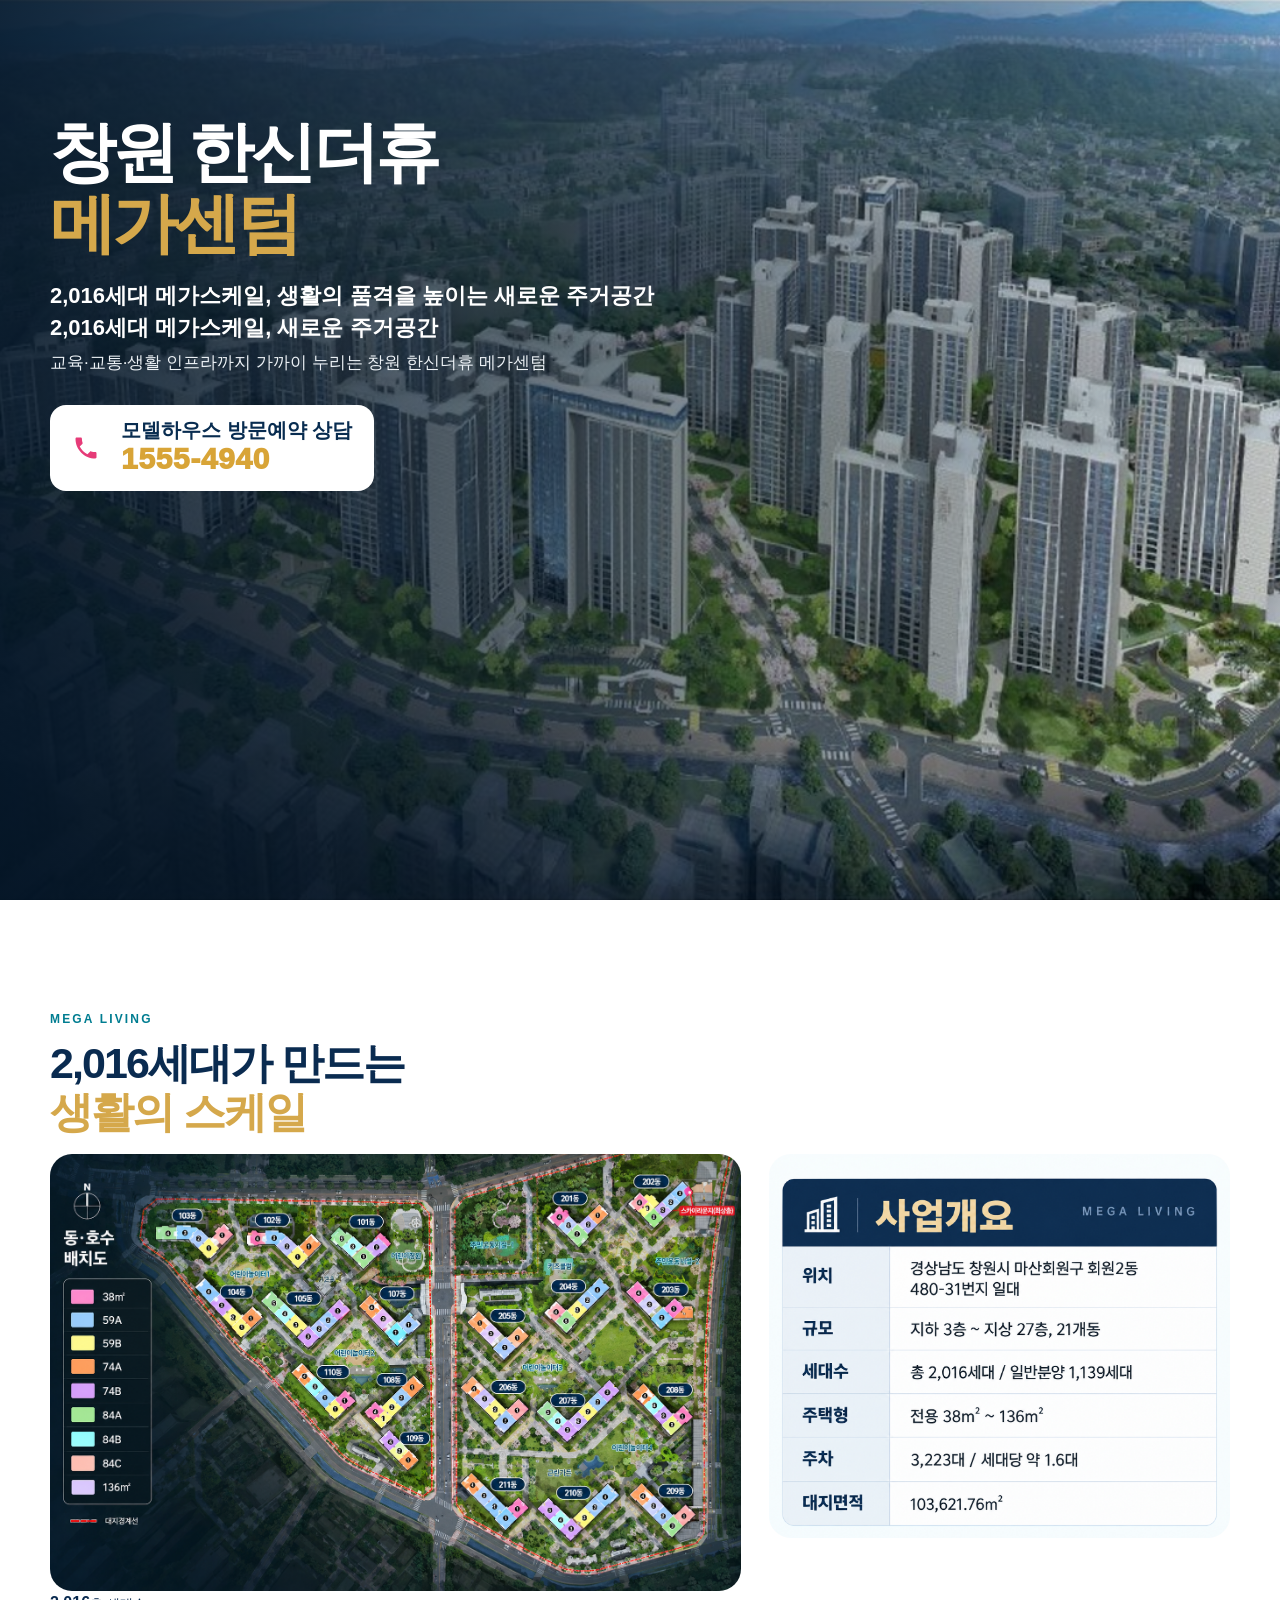
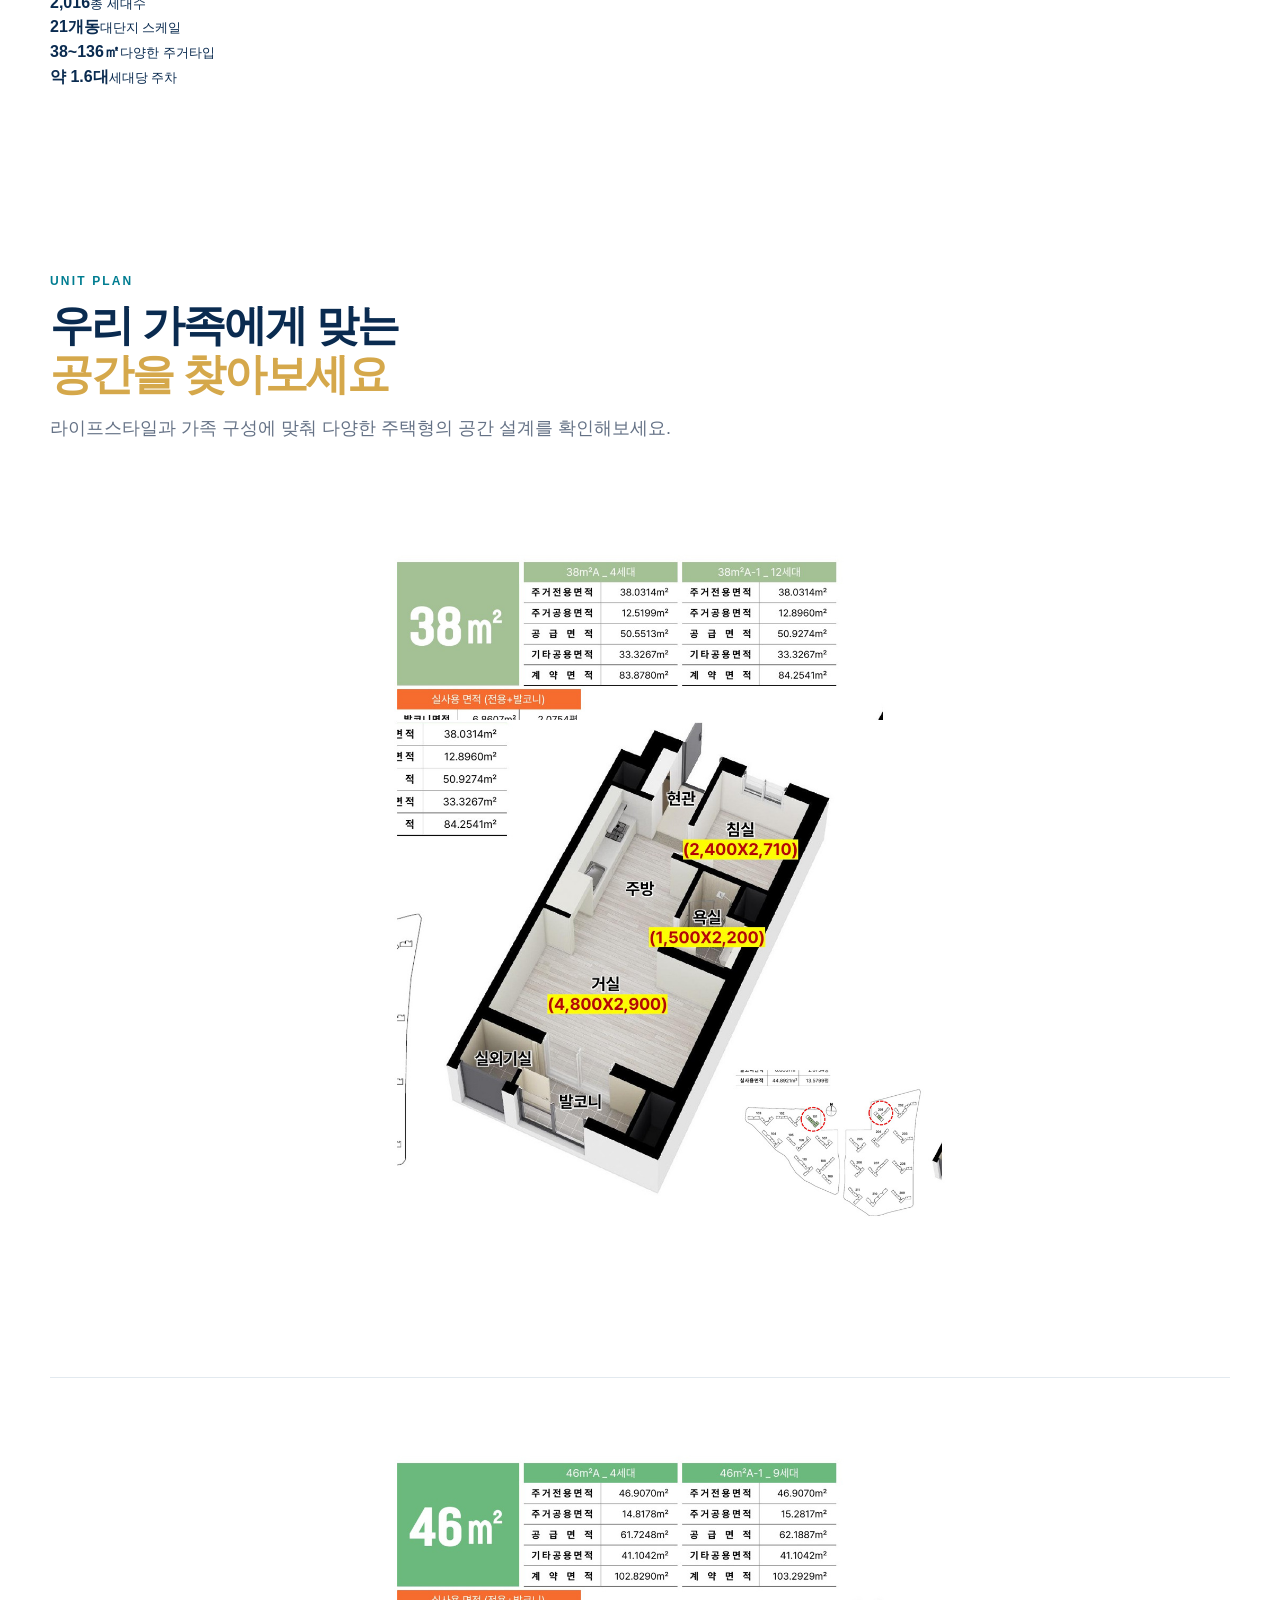
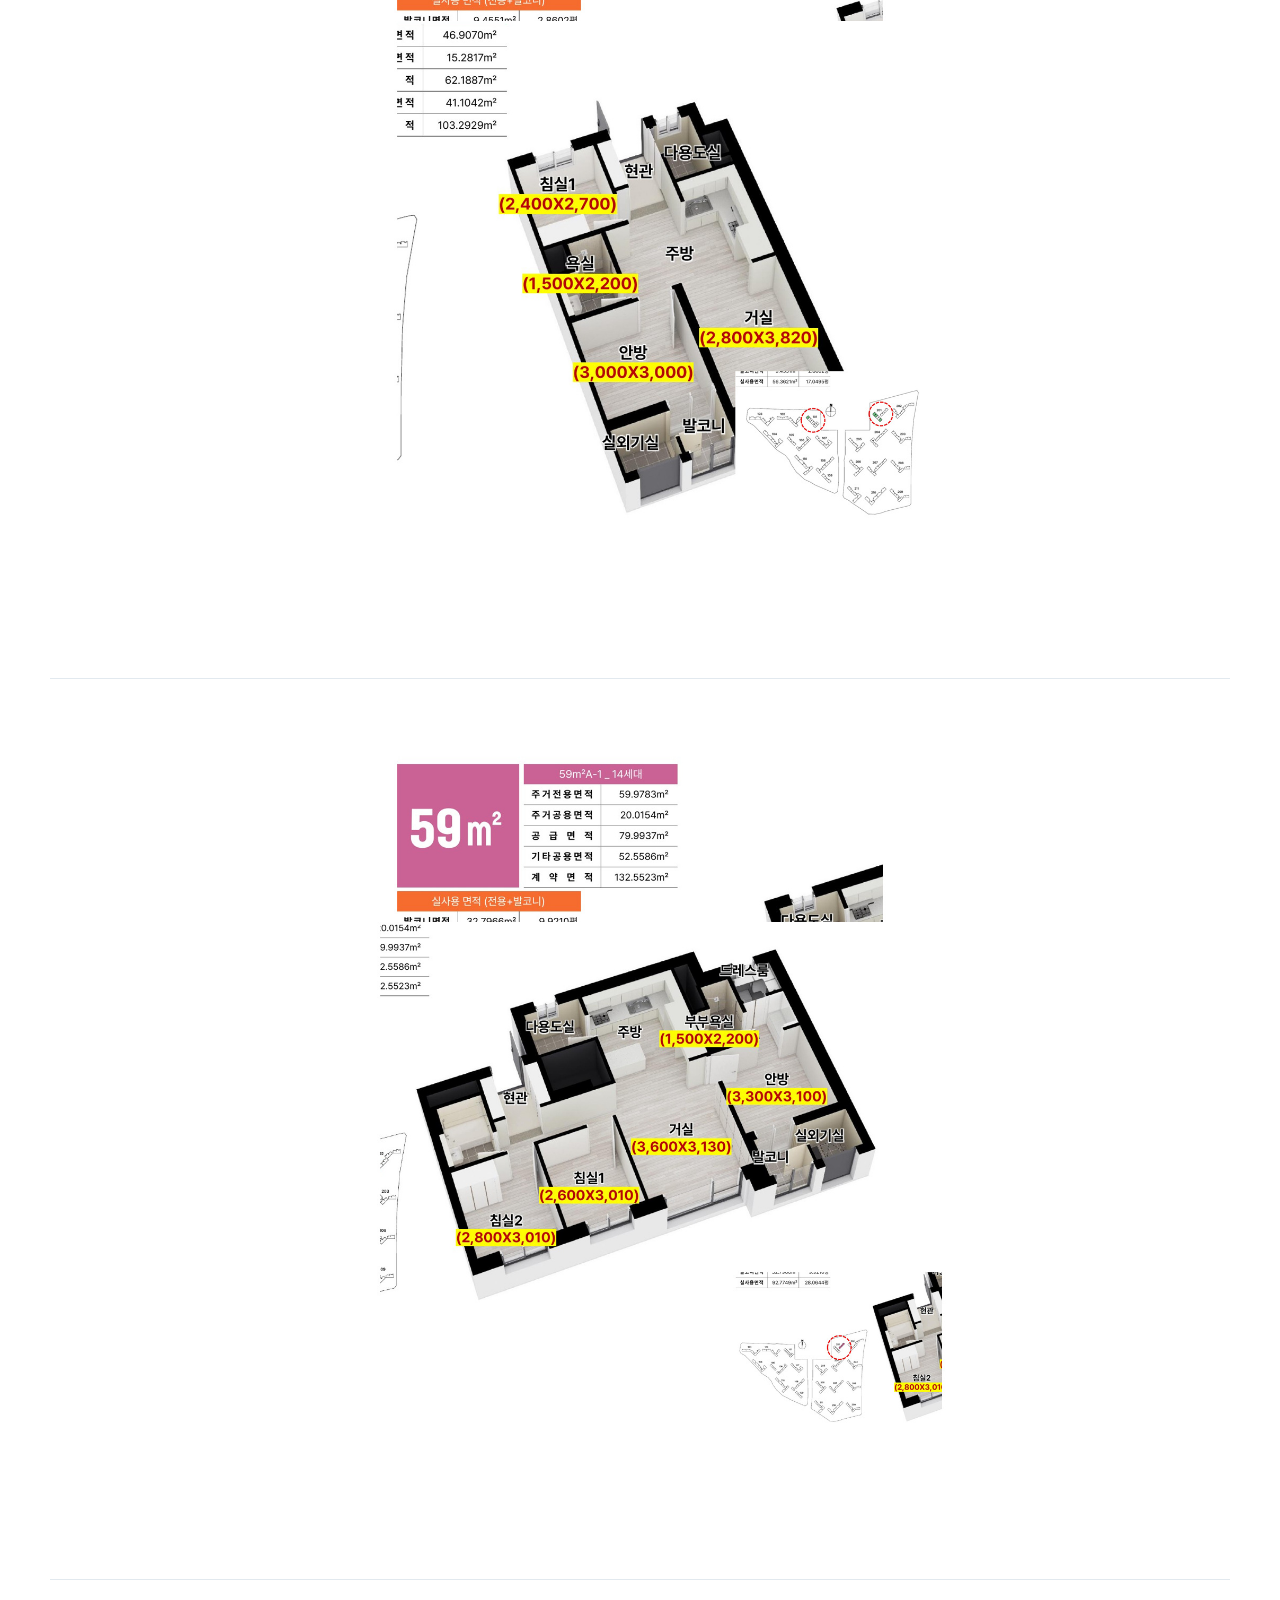
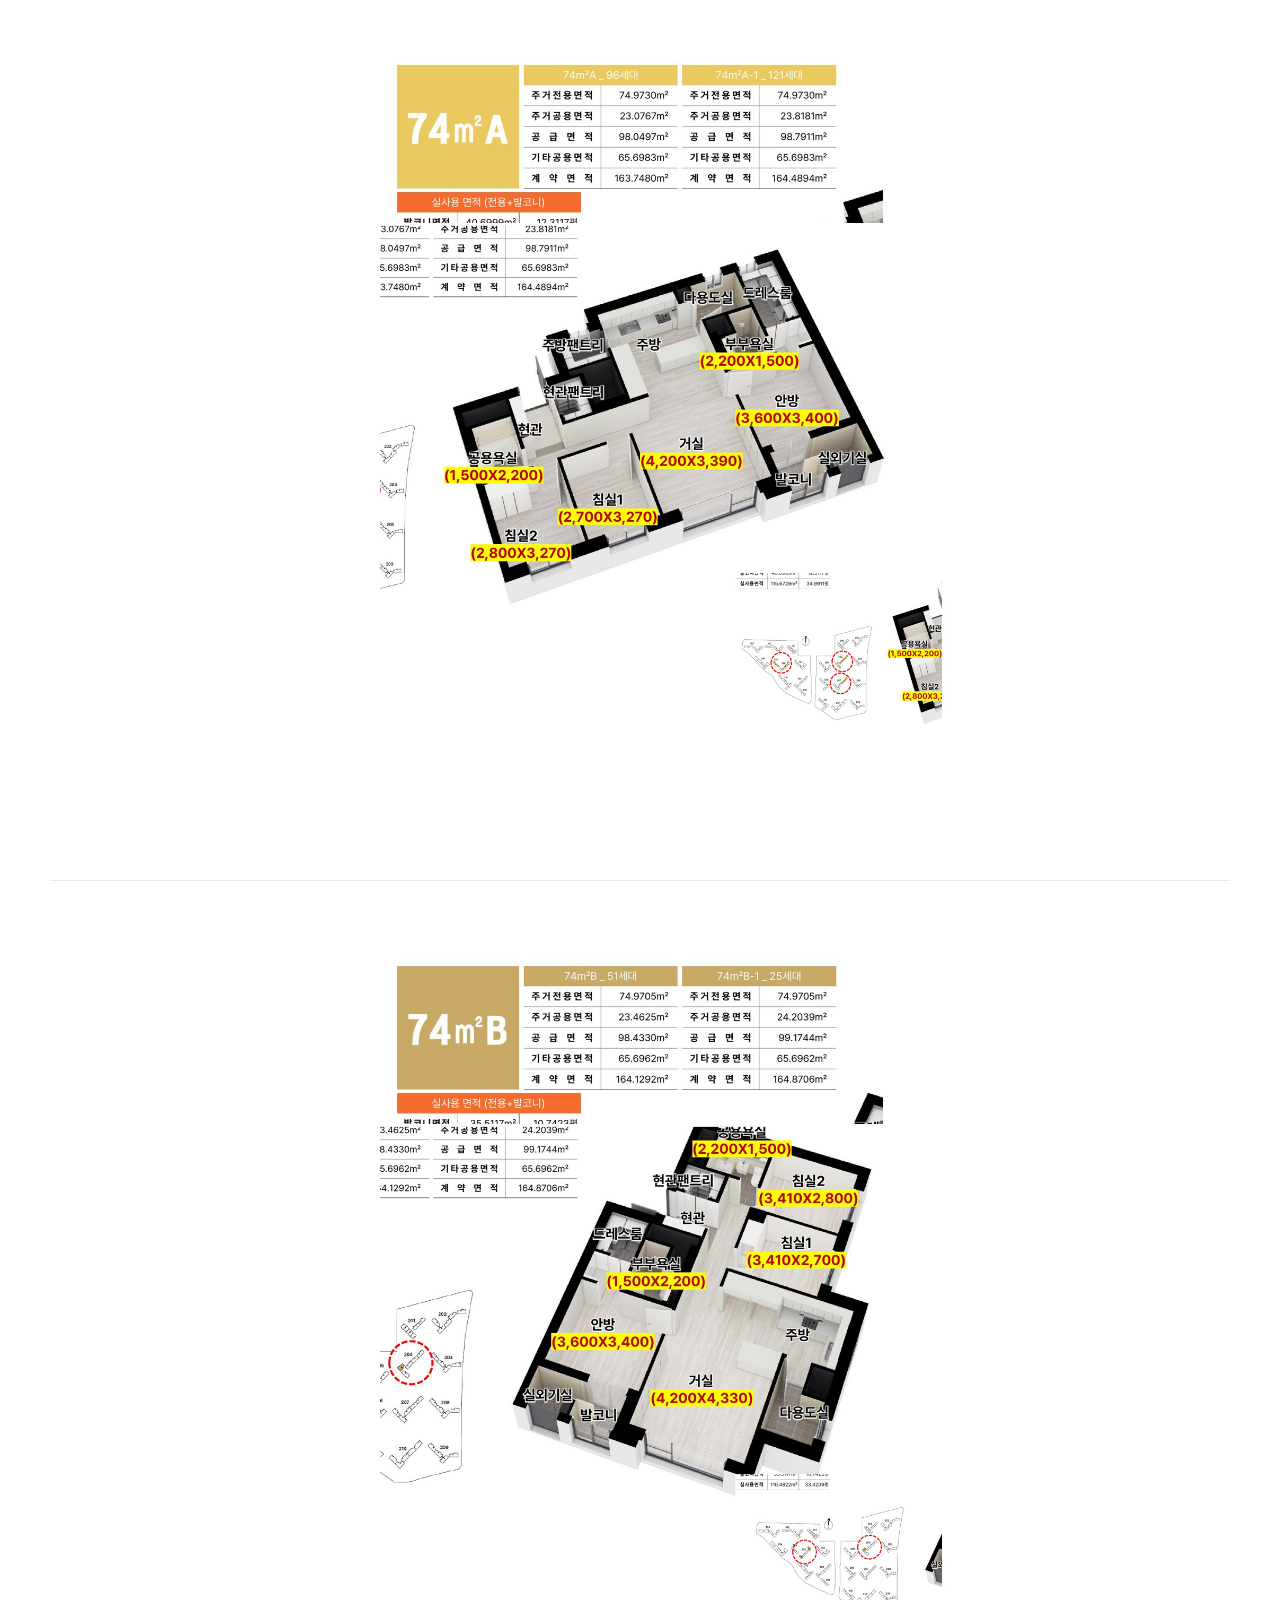
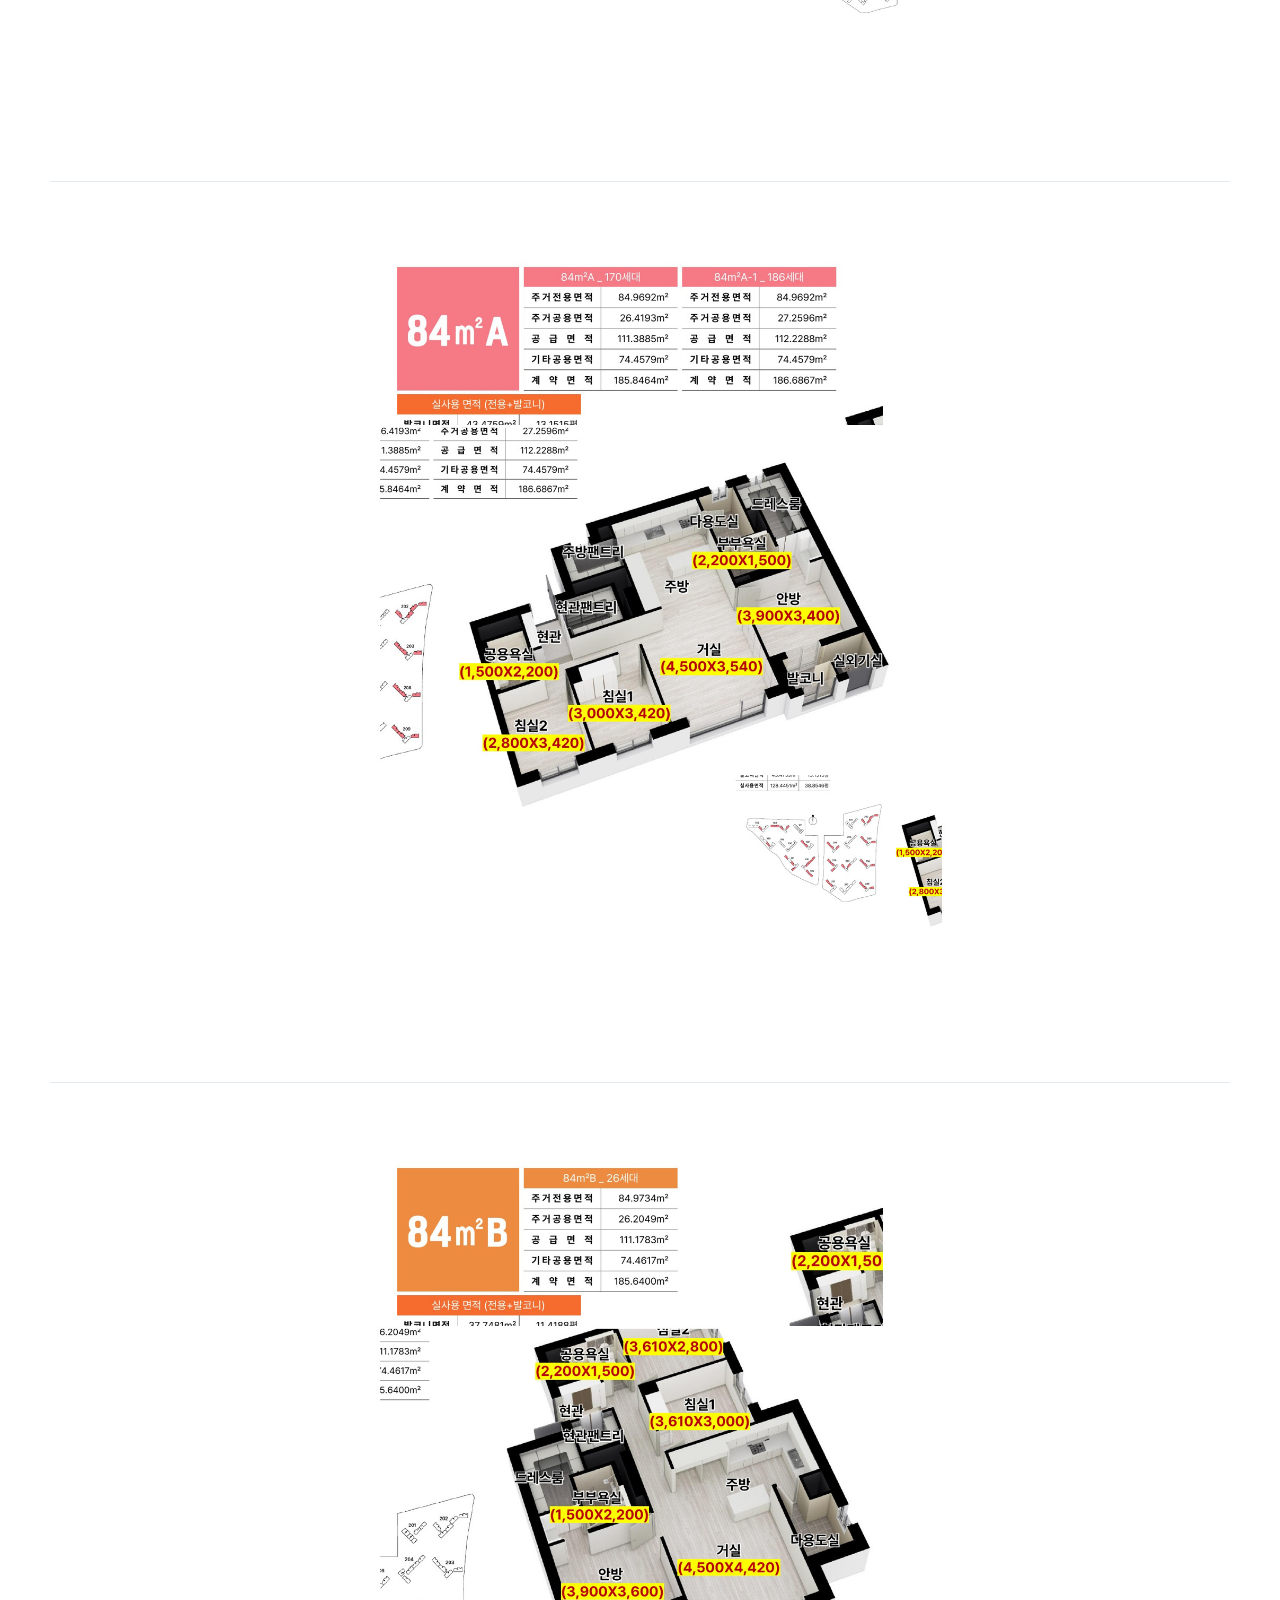
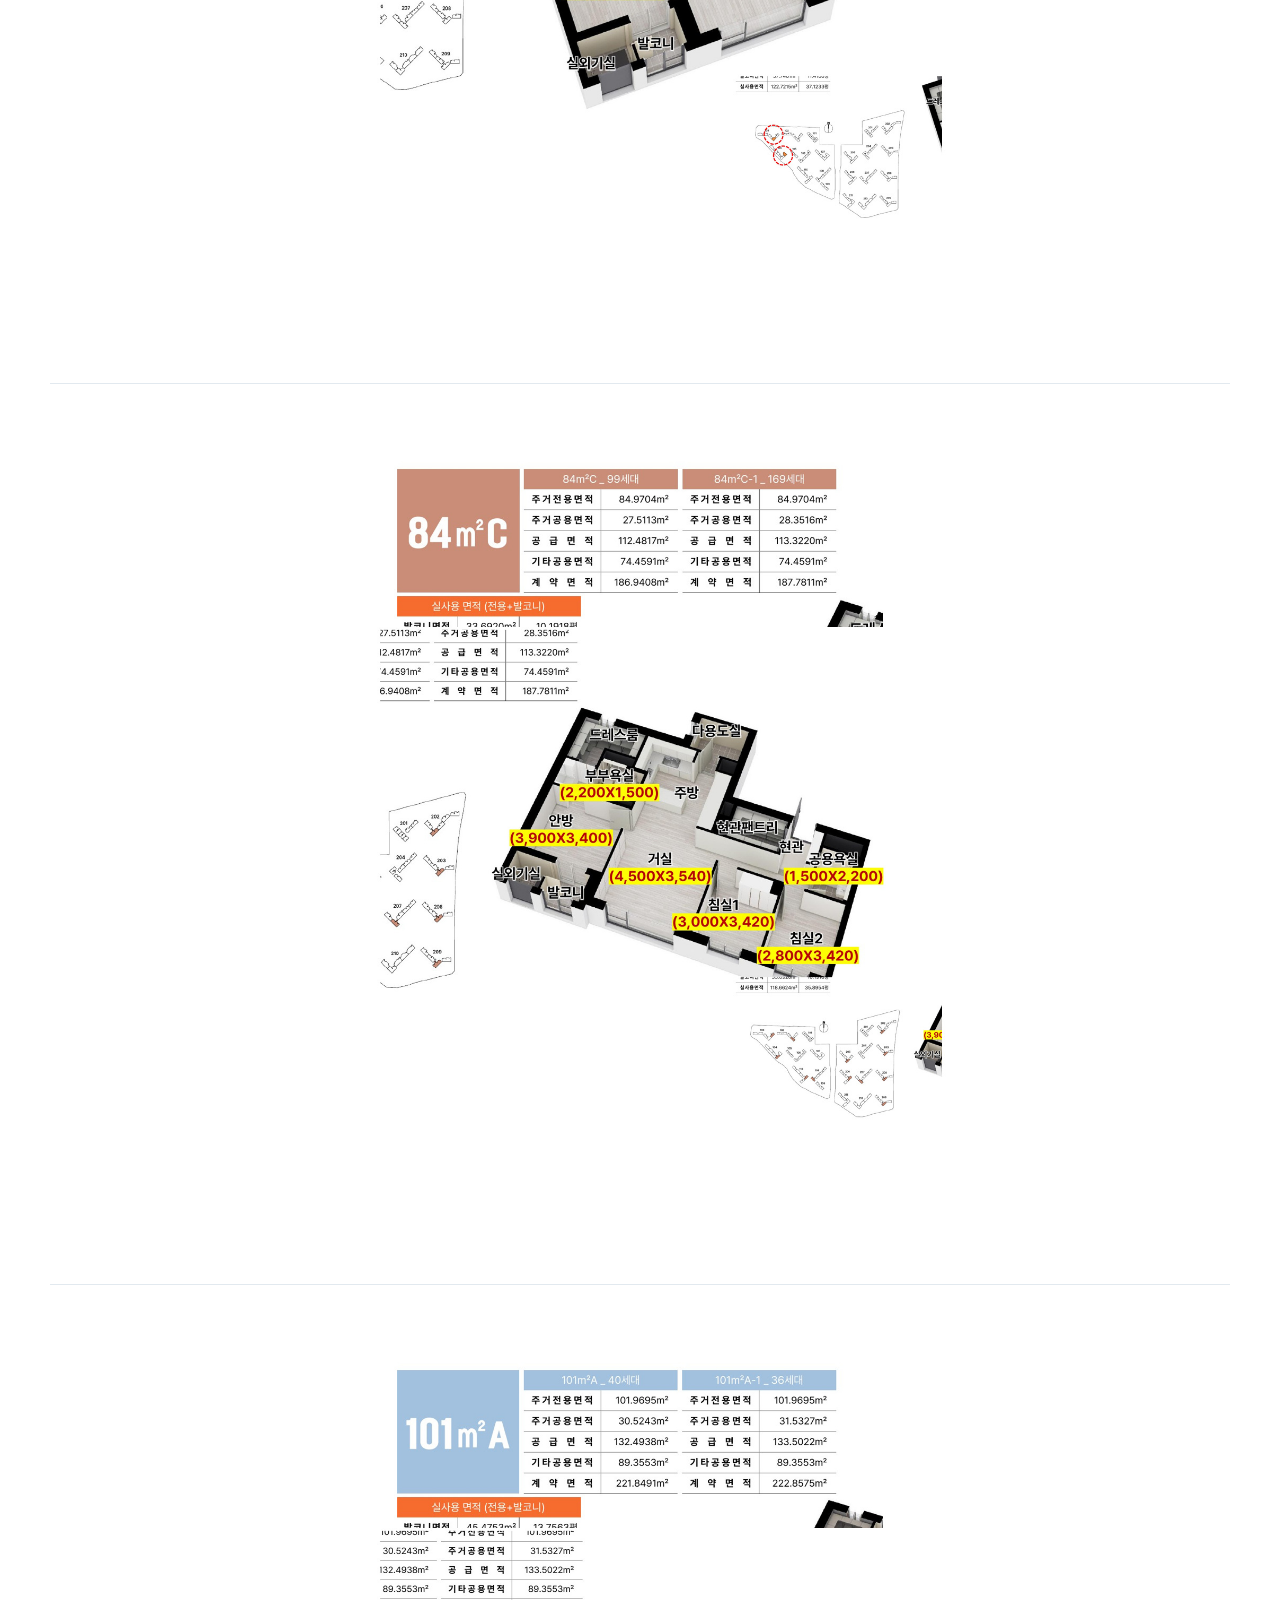
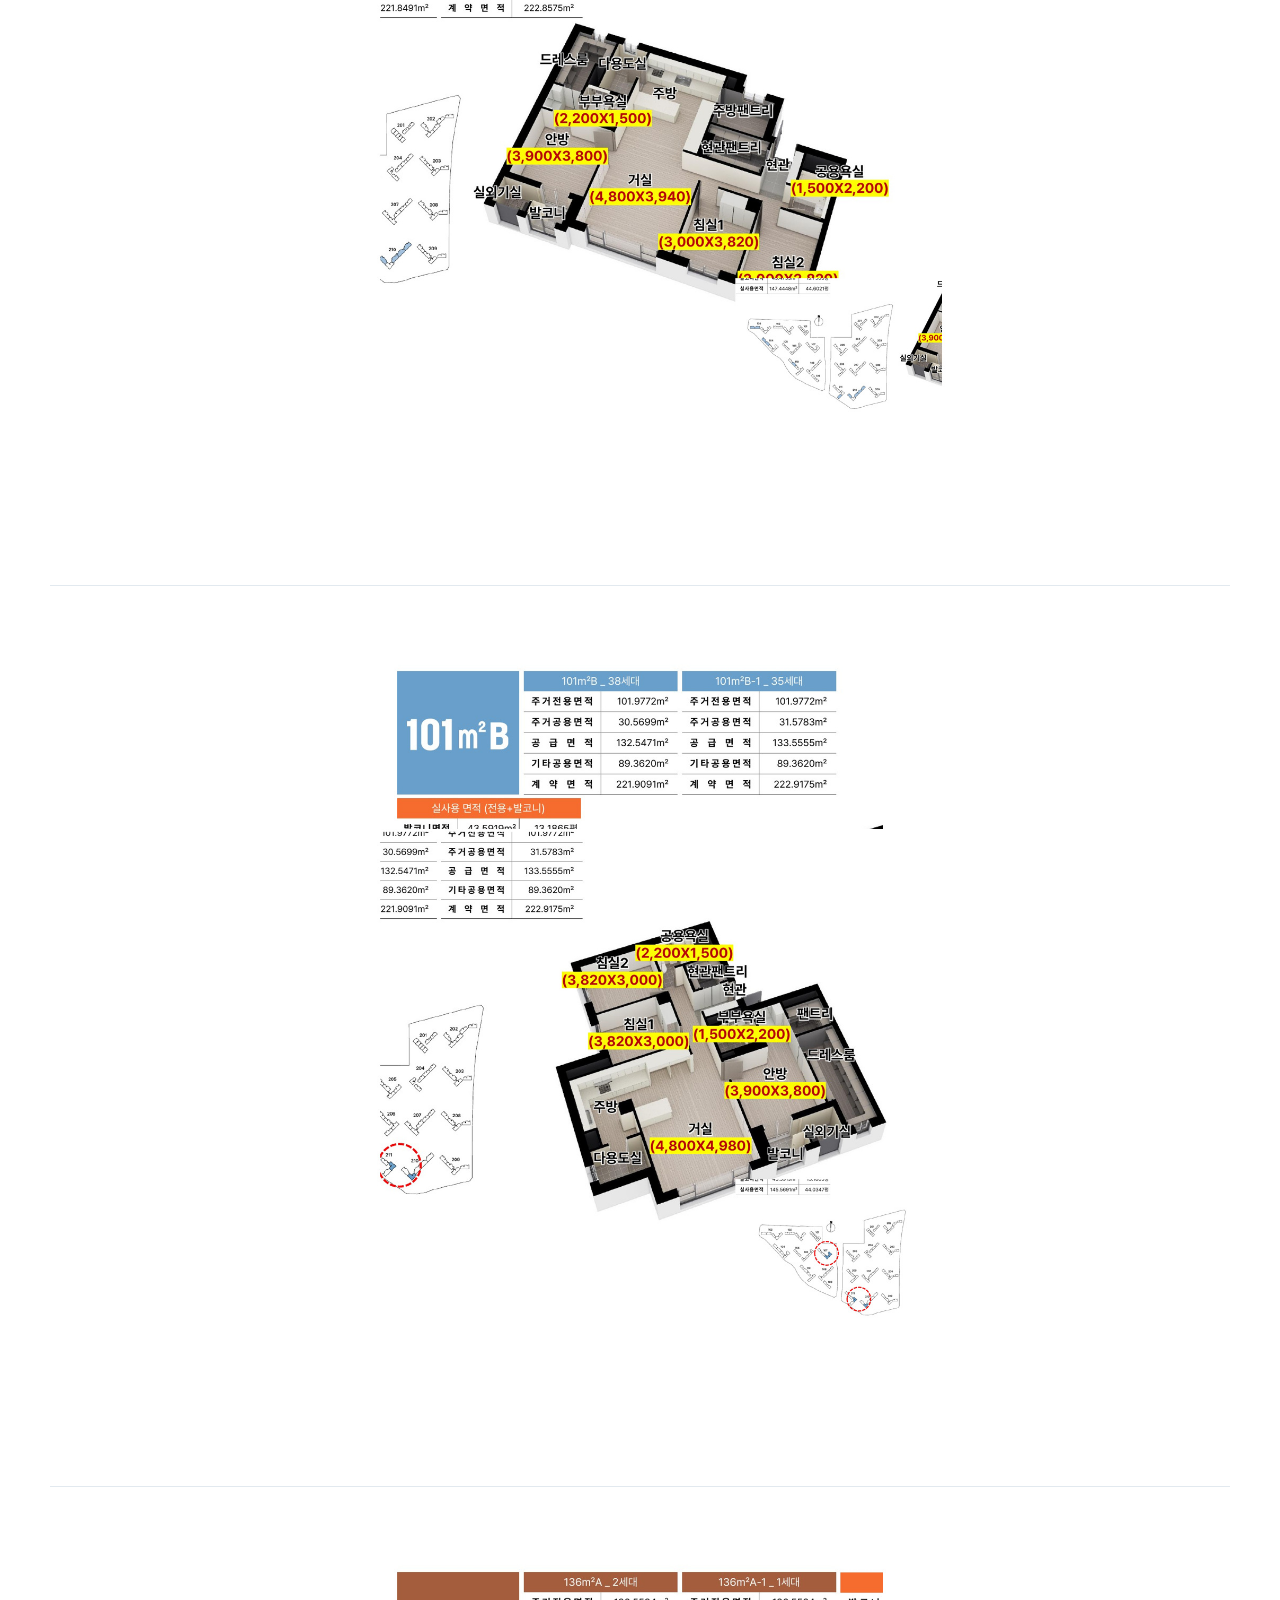
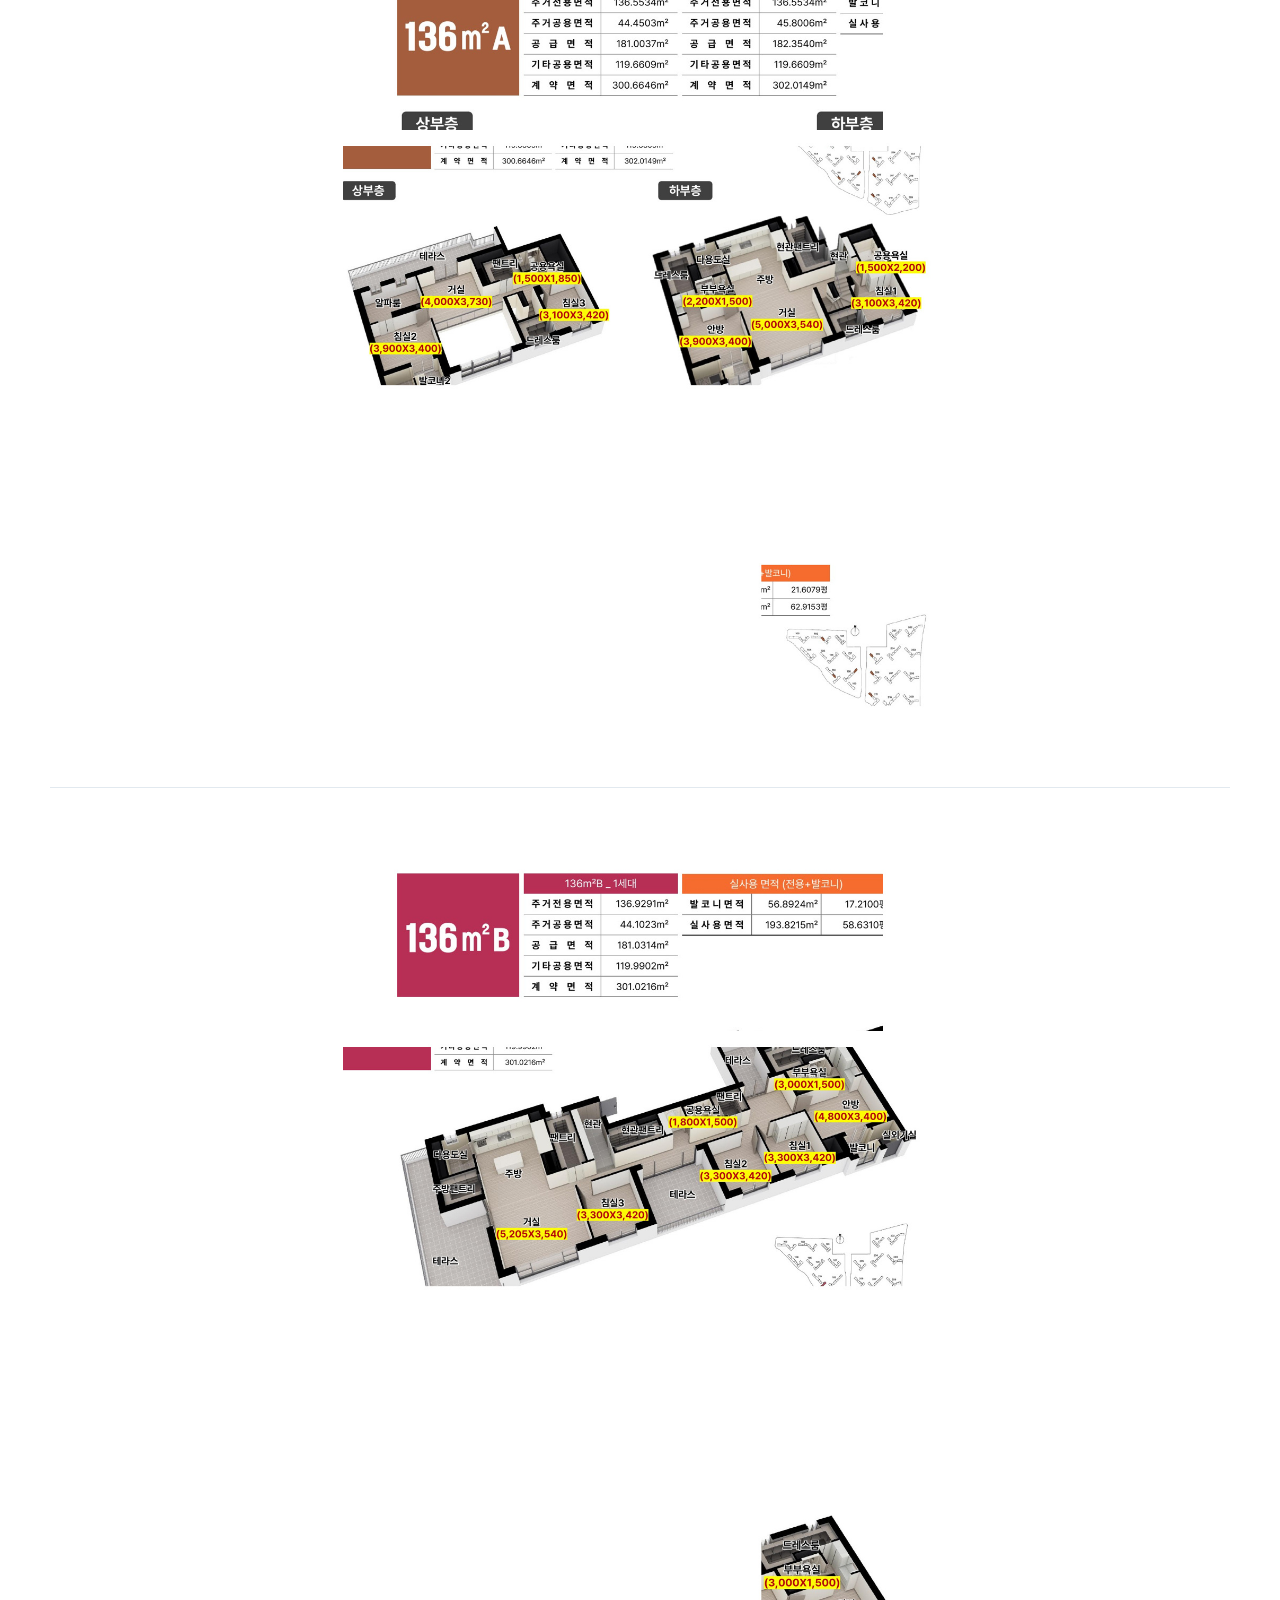
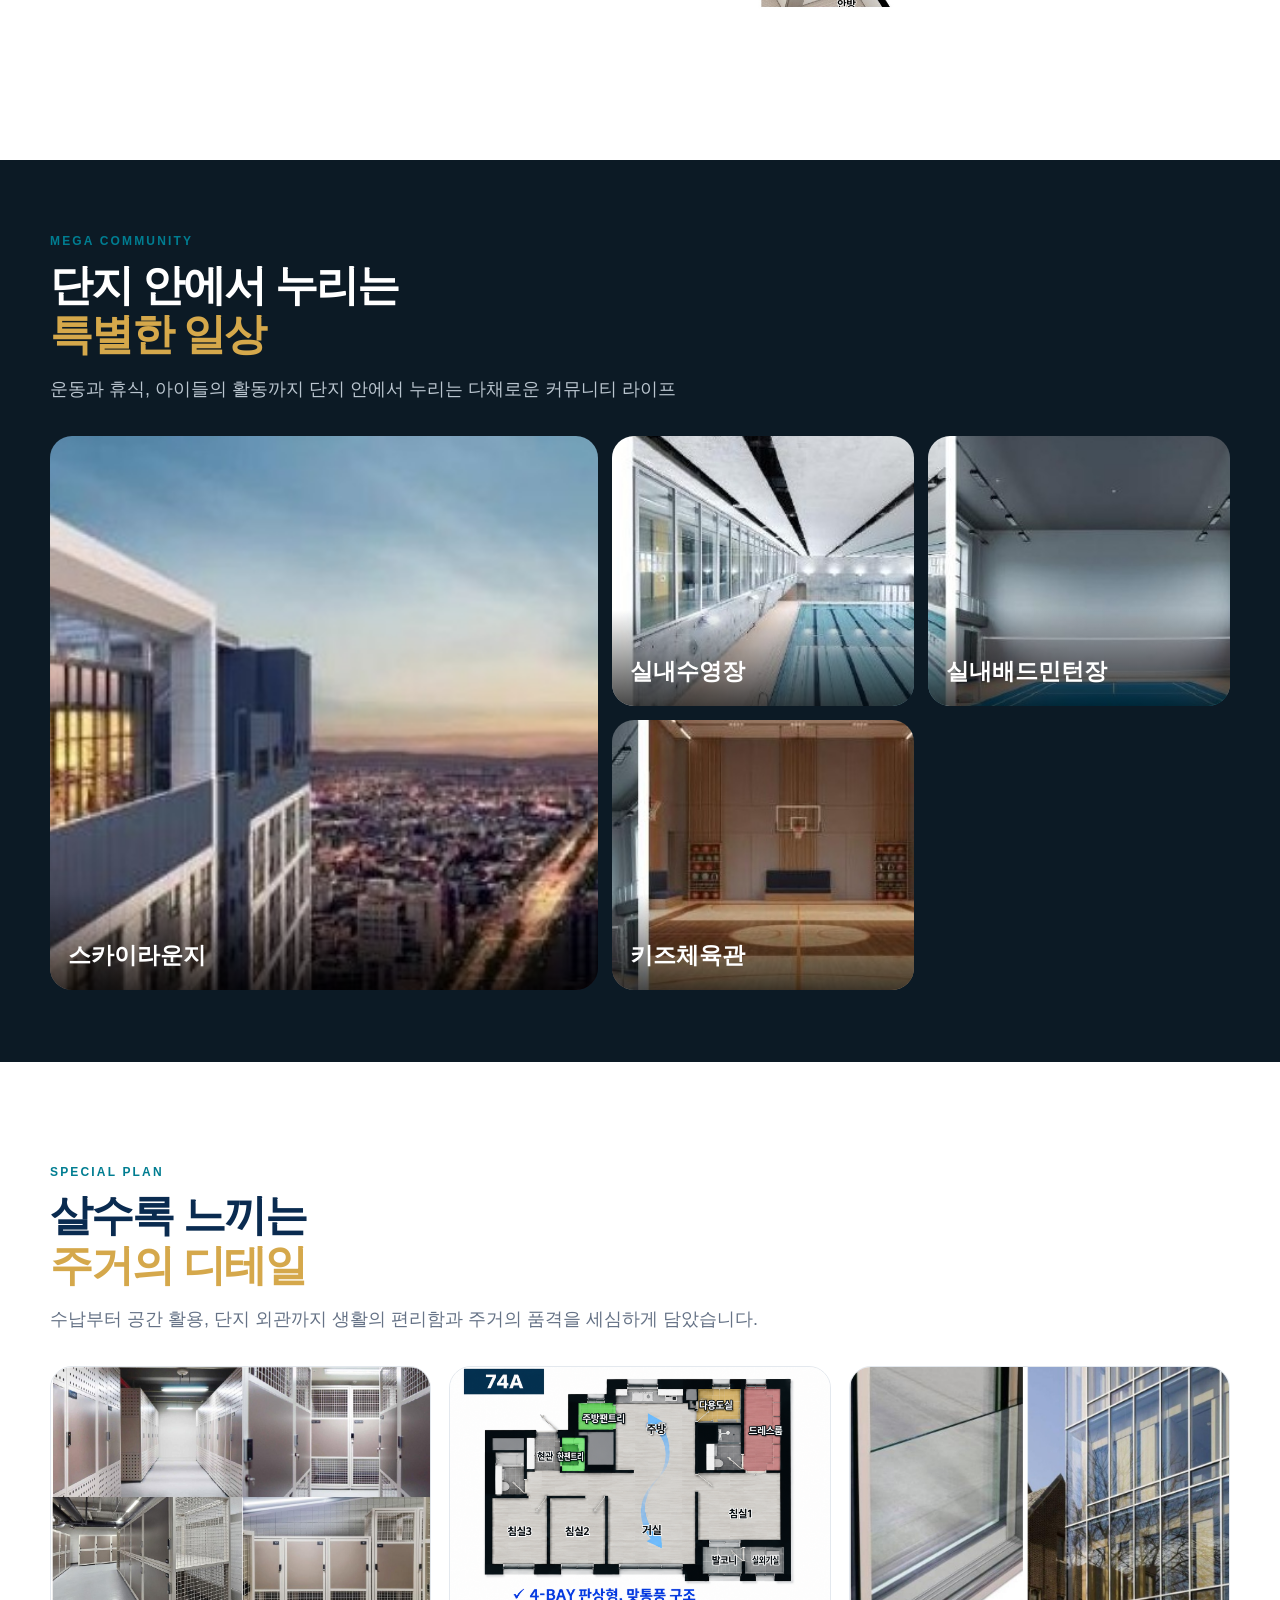
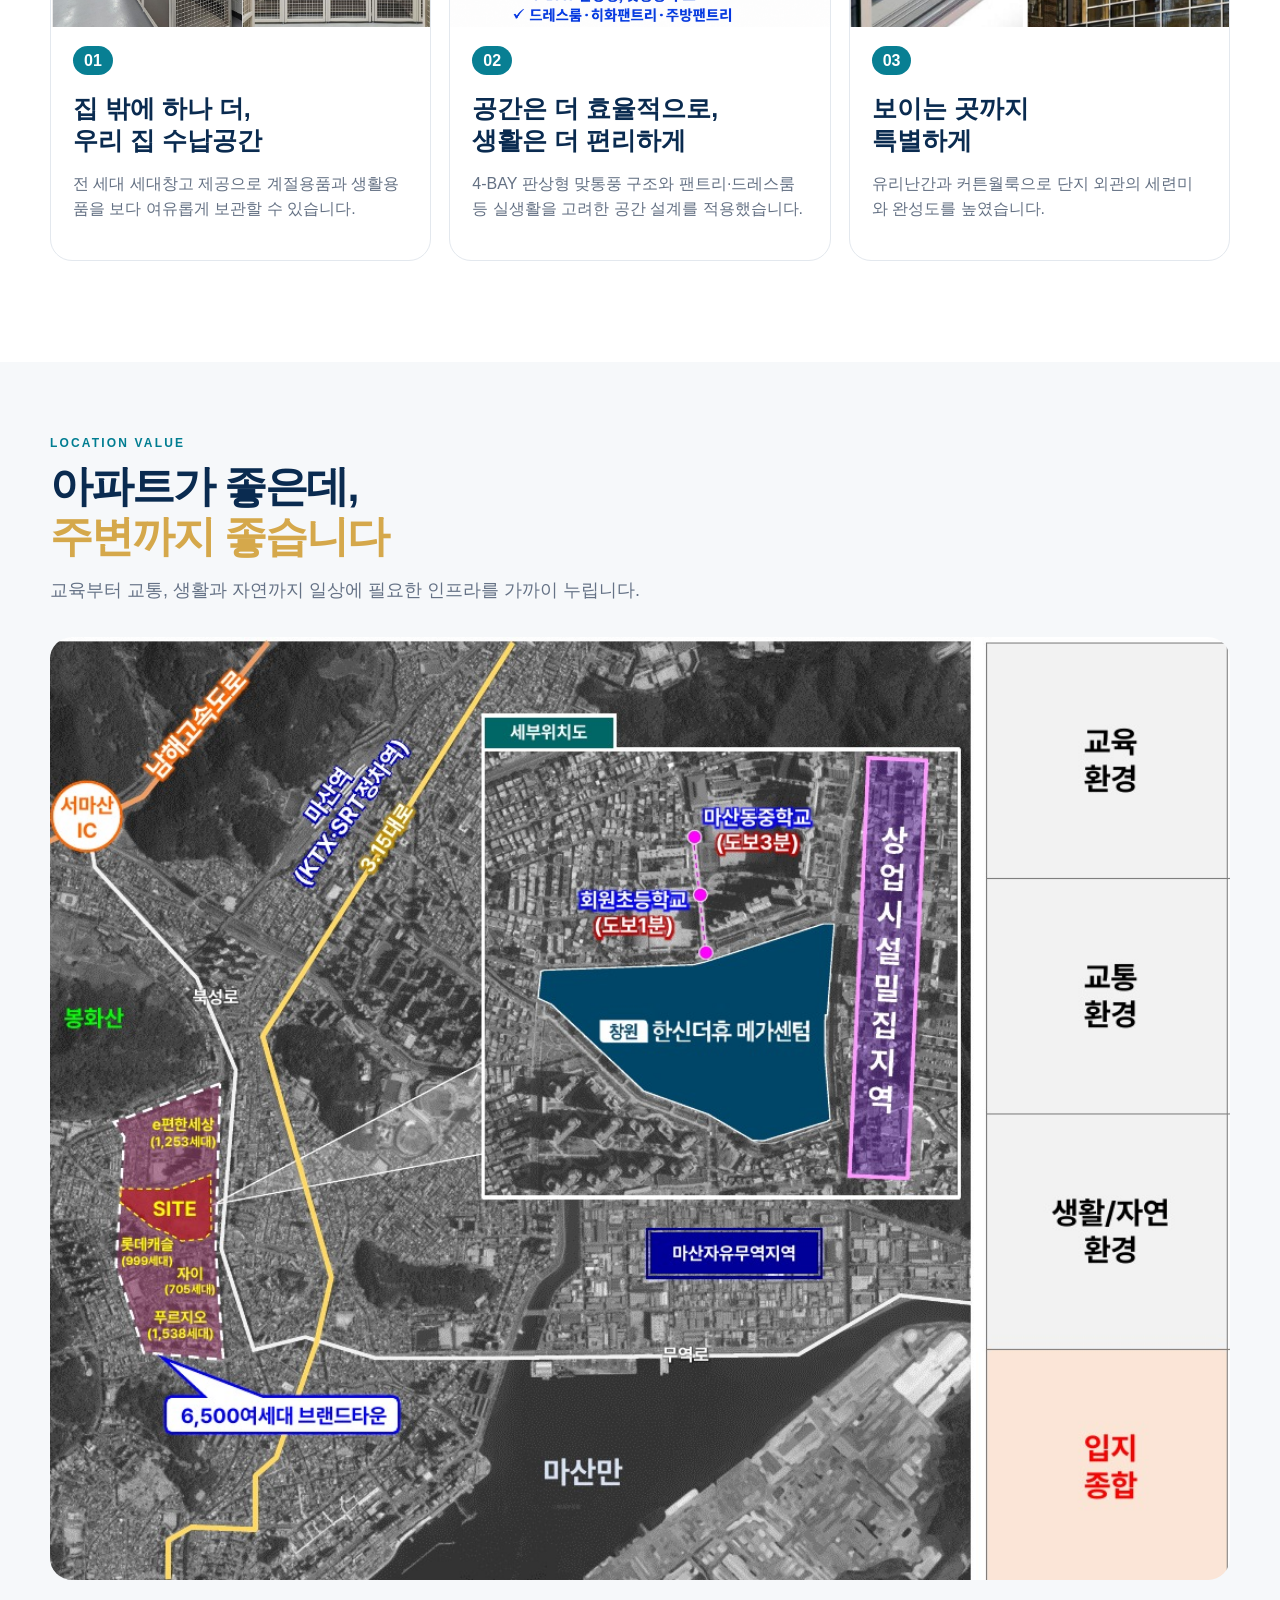
==== index.html @ 0fe96d77 "Add files via upload" ====
<!doctype html>
<html lang="ko">
<head>
  <meta charset="utf-8">
  <meta name="viewport" content="width=device-width, initial-scale=1">
  <meta name="description" content="창원 한신더휴 메가센텀 분양 안내">
  <title>창원 한신더휴 메가센텀</title>
  <link rel="stylesheet" href="css/style.css">
  <link rel="stylesheet" href="css/custom.css">
</head>
<body>
<div id="mc2" data-phone="1555-4940">

  <!-- =========================================================
       01. HERO
       ========================================================= -->
  <section class="hero">
    <img class="hero-bg" src="images/hero.png" alt="창원 한신더휴 메가센텀">
    <div class="hero-shade"></div>

    <div class="wrap hero-in">

      <h1>
        창원 한신더휴<br>
        <b>메가센텀</b>
      </h1>

      <p class="hero-copy">
        <strong class="hero-copy-desktop">2,016세대 메가스케일, 생활의 품격을 높이는 새로운 주거공간</strong>
        <strong class="hero-copy-mobile">2,016세대 메가스케일, 새로운 주거공간</strong>
        <span class="hero-subcopy">교육·교통·생활 인프라까지 가까이 누리는 창원 한신더휴 메가센텀</span>
      </p>

      <div class="ctas">
        <a class="call hero-call call-card" href="tel:1555-4940" data-contact-tel aria-label="모델하우스 방문예약 상담 1555-4940">
          <span class="phone-icon" aria-hidden="true">☎</span>
          <span class="call-text"><span class="call-label">모델하우스 방문예약 상담</span><strong class="call-number" data-contact-phone>1555-4940</strong></span>
        </a>
      </div>
    </div>
  </section>


  <!-- =========================================================
       03. MEGA LIVING / 단지정보
       ========================================================= -->
  <section id="site" class="sec page-section">
    <div class="wrap">
      <div class="k">MEGA LIVING</div>
      <h2>2,016세대가 만드는<br><em>생활의 스케일</em></h2>

      <div class="site-grid">
        <div class="site-left">         
          <img class="site-main" src="images/site-plan.png" alt="단지배치도">

        </div>

        <div class="site-overview-wrap">
          <img class="site-overview" src="images/overview.png" alt="사업개요">
        </div>
      </div>
      <!-- 핵심 사업수치 : HERO가 아닌 MEGA LIVING에서 표시 -->
      <div class="mega-stats" aria-label="단지 핵심 정보">
        <div class="mega-stat"><span class="mega-stat-icon icon-building" aria-hidden="true"></span><span><b data-total-households>2,016</b><small>총 세대수</small></span></div>
        <div class="mega-stat"><span class="mega-stat-icon icon-location" aria-hidden="true"></span><span><b><span data-building-count>21</span>개동</b><small>대단지 스케일</small></span></div>
        <div class="mega-stat"><span class="mega-stat-icon icon-home" aria-hidden="true"></span><span><b data-area-range>38~136㎡</b><small>다양한 주거타입</small></span></div>
        <div class="mega-stat"><span class="mega-stat-icon icon-car" aria-hidden="true"></span><span><b data-parking-per-household>약 1.6대</b><small>세대당 주차</small></span></div>
      </div>

    </div>
  </section>

  <!-- =========================================================
       07. UNIT PLAN
       ※ 각 변수 슬롯에 같은 이름의 평면 이미지를 등록합니다.
       ========================================================= -->
  <section class="sec page-section">
    <div class="wrap">
      <div class="k">UNIT PLAN</div>
      <h2>우리 가족에게 맞는<br><em>공간을 찾아보세요</em></h2>
      <p class="lead">라이프스타일과 가족 구성에 맞춰 다양한 주택형의 공간 설계를 확인해보세요.</p>

      <!-- JS 없이 동작하는 UNIT PLAN : radio + label 방식 -->
      <div class="unit-pages" aria-label="전 평형 평면도">
        <article class="unit-page unit-portrait"><img src="images/unit-38.jpg" alt="38㎡ 주택형 평면도"></article>
        <article class="unit-page unit-portrait"><img src="images/unit-46.jpg" alt="46㎡ 주택형 평면도"></article>
        <article class="unit-page unit-landscape"><img src="images/unit-59.jpg" alt="59㎡ 주택형 평면도"></article>
        <article class="unit-page unit-landscape"><img src="images/unit-74a.jpg" alt="74A㎡ 주택형 평면도"></article>
        <article class="unit-page unit-landscape"><img src="images/unit-74b.jpg" alt="74B㎡ 주택형 평면도"></article>
        <article class="unit-page unit-landscape"><img src="images/unit-84a.jpg" alt="84A㎡ 주택형 평면도"></article>
        <article class="unit-page unit-landscape"><img src="images/unit-84b.jpg" alt="84B㎡ 주택형 평면도"></article>
        <article class="unit-page unit-landscape unit-84c"><img src="images/unit-84c.jpg" alt="84C㎡ 주택형 평면도"></article>
        <article class="unit-page unit-landscape"><img src="images/unit-101a.jpg" alt="101A㎡ 주택형 평면도"></article>
        <article class="unit-page unit-landscape"><img src="images/unit-101b.jpg" alt="101B㎡ 주택형 평면도"></article>
        <article class="unit-page unit-wide unit-136"><img src="images/unit-136a.jpg" alt="136A㎡ 주택형 평면도"></article>
        <article class="unit-page unit-wide unit-136"><img src="images/unit-136b.jpg" alt="136B㎡ 주택형 평면도"></article>
      </div>
    </div>
  </section>

  <!-- =========================================================
       04. COMMUNITY
       ========================================================= -->
  <section class="sec dark page-section">
    <div class="wrap">
      <div class="k">MEGA COMMUNITY</div>
      <h2>단지 안에서 누리는<br><em>특별한 일상</em></h2>
      <p class="lead">운동과 휴식, 아이들의 활동까지 단지 안에서 누리는 다채로운 커뮤니티 라이프</p>

      <div class="community">
        <article class="sky">
          <img src="images/sky.jpg" alt="스카이라운지">
          <div>
            <b>스카이라운지</b>
          </div>
        </article>

        <article class="pool">
          <img src="images/pool.jpg" alt="실내수영장">
          <div>
            <b>실내수영장</b>
          </div>
        </article>

        <article class="badminton">
          <img src="images/badminton.jpg" alt="실내배드민턴장">
          <div>
            <b>실내배드민턴장</b>
          </div>
        </article>

        <article class="kids">
          <img src="images/kids.jpg" alt="키즈체육관">
          <div>
            <b>키즈체육관</b>
          </div>
        </article>
      </div>
    </div>
  </section>

  <!-- =========================================================
       05. SPECIAL PLAN
       ========================================================= -->
  <section class="sec page-section">
    <div class="wrap">
      <div class="k">SPECIAL PLAN</div>
      <h2>살수록 느끼는<br><em>주거의 디테일</em></h2>
      <p class="lead">수납부터 공간 활용, 단지 외관까지 생활의 편리함과 주거의 품격을 세심하게 담았습니다.</p>

      <div class="special">
        <article>
          <img src="images/storage.jpg" alt="전 세대 세대창고">
          <div>
            <i>01</i>
            <h3>집 밖에 하나 더,<br>우리 집 수납공간</h3>
            <p>전 세대 세대창고 제공으로 계절용품과 생활용품을 보다 여유롭게 보관할 수 있습니다.</p>
          </div>
        </article>

        <article>
          <img src="images/plan.png" alt="4-BAY 판상형 평면">
          <div>
            <i>02</i>
            <h3>공간은 더 효율적으로,<br>생활은 더 편리하게</h3>
            <p>4-BAY 판상형 맞통풍 구조와 팬트리·드레스룸 등 실생활을 고려한 공간 설계를 적용했습니다.</p>
          </div>
        </article>

        <article>
          <img src="images/facade.jpg" alt="유리난간과 커튼월룩">
          <div>
            <i>03</i>
            <h3>보이는 곳까지<br>특별하게</h3>
            <p>유리난간과 커튼월룩으로 단지 외관의 세련미와 완성도를 높였습니다.</p>
          </div>
        </article>
      </div>
    </div>
  </section>

  <!-- =========================================================
       06. LOCATION VALUE
       ========================================================= -->
  <section class="sec location page-section">
    <div class="wrap">
      <div class="k">LOCATION VALUE</div>
      <h2>아파트가 좋은데,<br><em>주변까지 좋습니다</em></h2>
      <p class="lead">교육부터 교통, 생활과 자연까지 일상에 필요한 인프라를 가까이 누립니다.</p>

      <img class="loc-main" src="images/location.jpg" alt="입지종합도">

    </div>
  </section>

  <!-- =========================================================
       08. CONSULTATION
       담당자명/전화번호는 변수 2개만 수정하면 전체에 일괄 반영됩니다.
       ========================================================= -->
  <section class="consult page-section">
    <div class="wrap">
      <small>CONSULTATION</small>
      <div class="ctas center">
        <a class="call consult-call call-card" href="tel:1555-4940" data-contact-tel aria-label="모델하우스 방문예약 상담 1555-4940">
          <span class="phone-icon" aria-hidden="true">☎</span>
          <span class="call-text"><span class="call-label">모델하우스 방문예약 상담</span><strong class="call-number" data-contact-phone>1555-4940</strong></span>
        </a>
      </div>

      <div class="notice notice-in-consult">
        <p>① 상기 CG 및 이미지는 소비자의 이해를 돕기 위해 제작된 것으로 실제와 다르며 인·허가 과정에서 다소 변경될 수 있으니 견본주택을 방문하시어 직접 확인하시기 바랍니다.</p>
        <p>② 홈페이지의 제작과정상 오탈자 등 오류가 있을 수 있으므로 계약 시 반드시 확인하시기 바랍니다.</p>
        <p>③ 상기 설계관련 내용은 향후 인·허가 과정 및 실시공 시 일부 변경될 수 있으니, 계약 시 꼭 확인하시기 바랍니다.</p>
      </div>
    </div>
  </section>

  <!-- 모바일 고정 액션바 -->
  <nav class="mobile" aria-label="모바일 빠른 메뉴">
    <a class="mobile-call" href="tel:1555-4940" data-contact-tel><span class="phone-icon" aria-hidden="true">☎</span> 전화상담 <span data-contact-phone>1555-4940</span></a>
    <a class="mobile-register" href="reservation.html">👤 관심고객등록</a>
  </nav>

</div>


<script src="js/site-config.js?v=20260913-3"></script>
<script src="js/site-common.js?v=20260913-3"></script>
</body>
</html>
---- css/style.css ----
/* ============================================================
   00. BASE
   ============================================================ */
#mc2 {
  font-family: Arial, "Noto Sans KR", sans-serif;
  color: #0a2b50;
  background: #fff;
  line-height: 1.55;
}

#mc2 * { box-sizing: border-box; }
#mc2 img { display: block; max-width: 100%; }
#mc2 a { text-decoration: none; }
#mc2 .wrap { width: min(1180px, calc(100% - 36px)); margin: auto; }

/* 공통 섹션 */
#mc2 .sec { padding: 90px 0; }
#mc2 .k {
  font-size: 12px;
  letter-spacing: .18em;
  color: #007d91;
  font-weight: 900;
}
#mc2 .sec h2 {
  font-size: 43px;
  line-height: 1.15;
  letter-spacing: -.045em;
  margin: 10px 0 16px;
}
#mc2 em { font-style: normal; color: #d5a84b; }
#mc2 .lead { font-size: 18px; color: #657286; margin: 0 0 32px; }

/* 공통 버튼 */
#mc2 .ctas {
  display: flex;
  gap: 12px;
  flex-wrap: wrap;
  margin-top: 28px;
}
#mc2 .ctas a {
  display: inline-flex;
  align-items: center;
  justify-content: center;
  padding: 15px 22px;
  border-radius: 16px;
  font-weight: 900;
}
#mc2 .call { background: #fff; color: #0a2b50; }
#mc2 .sms { background: #c9a052; color: #fff; }
#mc2 .info { border: 1px solid #ffffff99; color: #fff; background: #092b4a99; }

/* ============================================================
   01. HERO
   ============================================================ */
#mc2 .hero {
  min-height: 720px;
  position: relative;
  display: flex;
  align-items: center;
  background: #071c32;
  overflow: hidden;
}
#mc2 .hero-bg {
  position: absolute;
  inset: 0;
  width: 100%;
  height: 100%;
  object-fit: cover;
}
#mc2 .hero-shade {
  position: absolute;
  inset: 0;
  background: linear-gradient(90deg, rgba(4,22,40,.9), rgba(4,22,40,.55) 48%, rgba(4,22,40,.12));
}
#mc2 .hero-in {
  position: relative;
  z-index: 2;
  color: #fff;
  padding: 70px 0 100px;
}
#mc2 .badge {
  display: inline-block;
  border: 1px solid #ffffff66;
  border-radius: 999px;
  padding: 10px 16px;
  font-weight: 700;
}
#mc2 .hero h1 {
  font-size: 66px;
  line-height: 1.08;
  letter-spacing: -.06em;
  margin: 28px 0 20px;
}
#mc2 .hero h1 b { color: #d5a84b; }
#mc2 .hero-copy { max-width: 720px; margin: 0; }
#mc2 .hero-copy strong { display: block; font-size: 22px; line-height: 1.45; }
#mc2 .hero-copy span { display: block; font-size: 17px; margin-top: 7px; color: #edf2f6; }
#mc2 .hero-note {
  position: absolute;
  z-index: 3;
  left: 0;
  right: 0;
  bottom: 0;
  background: #061522c9;
  color: #dce6ef;
  font-size: 11px;
  padding: 10px 18px;
  text-align: center;
}

/* ============================================================
   02. QUICK STATS
   ============================================================ */
#mc2 .stats {
  display: grid;
  grid-template-columns: repeat(4, 1fr);
  gap: 14px;
  margin-top: -42px;
  position: relative;
  z-index: 4;
}
#mc2 .stats > div {
  background: #fff;
  border-radius: 20px;
  padding: 25px;
  text-align: center;
  box-shadow: 0 14px 35px #17324c1f;
}
#mc2 .stats b { display: block; font-size: 31px; }
#mc2 .stats span { font-size: 13px; color: #6b7787; }

/* ============================================================
   03. MEGA LIVING
   ============================================================ */
#mc2 .site-grid {
  display: grid;
  grid-template-columns: minmax(0, 1.5fr) minmax(340px, 1fr);
  gap: 28px;
  align-items: start;
}
#mc2 .site-main { width: 100%; border-radius: 22px; }
#mc2 .site-photos {
  display: grid;
  grid-template-columns: repeat(3, 1fr);
  gap: 10px;
  margin-top: 10px;
}
#mc2 .site-photos figure {
  margin: 0;
  position: relative;
  border-radius: 14px;
  overflow: hidden;
  height: 150px;
}
#mc2 .site-photos img { width: 100%; height: 100%; object-fit: cover; }
#mc2 .site-photos figcaption {
  position: absolute;
  left: 0;
  right: 0;
  bottom: 0;
  padding: 26px 12px 10px;
  color: #fff;
  font-weight: 800;
  background: linear-gradient(transparent, #000b);
}
#mc2 .site-overview-wrap {
  display: flex;
  align-items: flex-start;
  justify-content: center;
}
#mc2 .site-overview {
  width: 100%;
  height: auto;
  border-radius: 22px;
  background: #fff;
}

/* ============================================================
   04. COMMUNITY
   ============================================================ */
#mc2 .dark { background: #0c1a25; color: #fff; }
#mc2 .dark .lead { color: #bac5cf; }
#mc2 .community {
  display: grid;
  grid-template-columns: 1.45fr .8fr .8fr;
  grid-template-rows: 270px 270px;
  gap: 14px;
}
#mc2 .community article {
  position: relative;
  overflow: hidden;
  border-radius: 22px;
  background: #1e303e;
}
#mc2 .community .sky { grid-row: 1 / 3; }
#mc2 .community img { width: 100%; height: 100%; object-fit: cover; }
#mc2 .community article > div {
  position: absolute;
  left: 0;
  right: 0;
  bottom: 0;
  padding: 50px 18px 16px;
  background: linear-gradient(transparent, #000d);
}
#mc2 .community b,
#mc2 .community span { display: block; }
#mc2 .community b { font-size: 23px; }
#mc2 .community span { font-size: 13px; color: #eef2f5; }

/* ============================================================
   05. SPECIAL PLAN
   ============================================================ */
#mc2 .special {
  display: grid;
  grid-template-columns: repeat(3, 1fr);
  gap: 18px;
}
#mc2 .special article {
  border: 1px solid #e3e8ee;
  border-radius: 22px;
  overflow: hidden;
  background: #fff;
  display: flex;
  flex-direction: column;
}
#mc2 .special img { width: 100%; height: 260px; object-fit: cover; }
#mc2 .special article > div { padding: 22px; flex: 1; }
#mc2 .special i {
  font-style: normal;
  background: #087f93;
  color: #fff;
  border-radius: 999px;
  padding: 6px 11px;
  font-weight: 900;
}
#mc2 .special h3 { font-size: 25px; line-height: 1.28; margin: 18px 0 10px; }
#mc2 .special p { color: #647184; }

/* ============================================================
   06. LOCATION VALUE
   ============================================================ */
#mc2 .location { background: #f6f8fa; }
#mc2 .loc-main { width: 100%; border-radius: 22px; }
#mc2 .loc-cards {
  display: grid;
  grid-template-columns: repeat(4, 1fr);
  gap: 14px;
  margin-top: 16px;
}
#mc2 .loc-cards article {
  background: #fff;
  border: 1px solid #e1e6ec;
  border-radius: 18px;
  padding: 14px;
  min-height: 175px;
}
#mc2 .loc-cards img {
  width: 100%;
  height: 100px;
  object-fit: cover;
  border-radius: 11px;
  margin-bottom: 12px;
}
#mc2 .loc-cards b,
#mc2 .loc-cards span { display: block; }
#mc2 .loc-cards b { font-size: 18px; }
#mc2 .loc-cards span { font-size: 13px; color: #687588; margin-top: 5px; }
#mc2 .textcard { display: flex; flex-direction: column; justify-content: center; }
#mc2 .textcard b { font-size: 26px !important; color: #087f93; }

/* ============================================================
   07. UNIT PLAN
   ============================================================ */
#mc2 .unit-switch > input {
  position: absolute;
  opacity: 0;
  pointer-events: none;
}
#mc2 .tabs {
  display: flex;
  flex-wrap: wrap;
  gap: 9px;
  margin: 24px 0 12px;
}
#mc2 .tabs label {
  display: inline-flex;
  align-items: center;
  justify-content: center;
  min-width: 48px;
  height: 42px;
  padding: 0 13px;
  border: 1px solid #b8d1df;
  border-radius: 999px;
  background: #fff;
  color: #062f50;
  font-weight: 800;
  cursor: pointer;
  user-select: none;
}
#mc2 .unit {
  border: 1px solid #b8d1df;
  border-radius: 22px;
  padding: 28px;
  background: #eef9ff;
}
#mc2 .unit img {
  display: none;
  width: 100%;
  height: auto;
  object-fit: contain;
}

/* 선택된 평형만 표시 : JavaScript 불필요 */
#mc2 #mc-unit-38:checked ~ .tabs label[for="mc-unit-38"],
#mc2 #mc-unit-46:checked ~ .tabs label[for="mc-unit-46"],
#mc2 #mc-unit-59:checked ~ .tabs label[for="mc-unit-59"],
#mc2 #mc-unit-74a:checked ~ .tabs label[for="mc-unit-74a"],
#mc2 #mc-unit-74b:checked ~ .tabs label[for="mc-unit-74b"],
#mc2 #mc-unit-84a:checked ~ .tabs label[for="mc-unit-84a"],
#mc2 #mc-unit-84b:checked ~ .tabs label[for="mc-unit-84b"],
#mc2 #mc-unit-84c:checked ~ .tabs label[for="mc-unit-84c"],
#mc2 #mc-unit-101a:checked ~ .tabs label[for="mc-unit-101a"],
#mc2 #mc-unit-101b:checked ~ .tabs label[for="mc-unit-101b"],
#mc2 #mc-unit-136a:checked ~ .tabs label[for="mc-unit-136a"],
#mc2 #mc-unit-136b:checked ~ .tabs label[for="mc-unit-136b"] {
  background: #087f93;
  color: #fff;
  border-color: #087f93;
}
#mc2 #mc-unit-38:checked ~ .unit .unit-38,
#mc2 #mc-unit-46:checked ~ .unit .unit-46,
#mc2 #mc-unit-59:checked ~ .unit .unit-59,
#mc2 #mc-unit-74a:checked ~ .unit .unit-74a,
#mc2 #mc-unit-74b:checked ~ .unit .unit-74b,
#mc2 #mc-unit-84a:checked ~ .unit .unit-84a,
#mc2 #mc-unit-84b:checked ~ .unit .unit-84b,
#mc2 #mc-unit-84c:checked ~ .unit .unit-84c,
#mc2 #mc-unit-101a:checked ~ .unit .unit-101a,
#mc2 #mc-unit-101b:checked ~ .unit .unit-101b,
#mc2 #mc-unit-136a:checked ~ .unit .unit-136a,
#mc2 #mc-unit-136b:checked ~ .unit .unit-136b { display: block; }

/* ============================================================
   08. CONSULTATION / NOTICE
   ============================================================ */
#mc2 .consult {
  background: linear-gradient(135deg, #0a6072, #10354a);
  color: #fff;
  text-align: center;
  padding: 78px 0;
}
#mc2 .consult small { letter-spacing: .18em; font-weight: 900; }
#mc2 .consult h2 { font-size: 42px; line-height: 1.2; margin: 10px 0 14px; }
#mc2 .consult p { color: #e7f0f4; font-size: 18px; }
#mc2 .center { justify-content: center; }
#mc2 .notice { background: #f1f3f5; padding: 28px 0; }
#mc2 .notice p { font-size: 11px; color: #6c7582; margin: 5px 0; }

/* 모바일 고정 상담바: PC에서는 숨김 */
#mc2 .mobile { display: none; }

/* ============================================================
   09. MOBILE
   ============================================================ */
@media (max-width: 800px) {
  #mc2 .wrap { width: calc(100% - 24px); } 
  #mc2 .hero { min-height: 670px; }
  #mc2 .hero-bg { object-position: 48% center; }
  #mc2 .hero h1 { font-size: 45px; }
  #mc2 .hero-copy strong { font-size: 18px; }
  #mc2 .hero-copy span { font-size: 15px; }

  #mc2 .ctas { display: grid; grid-template-columns: 1fr 1fr; }
  #mc2 .ctas .call { grid-column: 1 / 3; }
  #mc2 .ctas a { padding: 14px 10px; }

  #mc2 .stats { grid-template-columns: 1fr 1fr; margin-top: -28px; }
  #mc2 .stats > div { padding: 18px 8px; }
  #mc2 .stats b { font-size: 25px; }

  #mc2 .sec { padding: 62px 0; }
  #mc2 .sec h2 { font-size: 33px; }
  #mc2 .lead { font-size: 16px; }

  /* 단지배치도 → 보조사진 3장 → 사업개요 */
  #mc2 .site-grid { grid-template-columns: 1fr; }
  #mc2 .site-photos { grid-template-columns: 1fr; }
  #mc2 .site-photos figure { height: 190px; }
  #mc2 .site-overview-wrap { margin-top: 10px; }
  #mc2 .site-overview { max-width: 100%; }

  #mc2 .community {
    grid-template-columns: 1fr 1fr;
    grid-template-rows: 300px 210px 210px;
  }
  #mc2 .community .sky { grid-column: 1 / 3; grid-row: auto; }
  #mc2 .community b { font-size: 19px; }

  #mc2 .special { grid-template-columns: 1fr; }
  #mc2 .special img { height: auto; }

  #mc2 .loc-cards { grid-template-columns: 1fr; }
  #mc2 .loc-cards article { min-height: 0; }
  #mc2 .loc-cards img { height: 170px; }
  #mc2 .textcard { min-height: 145px !important; }

  #mc2 .consult { padding-bottom: 100px; }
  #mc2 .consult h2 { font-size: 32px; }
  #mc2 .consult .ctas { grid-template-columns: 1fr; }
  #mc2 .consult .ctas .call { grid-column: auto; }

  #mc2 .mobile {
    position: fixed;
    z-index: 999;
    left: 0;
    right: 0;
    bottom: 0;
    display: flex;
    box-shadow: 0 -5px 20px #0003;
  }
  #mc2 .mobile a {
    flex: 1;
    text-align: center;
    padding: 15px 6px;
    color: #fff;
    font-weight: 900;
  }
  #mc2 .mobile a:first-child { background: #087f93; }
  #mc2 .mobile a:last-child { background: #172d42; }
}
/* ============================================================
   10. INDEPENDENT HOSTING BASE
   아임웹 외부 독립 실행을 위한 최소 브라우저 초기화
   ============================================================ */
html, body { margin: 0; padding: 0; }
body { background: #fff; }

/* ============================================================
   11. FINAL REVISION 2026-09-13
   ============================================================ */
#mc2 .hero-call,
#mc2 .consult-call {
  font-size: 1.5em;
}

/* MEGA LIVING: 보조사진 삭제 후 메인 배치도 중심 */
#mc2 .site-left { min-width: 0; }

/* 모바일 최종 조정 */
@media (max-width: 800px) {
  #mc2 .hero .ctas { grid-template-columns: 1fr; }
  #mc2 .hero .ctas .call { grid-column: auto; }
  #mc2 .hero-call { font-size: 18px; }

  /* COMMUNITY: 사진만 표시, 섹션 바깥 흰 여백 방지 */
  #mc2 .dark { overflow: hidden; }
  #mc2 .community article > div { display: none; }
  #mc2 .community { margin-bottom: 0; }

  /* SPECIAL PLAN: 모바일만 설명 위 / 사진 아래 */
  #mc2 .special article {
    border: 1px solid #d9e1e8;
    border-radius: 18px;
    overflow: hidden;
  }
  #mc2 .special article > div { order: 1; }
  #mc2 .special article > img { order: 2; }

  /* CONSULTATION / NOTICE: 고정 상담바와 고지문 겹침 방지 */
  #mc2 .consult { padding-bottom: 54px; }
  #mc2 .consult-call { font-size: 18px; }
  #mc2 .notice { padding: 24px 0 88px; }
  #mc2 .mobile a { width: 100%; font-size: 16px; }
}


/* ============================================================
   12. FINAL REVISION V2 - NOTICE / MOBILE SPECIAL
   ============================================================ */

/* 법적 고지: CONSULTATION 내부로 올려 배치 */
#mc2 .notice-in-consult {
  background: transparent;
  padding: 34px 0 0;
  margin-top: 24px;
  border-top: 1px solid rgba(255,255,255,.22);
  text-align: left;
}
#mc2 .notice-in-consult p {
  color: rgba(255,255,255,.72);
  font-size: 11px;
  line-height: 1.6;
  margin: 5px 0;
}

@media (max-width: 800px) {
  /* SPECIAL PLAN: 모바일에서 반드시 설명 → 사진 순서 */
  #mc2 .special article {
    display: flex;
    flex-direction: column;
  }
  #mc2 .special article > div { order: 1; }
  #mc2 .special article > img { order: 2; }

  /* 법적 고지문을 상담버튼 바로 아래에 노출하고 고정바에 가리지 않게 충분한 여백 확보 */
  #mc2 .consult {
    padding-bottom: 92px;
  }
  #mc2 .notice-in-consult {
    padding-top: 24px;
    margin-top: 22px;
  }
  #mc2 .notice-in-consult p {
    font-size: 10px;
    line-height: 1.55;
  }
}

/* ============================================================
   13. FINAL REVISION V3 - MOBILE COMMUNITY / ACTION BAR
   ============================================================ */
@media (max-width: 800px) {
  /* COMMUNITY: 시설명은 사진 안에 표시하고 설명만 숨김 */
  #mc2 .community article > div {
    display: block;
    position: absolute;
    left: 0;
    right: 0;
    bottom: 0;
    padding: 34px 12px 10px;
    background: linear-gradient(transparent, rgba(0,0,0,.78));
    z-index: 2;
    pointer-events: none;
  }
  #mc2 .community article > div b {
    display: block;
    color: #fff;
    font-size: 16px;
    line-height: 1.2;
    white-space: normal;
    text-shadow: 0 1px 3px rgba(0,0,0,.55);
  }
  #mc2 .community article > div span { display: none; }
  #mc2 .community article { background: #0c1a25; }
  #mc2 .community img { background: #0c1a25; }

  /* 모바일 하단 고정바: 전화상담 + 관심고객등록 */
  #mc2 .mobile {
    display: grid;
    grid-template-columns: 1fr 1fr;
    background: transparent;
  }
  #mc2 .mobile a {
    display: flex;
    align-items: center;
    justify-content: center;
    min-height: 64px;
    padding: 12px 8px;
    font-size: 15px;
    line-height: 1.25;
    white-space: nowrap;
  }
  #mc2 .mobile .mobile-call { background: #172d42; }
  #mc2 .mobile .mobile-register { background: #d5a84b; color: #fff; }
}
---- css/custom.css ----
/* ============================================================
   APT-GOGO / 현장별 미세조정 전용 파일
   ============================================================

   [이 파일의 목적]
   - style.css  : 기본 디자인/레이아웃 (가급적 수정하지 않음)
   - custom.css : 현장별 미세조정 (이 파일 위쪽 변수만 수정)

   [가장 자주 하는 수정]
   1) HERO를 아래로 내림      -> --mobile-hero-top-gap 숫자 ↑
   2) HERO 제목을 작게        -> --mobile-hero-title-size 숫자 ↓
   3) 핵심문구를 작게         -> --mobile-hero-copy-size 숫자 ↓
   4) 4개 통계를 위로 올림    -> --mobile-hero-stats-bottom 숫자 ↑
   5) 통계 글자를 작게        -> --mobile-stat-value-size 숫자 ↓
   6) COMMUNITY 사진 간격     -> --mobile-community-gap 숫자 조정
   7) COMMUNITY 사진 높이     -> --mobile-community-card-height 숫자 조정
   8) 사진 상단 글자 숨김     -> 해당 --*-scale 숫자 ↑ (사진 확대)
                                또는 --*-y 값을 조정 (보이는 위치 이동)

   [수정 원칙]
   - px : 크기/간격. 예) 28px -> 38px = 10px 증가
   - %  : 사진 안에서 보이는 중심 위치
   - scale : 1.00 = 원본크기 / 1.20 = 20% 확대
   - 색상 : #d8a437 같은 값을 변경

   ★ 평소에는 아래의 "A. 직접 수정 영역"만 수정하세요.
   ★ "B. 연결 코드"는 변수와 화면을 연결하는 부분이므로
     특별한 이유가 없으면 수정하지 않는 것이 안전합니다.
   ============================================================ */


/* ============================================================
   A. 직접 수정 영역 - PC / 공통
   ============================================================ */
:root {
  /* ----------------------------------------------------------
     PAGE 공통
     ---------------------------------------------------------- */
  --page-min-height: 100svh;   /* 한 정보영역의 최소 높이 */
  --page-padding-y: 72px;      /* 각 PAGE 위/아래 여백 */

  /* ----------------------------------------------------------
     PC HERO
     ---------------------------------------------------------- */
  --hero-content-shift-y: -70px; /* 음수↑ = 위로 / 0 = 원위치 / 양수 = 아래로 */
  --hero-stats-bottom: 34px;     /* 숫자↑ = 4개 통계가 위로 올라감 */

  /* ----------------------------------------------------------
     전화 상담버튼 - PC 공통
     HERO와 CONSULTATION에 함께 적용됨
     ---------------------------------------------------------- */
  --call-label-size: 20px;       /* '모델하우스 방문예약 상담' */
  --call-number-size: 30px;      /* '1555-4940' */
  --call-number-color: #d8a437;  /* 전화번호 강조색 */
  --call-icon-size: 28px;        /* 전화 아이콘 크기 */
  --call-line-gap: 2px;          /* 상담문구 ↔ 전화번호 줄 간격 */

  /* ----------------------------------------------------------
     COMMUNITY - PC
     ---------------------------------------------------------- */
  --community-card-gap: 14px;    /* 사진 사이 간격 */
}


/* ============================================================
   A-2. 직접 수정 영역 - 모바일
   ------------------------------------------------------------
   여기 값들이 휴대폰 화면 미세조정의 핵심입니다.
   ============================================================ */
@media (max-width: 800px) {
  :root {
    /* PAGE */
    --page-padding-y: 54px;

    /* HERO 제목/문구 위치 및 크기 */
    --mobile-hero-top-gap: 28px;        /* 숫자↑ = HERO 전체가 아래로 내려감 */
    --mobile-hero-title-size: 43px;     /* '창원 한신더휴 / 메가센텀' */
    --mobile-hero-copy-size: 16px;      /* '2,016세대 메가스케일, 새로운 주거공간' */

    /* HERO 상담버튼 */
    --mobile-call-label-size: 15px;     /* '모델하우스 방문예약 상담' */
    --mobile-call-number-size: 23px;    /* '1555-4940' */
    --mobile-call-icon-size: 24px;      /* 전화 아이콘 */

    /* HERO 하단 4개 통계 */
    --mobile-hero-stats-bottom: 82px;   /* 숫자↑ = 통계 4개가 위로 올라감 */
    --mobile-stat-value-size: 16px;     /* 2,016 / 21개동 / 38~136㎡ / 약 1.6대 */
    --mobile-stat-label-size: 9px;      /* 총 세대수 / 대단지 스케일 등 */
    --mobile-stat-gap: 6px;             /* 4개 카드 사이 간격 */

    /* COMMUNITY 2 x 2 */
    --mobile-community-gap: 10px;       /* 사진 사이 간격 */
    --mobile-community-card-height: 170px; /* 사진 한 장 높이 */
    --mobile-community-name-size: 15px; /* 사진 안 시설명 */

    /* --------------------------------------------------------
       COMMUNITY 사진별 미세조정
       - scale 숫자↑ = 확대되어 가장자리/상단 글자가 더 잘림
       - y 숫자 변경 = 사진에서 보여주는 세로 중심 위치 이동
       -------------------------------------------------------- */
    --sky-scale: 1.10;
    --sky-y: 54%;

    --pool-scale: 1.17;
    --pool-y: 58%;

    --badminton-scale: 1.18;
    --badminton-y: 60%;

    --kids-scale: 1.16;
    --kids-y: 58%;
  }
}


/* ============================================================
   B. 연결 코드 - 평소 수정하지 마세요
   ============================================================ */

/* ------------------------------------------------------------
   1) PAGE 단위 표시
   - 내용이 짧으면 화면 한 PAGE 정도 높이를 유지
   - 내용이 많으면 잘리지 않고 아래로 자연스럽게 늘어남
   ------------------------------------------------------------ */
#mc2 .page-section {
  min-height: var(--page-min-height);
  box-sizing: border-box;
  display: flex;
  align-items: center;
}

#mc2 .page-section > .wrap {
  width: min(1180px, calc(100% - 40px));
}

#mc2 .sec.page-section {
  padding-top: var(--page-padding-y);
  padding-bottom: var(--page-padding-y);
}


/* ------------------------------------------------------------
   2) PC HERO
   ------------------------------------------------------------ */
#mc2 .hero {
  min-height: var(--page-min-height);
  box-sizing: border-box;
  position: relative;
  padding-bottom: 150px;
}

#mc2 .hero-in {
  transform: translateY(var(--hero-content-shift-y));
}

#mc2 .hero .stats {
  position: absolute;
  z-index: 4;
  left: 50%;
  bottom: var(--hero-stats-bottom);
  transform: translateX(-50%);
  margin-top: 0;
}

/* PC에서는 긴 카피 사용, 모바일 전용 카피는 숨김 */
#mc2 .hero-copy-mobile {
  display: none;
}


/* ------------------------------------------------------------
   3) 전화 상담 CTA 공통
   HERO / CONSULTATION 동일 모양 사용
   ------------------------------------------------------------ */
#mc2 .call-card {
  display: inline-flex;
  align-items: center;
  justify-content: center;
  gap: 14px;
  text-decoration: none;
}

#mc2 .call-card .phone-icon {
  flex: 0 0 auto;
  font-size: var(--call-icon-size);
  line-height: 1;
  color: #e63b78;
}

#mc2 .call-card .call-text {
  display: flex;
  flex-direction: column;
  align-items: flex-start;
  gap: var(--call-line-gap);
  line-height: 1.08;
}

#mc2 .call-card .call-label {
  color: #082c50;
  font-size: var(--call-label-size);
  font-weight: 900;
}

#mc2 .call-card .call-number {
  color: var(--call-number-color);
  font-size: var(--call-number-size);
  font-weight: 1000;
  letter-spacing: .02em;
}

/* 모바일 하단 / 관심고객등록 페이지도 같은 전화 심볼 규칙 */
#mc2 .mobile .phone-icon,
#reservationPage .phone-icon {
  display: inline-block;
  margin-right: 7px;
  font-style: normal;
  line-height: 1;
}


/* ------------------------------------------------------------
   4) COMMUNITY 공통
   - 사진 안에는 시설명만 표시
   - 부연설명(span)은 항상 숨김
   ------------------------------------------------------------ */
#mc2 .community {
  gap: var(--community-card-gap);
}

#mc2 .community article > div {
  padding: 44px 18px 16px;
  background: linear-gradient(transparent, rgba(0,0,0,.72));
}

#mc2 .community article > div span {
  display: none !important;
}


/* ------------------------------------------------------------
   5) CONSULTATION
   ------------------------------------------------------------ */
#mc2 .consult.page-section {
  min-height: 70svh;
}

#mc2 .consult small {
  margin-bottom: 28px;
  display: block;
}


/* ------------------------------------------------------------
   6) 관심고객등록
   - 소개/혜택 문구 없이 제목 다음에 바로 입력폼 시작
   ------------------------------------------------------------ */
.res-intro-simple {
  padding-bottom: 18px !important;
}

.res-intro-simple h1 {
  margin-bottom: 12px !important;
}


/* ============================================================
   C. 모바일 연결 코드 - 평소 수정하지 마세요
   ============================================================ */
@media (max-width: 800px) {

  /* ----------------------------------------------------------
     1) 모바일 HERO
     한 화면 안에 아래 순서로 표시
     제목 → 핵심 한 줄 → 상담버튼 → 4개 통계
     ---------------------------------------------------------- */
  #mc2 .hero {
    min-height: 100svh;
    height: 100svh;
    padding-bottom: 0;
    align-items: flex-start;
  }

  #mc2 .hero-in {
    transform: none;
    padding: var(--mobile-hero-top-gap) 0 0;
  }

  #mc2 .hero h1 {
    font-size: var(--mobile-hero-title-size);
    line-height: 1.04;
    margin: 0 0 20px;
  }

  /* 모바일에서는 PC 긴 문구와 보조문구를 숨김 */
  #mc2 .hero-copy-desktop,
  #mc2 .hero-subcopy {
    display: none !important;
  }

  /* 모바일 전용 핵심문구는 한 줄 유지 */
  #mc2 .hero-copy-mobile {
    display: block;
    font-size: var(--mobile-hero-copy-size);
    line-height: 1.35;
    white-space: nowrap;
    letter-spacing: -.04em;
  }

  #mc2 .hero .ctas {
    margin-top: 20px;
  }

  #mc2 .hero .call-card {
    width: min(100%, 360px);
    min-height: 86px;
    box-sizing: border-box;
    padding: 11px 16px;
    border-radius: 18px;
  }

  /* 모바일 상담버튼 글자크기만 별도 적용 */
  #mc2 .call-card .call-label {
    font-size: var(--mobile-call-label-size);
  }

  #mc2 .call-card .call-number {
    font-size: var(--mobile-call-number-size);
  }

  #mc2 .call-card .phone-icon {
    font-size: var(--mobile-call-icon-size);
  }

  #mc2 .call-card .call-text {
    align-items: center;
  }

  /* ----------------------------------------------------------
     2) HERO 하단 4개 핵심정보
     ---------------------------------------------------------- */
  #mc2 .hero .stats {
    width: calc(100% - 20px);
    bottom: var(--mobile-hero-stats-bottom);
    grid-template-columns: repeat(4, minmax(0, 1fr));
    gap: var(--mobile-stat-gap);
  }

  #mc2 .hero .stats > div {
    min-width: 0;
    padding: 10px 3px 9px;
    border-radius: 13px;
  }

  #mc2 .hero .stats b {
    font-size: var(--mobile-stat-value-size);
    line-height: 1.15;
    white-space: nowrap;
    letter-spacing: -.04em;
  }

  #mc2 .hero .stats span {
    margin-top: 4px;
    font-size: var(--mobile-stat-label-size);
    line-height: 1.2;
    white-space: nowrap;
  }

  /* ----------------------------------------------------------
     3) 모바일 PAGE
     ---------------------------------------------------------- */
  #mc2 .page-section {
    min-height: 100svh;
    align-items: center;
  }

  /* ----------------------------------------------------------
     4) COMMUNITY = 2열 x 2행
     ---------------------------------------------------------- */
  #mc2 .community {
    grid-template-columns: repeat(2, minmax(0, 1fr));
    grid-template-rows: repeat(2, var(--mobile-community-card-height));
    gap: var(--mobile-community-gap);
  }

  /* PC에서 크게 쓰는 sky 카드도 모바일에서는 일반 카드와 동일 */
  #mc2 .community .sky {
    grid-column: auto;
    grid-row: auto;
  }

  #mc2 .community article {
    min-width: 0;
    height: var(--mobile-community-card-height);
  }

  /* 사진은 카드 밖으로 넘친 부분이 잘리도록 확대 표시 */
  #mc2 .community img {
    width: 100%;
    height: 100%;
    object-fit: cover;
    transform-origin: center center;
  }

  /* 사진별 확대율/보이는 위치 */
  #mc2 .community .sky img {
    object-position: center var(--sky-y);
    transform: scale(var(--sky-scale));
  }

  #mc2 .community .pool img {
    object-position: center var(--pool-y);
    transform: scale(var(--pool-scale));
  }

  #mc2 .community .badminton img {
    object-position: center var(--badminton-y);
    transform: scale(var(--badminton-scale));
  }

  #mc2 .community .kids img {
    object-position: center var(--kids-y);
    transform: scale(var(--kids-scale));
  }

  /* 사진 안 시설명만 하단에 표시 */
  #mc2 .community article > div {
    display: block !important;
    padding: 30px 10px 9px;
  }

  #mc2 .community article > div b {
    font-size: var(--mobile-community-name-size);
  }

  /* ----------------------------------------------------------
     5) CONSULTATION / 모바일 하단 전화아이콘
     ---------------------------------------------------------- */
  #mc2 .consult.page-section {
    min-height: 78svh;
  }

  #mc2 .mobile .phone-icon,
  #reservationPage .phone-icon {
    color: #fff;
    font-size: 18px;
  }
}


/* ============================================================
   D. 2026-09-14 사용성 개선
   ------------------------------------------------------------
   1) 전화 심볼 : 구형 전화기 문자(☎) 대신 수화기 SVG 사용
      - OS/브라우저 이모지 모양에 영향을 받지 않음
      - HERO / CONSULTATION / 모바일 하단 / 등록화면 공통

   2) UNIT PLAN : 전 평형 상시 펼침
      - 평형 선택 버튼 제거
      - 클릭 없이 스크롤만으로 12개 평형 전체 확인
   ============================================================ */

/* ------------------------------------------------------------
   D-1. 전화 수화기 아이콘
   ------------------------------------------------------------ */
#mc2 .phone-icon,
#reservationPage .phone-icon {
  display: inline-block;
  flex: 0 0 auto;
  width: 1em;
  height: 1em;
  margin-right: 7px;
  background-color: currentColor;
  font-size: var(--call-icon-size);
  line-height: 1;
  vertical-align: -0.12em;

  /* Material-style phone handset silhouette */
  -webkit-mask: url("data:image/svg+xml,%3Csvg xmlns='http://www.w3.org/2000/svg' viewBox='0 0 24 24'%3E%3Cpath fill='%23000' d='M6.62 10.79c1.44 2.83 3.76 5.14 6.59 6.59l2.2-2.2c.27-.27.67-.36 1.02-.24 1.12.37 2.33.57 3.57.57.55 0 1 .45 1 1V20c0 .55-.45 1-1 1C10.61 21 3 13.39 3 4c0-.55.45-1 1-1h3.5c.55 0 1 .45 1 1 0 1.25.2 2.45.57 3.57.11.35.03.74-.25 1.02l-2.2 2.2z'/%3E%3C/svg%3E") center / contain no-repeat;
          mask: url("data:image/svg+xml,%3Csvg xmlns='http://www.w3.org/2000/svg' viewBox='0 0 24 24'%3E%3Cpath fill='%23000' d='M6.62 10.79c1.44 2.83 3.76 5.14 6.59 6.59l2.2-2.2c.27-.27.67-.36 1.02-.24 1.12.37 2.33.57 3.57.57.55 0 1 .45 1 1V20c0 .55-.45 1-1 1C10.61 21 3 13.39 3 4c0-.55.45-1 1-1h3.5c.55 0 1 .45 1 1 0 1.25.2 2.45.57 3.57.11.35.03.74-.25 1.02l-2.2 2.2z'/%3E%3C/svg%3E") center / contain no-repeat;
}

/* HERO / CONSULTATION의 수화기는 기존 포인트 컬러 유지 */
#mc2 .call-card .phone-icon {
  color: #e63b78;
}

/* 모바일 하단 전화상담 수화기는 버튼 글자색과 동일하게 표시 */
#mc2 .mobile .phone-icon,
#reservationPage .phone-icon {
  font-size: 1.08em;
  color: currentColor;
}

/* ------------------------------------------------------------
   D-2. UNIT PLAN : 평형별 한 페이지형 표시
   ------------------------------------------------------------
   - 12개 평형을 하나의 큰 박스에 묶지 않습니다.
   - 각 평형을 독립된 화면 단위로 분리하여 스크롤 시
     한 평형씩 자연스럽게 집중해서 볼 수 있게 합니다.
   - 클릭/탭/JavaScript 없이 세로 스크롤만 사용합니다.
   ------------------------------------------------------------ */
#mc2 .unit-pages {
  margin-top: 34px;
}

#mc2 .unit-page {
  min-height: 100svh;
  display: flex;
  align-items: center;
  justify-content: center;
  padding: 52px 0;
  border-top: 1px solid #e2e9ef;
}

#mc2 .unit-page:first-child {
  border-top: 0;
}

#mc2 .unit-page img {
  display: block !important;
  width: 100%;
  height: auto;
  max-height: calc(100svh - 104px);
  object-fit: contain;
  border-radius: 18px;
}

@media (max-width: 800px) {
  #mc2 .unit-pages {
    margin-top: 22px;
  }

  #mc2 .unit-page {
    min-height: 100svh;
    padding: 24px 0 82px;
  }

  #mc2 .unit-page img {
    max-height: calc(100svh - 106px);
    border-radius: 12px;
  }

  #mc2 .call-card .phone-icon {
    font-size: var(--mobile-call-icon-size);
  }
}
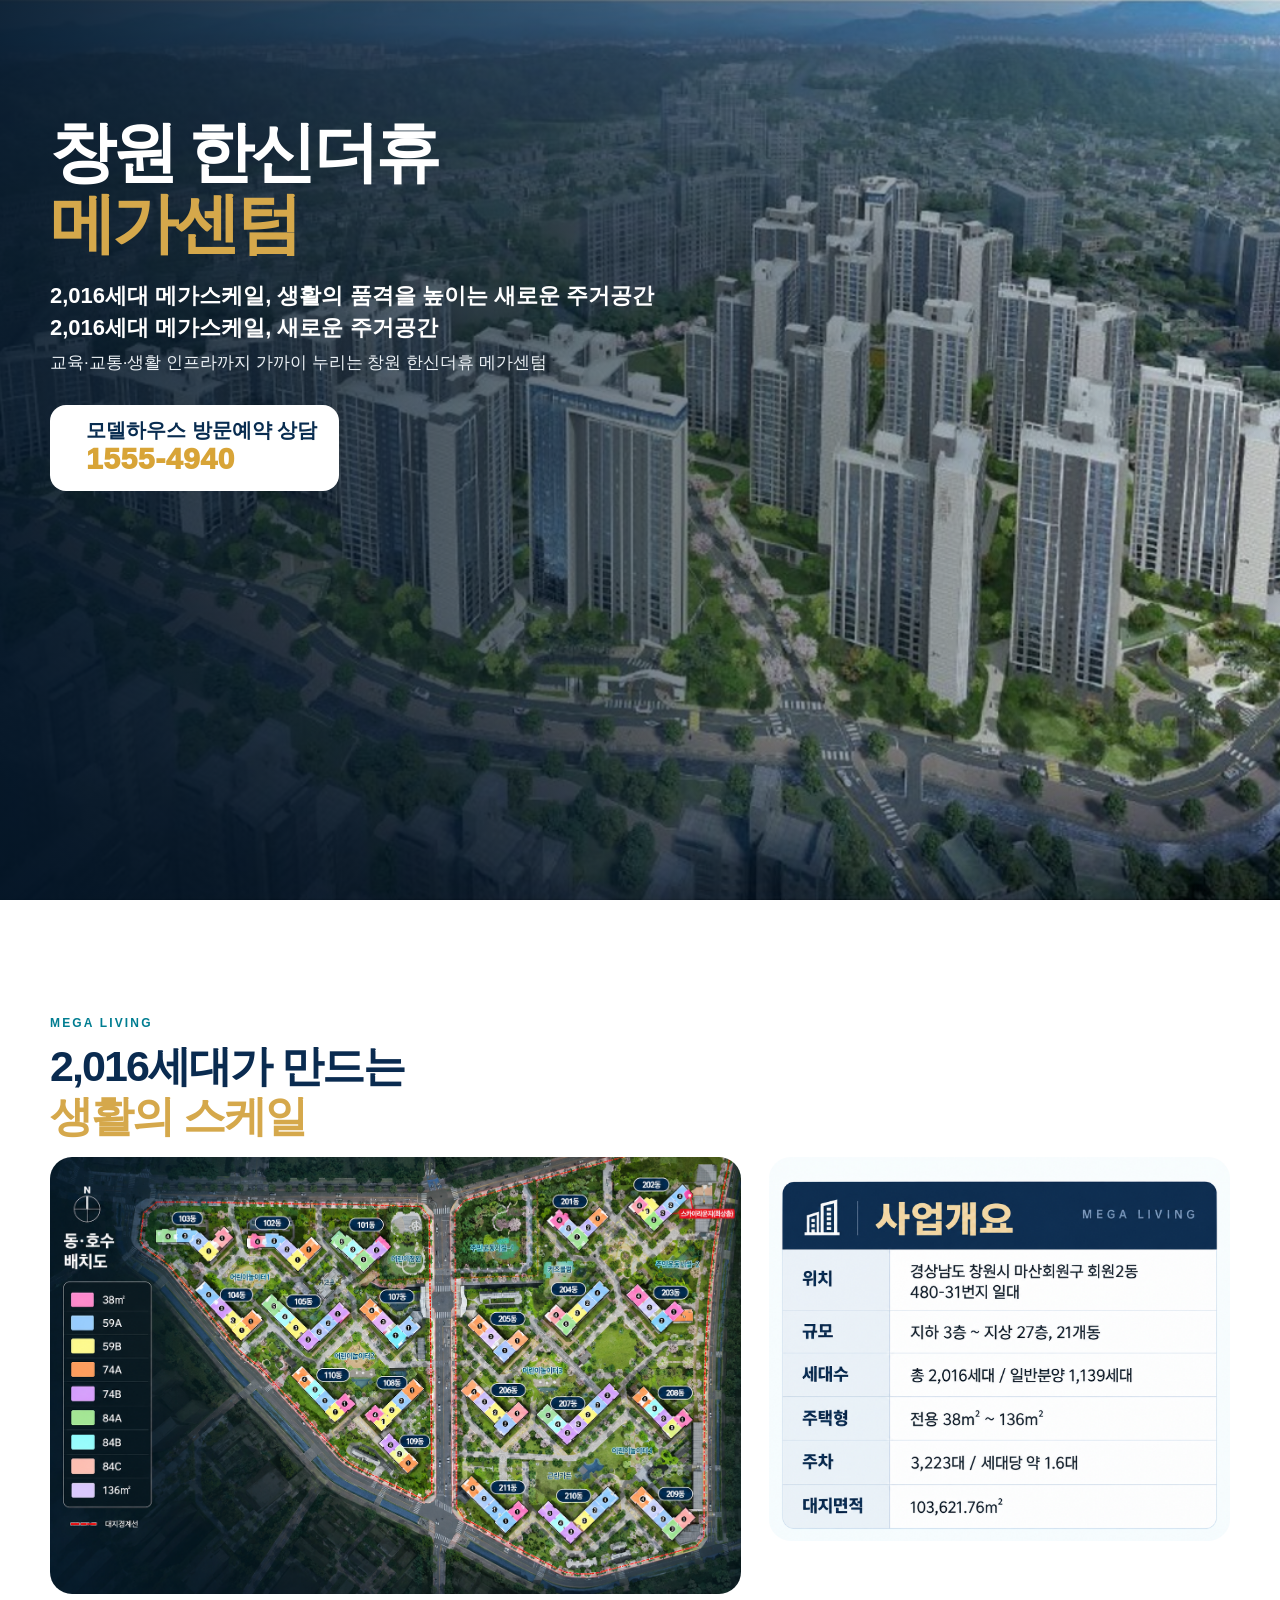
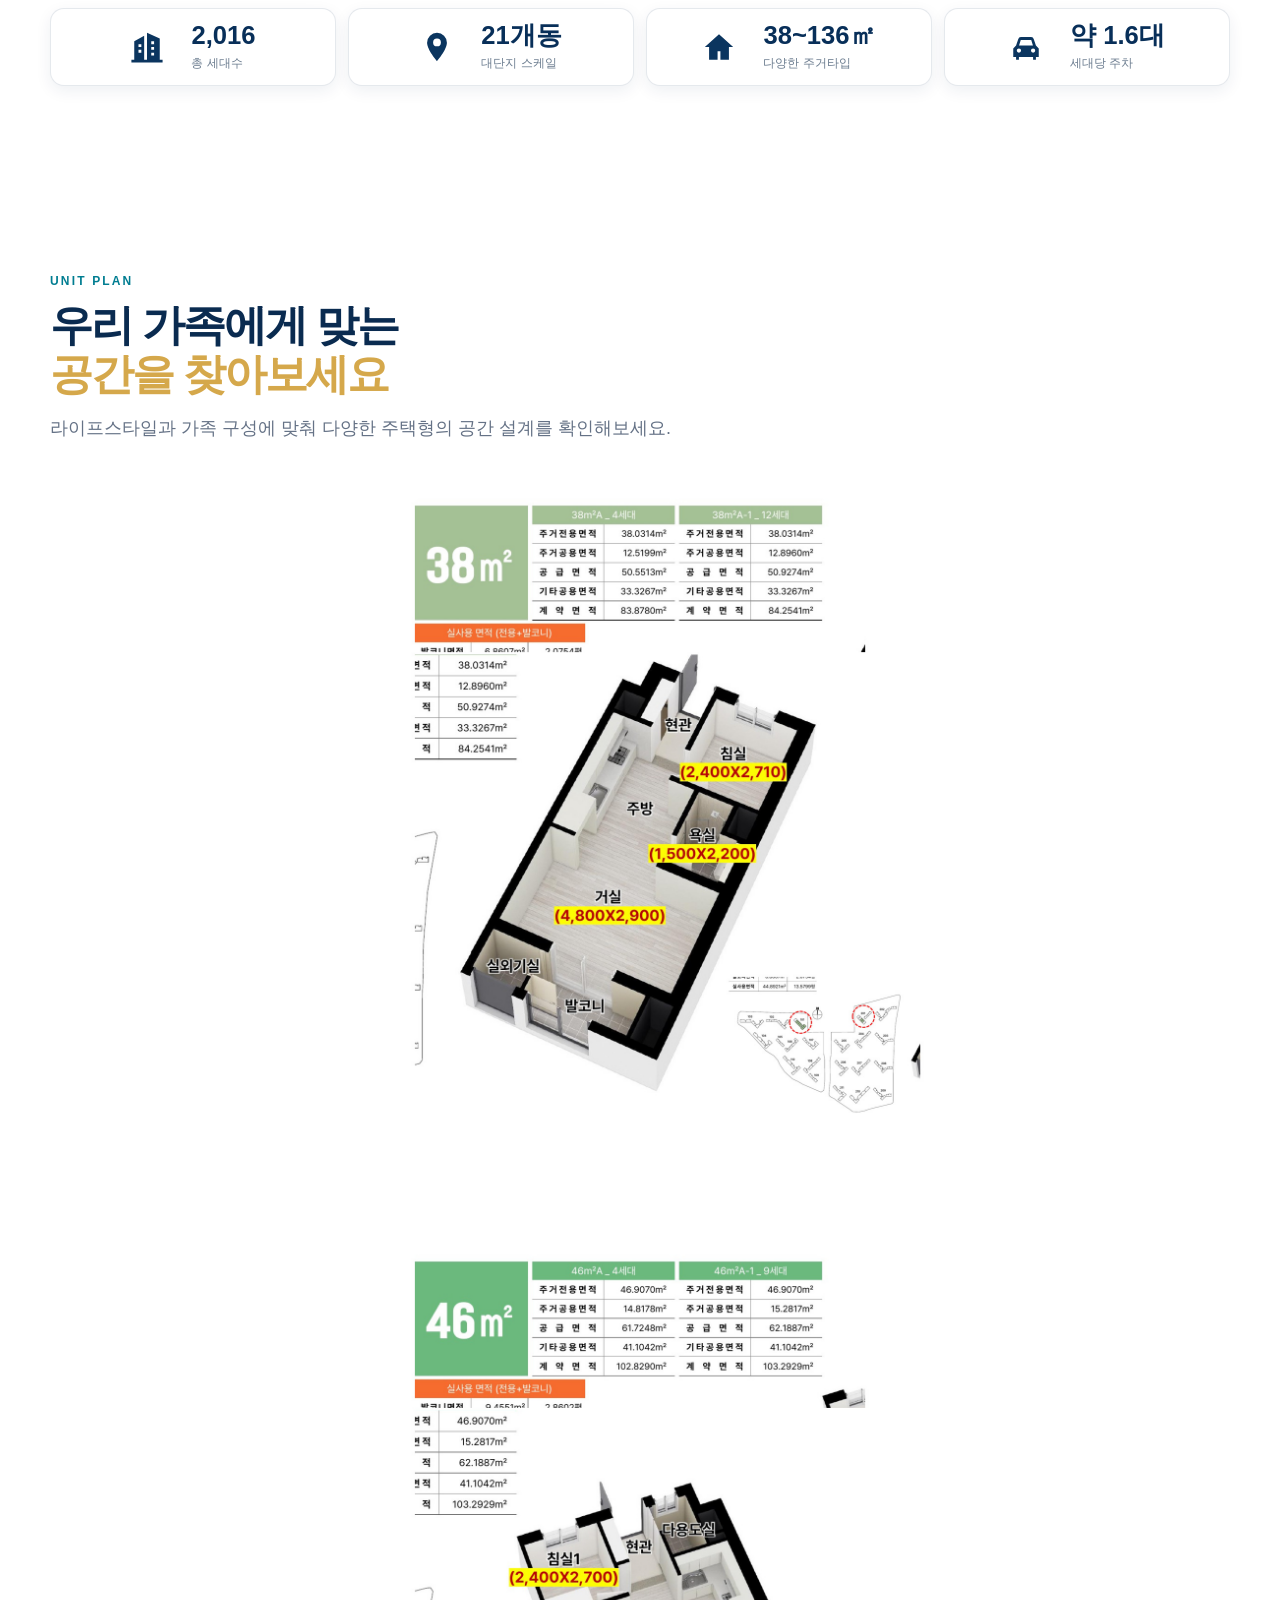
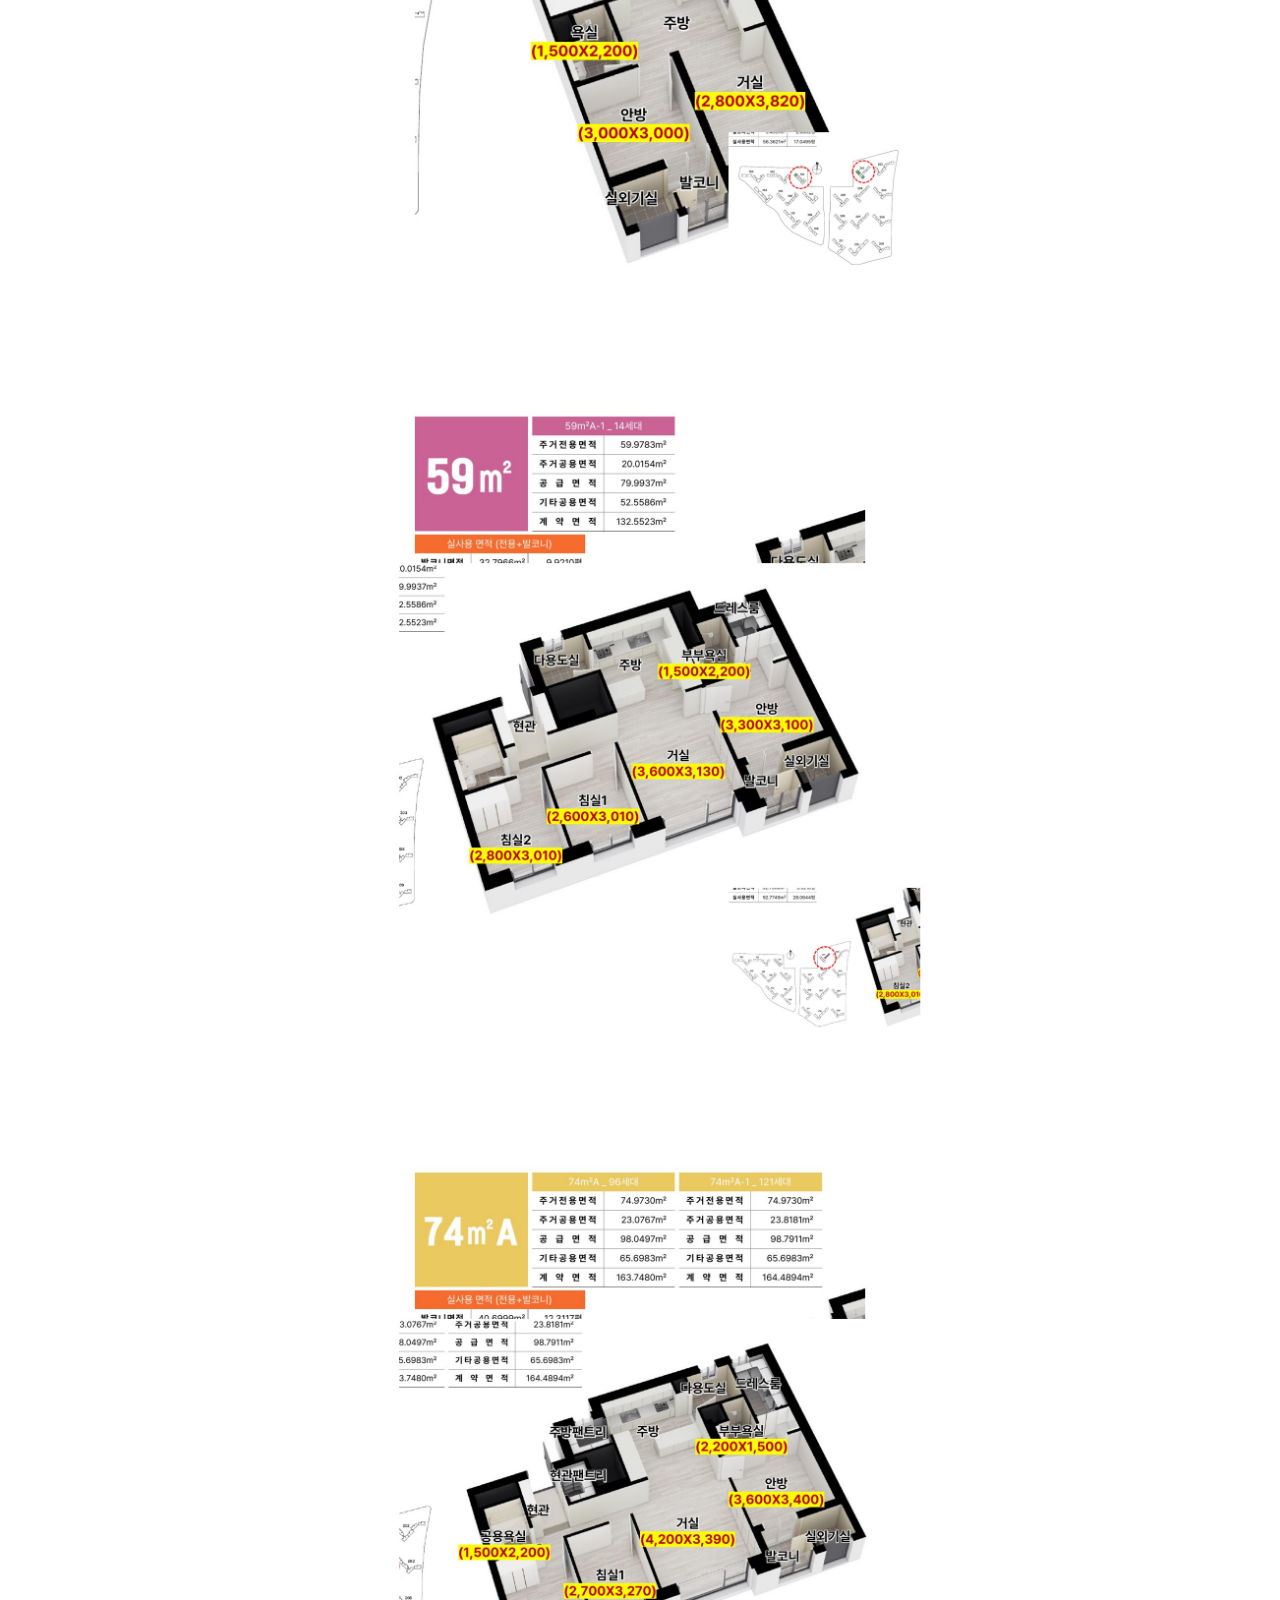
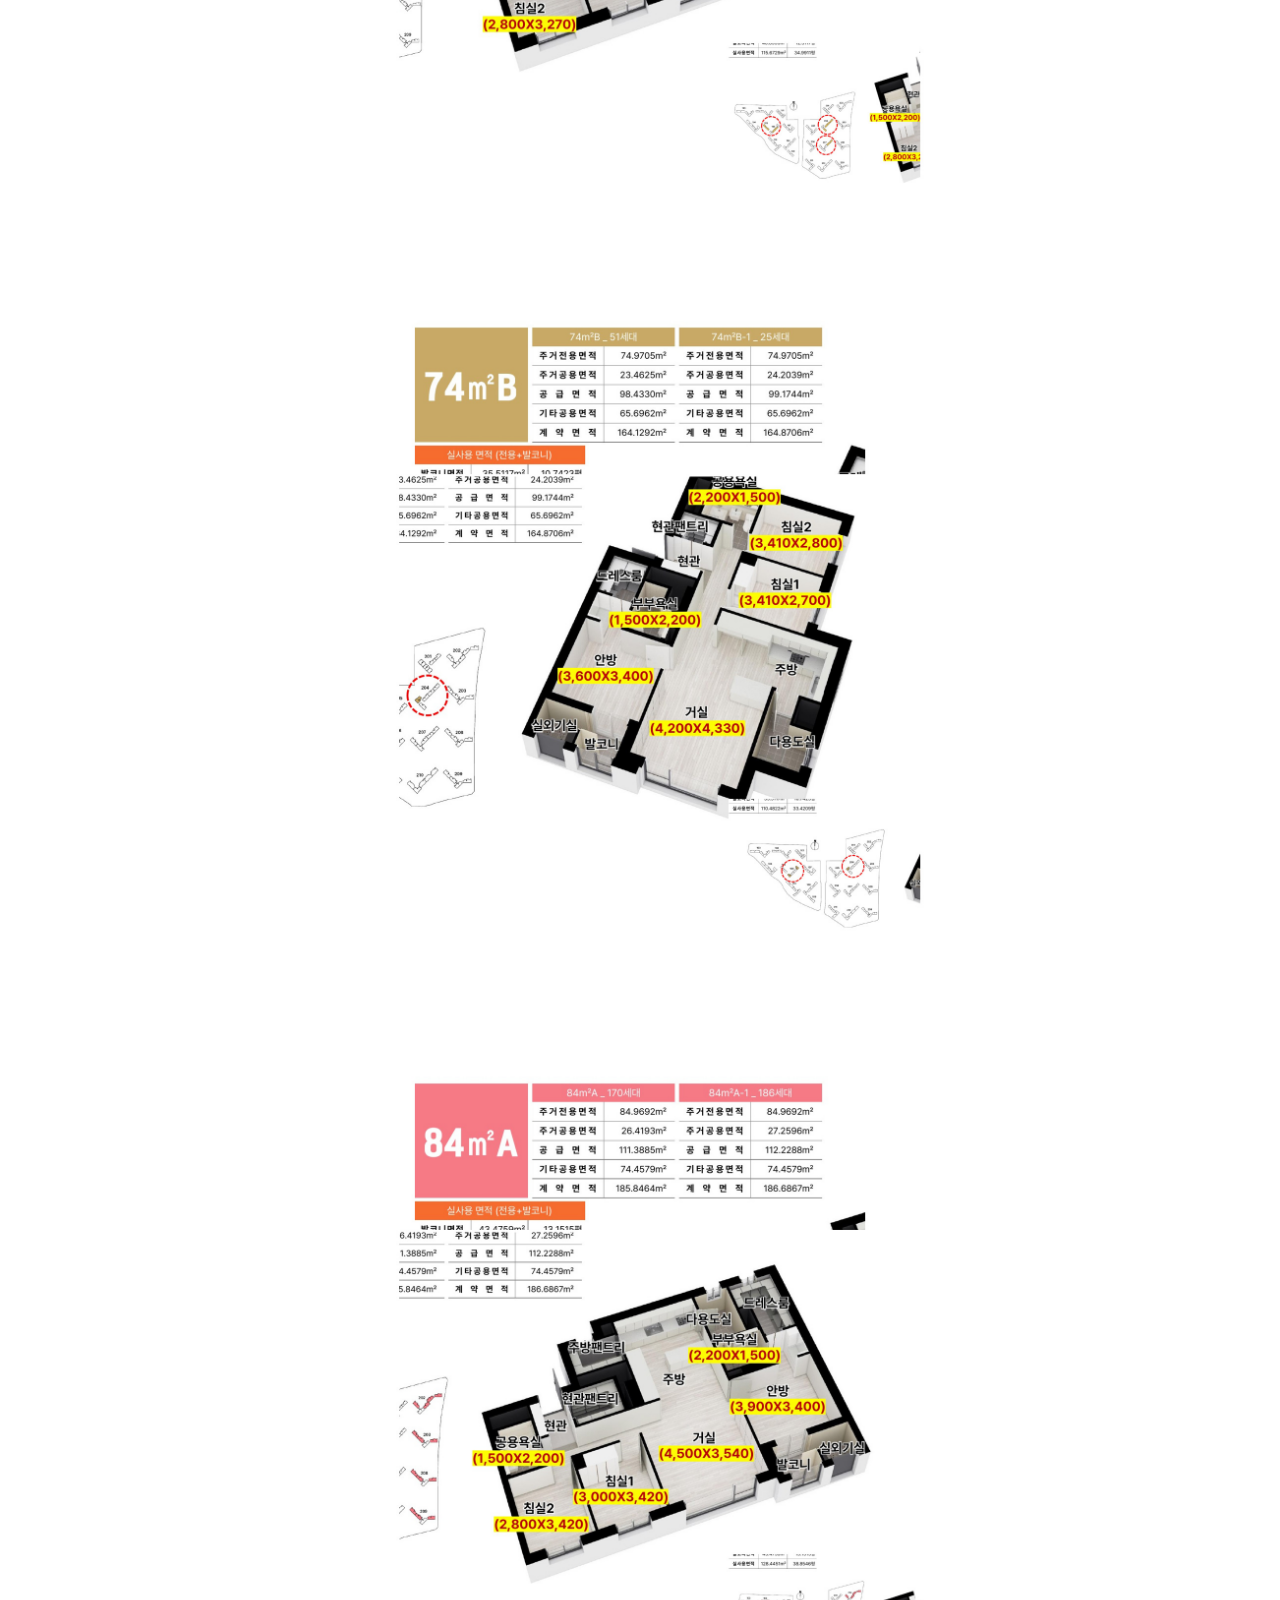
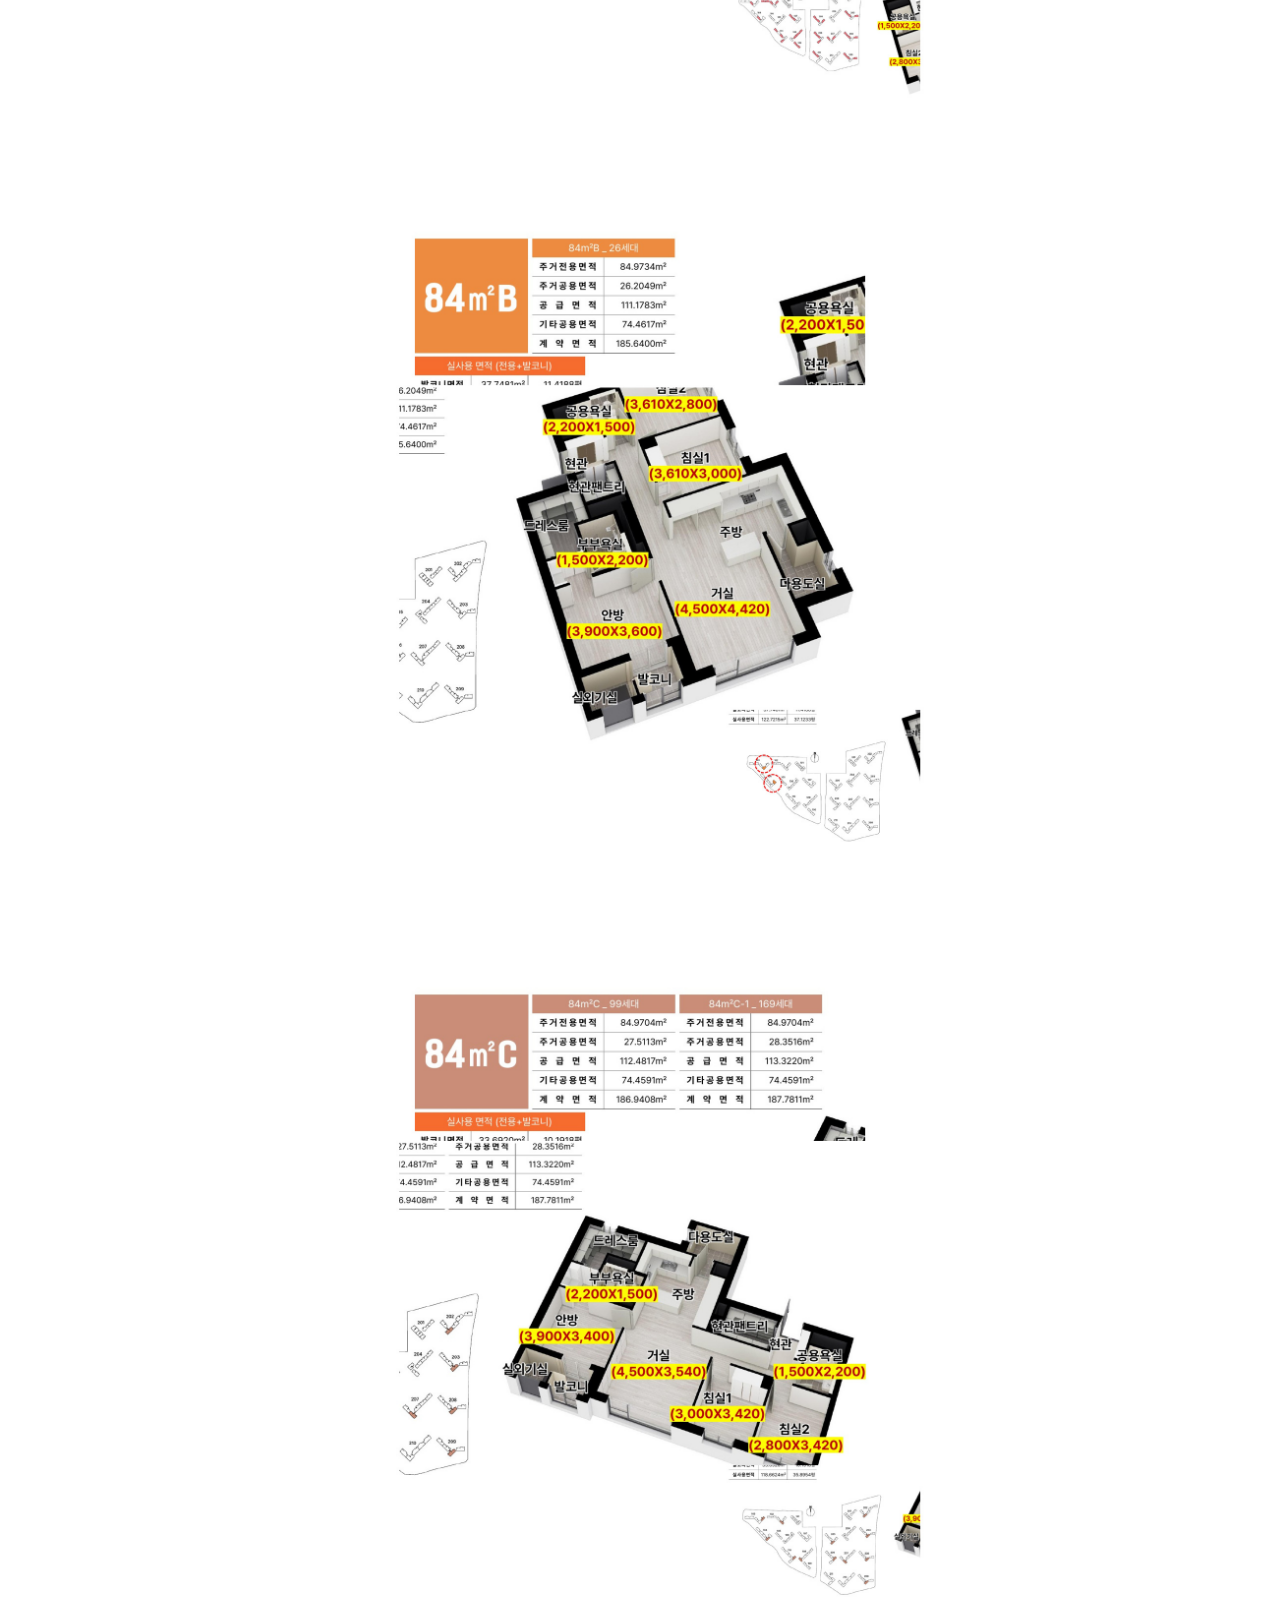
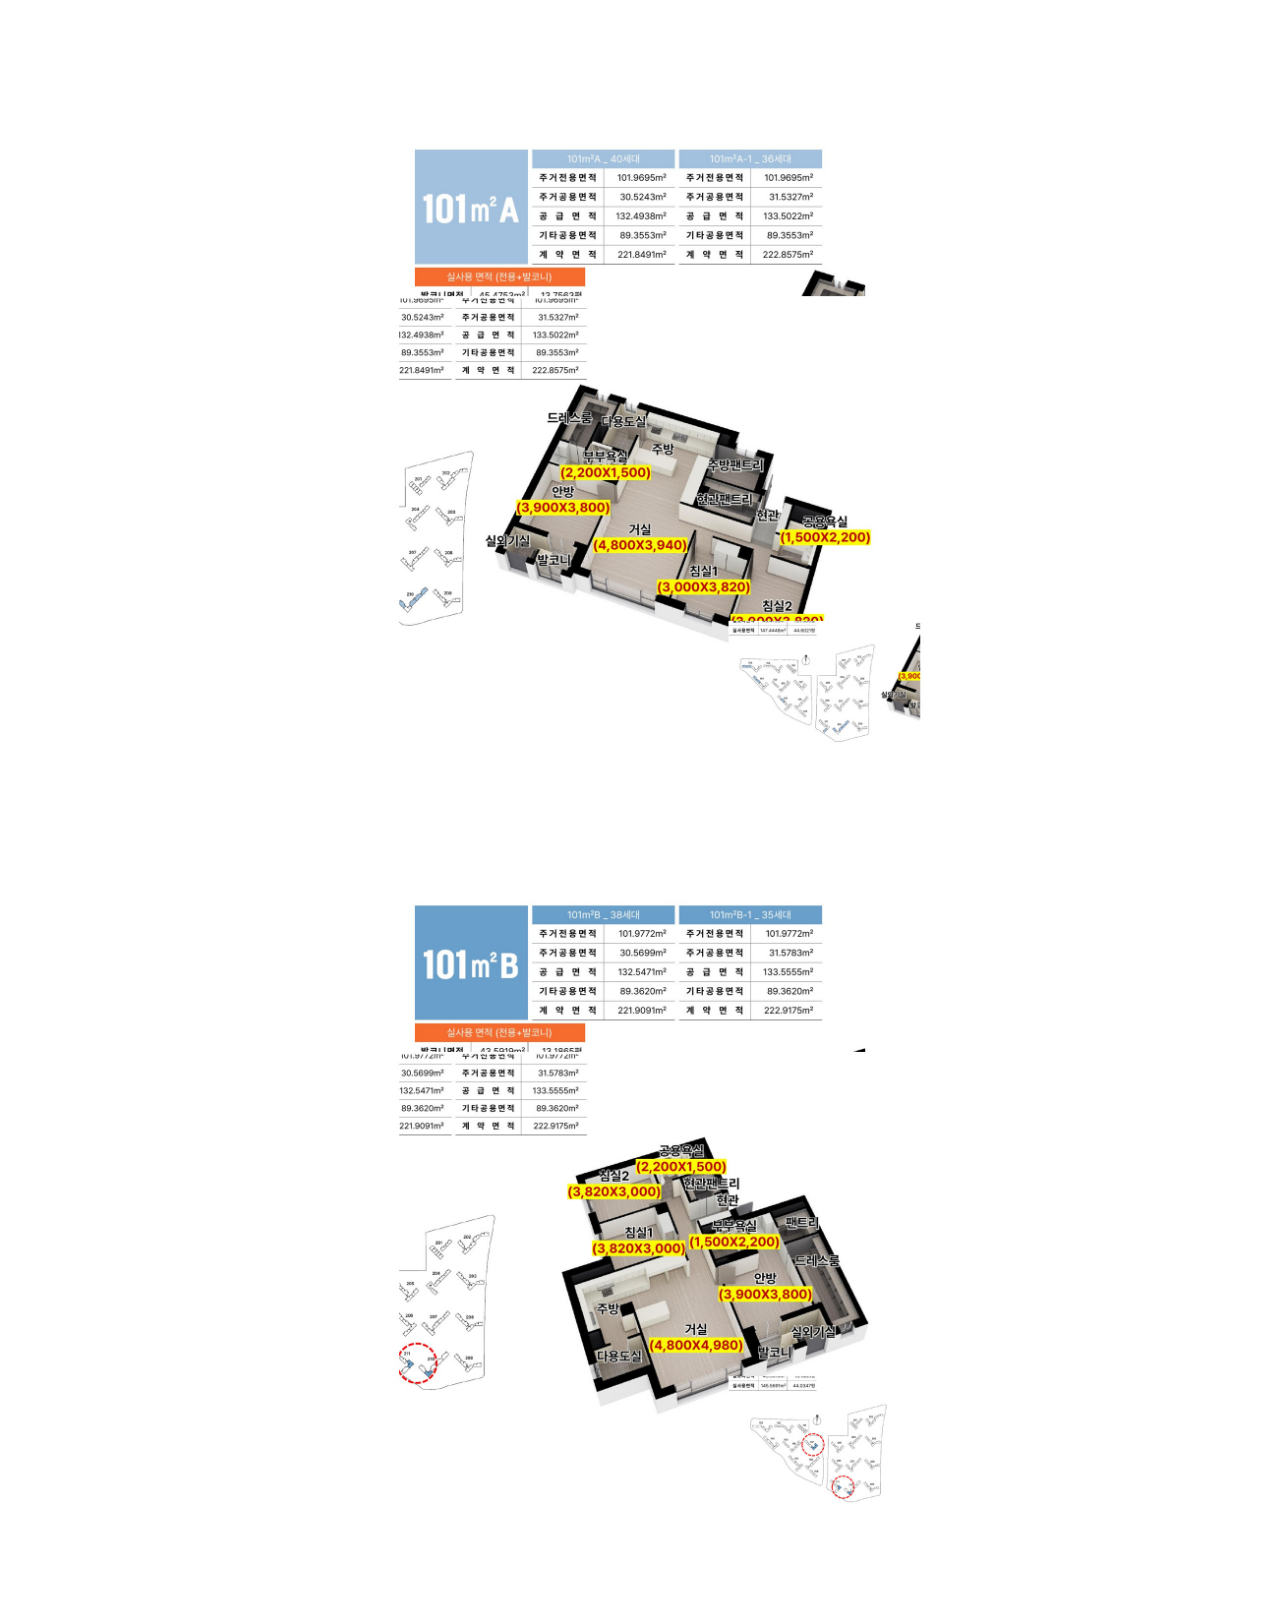
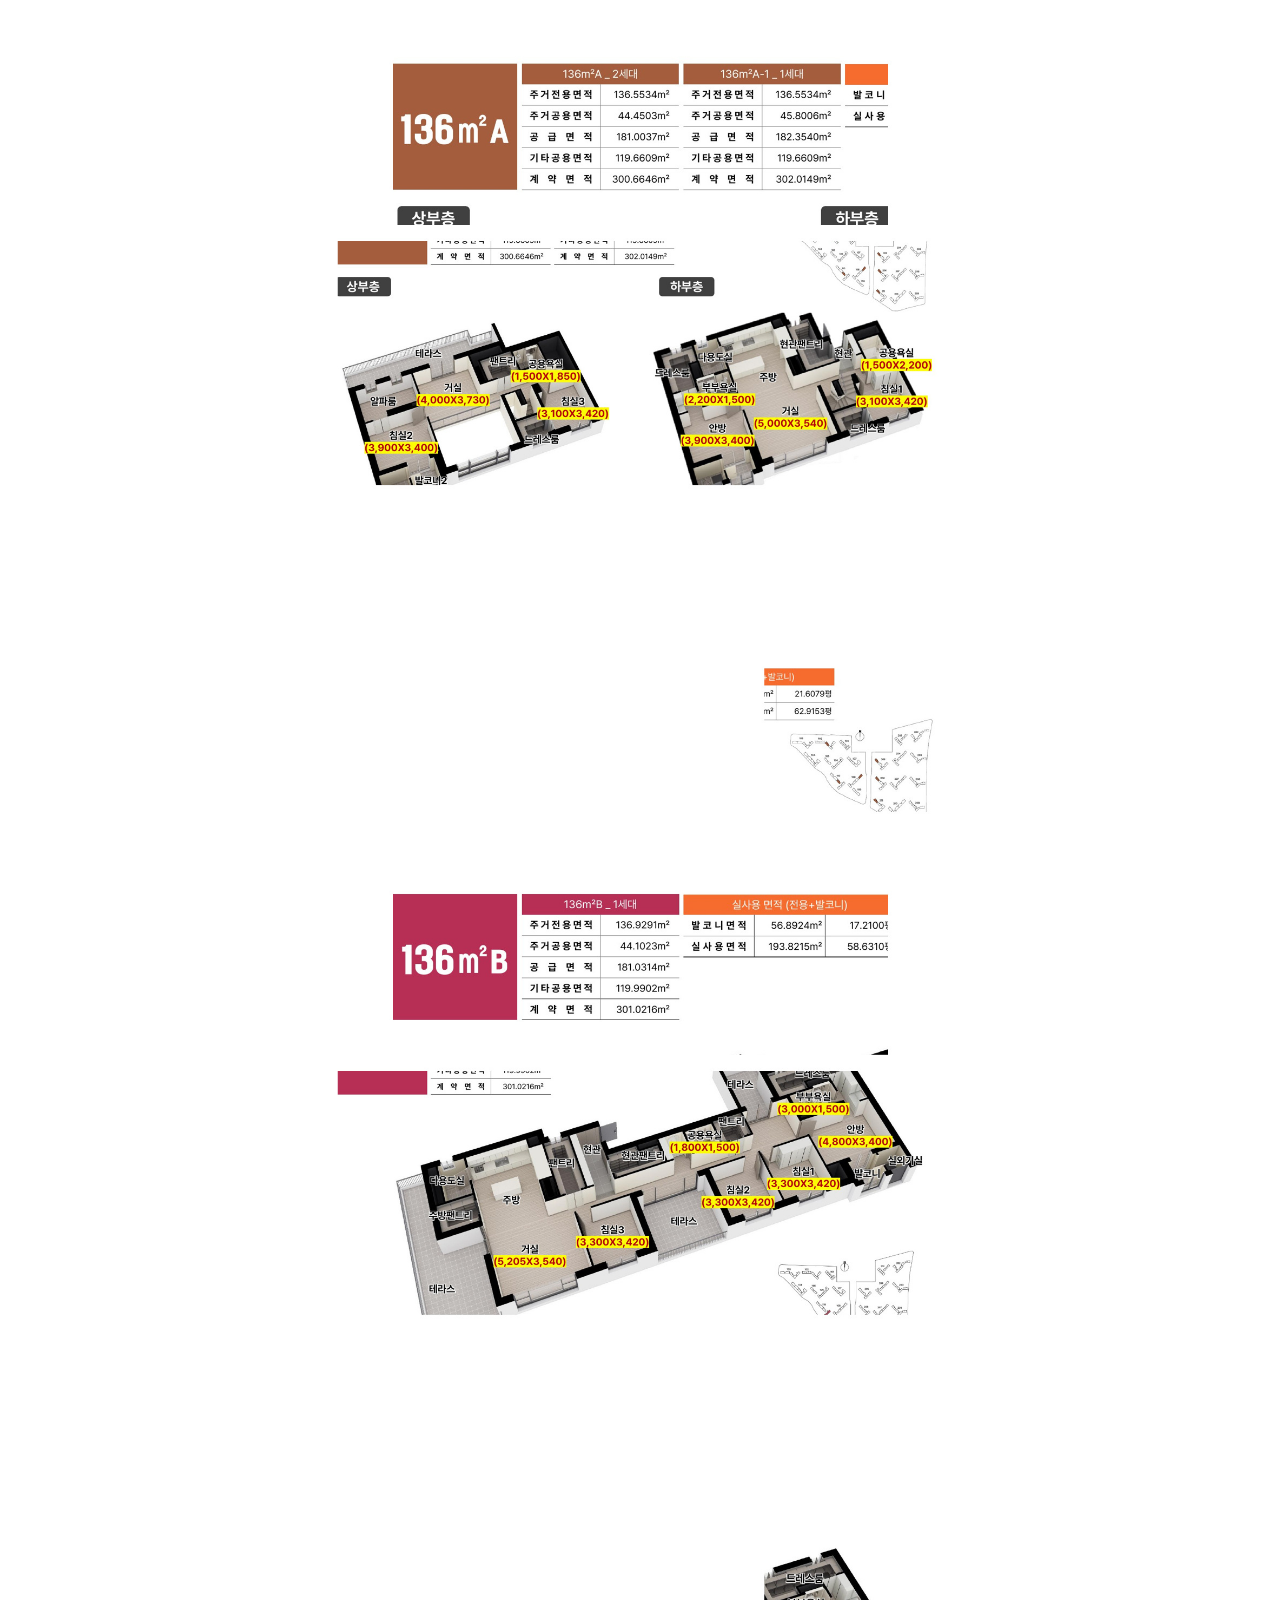
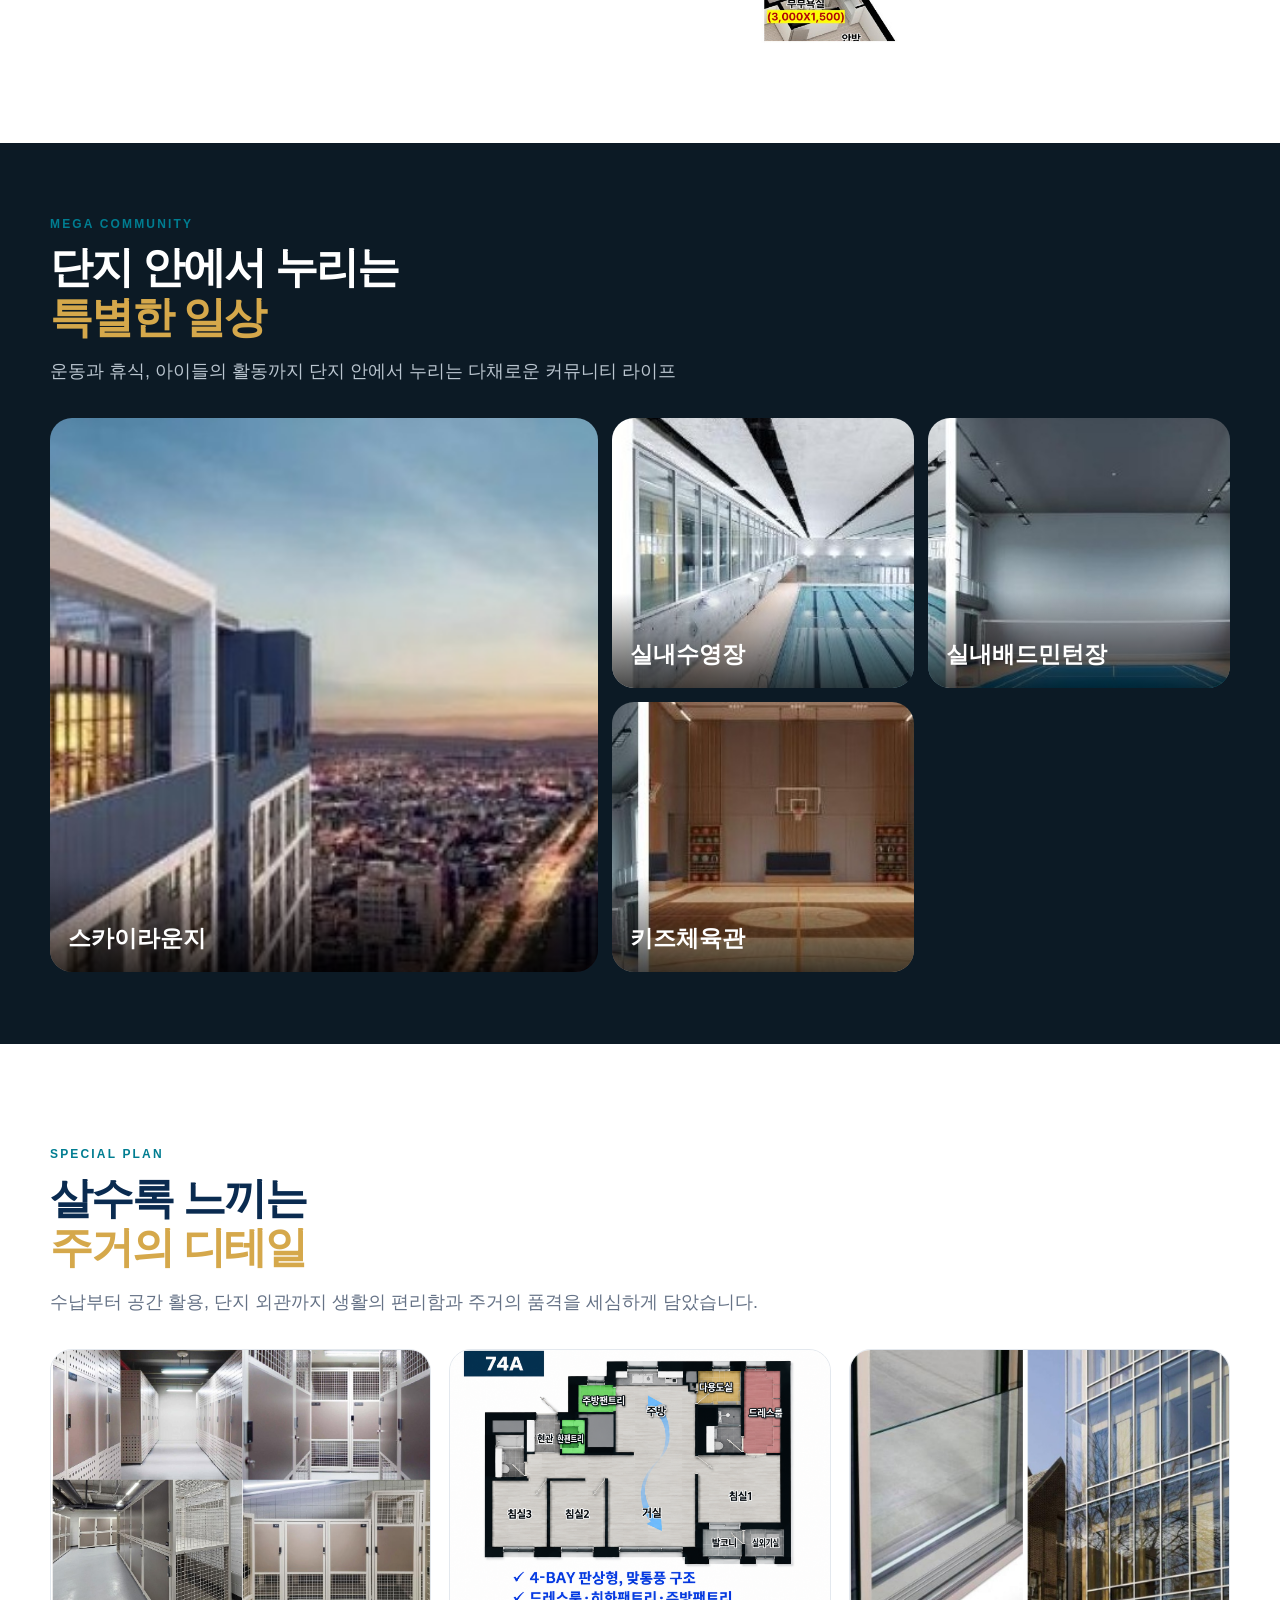
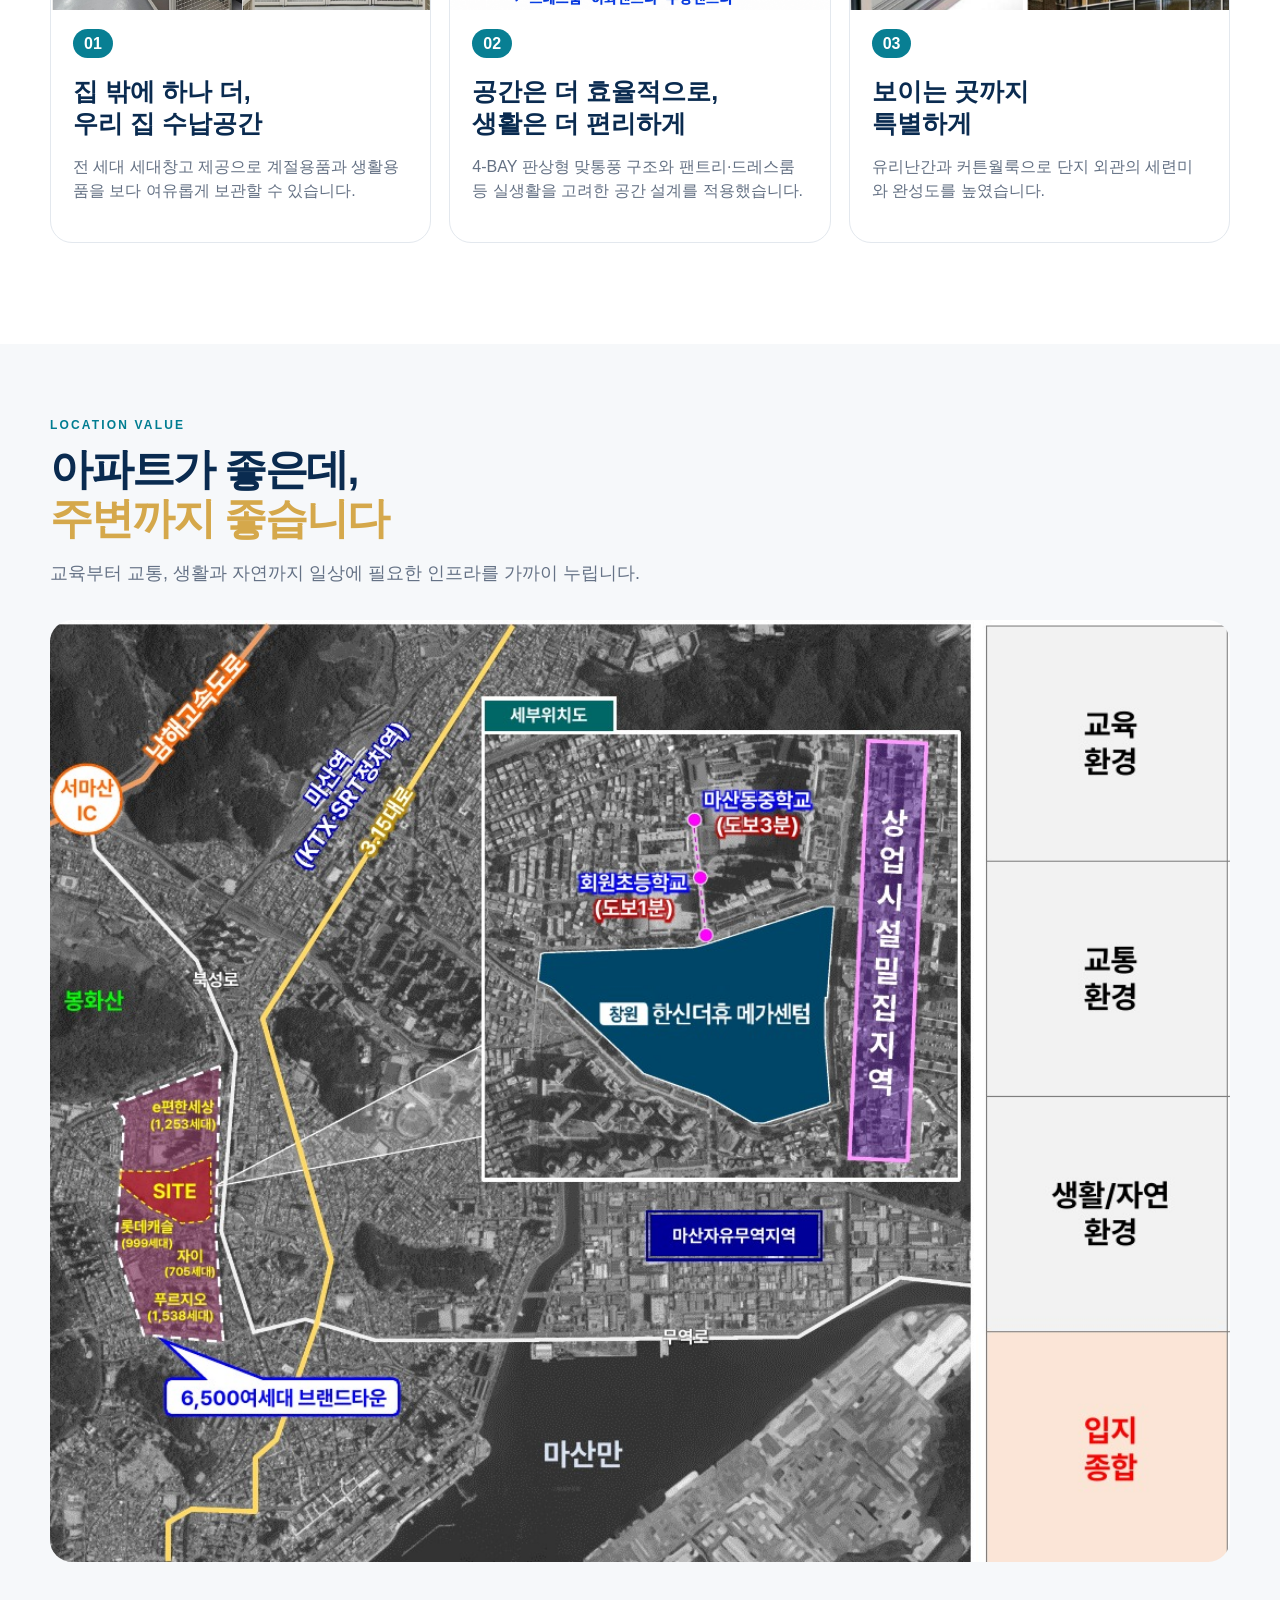
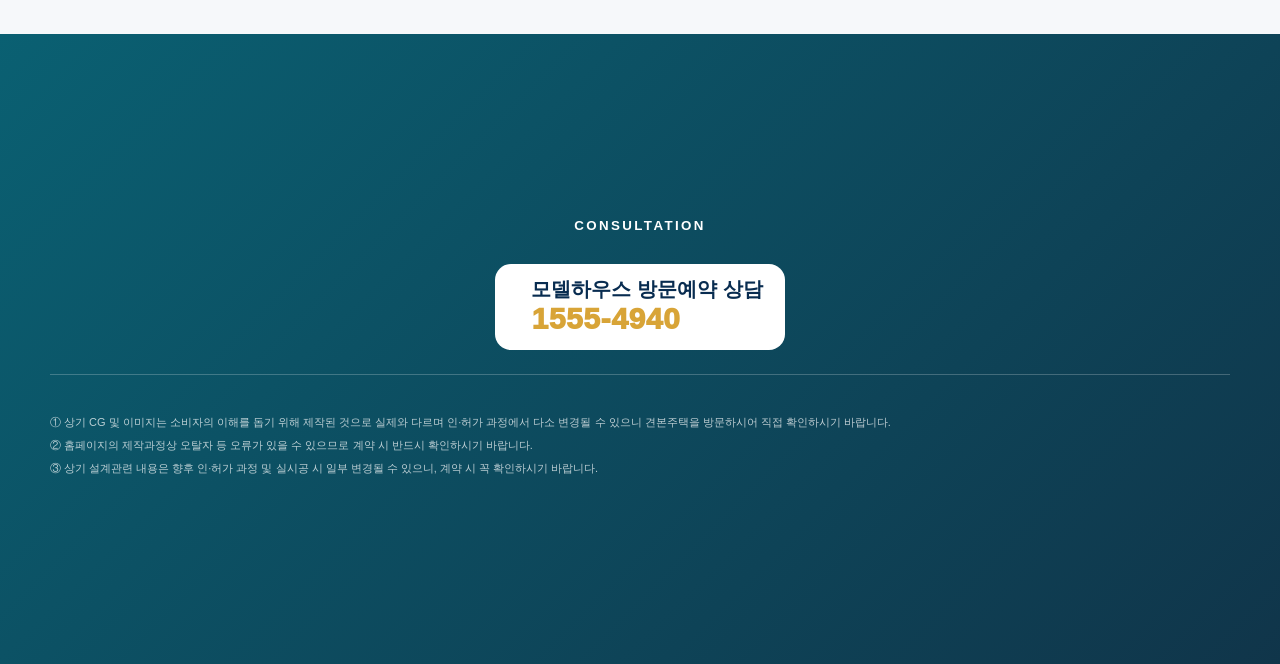
==== commit 2c409c08: "Update index.html" ====
--- a/index.html
+++ b/index.html
@@ -33,7 +33,7 @@
 
       <div class="ctas">
         <a class="call hero-call call-card" href="tel:1555-4940" data-contact-tel aria-label="모델하우스 방문예약 상담 1555-4940">
-          <span class="phone-icon" aria-hidden="true">☎</span>
+          <span class="phone-icon" aria-hidden="true"></span>
           <span class="call-text"><span class="call-label">모델하우스 방문예약 상담</span><strong class="call-number" data-contact-phone>1555-4940</strong></span>
         </a>
       </div>
@@ -202,7 +202,7 @@
       <small>CONSULTATION</small>
       <div class="ctas center">
         <a class="call consult-call call-card" href="tel:1555-4940" data-contact-tel aria-label="모델하우스 방문예약 상담 1555-4940">
-          <span class="phone-icon" aria-hidden="true">☎</span>
+          <span class="phone-icon" aria-hidden="true"></span>
           <span class="call-text"><span class="call-label">모델하우스 방문예약 상담</span><strong class="call-number" data-contact-phone>1555-4940</strong></span>
         </a>
       </div>
@@ -217,7 +217,7 @@
 
   <!-- 모바일 고정 액션바 -->
   <nav class="mobile" aria-label="모바일 빠른 메뉴">
-    <a class="mobile-call" href="tel:1555-4940" data-contact-tel><span class="phone-icon" aria-hidden="true">☎</span> 전화상담 <span data-contact-phone>1555-4940</span></a>
+    <a class="mobile-call" href="tel:1555-4940" data-contact-tel><span class="phone-icon" aria-hidden="true"></span> 전화상담 <span data-contact-phone>1555-4940</span></a>
     <a class="mobile-register" href="reservation.html">👤 관심고객등록</a>
   </nav>
 
--- a/css/custom.css
+++ b/css/custom.css
@@ -448,99 +448,142 @@
 
 
 /* ============================================================
-   D. 2026-09-14 사용성 개선
-   ------------------------------------------------------------
-   1) 전화 심볼 : 구형 전화기 문자(☎) 대신 수화기 SVG 사용
-      - OS/브라우저 이모지 모양에 영향을 받지 않음
-      - HERO / CONSULTATION / 모바일 하단 / 등록화면 공통
-
-   2) UNIT PLAN : 전 평형 상시 펼침
-      - 평형 선택 버튼 제거
-      - 클릭 없이 스크롤만으로 12개 평형 전체 확인
+   2026-09-15 CM 반영
+   1) HERO 핵심수치 4개 제거 → MEGA LIVING으로 이동
+   2) 핵심수치 카드 : 아이콘 + 구분선 + 숫자 + 설명
+   3) UNIT PLAN : 전 평형 펼침, 탭/부가 Feature 영역 없음
+   4) 모바일 우선 : 평면도 자체가 페이지 중앙/주인공
+   5) 일반 평형은 폭:높이 약 1:1.5 안쪽, 136㎡만 예외 허용
    ============================================================ */
 
-/* ------------------------------------------------------------
-   D-1. 전화 수화기 아이콘
-   ------------------------------------------------------------ */
-#mc2 .phone-icon,
-#reservationPage .phone-icon {
-  display: inline-block;
-  flex: 0 0 auto;
-  width: 1em;
-  height: 1em;
-  margin-right: 7px;
-  background-color: currentColor;
-  font-size: var(--call-icon-size);
-  line-height: 1;
-  vertical-align: -0.12em;
-
-  /* Material-style phone handset silhouette */
-  -webkit-mask: url("data:image/svg+xml,%3Csvg xmlns='http://www.w3.org/2000/svg' viewBox='0 0 24 24'%3E%3Cpath fill='%23000' d='M6.62 10.79c1.44 2.83 3.76 5.14 6.59 6.59l2.2-2.2c.27-.27.67-.36 1.02-.24 1.12.37 2.33.57 3.57.57.55 0 1 .45 1 1V20c0 .55-.45 1-1 1C10.61 21 3 13.39 3 4c0-.55.45-1 1-1h3.5c.55 0 1 .45 1 1 0 1.25.2 2.45.57 3.57.11.35.03.74-.25 1.02l-2.2 2.2z'/%3E%3C/svg%3E") center / contain no-repeat;
-          mask: url("data:image/svg+xml,%3Csvg xmlns='http://www.w3.org/2000/svg' viewBox='0 0 24 24'%3E%3Cpath fill='%23000' d='M6.62 10.79c1.44 2.83 3.76 5.14 6.59 6.59l2.2-2.2c.27-.27.67-.36 1.02-.24 1.12.37 2.33.57 3.57.57.55 0 1 .45 1 1V20c0 .55-.45 1-1 1C10.61 21 3 13.39 3 4c0-.55.45-1 1-1h3.5c.55 0 1 .45 1 1 0 1.25.2 2.45.57 3.57.11.35.03.74-.25 1.02l-2.2 2.2z'/%3E%3C/svg%3E") center / contain no-repeat;
-}
-
-/* HERO / CONSULTATION의 수화기는 기존 포인트 컬러 유지 */
-#mc2 .call-card .phone-icon {
-  color: #e63b78;
-}
-
-/* 모바일 하단 전화상담 수화기는 버튼 글자색과 동일하게 표시 */
-#mc2 .mobile .phone-icon,
-#reservationPage .phone-icon {
-  font-size: 1.08em;
-  color: currentColor;
-}
-
-/* ------------------------------------------------------------
-   D-2. UNIT PLAN : 평형별 한 페이지형 표시
-   ------------------------------------------------------------
-   - 12개 평형을 하나의 큰 박스에 묶지 않습니다.
-   - 각 평형을 독립된 화면 단위로 분리하여 스크롤 시
-     한 평형씩 자연스럽게 집중해서 볼 수 있게 합니다.
-   - 클릭/탭/JavaScript 없이 세로 스크롤만 사용합니다.
-   ------------------------------------------------------------ */
-#mc2 .unit-pages {
-  margin-top: 34px;
-}
-
-#mc2 .unit-page {
-  min-height: 100svh;
-  display: flex;
-  align-items: center;
-  justify-content: center;
-  padding: 52px 0;
-  border-top: 1px solid #e2e9ef;
-}
-
-#mc2 .unit-page:first-child {
-  border-top: 0;
-}
-
-#mc2 .unit-page img {
-  display: block !important;
-  width: 100%;
-  height: auto;
-  max-height: calc(100svh - 104px);
-  object-fit: contain;
-  border-radius: 18px;
-}
-
-@media (max-width: 800px) {
-  #mc2 .unit-pages {
-    margin-top: 22px;
-  }
-
-  #mc2 .unit-page {
-    min-height: 100svh;
-    padding: 24px 0 82px;
-  }
-
-  #mc2 .unit-page img {
-    max-height: calc(100svh - 106px);
-    border-radius: 12px;
-  }
-
-  #mc2 .call-card .phone-icon {
-    font-size: var(--mobile-call-icon-size);
-  }
-}
+/* MEGA LIVING 핵심수치 */
+#mc2 .mega-stats{
+  display:grid;
+  grid-template-columns:repeat(4,minmax(0,1fr));
+  gap:12px;
+  margin-top:14px;
+}
+#mc2 .mega-stat{
+  min-height:78px;
+  display:flex;
+  align-items:center;
+  justify-content:center;
+  gap:14px;
+  padding:12px 14px;
+  background:#fff;
+  border:1px solid rgba(9,45,82,.10);
+  border-radius:14px;
+  box-shadow:0 5px 16px rgba(9,45,82,.07);
+}
+#mc2 .mega-stat-icon{
+  width:34px;height:34px;flex:0 0 34px;
+  border-right:1px solid #b8d2e4;
+  padding-right:12px;
+  box-sizing:content-box;
+  background:currentColor;
+  color:#0b355f;
+  -webkit-mask-position:left center;
+  -webkit-mask-repeat:no-repeat;
+  -webkit-mask-size:34px 34px;
+  mask-position:left center;
+  mask-repeat:no-repeat;
+  mask-size:34px 34px;
+}
+#mc2 .mega-stat b{display:block;color:#082f59;font-size:clamp(18px,2vw,27px);line-height:1.05;white-space:nowrap}
+#mc2 .mega-stat small{display:block;margin-top:5px;color:#6b7c8f;font-size:12px;white-space:nowrap}
+#mc2 .icon-building{-webkit-mask-image:url("data:image/svg+xml,%3Csvg xmlns='http://www.w3.org/2000/svg' viewBox='0 0 24 24'%3E%3Cpath fill='black' d='M3 21V8l7-4v17h2V2l9 4v15h2v2H1v-2h2zm3-9h2v-2H6v2zm0 4h2v-2H6v2zm9-6h2V8h-2v2zm0 4h2v-2h-2v2zm0 4h2v-2h-2v2z'/%3E%3C/svg%3E");mask-image:url("data:image/svg+xml,%3Csvg xmlns='http://www.w3.org/2000/svg' viewBox='0 0 24 24'%3E%3Cpath fill='black' d='M3 21V8l7-4v17h2V2l9 4v15h2v2H1v-2h2zm3-9h2v-2H6v2zm0 4h2v-2H6v2zm9-6h2V8h-2v2zm0 4h2v-2h-2v2zm0 4h2v-2h-2v2z'/%3E%3C/svg%3E")}
+#mc2 .icon-location{-webkit-mask-image:url("data:image/svg+xml,%3Csvg xmlns='http://www.w3.org/2000/svg' viewBox='0 0 24 24'%3E%3Cpath fill='black' d='M12 2a7 7 0 0 0-7 7c0 5 7 13 7 13s7-8 7-13a7 7 0 0 0-7-7zm0 9.5A2.5 2.5 0 1 1 12 6a2.5 2.5 0 0 1 0 5.5z'/%3E%3C/svg%3E");mask-image:url("data:image/svg+xml,%3Csvg xmlns='http://www.w3.org/2000/svg' viewBox='0 0 24 24'%3E%3Cpath fill='black' d='M12 2a7 7 0 0 0-7 7c0 5 7 13 7 13s7-8 7-13a7 7 0 0 0-7-7zm0 9.5A2.5 2.5 0 1 1 12 6a2.5 2.5 0 0 1 0 5.5z'/%3E%3C/svg%3E")}
+#mc2 .icon-home{-webkit-mask-image:url("data:image/svg+xml,%3Csvg xmlns='http://www.w3.org/2000/svg' viewBox='0 0 24 24'%3E%3Cpath fill='black' d='M12 3 2 12h3v9h6v-6h2v6h6v-9h3L12 3z'/%3E%3C/svg%3E");mask-image:url("data:image/svg+xml,%3Csvg xmlns='http://www.w3.org/2000/svg' viewBox='0 0 24 24'%3E%3Cpath fill='black' d='M12 3 2 12h3v9h6v-6h2v6h6v-9h3L12 3z'/%3E%3C/svg%3E")}
+#mc2 .icon-car{-webkit-mask-image:url("data:image/svg+xml,%3Csvg xmlns='http://www.w3.org/2000/svg' viewBox='0 0 24 24'%3E%3Cpath fill='black' d='M5 11 6.5 6.5A2 2 0 0 1 8.4 5h7.2a2 2 0 0 1 1.9 1.5L19 11l2 2v6h-2v2h-2v-2H7v2H5v-2H3v-6l2-2zm2.1 0h9.8l-1.2-4H8.3l-1.2 4zM7 16a1.5 1.5 0 1 0 0-3 1.5 1.5 0 0 0 0 3zm10 0a1.5 1.5 0 1 0 0-3 1.5 1.5 0 0 0 0 3z'/%3E%3C/svg%3E");mask-image:url("data:image/svg+xml,%3Csvg xmlns='http://www.w3.org/2000/svg' viewBox='0 0 24 24'%3E%3Cpath fill='black' d='M5 11 6.5 6.5A2 2 0 0 1 8.4 5h7.2a2 2 0 0 1 1.9 1.5L19 11l2 2v6h-2v2h-2v-2H7v2H5v-2H3v-6l2-2zm2.1 0h9.8l-1.2-4H8.3l-1.2 4zM7 16a1.5 1.5 0 1 0 0-3 1.5 1.5 0 0 0 0 3zm10 0a1.5 1.5 0 1 0 0-3 1.5 1.5 0 0 0 0 3z'/%3E%3C/svg%3E")}
+
+/* 전 평형 : 이미지 선택 UI 없이 모두 펼침 */
+#mc2 .unit-pages{display:grid;grid-template-columns:1fr;gap:18px;margin-top:20px}
+#mc2 .unit-page{
+  width:100%;
+  min-height:0;
+  aspect-ratio:16/10;
+  display:flex;
+  align-items:center;
+  justify-content:center;
+  overflow:hidden;
+  background:#fff;
+}
+#mc2 .unit-page img{
+  display:block;
+  width:100%;
+  height:100%;
+  object-fit:contain;
+  object-position:center center;
+  margin:0 auto;
+}
+
+/* 84C도 84A와 동일한 중앙 배치 규칙 */
+#mc2 .unit-page.unit-84c{aspect-ratio:16/10}
+
+/* 136㎡는 가로형 원본을 최대한 크게 보이게 하고 높이만 예외 허용 */
+#mc2 .unit-page.unit-136{aspect-ratio:16/11}
+
+@media (max-width:800px){
+  #mc2 .mega-stats{
+    grid-template-columns:repeat(4,minmax(0,1fr));
+    gap:5px;
+    margin-top:10px;
+  }
+  #mc2 .mega-stat{
+    min-height:56px;
+    gap:5px;
+    padding:7px 5px;
+    border-radius:8px;
+  }
+  #mc2 .mega-stat-icon{
+    width:20px;height:20px;flex-basis:20px;
+    padding-right:5px;
+    -webkit-mask-size:20px 20px;
+    mask-size:20px 20px;
+  }
+  #mc2 .mega-stat b{font-size:clamp(12px,3.5vw,16px)}
+  #mc2 .mega-stat small{font-size:8px;margin-top:3px}
+
+  /* 모바일 핵심: 한 평형이 폭 대비 과도하게 길어지지 않게 */
+  #mc2 .unit-pages{gap:10px;margin-top:12px}
+  #mc2 .unit-page{
+    width:100%;
+    aspect-ratio:1/1.42;
+    padding:0;
+  }
+  #mc2 .unit-page img{
+    width:100%;
+    height:100%;
+    object-fit:contain;
+    object-position:center center;
+  }
+
+  /* 84C는 84A와 완전히 같은 모바일 프레임 */
+  #mc2 .unit-page.unit-84c{aspect-ratio:1/1.42}
+
+  /* 136만 가로형 때문에 조금 더 높게 허용 */
+  #mc2 .unit-page.unit-136{aspect-ratio:1/1.55}
+}
+
+/* 2026-09-15 평면도 실제 이미지 재배치본 */
+@media (max-width:800px){
+  #mc2 .unit-page{
+    aspect-ratio: 1 / 1.50;
+    display:flex;
+    align-items:center;
+    justify-content:center;
+    overflow:hidden;
+  }
+  #mc2 .unit-page img{
+    width:100%;
+    height:100%;
+    object-fit:contain;
+    object-position:center center;
+  }
+  #mc2 .unit-page.unit-84c{
+    aspect-ratio:1 / 1.50;
+  }
+  #mc2 .unit-page.unit-136{
+    aspect-ratio:1 / 1.62;
+  }
+}
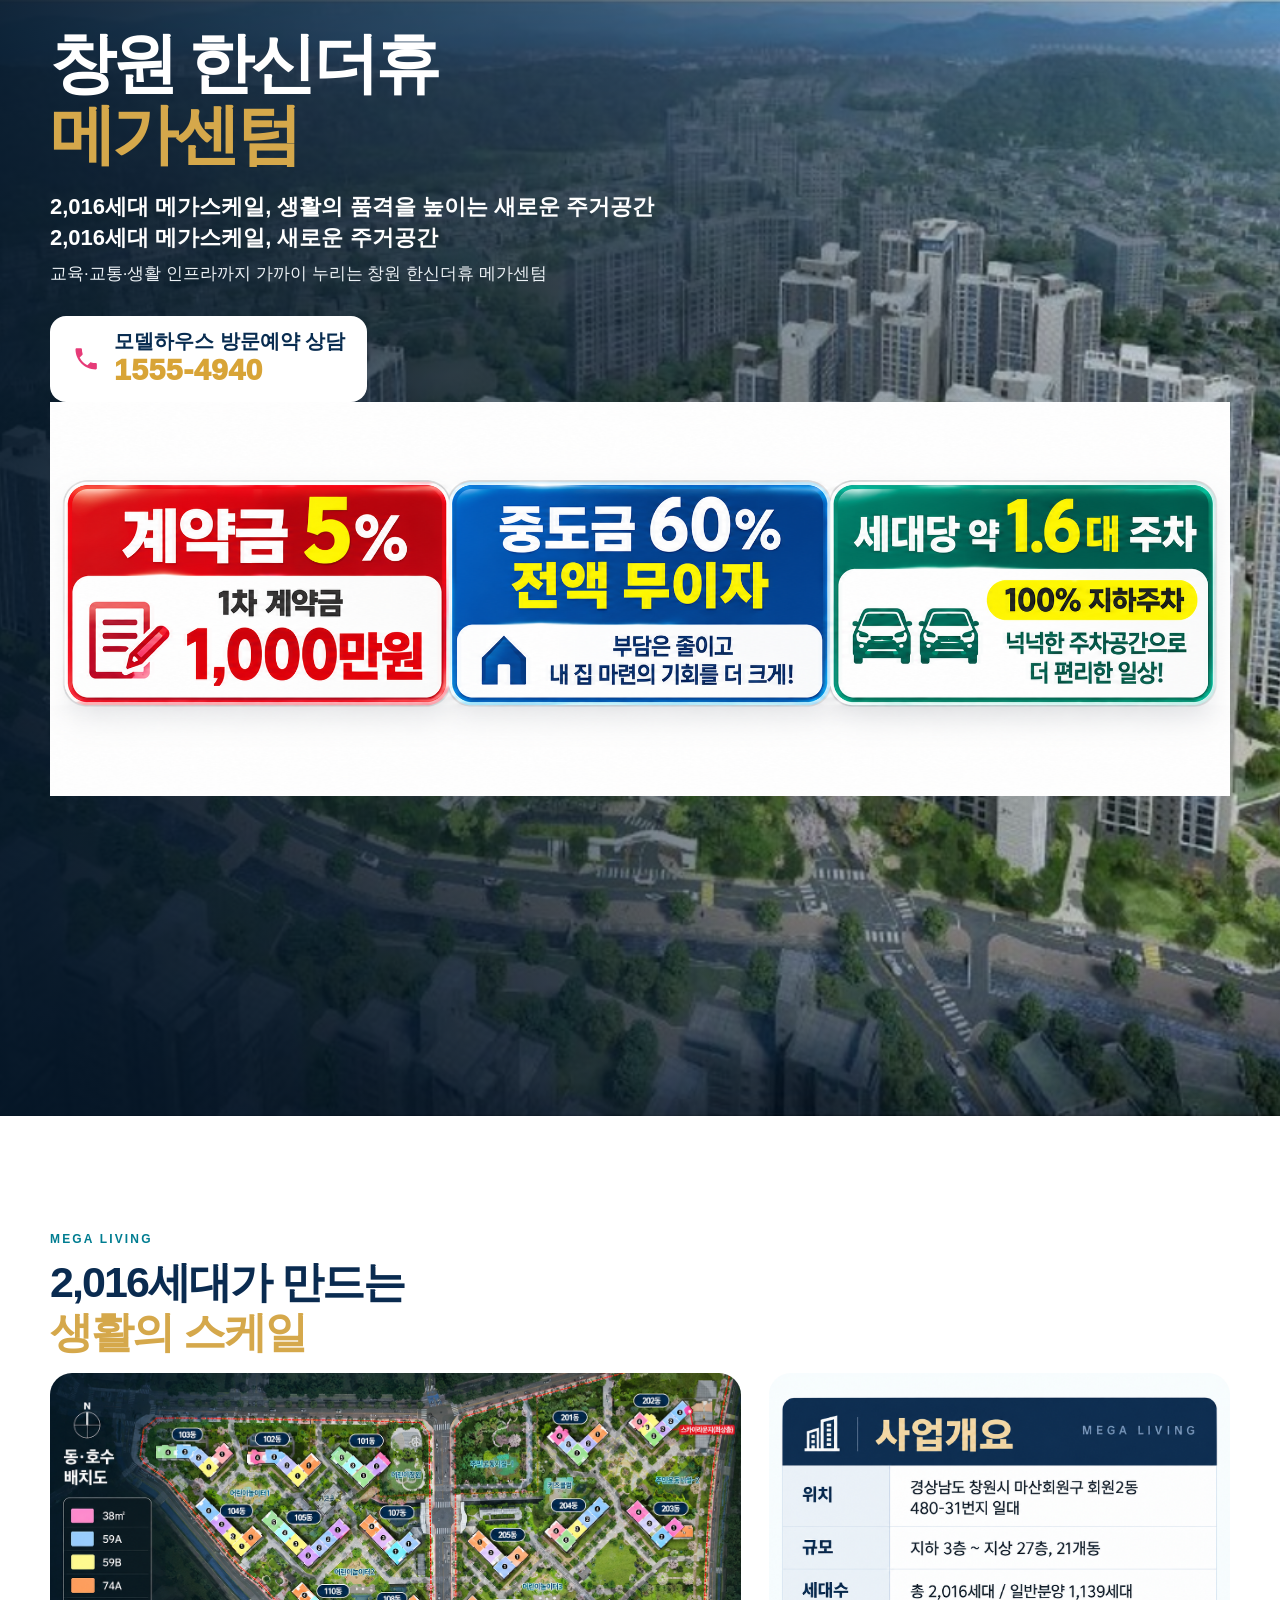
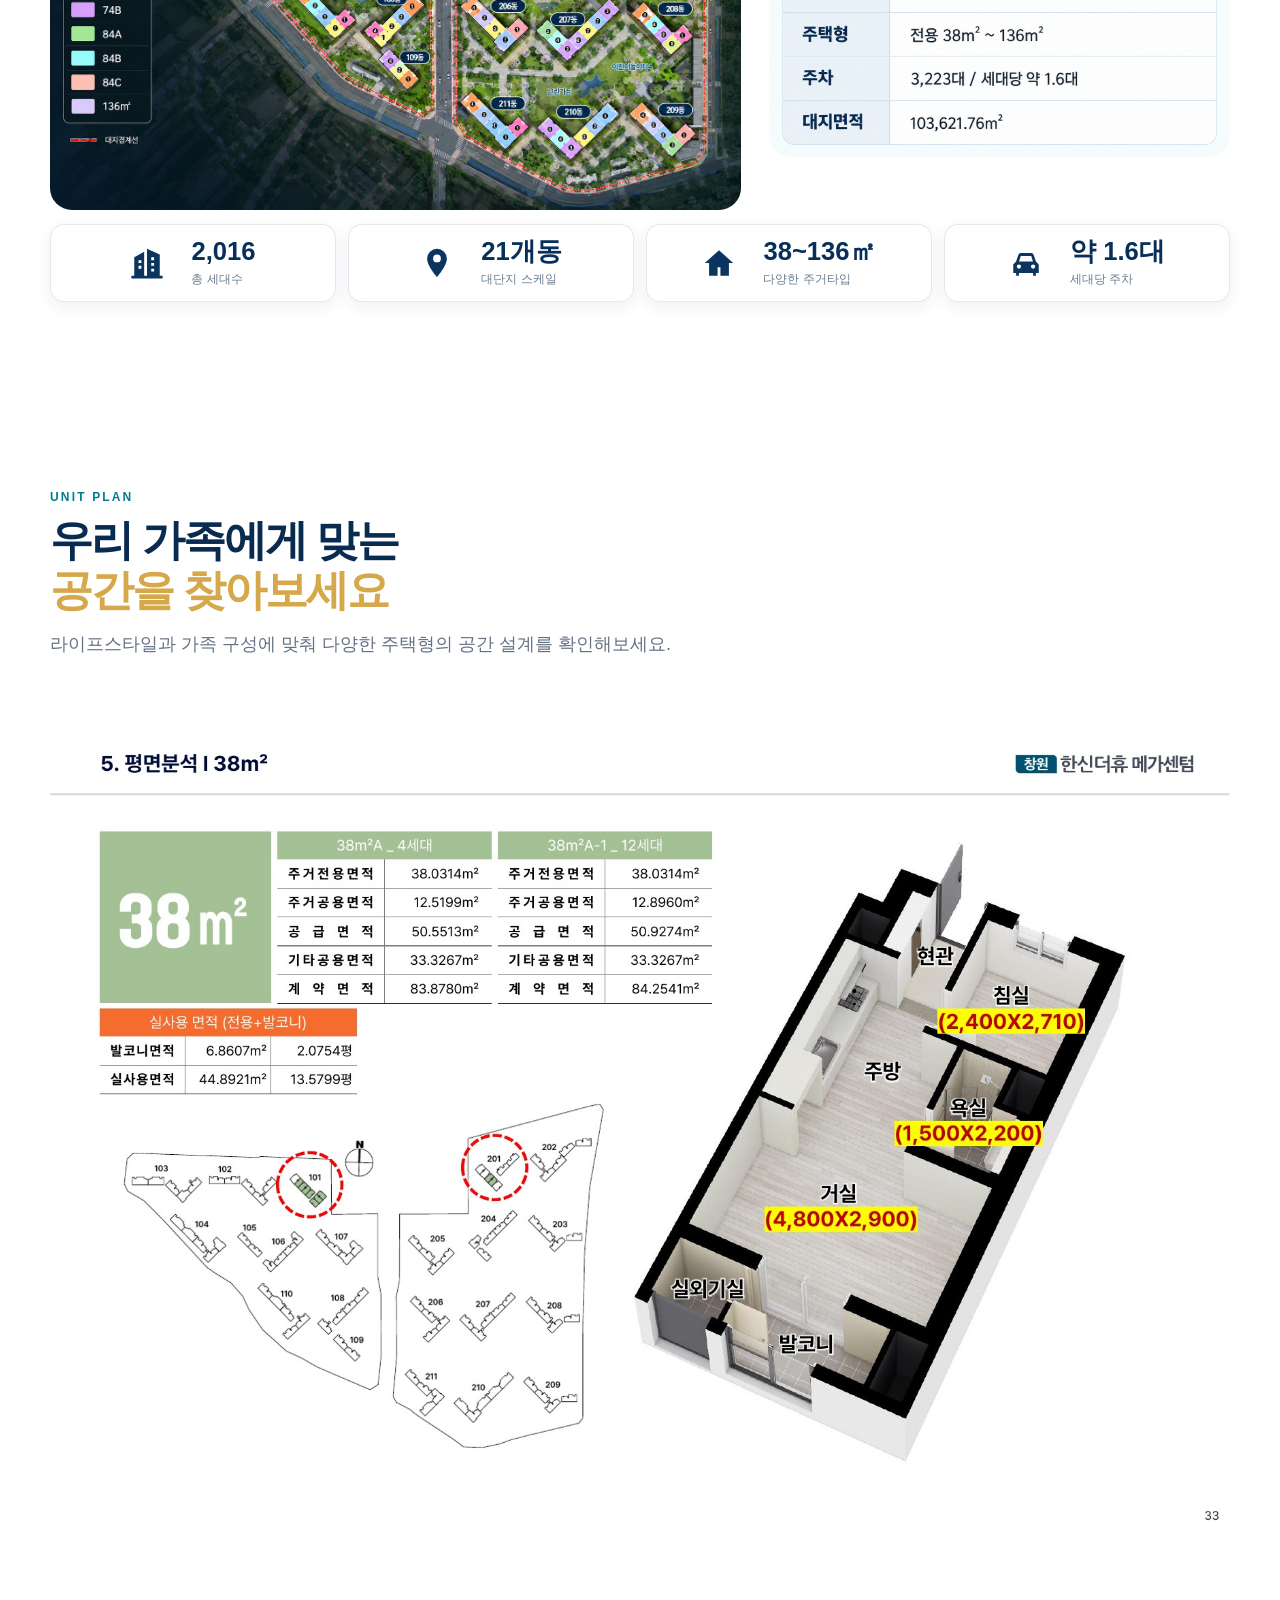
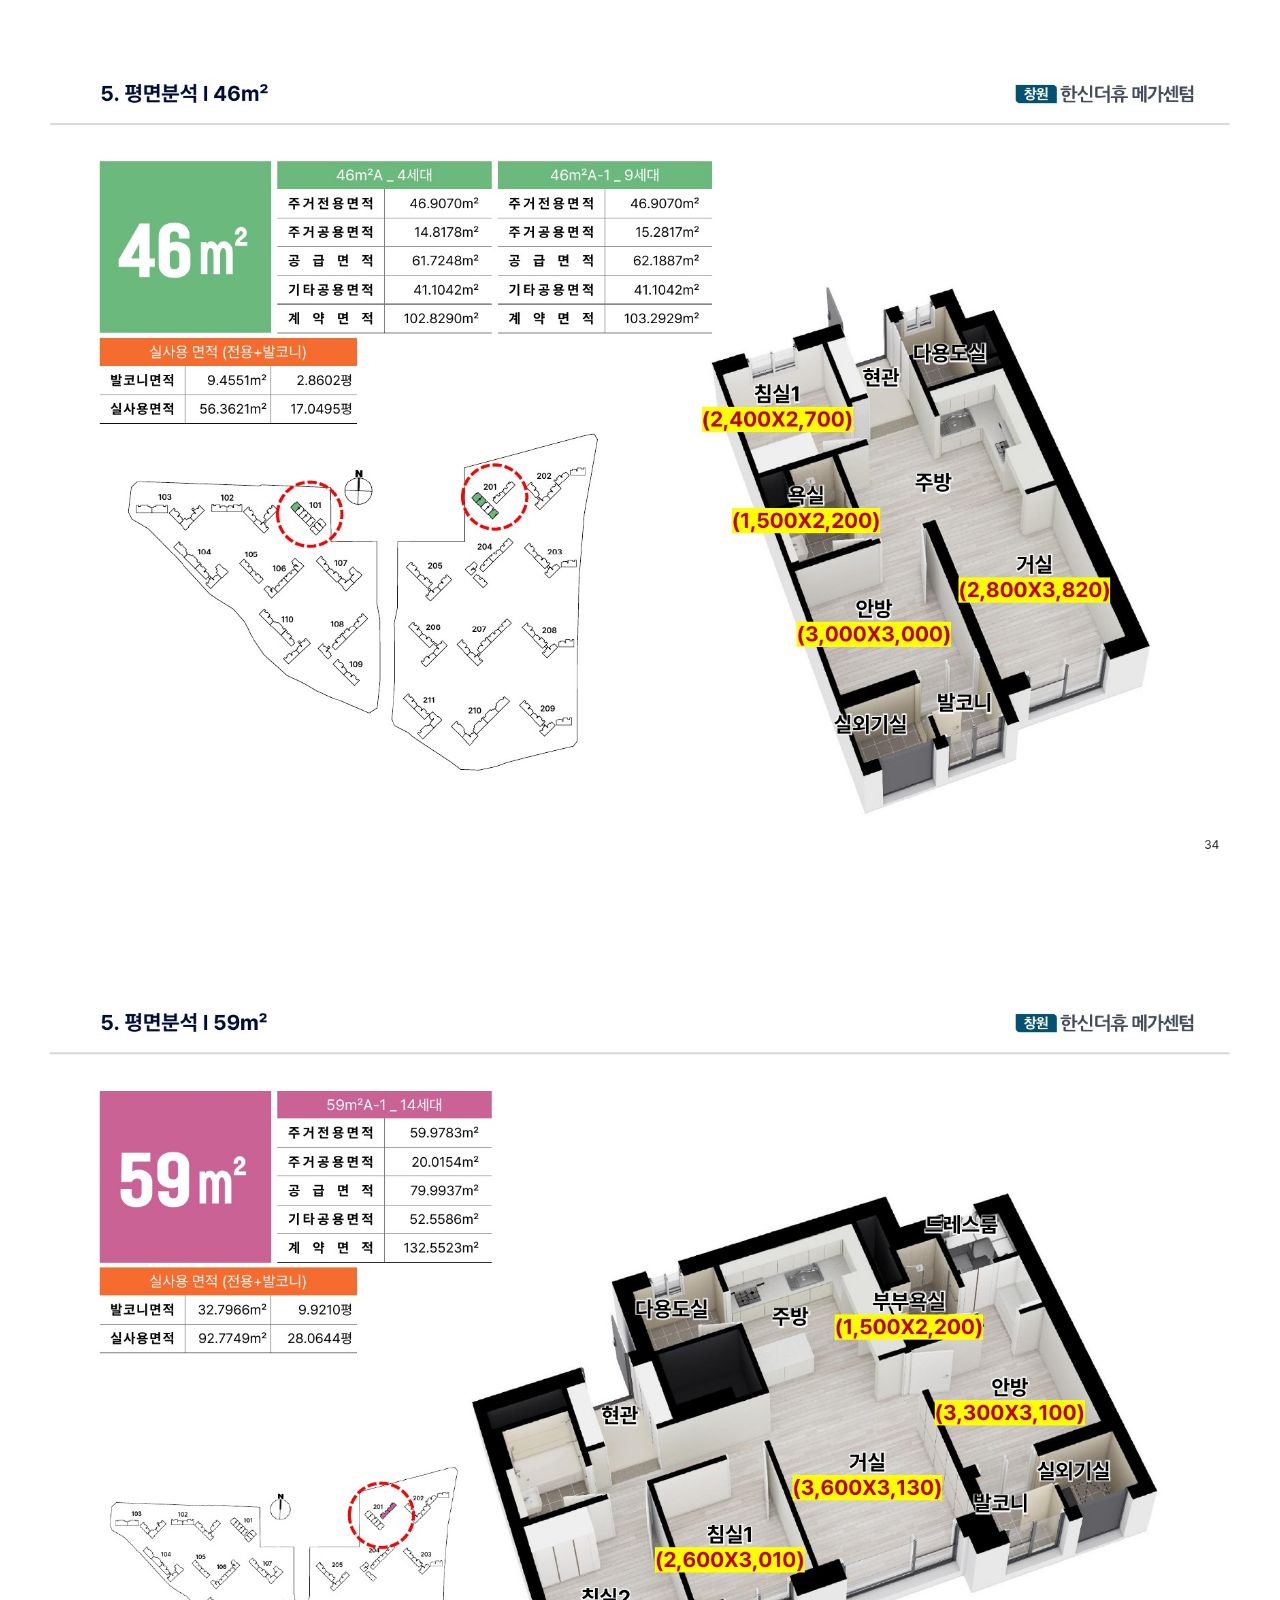
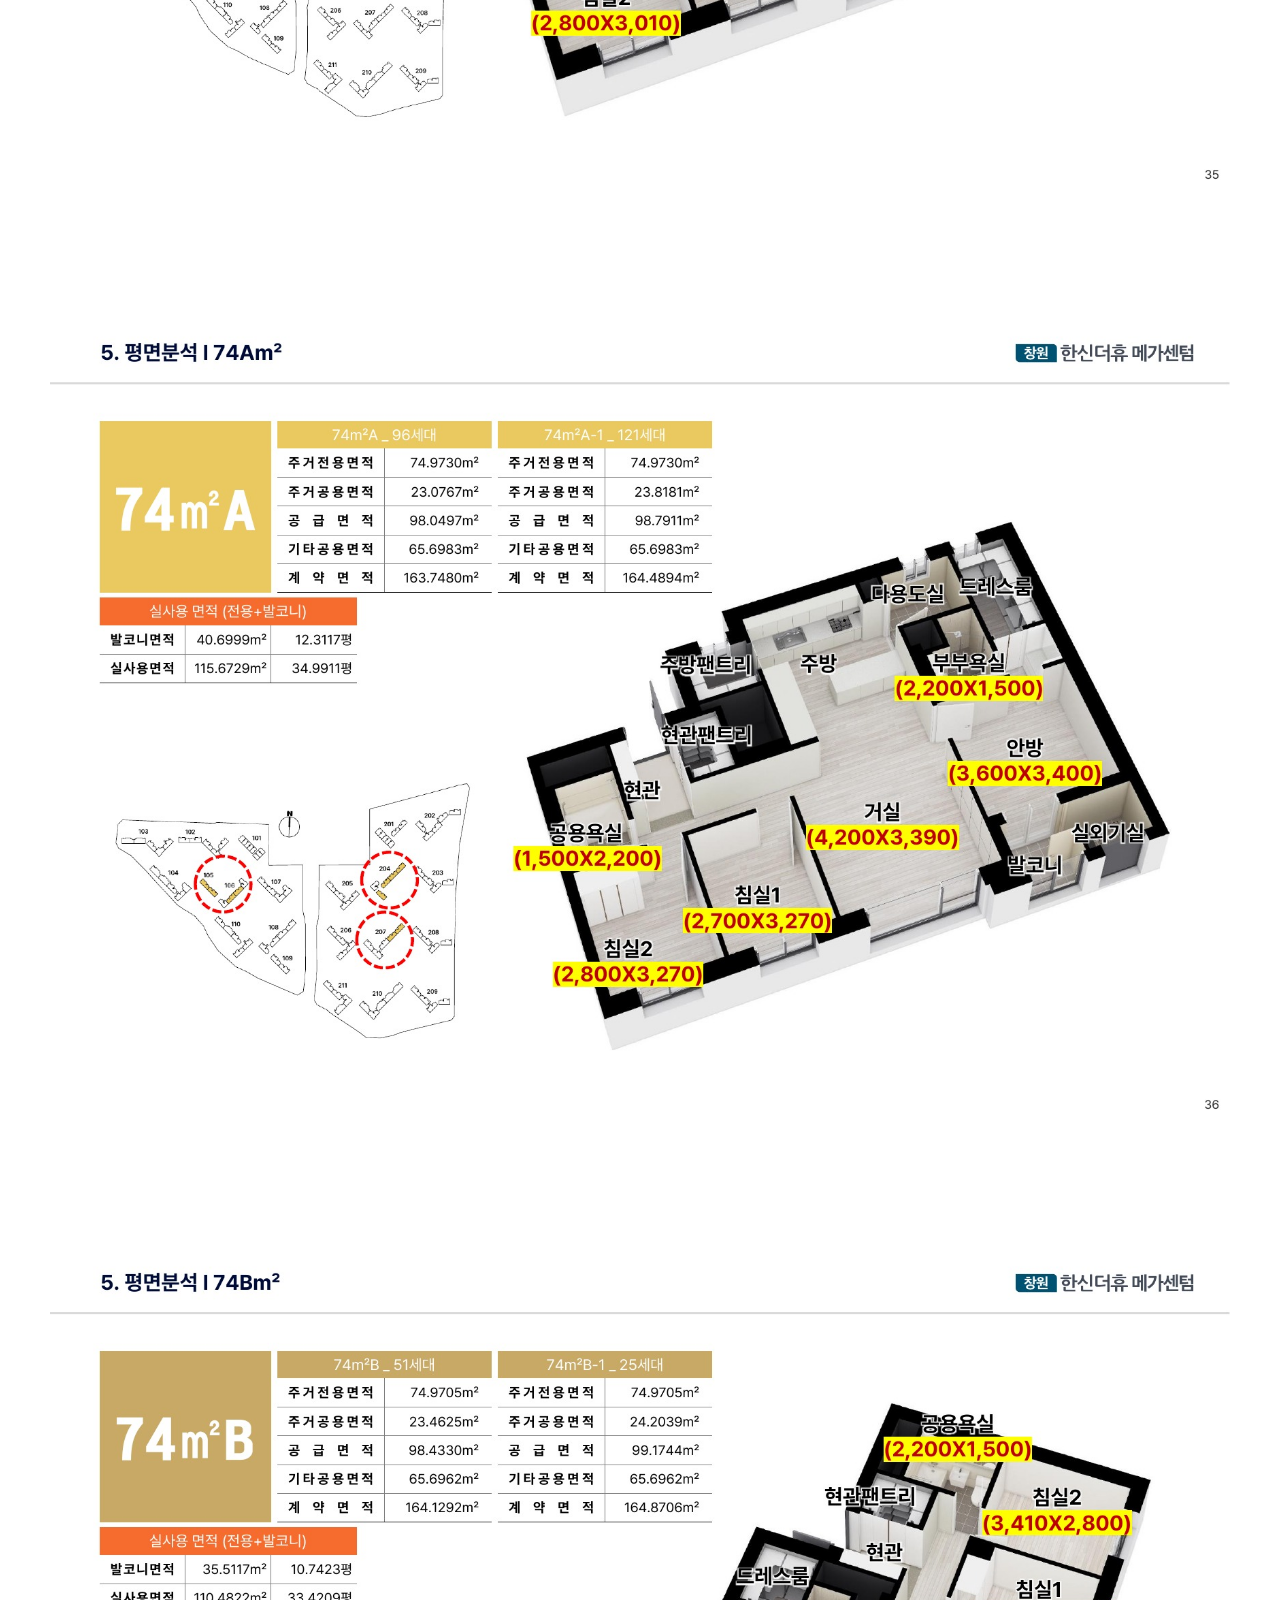
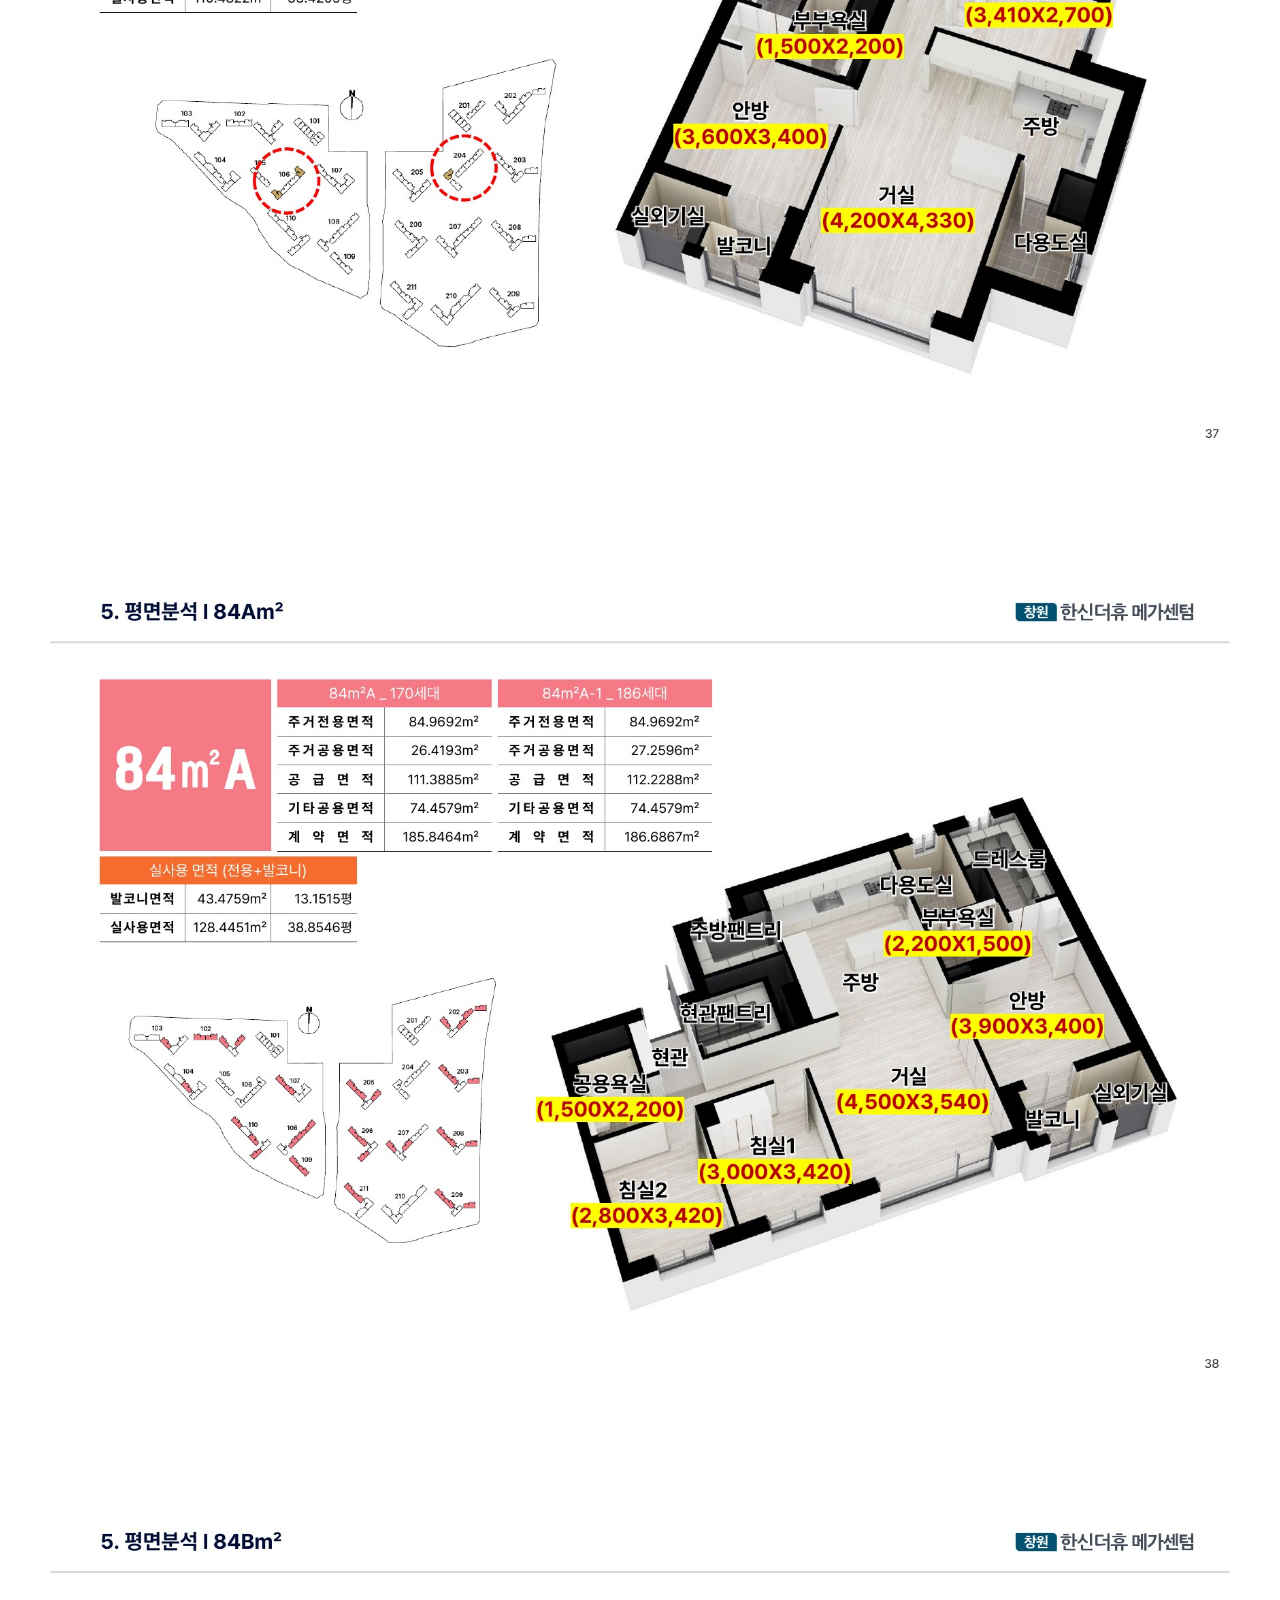
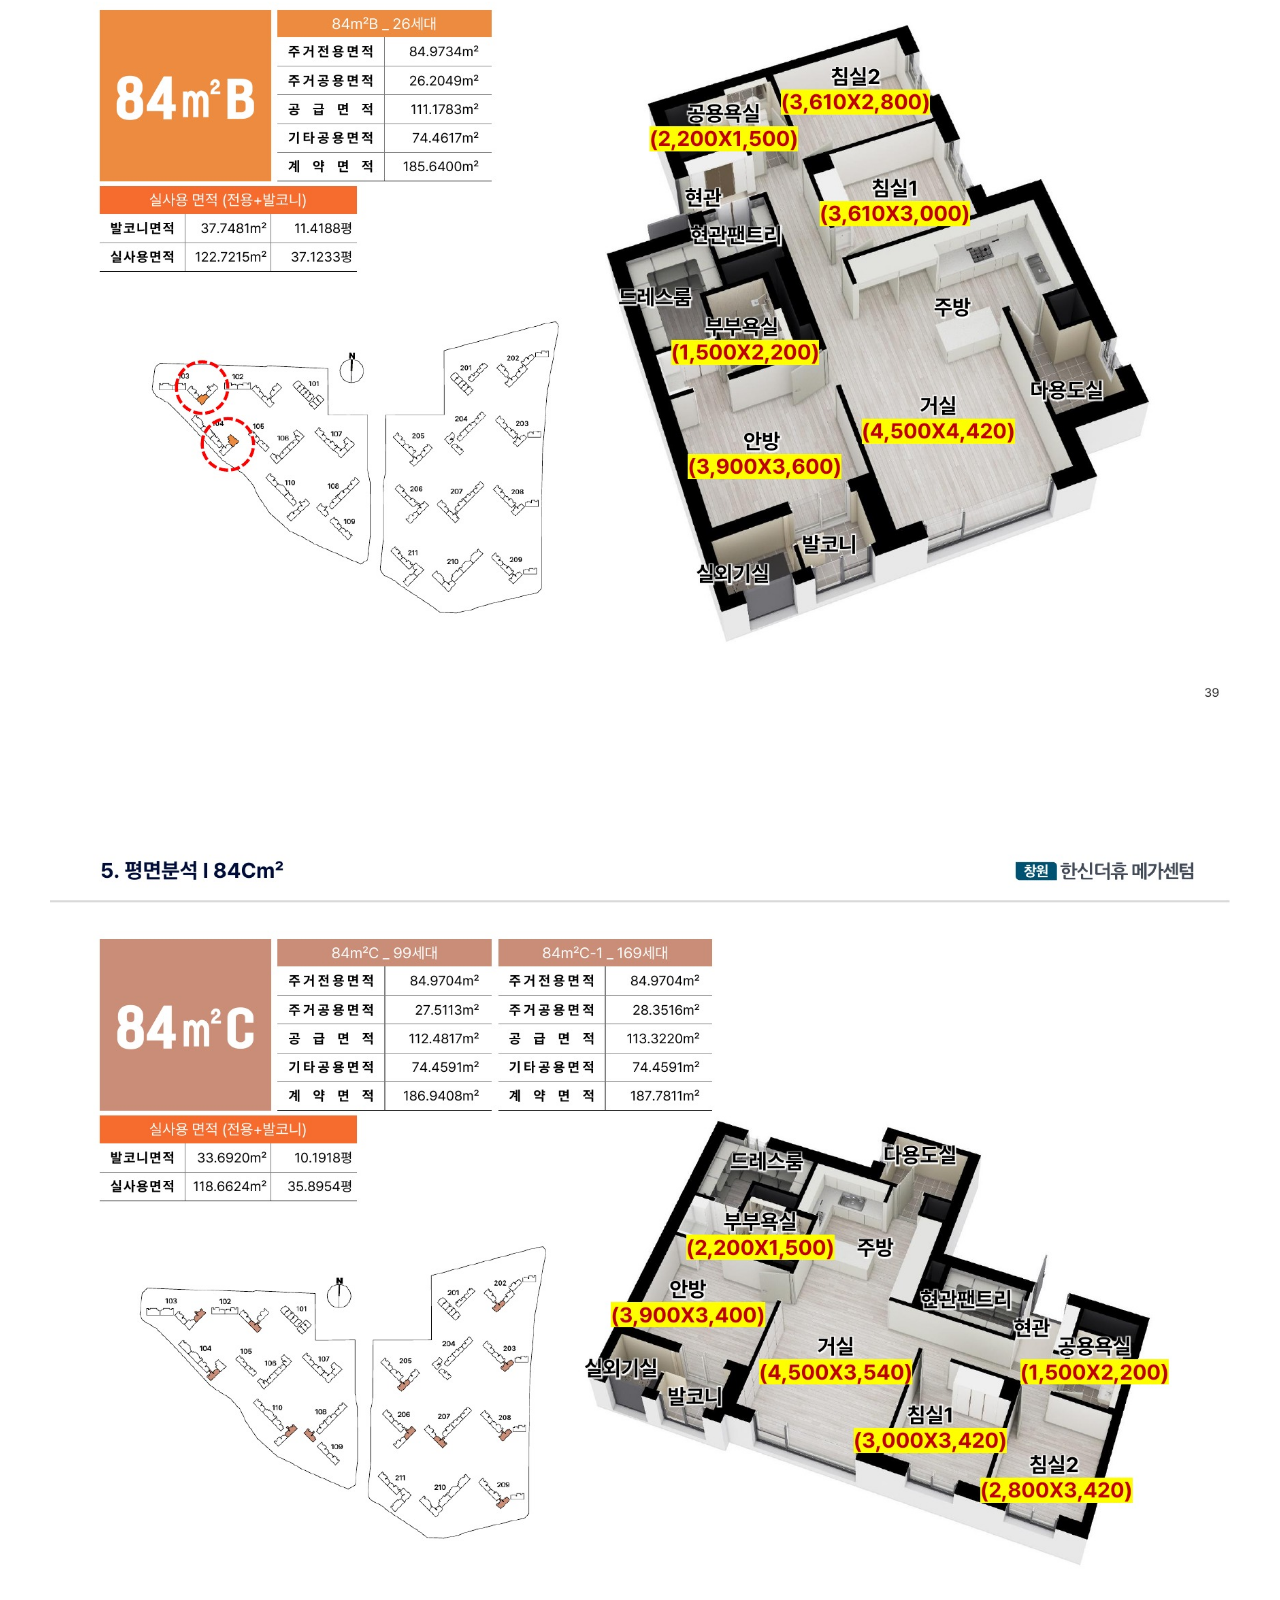
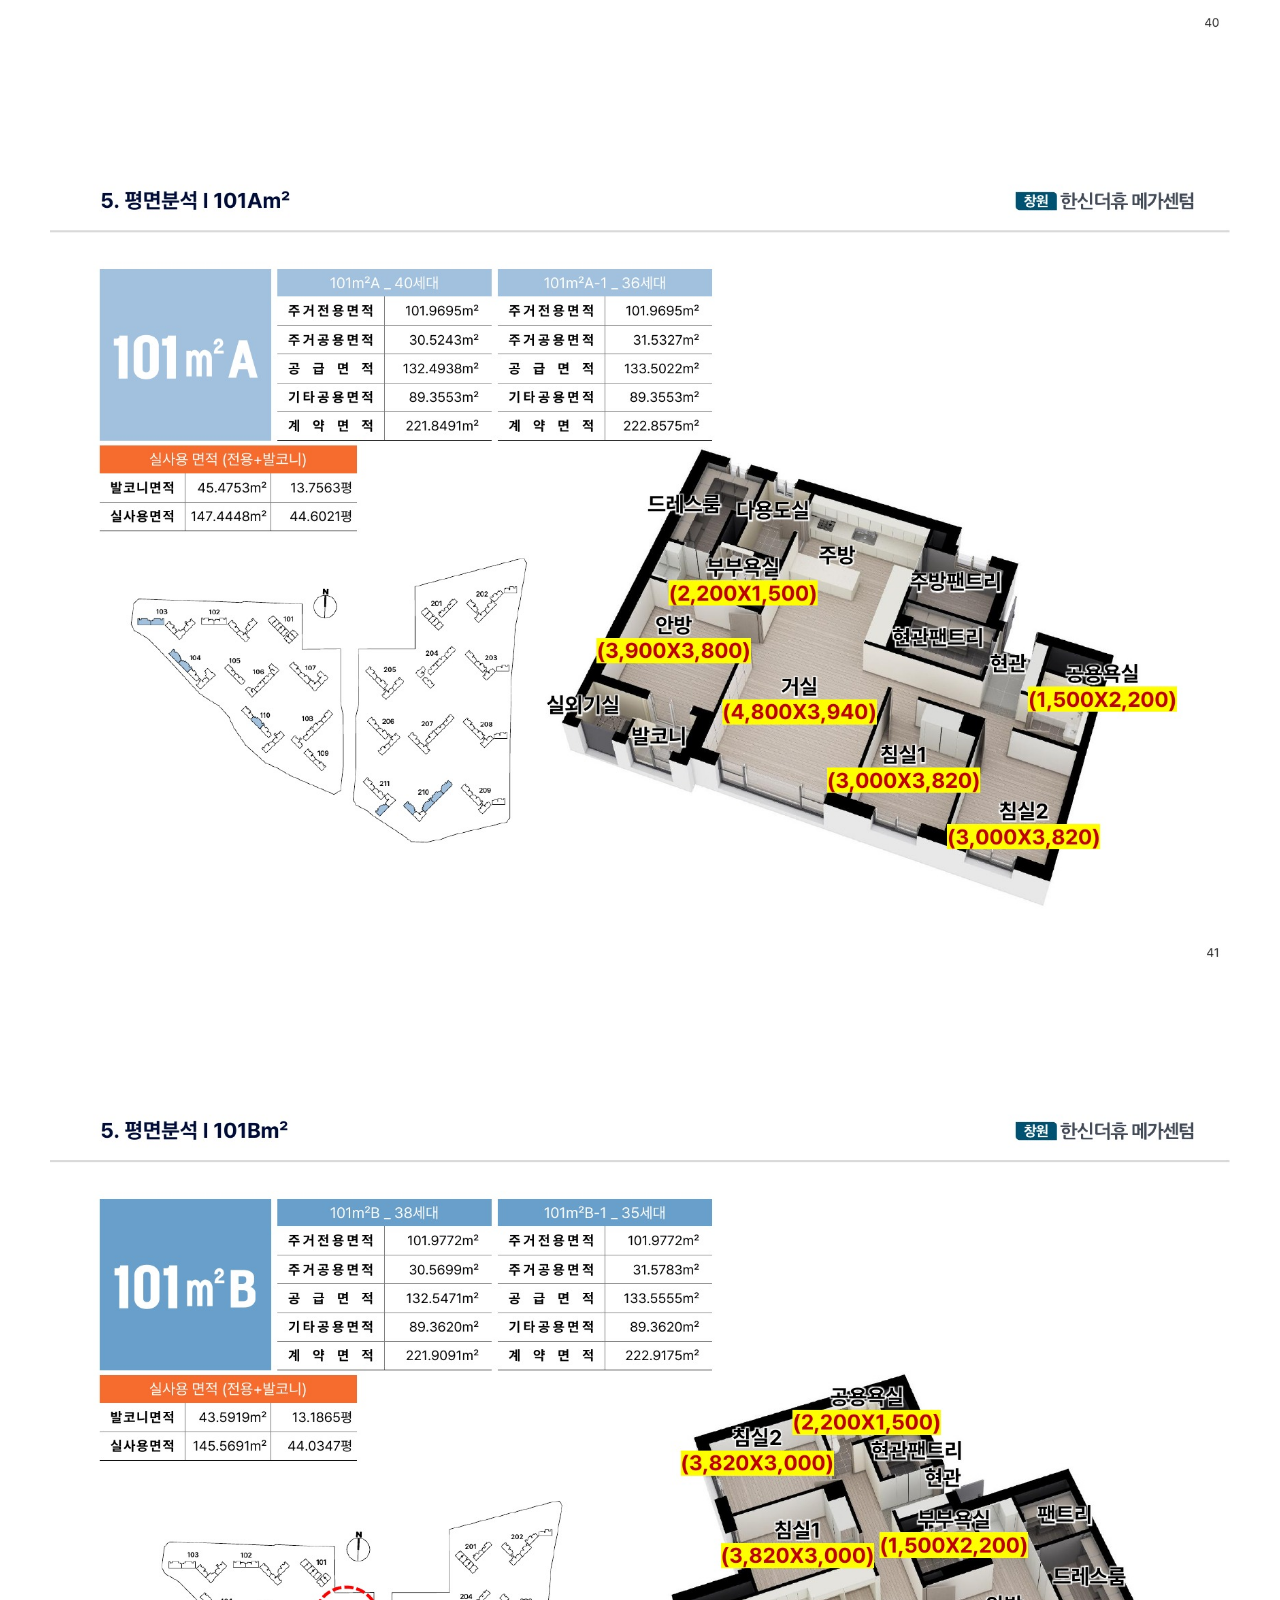
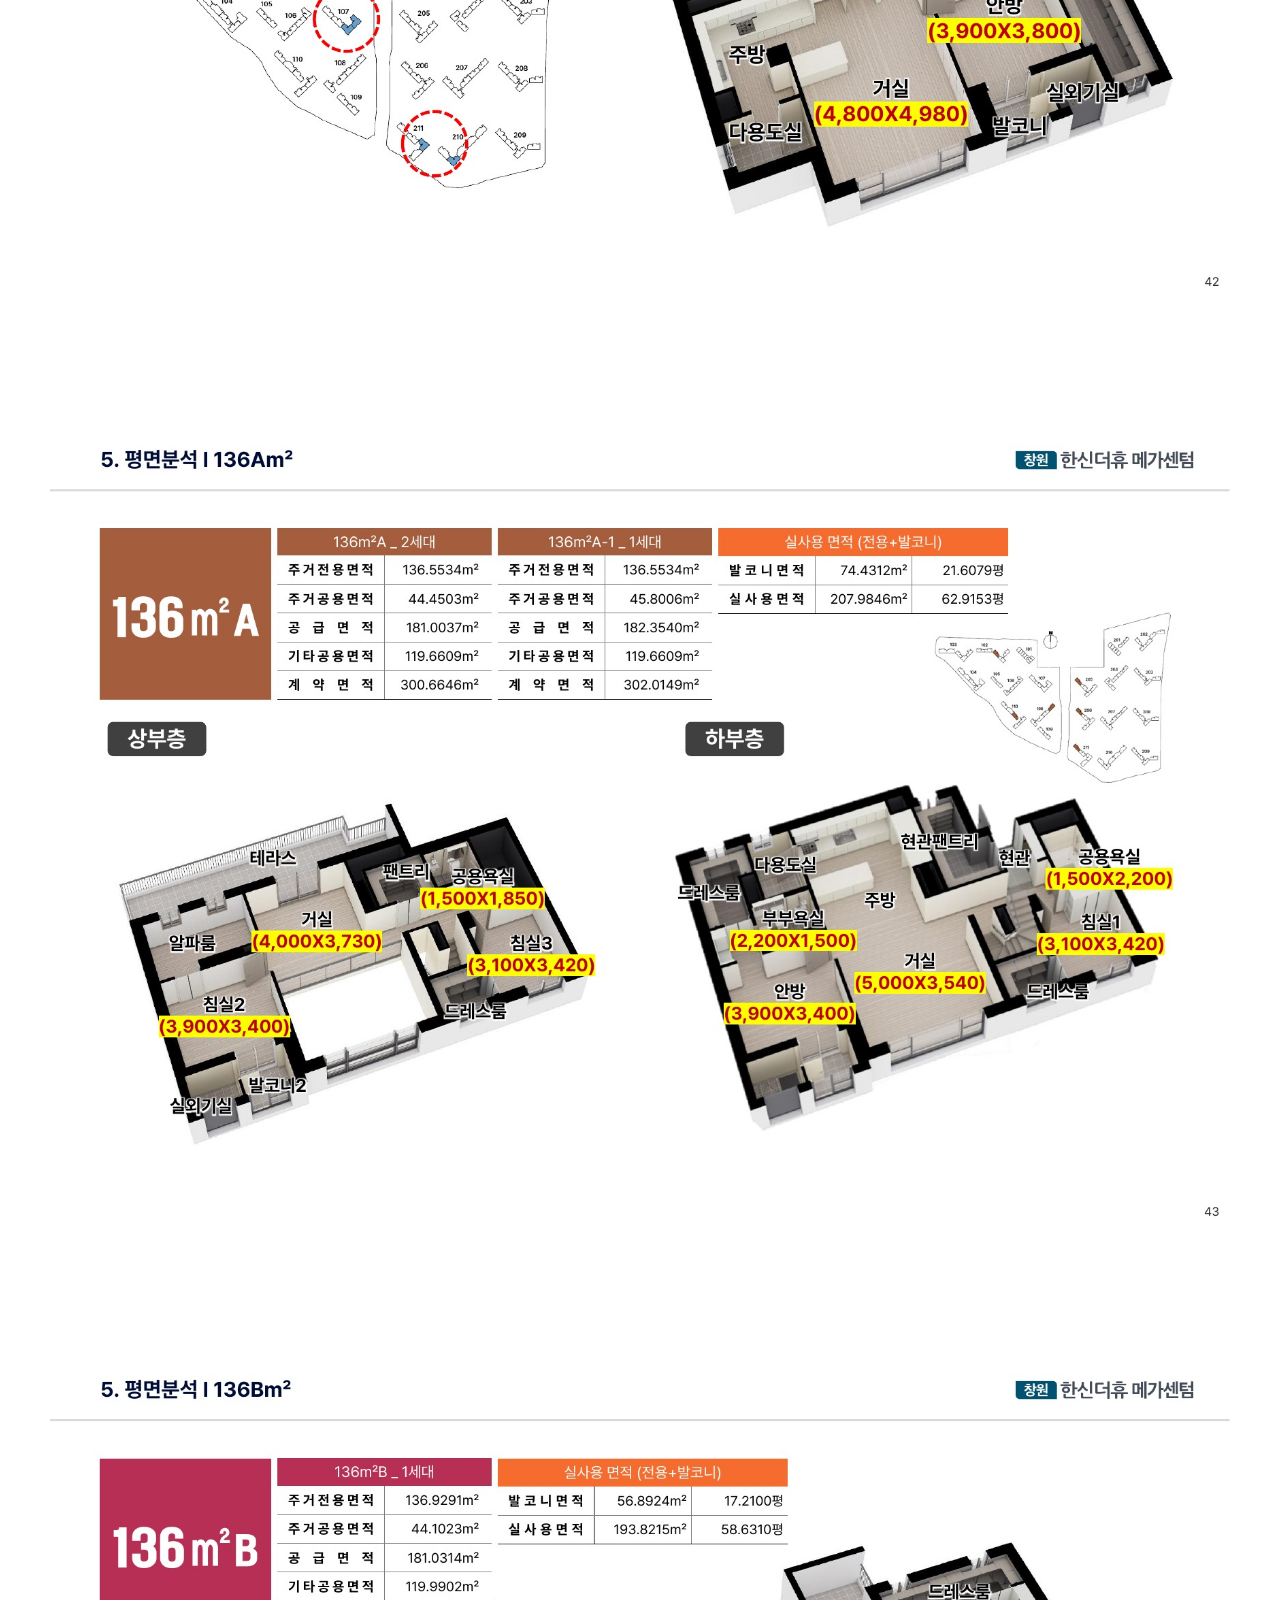
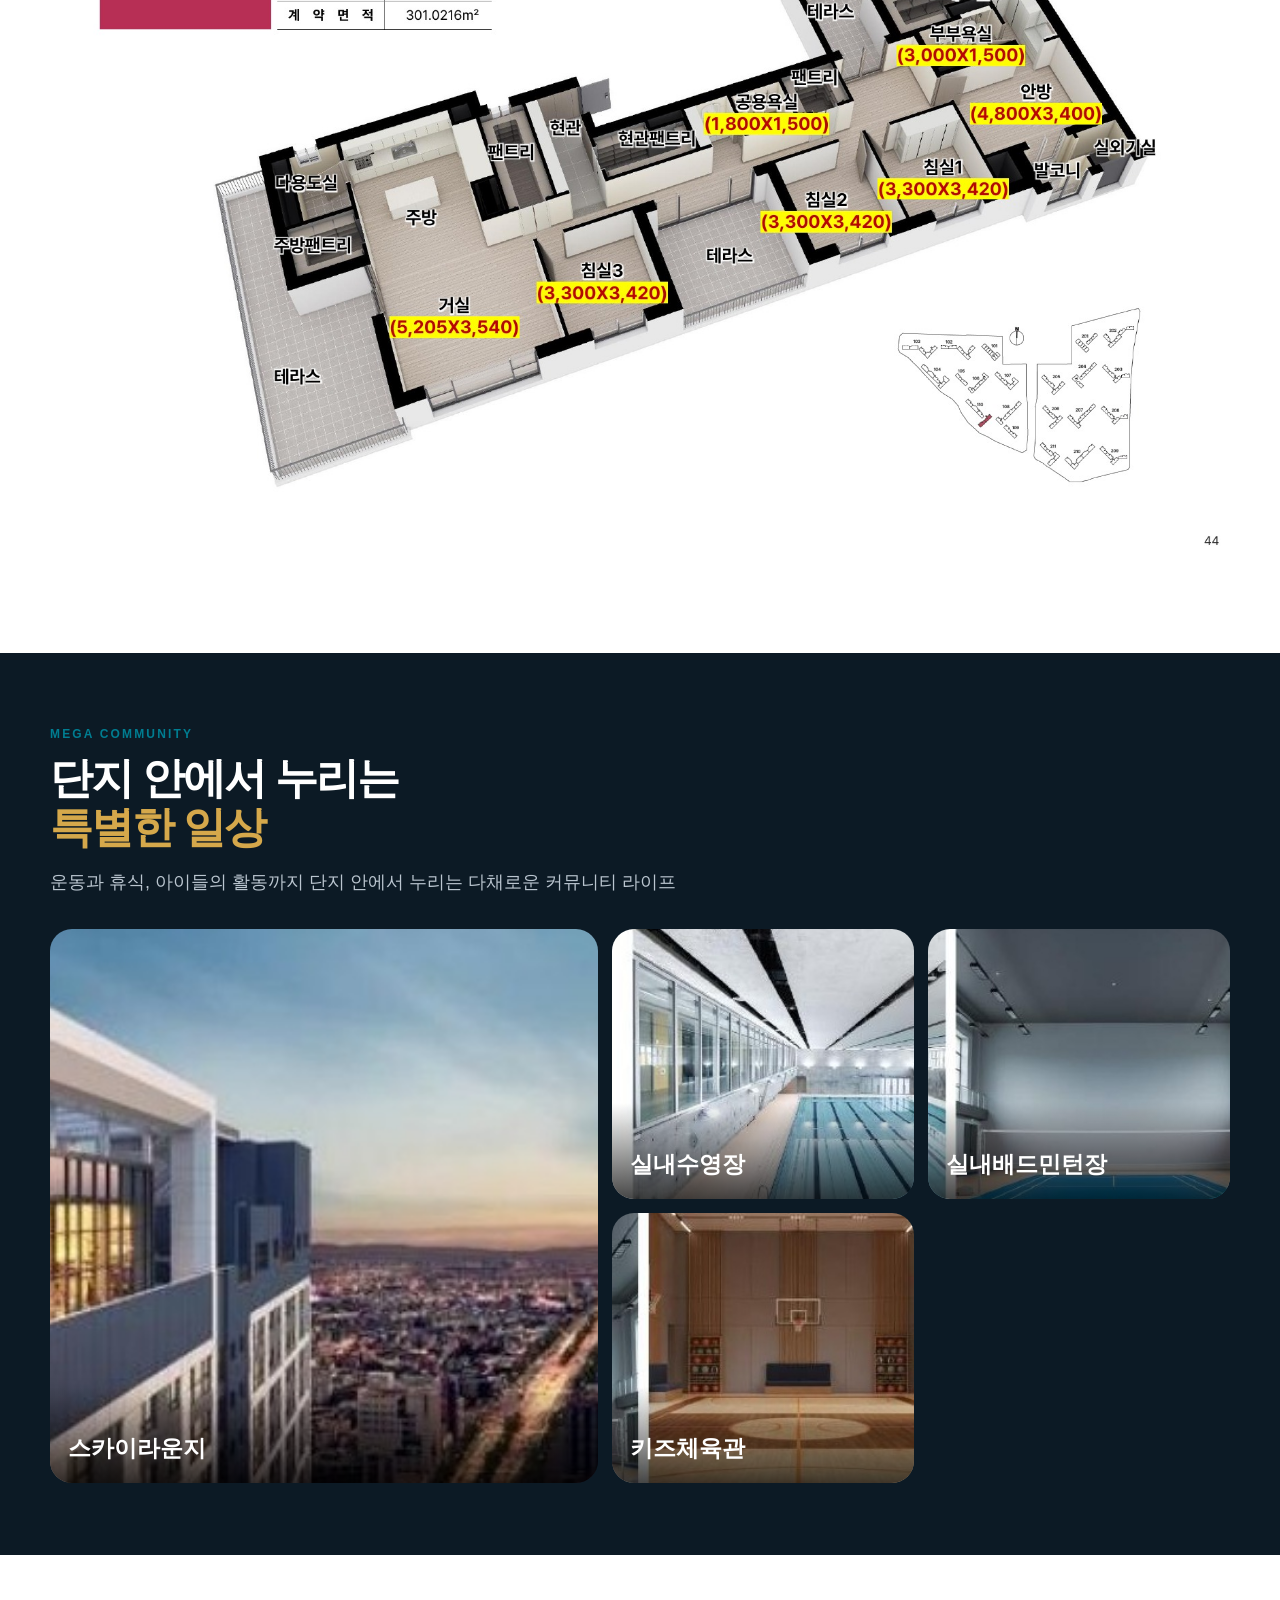
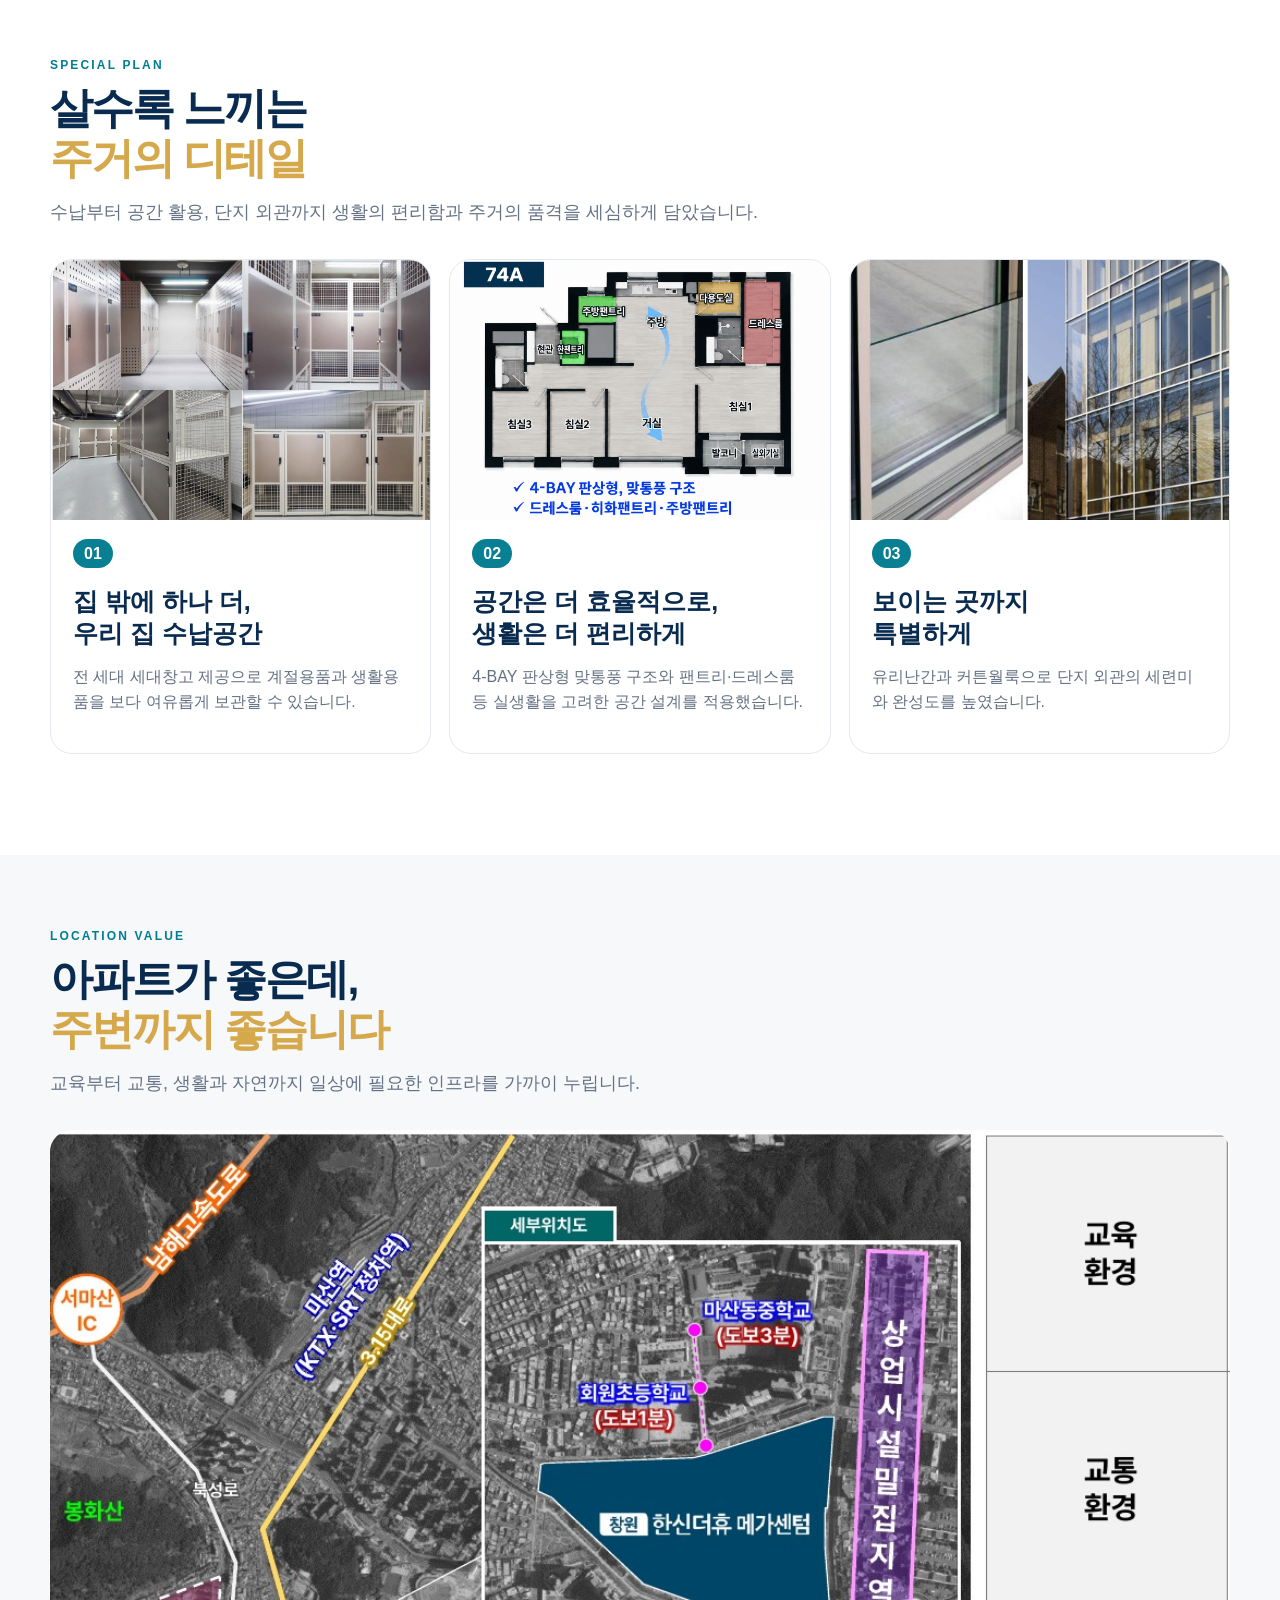
==== commit beb40e11: "Update index.html" ====
--- a/index.html
+++ b/index.html
@@ -37,6 +37,10 @@
           <span class="call-text"><span class="call-label">모델하우스 방문예약 상담</span><strong class="call-number" data-contact-phone>1555-4940</strong></span>
         </a>
       </div>
+      <div class="hero-benefit">
+        <img src="images/hero-benefit.png"
+             alt="계약금 5%, 중도금 60% 전액 무이자, 세대당 약 1.6대 주차">
+      </div>      
     </div>
   </section>
 
--- a/css/custom.css
+++ b/css/custom.css
@@ -73,14 +73,14 @@
     --page-padding-y: 54px;
 
     /* HERO 제목/문구 위치 및 크기 */
-    --mobile-hero-top-gap: 28px;        /* 숫자↑ = HERO 전체가 아래로 내려감 */
+    --mobile-hero-top-gap: 15px;        /* 숫자↑ = HERO 전체가 아래로 내려감 */
     --mobile-hero-title-size: 43px;     /* '창원 한신더휴 / 메가센텀' */
     --mobile-hero-copy-size: 16px;      /* '2,016세대 메가스케일, 새로운 주거공간' */
 
     /* HERO 상담버튼 */
-    --mobile-call-label-size: 15px;     /* '모델하우스 방문예약 상담' */
-    --mobile-call-number-size: 23px;    /* '1555-4940' */
-    --mobile-call-icon-size: 24px;      /* 전화 아이콘 */
+    --mobile-call-label-size: 20px;     /* '모델하우스 방문예약 상담' */
+    --mobile-call-number-size: 35px;    /* '1555-4940' */
+    --mobile-call-icon-size: 30px;      /* 전화 아이콘 */
 
     /* HERO 하단 4개 통계 */
     --mobile-hero-stats-bottom: 82px;   /* 숫자↑ = 통계 4개가 위로 올라감 */
@@ -180,11 +180,22 @@
   text-decoration: none;
 }
 
-#mc2 .call-card .phone-icon {
-  flex: 0 0 auto;
-  font-size: var(--call-icon-size);
-  line-height: 1;
-  color: #e63b78;
+#mc2 .call-card .phone-icon,
+#mc2 .mobile .phone-icon {
+  display:inline-block;
+  width:var(--call-icon-size);
+  height:var(--call-icon-size);
+  flex:0 0 var(--call-icon-size);
+
+  background:#e63b78;
+
+  -webkit-mask:
+    url("data:image/svg+xml,%3Csvg xmlns='http://www.w3.org/2000/svg' viewBox='0 0 24 24'%3E%3Cpath fill='black' d='M6.6 10.8c1.6 3.1 3.5 5 6.6 6.6l2.2-2.2c.3-.3.7-.4 1.1-.3 1.2.4 2.5.6 3.8.6.6 0 1 .4 1 1V20c0 .6-.4 1-1 1C10.8 21 3 13.2 3 3.7c0-.6.4-1 1-1h3.5c.6 0 1 .4 1 1 0 1.3.2 2.6.6 3.8.1.4 0 .8-.3 1.1l-2.2 2.2z'/%3E%3C/svg%3E")
+    center / contain no-repeat;
+
+  mask:
+    url("data:image/svg+xml,%3Csvg xmlns='http://www.w3.org/2000/svg' viewBox='0 0 24 24'%3E%3Cpath fill='black' d='M6.6 10.8c1.6 3.1 3.5 5 6.6 6.6l2.2-2.2c.3-.3.7-.4 1.1-.3 1.2.4 2.5.6 3.8.6.6 0 1 .4 1 1V20c0 .6-.4 1-1 1C10.8 21 3 13.2 3 3.7c0-.6.4-1 1-1h3.5c.6 0 1 .4 1 1 0 1.3.2 2.6.6 3.8.1.4 0 .8-.3 1.1l-2.2 2.2z'/%3E%3C/svg%3E")
+    center / contain no-repeat;
 }
 
 #mc2 .call-card .call-text {
@@ -328,7 +339,9 @@
   }
 
   #mc2 .call-card .phone-icon {
-    font-size: var(--mobile-call-icon-size);
+      width:var(--mobile-call-icon-size);
+      height:var(--mobile-call-icon-size);
+      flex-basis:var(--mobile-call-icon-size);
   }
 
   #mc2 .call-card .call-text {
@@ -496,94 +509,211 @@
 #mc2 .icon-home{-webkit-mask-image:url("data:image/svg+xml,%3Csvg xmlns='http://www.w3.org/2000/svg' viewBox='0 0 24 24'%3E%3Cpath fill='black' d='M12 3 2 12h3v9h6v-6h2v6h6v-9h3L12 3z'/%3E%3C/svg%3E");mask-image:url("data:image/svg+xml,%3Csvg xmlns='http://www.w3.org/2000/svg' viewBox='0 0 24 24'%3E%3Cpath fill='black' d='M12 3 2 12h3v9h6v-6h2v6h6v-9h3L12 3z'/%3E%3C/svg%3E")}
 #mc2 .icon-car{-webkit-mask-image:url("data:image/svg+xml,%3Csvg xmlns='http://www.w3.org/2000/svg' viewBox='0 0 24 24'%3E%3Cpath fill='black' d='M5 11 6.5 6.5A2 2 0 0 1 8.4 5h7.2a2 2 0 0 1 1.9 1.5L19 11l2 2v6h-2v2h-2v-2H7v2H5v-2H3v-6l2-2zm2.1 0h9.8l-1.2-4H8.3l-1.2 4zM7 16a1.5 1.5 0 1 0 0-3 1.5 1.5 0 0 0 0 3zm10 0a1.5 1.5 0 1 0 0-3 1.5 1.5 0 0 0 0 3z'/%3E%3C/svg%3E");mask-image:url("data:image/svg+xml,%3Csvg xmlns='http://www.w3.org/2000/svg' viewBox='0 0 24 24'%3E%3Cpath fill='black' d='M5 11 6.5 6.5A2 2 0 0 1 8.4 5h7.2a2 2 0 0 1 1.9 1.5L19 11l2 2v6h-2v2h-2v-2H7v2H5v-2H3v-6l2-2zm2.1 0h9.8l-1.2-4H8.3l-1.2 4zM7 16a1.5 1.5 0 1 0 0-3 1.5 1.5 0 0 0 0 3zm10 0a1.5 1.5 0 1 0 0-3 1.5 1.5 0 0 0 0 3z'/%3E%3C/svg%3E")}
 
-/* 전 평형 : 이미지 선택 UI 없이 모두 펼침 */
-#mc2 .unit-pages{display:grid;grid-template-columns:1fr;gap:18px;margin-top:20px}
+/* =========================================================
+   UNIT PLAN
+   ---------------------------------------------------------
+   [설계 기준]
+   - 교육자료 원본 페이지를 그대로 사용
+   - 이미지 Crop / 강제 확대 / 강제 비율 변경 없음
+   - 전 평형을 위에서 아래로 순서대로 펼쳐서 표시
+   - 평형과 평형 사이에 충분한 세로 공간 확보
+   - 모바일에서는 기존보다 약 1.5배 여유 있게 구성
+   ========================================================= */
+
+
+/* ---------------------------------------------------------
+   1. 평형 전체 영역
+   --------------------------------------------------------- */
+#mc2 .unit-pages{
+  display:flex;
+  flex-direction:column;
+
+  /* PC에서 평형과 평형 사이 간격 */
+  gap:65px;
+
+  margin-top:28px;
+}
+
+
+/* ---------------------------------------------------------
+   2. 평형 1개 PAGE
+   ---------------------------------------------------------
+   이미지 자체 높이를 억지로 늘리는 것이 아니라
+   평형 하나가 차지하는 공간을 충분히 확보한다.
+   --------------------------------------------------------- */
 #mc2 .unit-page{
   width:100%;
-  min-height:0;
-  aspect-ratio:16/10;
+  box-sizing:border-box;
+
   display:flex;
   align-items:center;
   justify-content:center;
-  overflow:hidden;
+
+  padding:24px 0;
+
   background:#fff;
-}
+
+  /* 원본 전체가 보여야 하므로 자르지 않음 */
+  overflow:visible;
+
+  /* 이전 강제 높이/비율 제거 */
+  min-height:0;
+  aspect-ratio:auto;
+}
+
+
+/* ---------------------------------------------------------
+   3. 평면도 원본 이미지
+   ---------------------------------------------------------
+   원본 PDF → JPG 페이지의 비율을 그대로 유지한다.
+   --------------------------------------------------------- */
 #mc2 .unit-page img{
   display:block;
+
   width:100%;
-  height:100%;
+  max-width:100%;
+
+  height:auto;
+
+  margin:0 auto;
+
   object-fit:contain;
   object-position:center center;
-  margin:0 auto;
-}
-
-/* 84C도 84A와 동일한 중앙 배치 규칙 */
-#mc2 .unit-page.unit-84c{aspect-ratio:16/10}
-
-/* 136㎡는 가로형 원본을 최대한 크게 보이게 하고 높이만 예외 허용 */
-#mc2 .unit-page.unit-136{aspect-ratio:16/11}
-
+}
+
+
+/* ---------------------------------------------------------
+   4. 84C / 136㎡ 예외 규칙 제거
+   ---------------------------------------------------------
+   이제 모든 평형이 원본 페이지이므로
+   별도의 aspect-ratio가 필요하지 않다.
+   --------------------------------------------------------- */
+#mc2 .unit-page.unit-84c,
+#mc2 .unit-page.unit-136{
+  aspect-ratio:auto;
+}
+
+
+/* =========================================================
+   MOBILE
+   ========================================================= */
 @media (max-width:800px){
+
+  /* -------------------------------------------------------
+     MEGA LIVING 통계
+     기존 설정 유지
+     ------------------------------------------------------- */
   #mc2 .mega-stats{
     grid-template-columns:repeat(4,minmax(0,1fr));
     gap:5px;
     margin-top:10px;
   }
+
   #mc2 .mega-stat{
     min-height:56px;
     gap:5px;
     padding:7px 5px;
     border-radius:8px;
   }
+
   #mc2 .mega-stat-icon{
-    width:20px;height:20px;flex-basis:20px;
+    width:20px;
+    height:20px;
+    flex-basis:20px;
     padding-right:5px;
+
     -webkit-mask-size:20px 20px;
     mask-size:20px 20px;
   }
-  #mc2 .mega-stat b{font-size:clamp(12px,3.5vw,16px)}
-  #mc2 .mega-stat small{font-size:8px;margin-top:3px}
-
-  /* 모바일 핵심: 한 평형이 폭 대비 과도하게 길어지지 않게 */
-  #mc2 .unit-pages{gap:10px;margin-top:12px}
+
+  #mc2 .mega-stat b{
+    font-size:clamp(12px,3.5vw,16px);
+  }
+
+  #mc2 .mega-stat small{
+    font-size:8px;
+    margin-top:3px;
+  }
+
+
+  /* -------------------------------------------------------
+     5. 모바일 평형 전체 영역
+     -------------------------------------------------------
+     기존 gap 10px → 56px
+
+     평형 하나가 끝난 뒤 다음 평형이 바로 붙지 않도록
+     충분한 세로 호흡을 준다.
+     ------------------------------------------------------- */
+  #mc2 .unit-pages{
+    display:flex;
+    flex-direction:column;
+
+    gap:80px;
+
+    margin-top:20px;
+  }
+
+
+  /* -------------------------------------------------------
+     6. 모바일 평형 1개 PAGE
+     -------------------------------------------------------
+     위/아래 여백을 추가하여
+     한 평형이 차지하는 세로 영역을 키운다.
+     ------------------------------------------------------- */
   #mc2 .unit-page{
     width:100%;
-    aspect-ratio:1/1.42;
-    padding:0;
-  }
-  #mc2 .unit-page img{
-    width:100%;
-    height:100%;
-    object-fit:contain;
-    object-position:center center;
-  }
-
-  /* 84C는 84A와 완전히 같은 모바일 프레임 */
-  #mc2 .unit-page.unit-84c{aspect-ratio:1/1.42}
-
-  /* 136만 가로형 때문에 조금 더 높게 허용 */
-  #mc2 .unit-page.unit-136{aspect-ratio:1/1.55}
-}
-
-/* 2026-09-15 평면도 실제 이미지 재배치본 */
-@media (max-width:800px){
-  #mc2 .unit-page{
-    aspect-ratio: 1 / 1.50;
+    min-height:0;
+
     display:flex;
     align-items:center;
     justify-content:center;
-    overflow:hidden;
-  }
+
+    box-sizing:border-box;
+
+    /*
+       평형 PAGE 자체의 위/아래 공간
+       숫자 ↑ = 한 평형의 세로 공간 ↑
+    */
+    padding:28px 0;
+
+    margin:0;
+
+    background:#fff;
+
+    overflow:visible;
+
+    aspect-ratio:auto;
+  }
+
+
+  /* -------------------------------------------------------
+     7. 모바일 원본 평면도
+     -------------------------------------------------------
+     ★ 가장 중요
+     - 115% 강제 확대 제거
+     - 좌우 이동 제거
+     - 원본 전체 표시
+     ------------------------------------------------------- */
   #mc2 .unit-page img{
+    display:block;
+
     width:100%;
-    height:100%;
+    max-width:100%;
+
+    height:auto;
+
+    margin:0 auto;
+
     object-fit:contain;
     object-position:center center;
   }
-  #mc2 .unit-page.unit-84c{
-    aspect-ratio:1 / 1.50;
-  }
+
+
+  /* -------------------------------------------------------
+     8. 모든 평형 동일 원칙
+     ------------------------------------------------------- */
+  #mc2 .unit-page.unit-84c,
   #mc2 .unit-page.unit-136{
-    aspect-ratio:1 / 1.62;
-  }
-}
+    aspect-ratio:auto;
+  }
+}
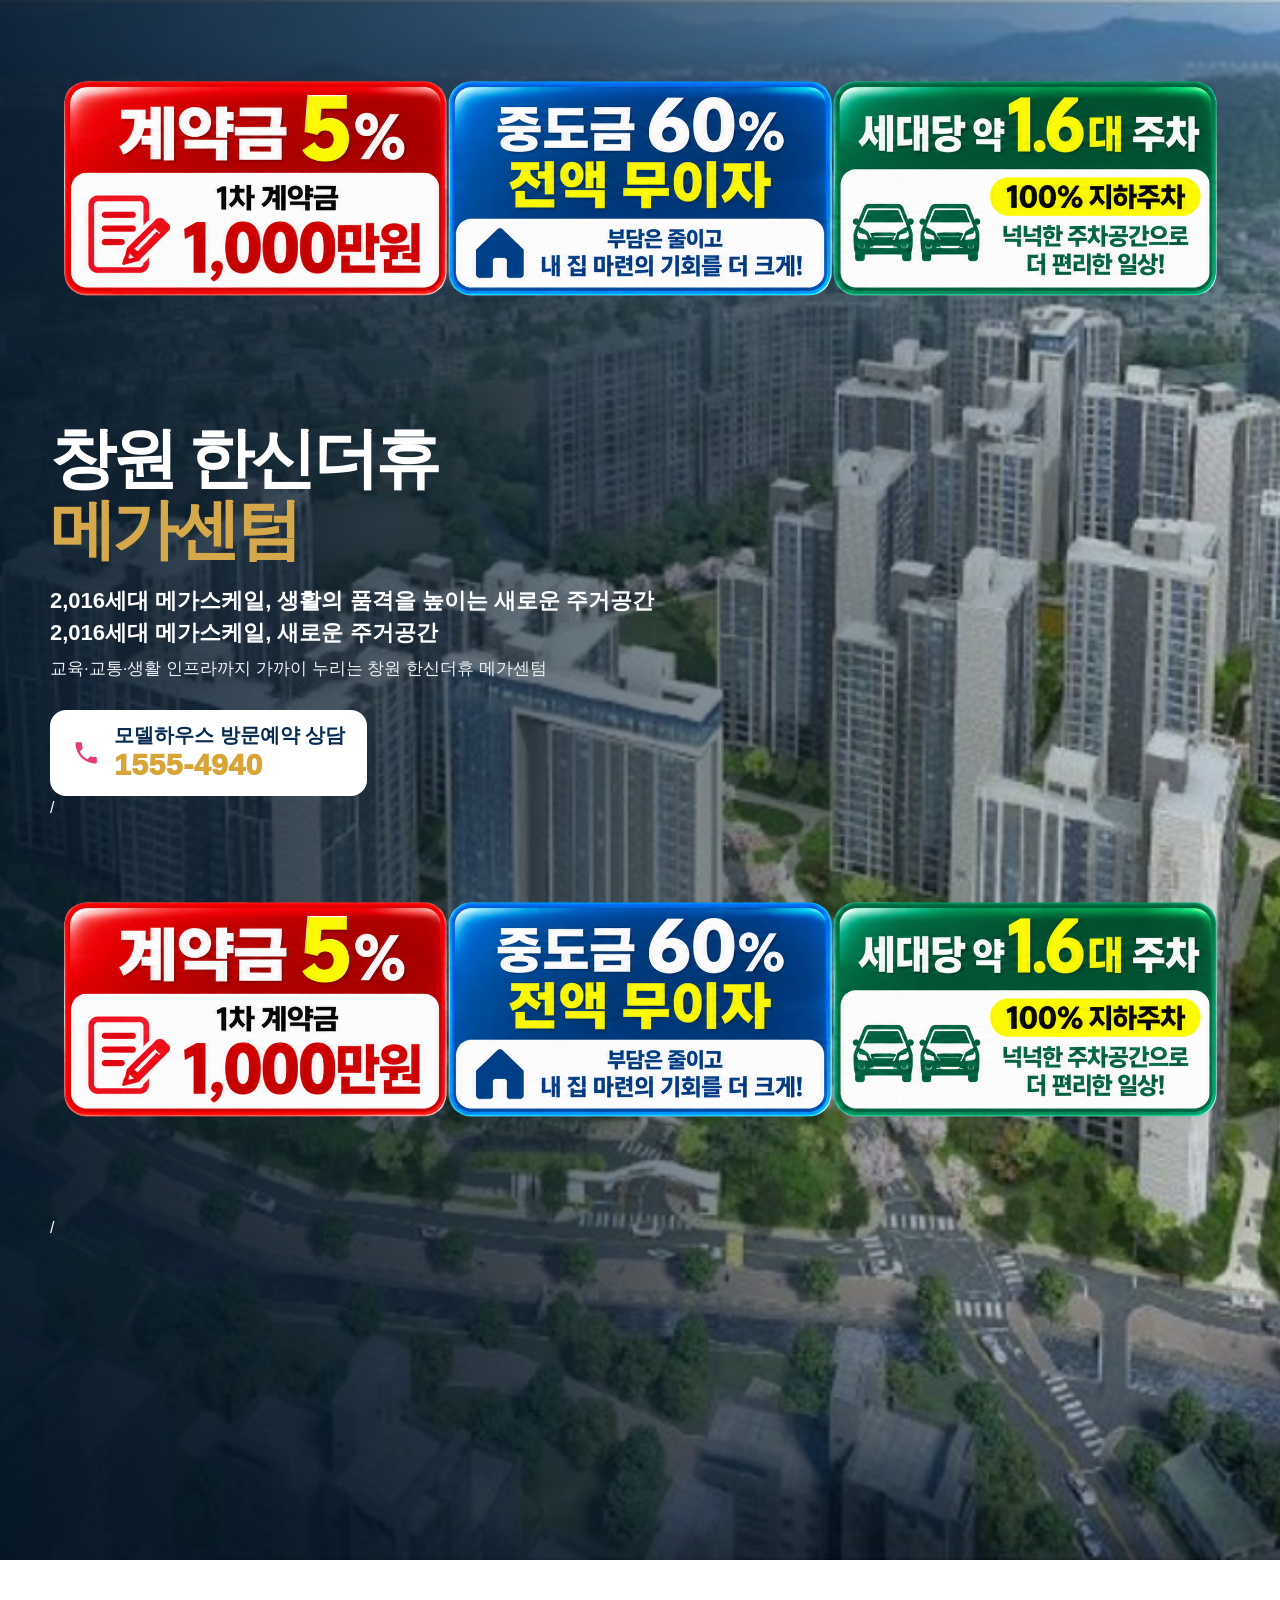
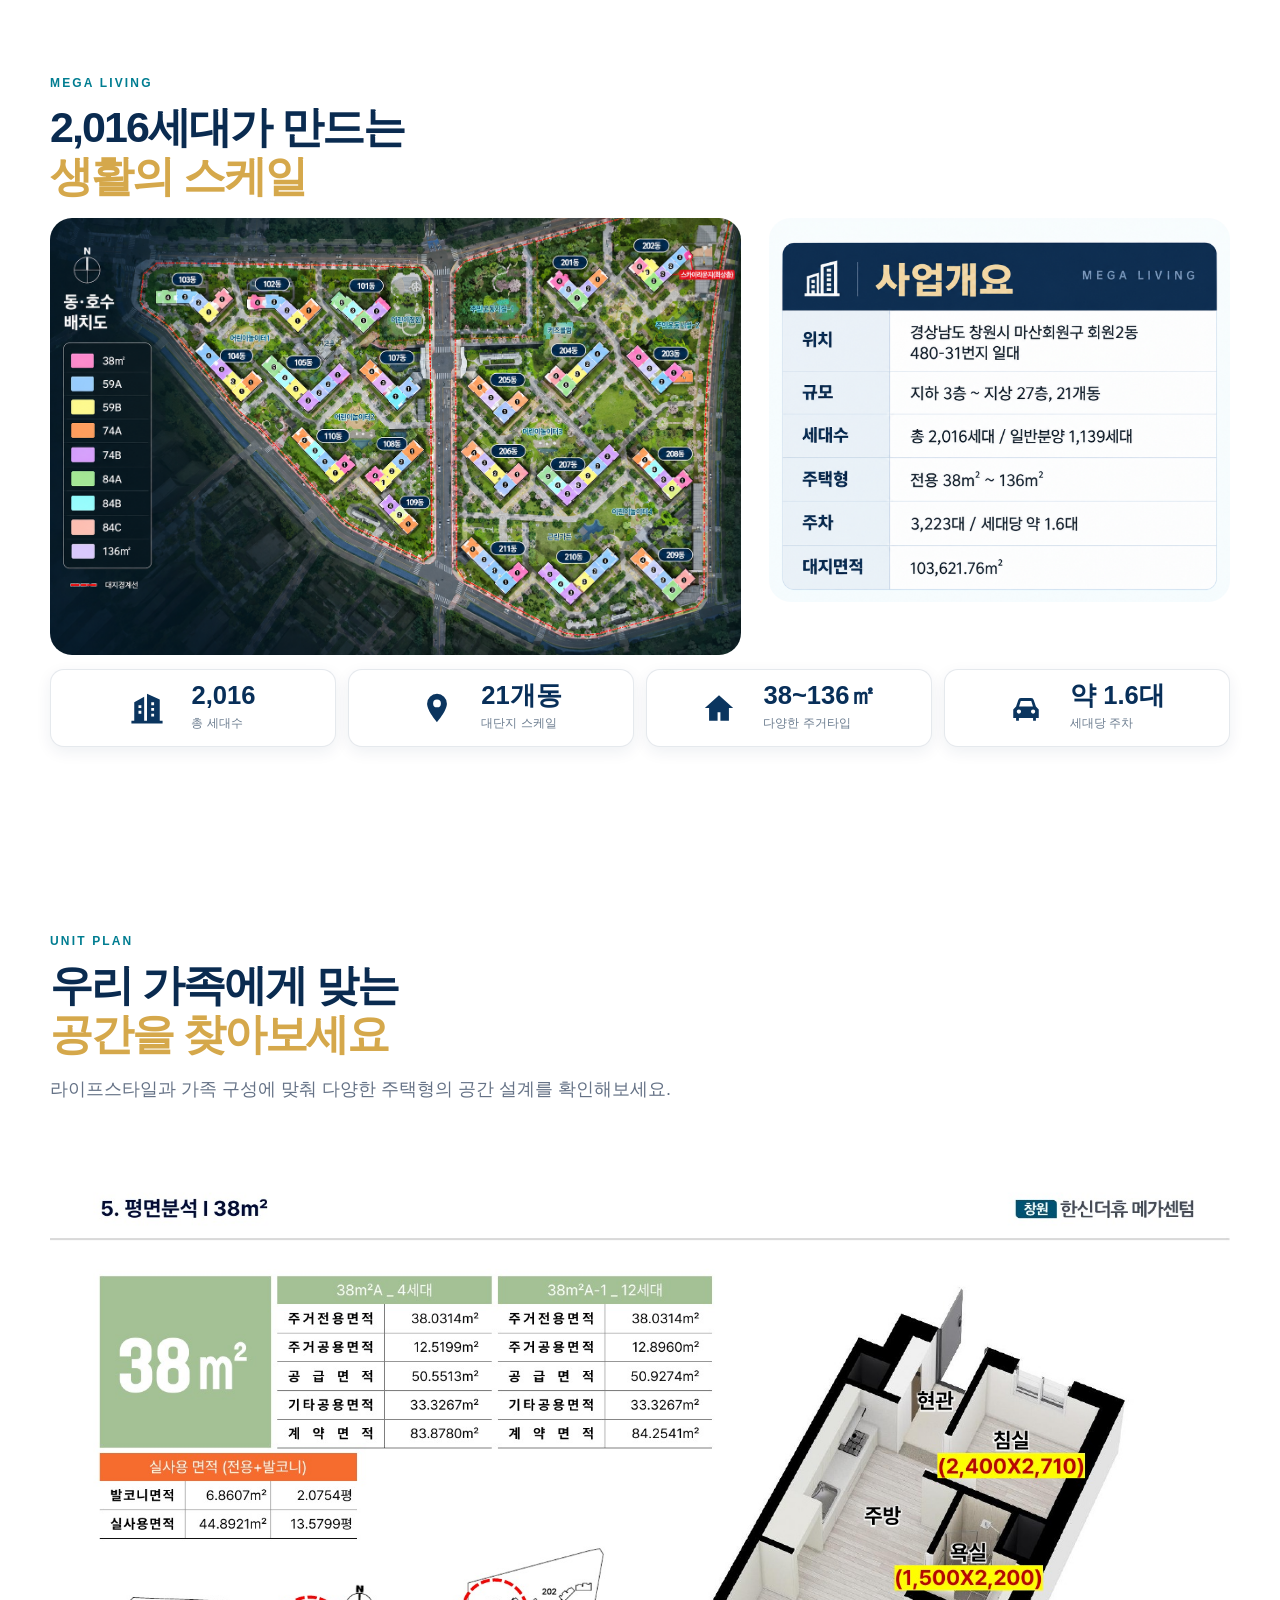
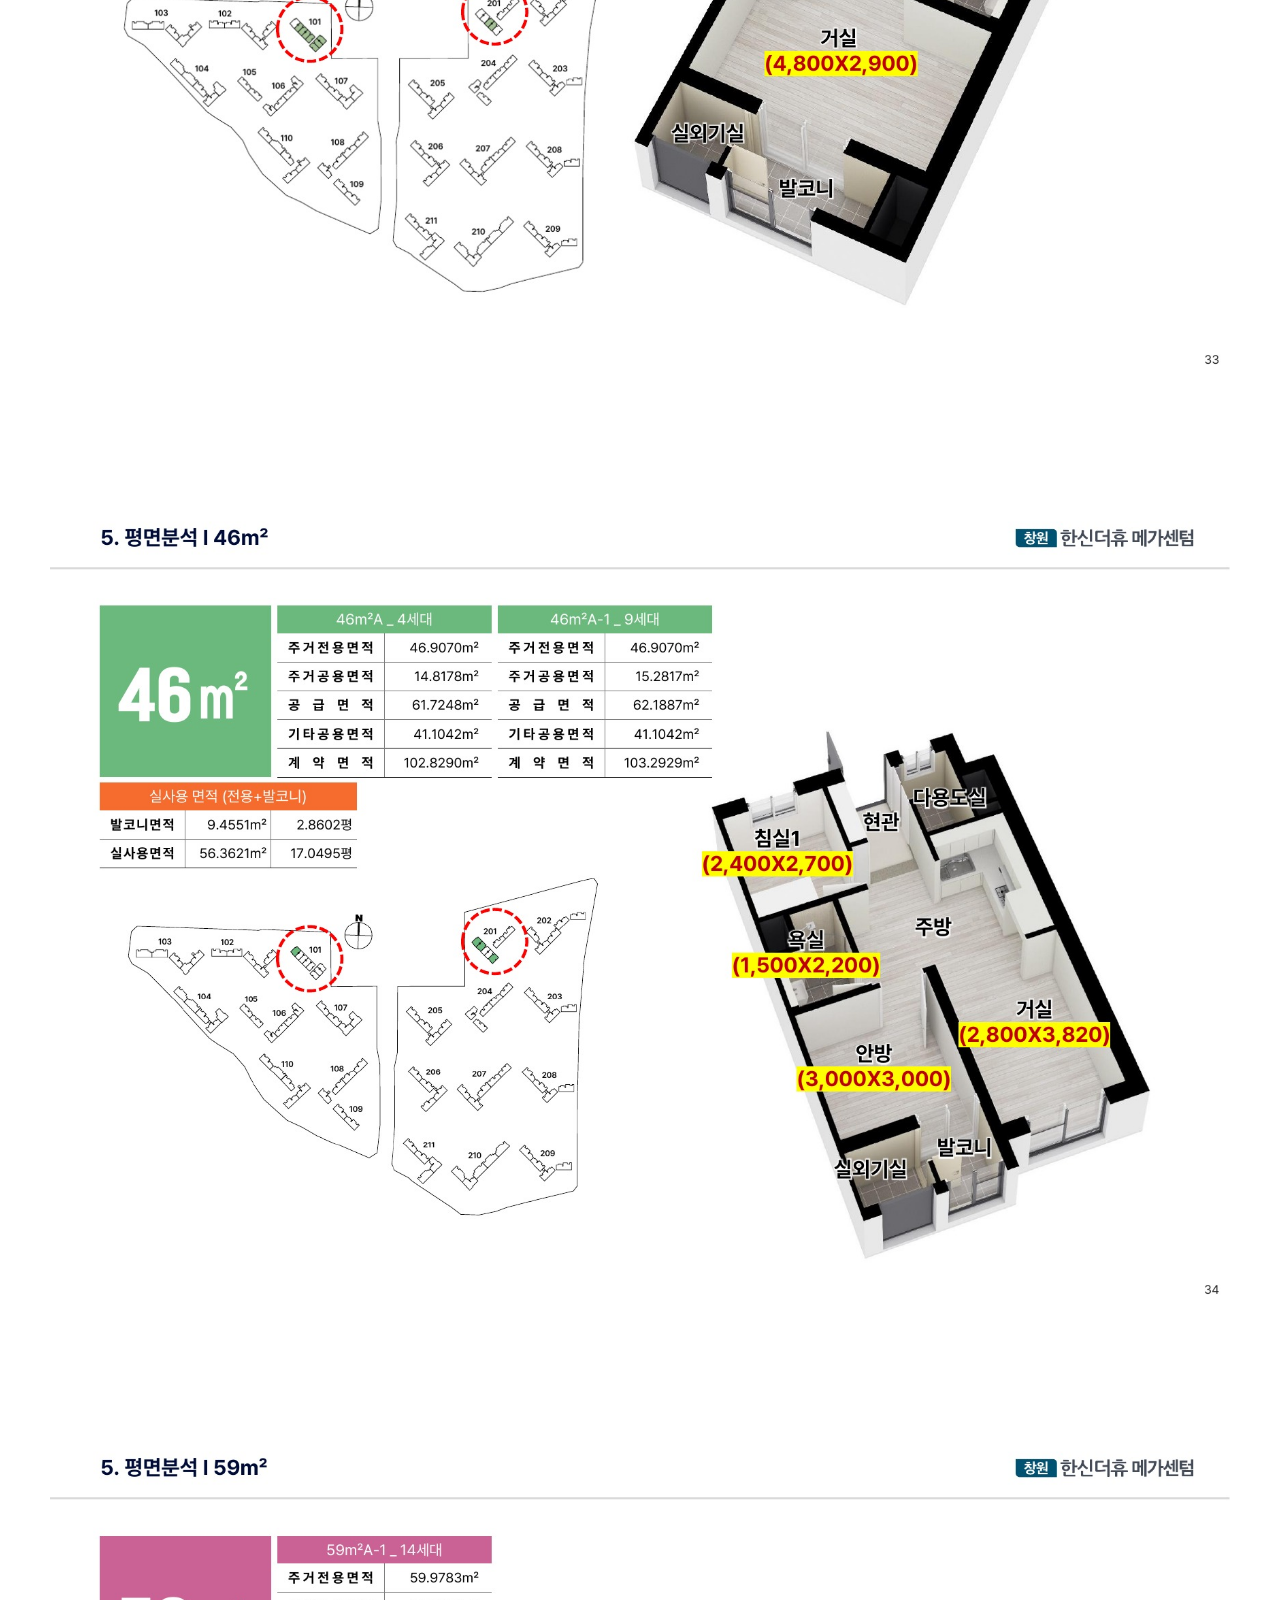
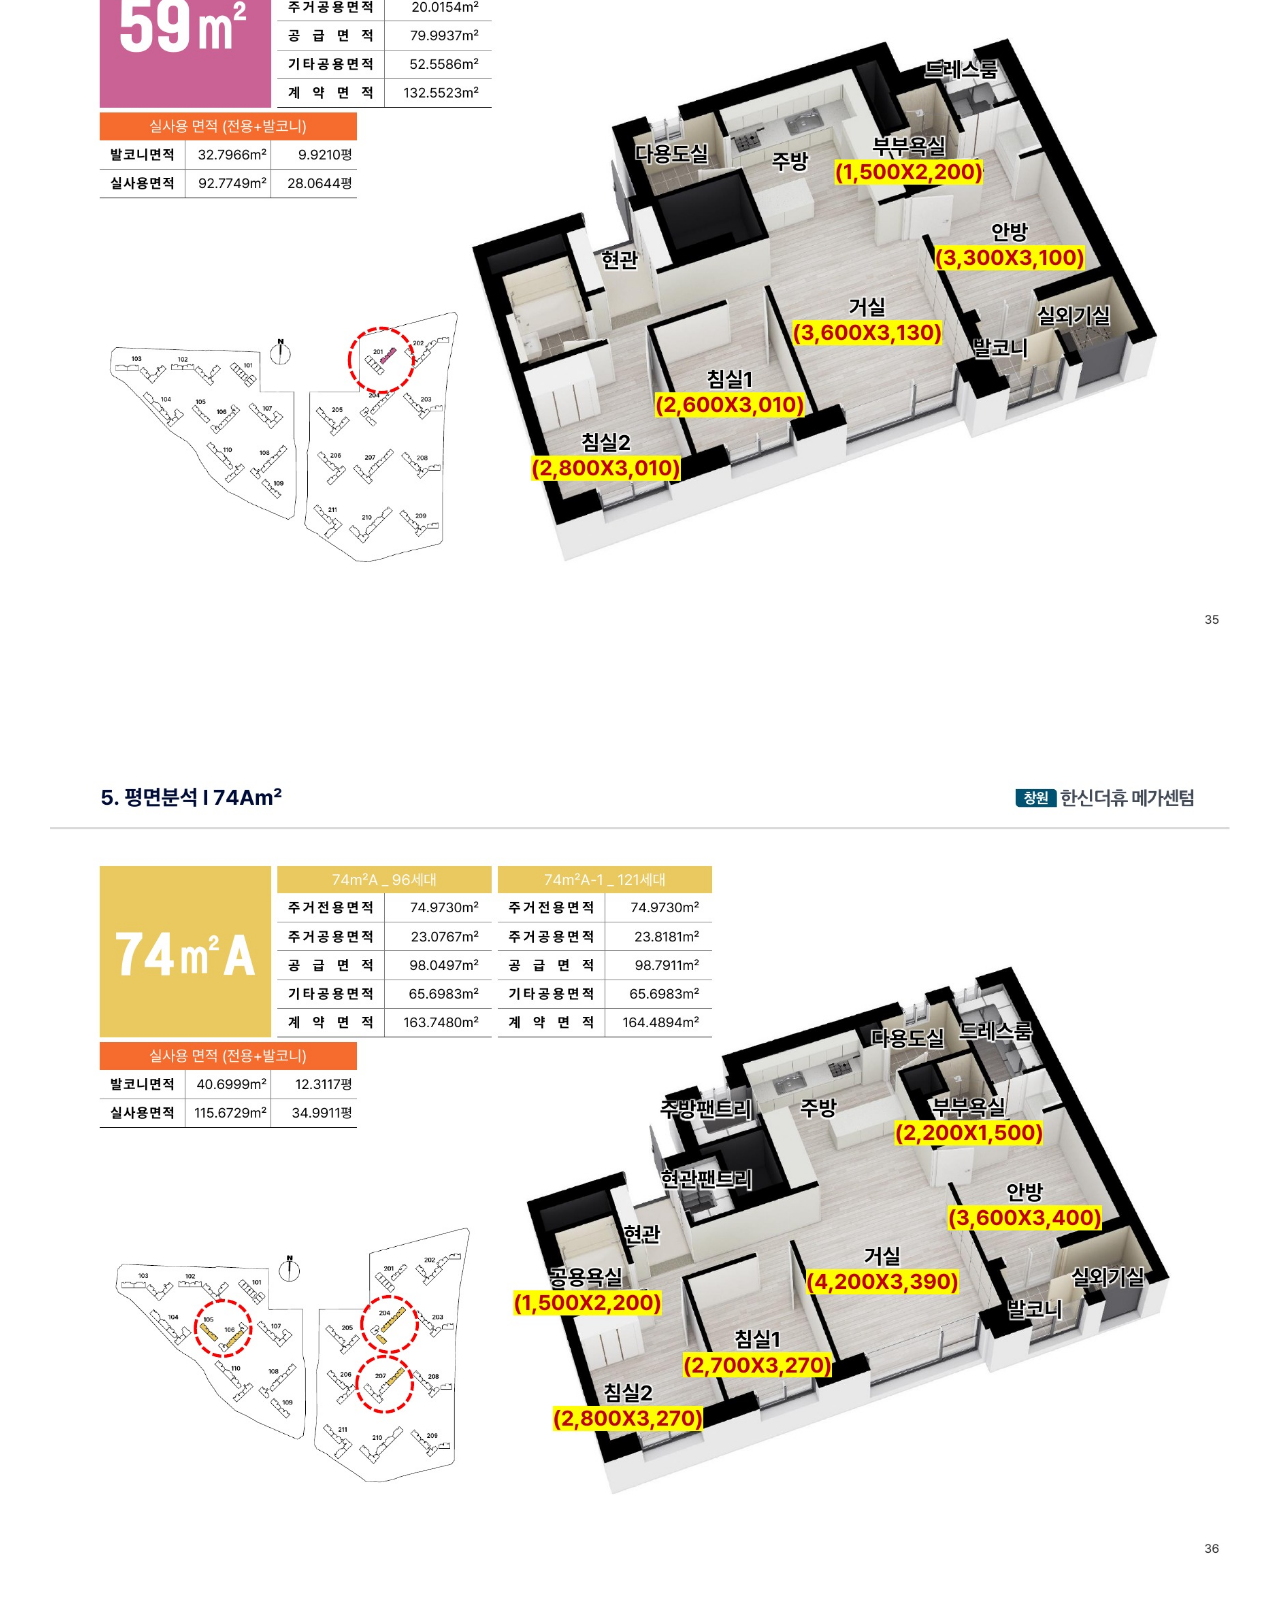
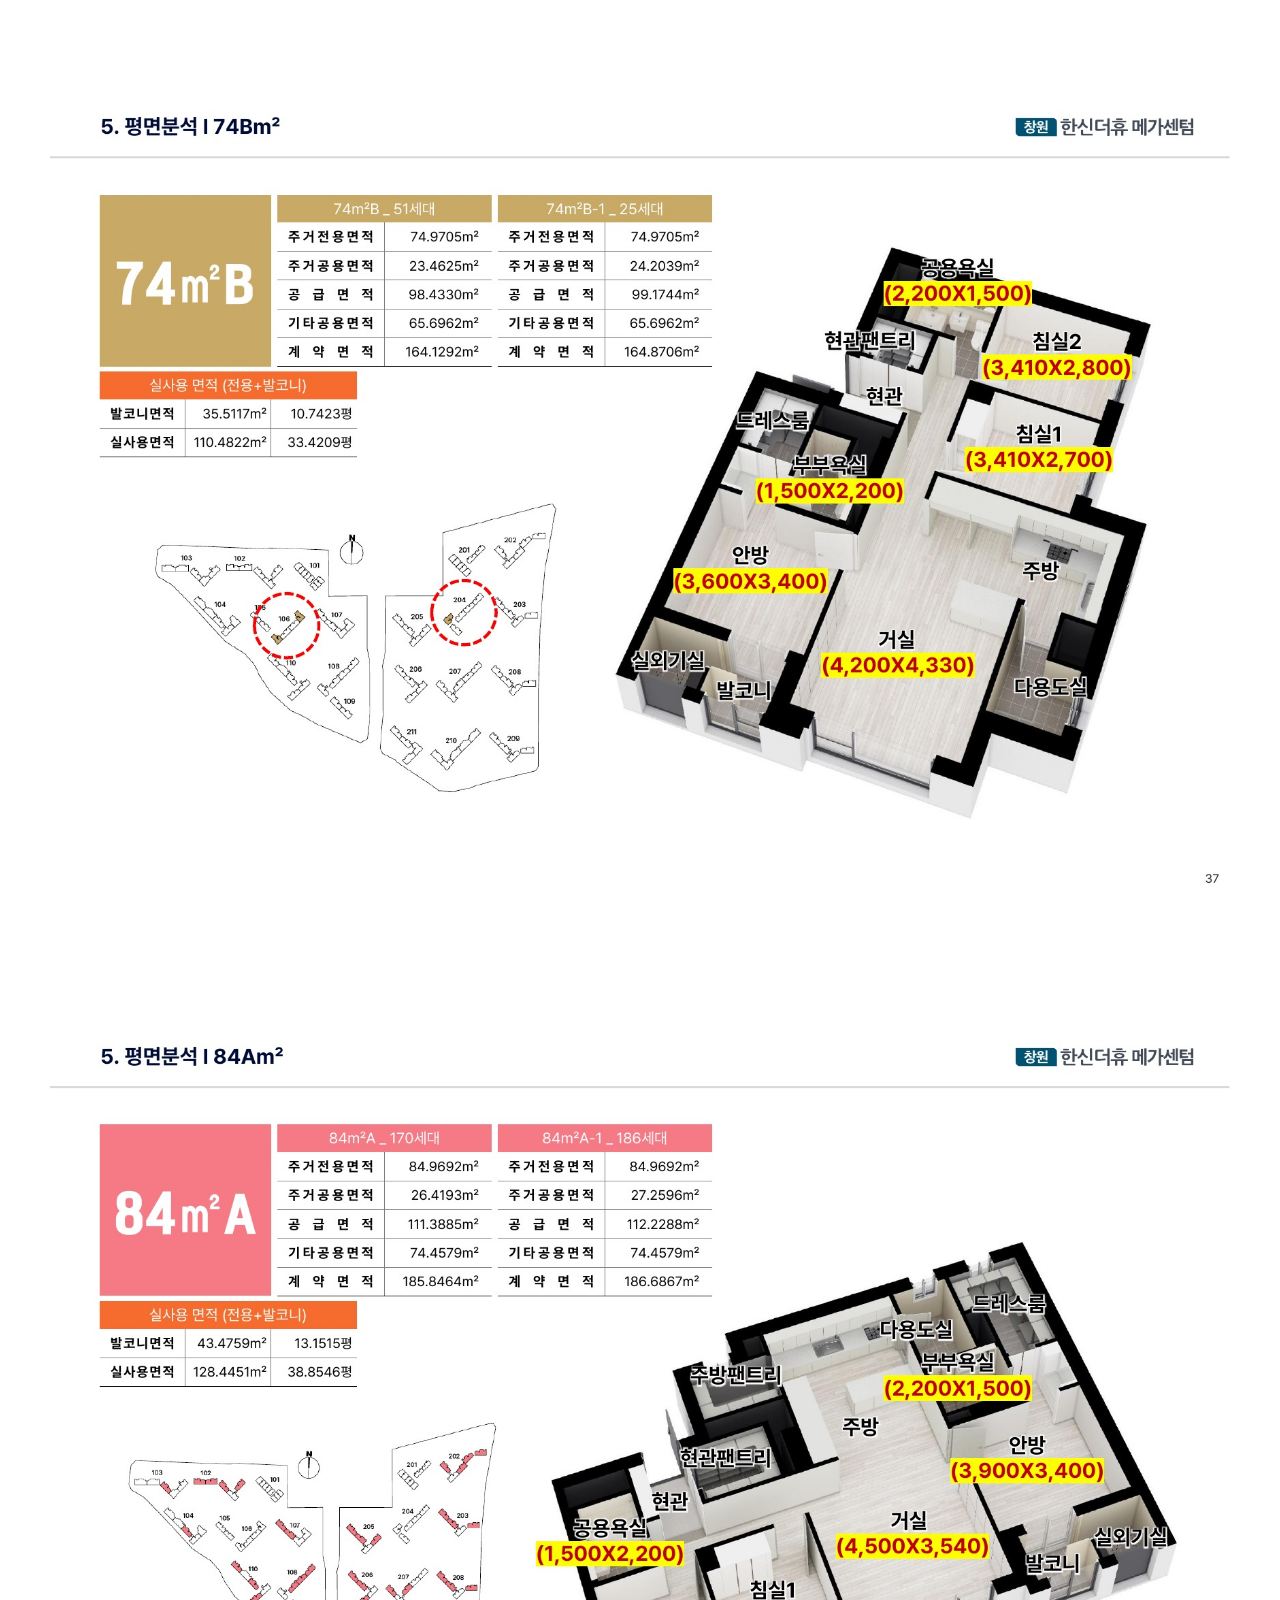
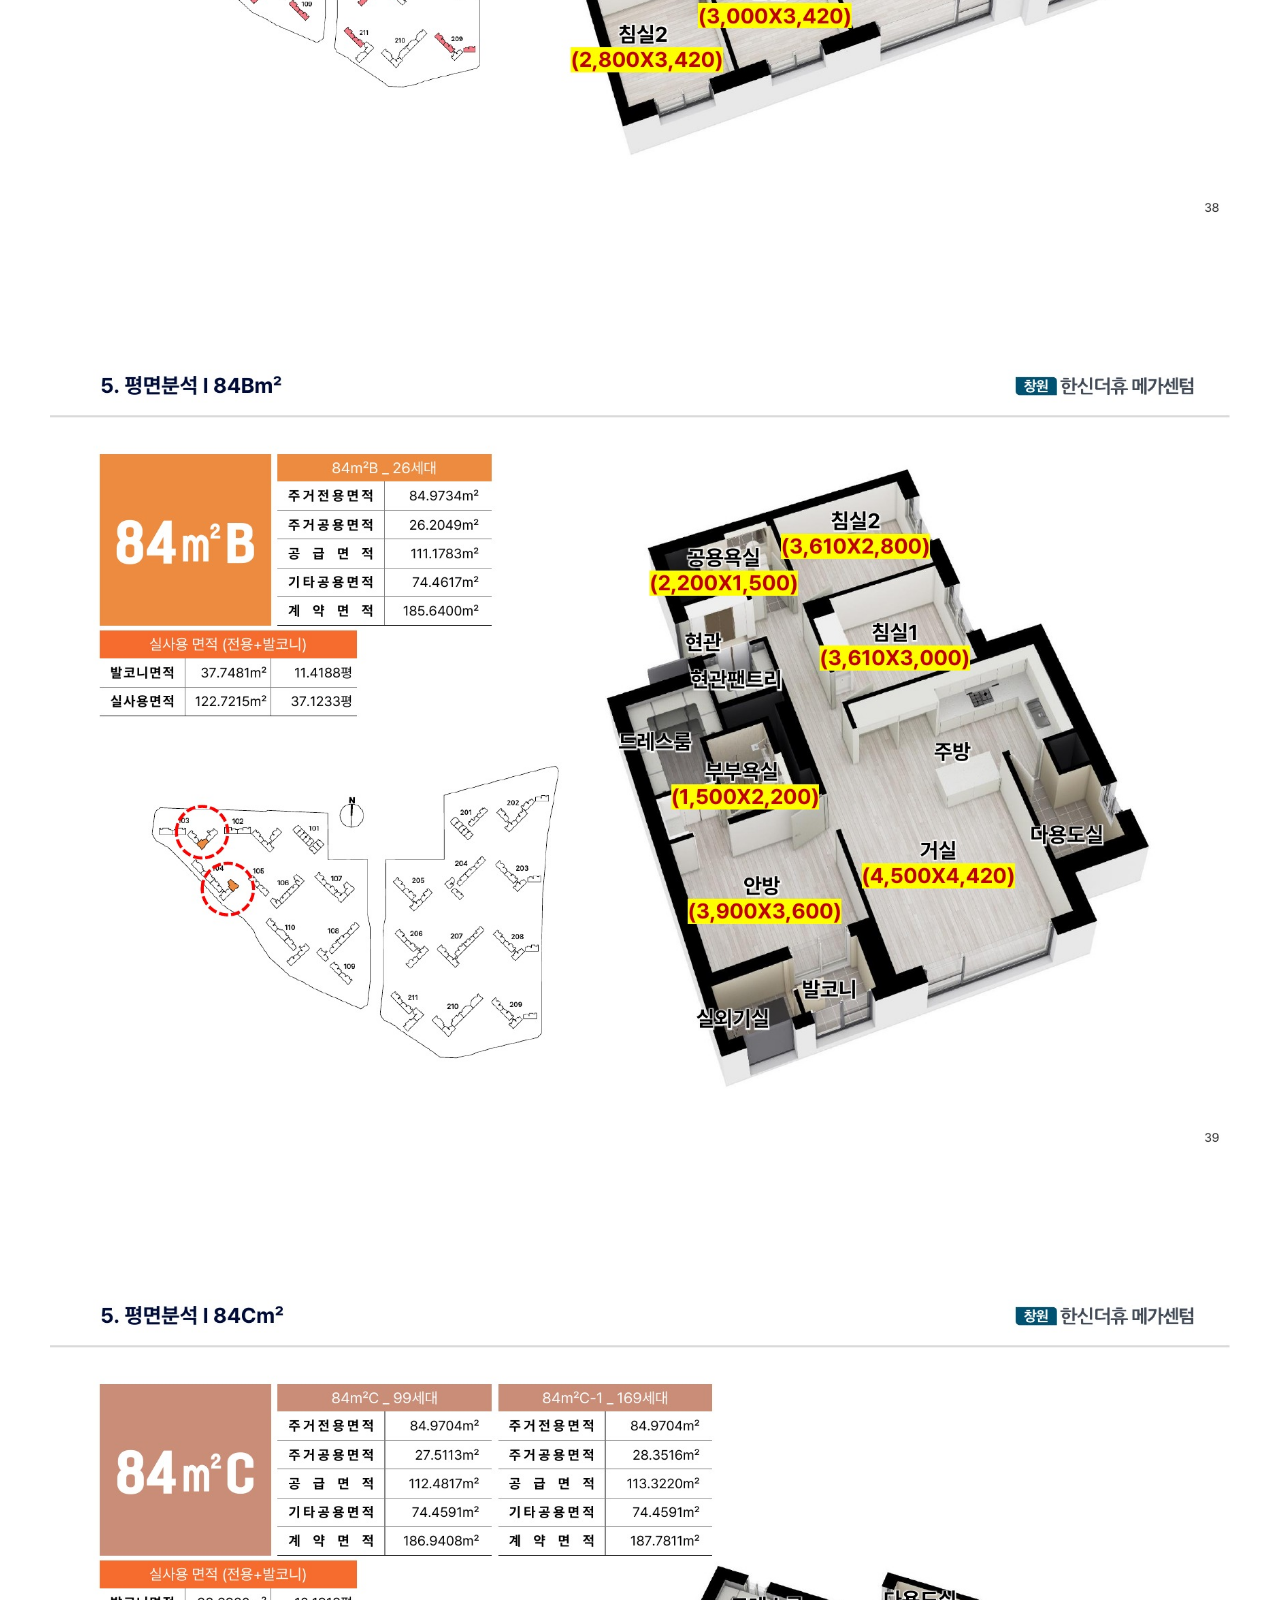
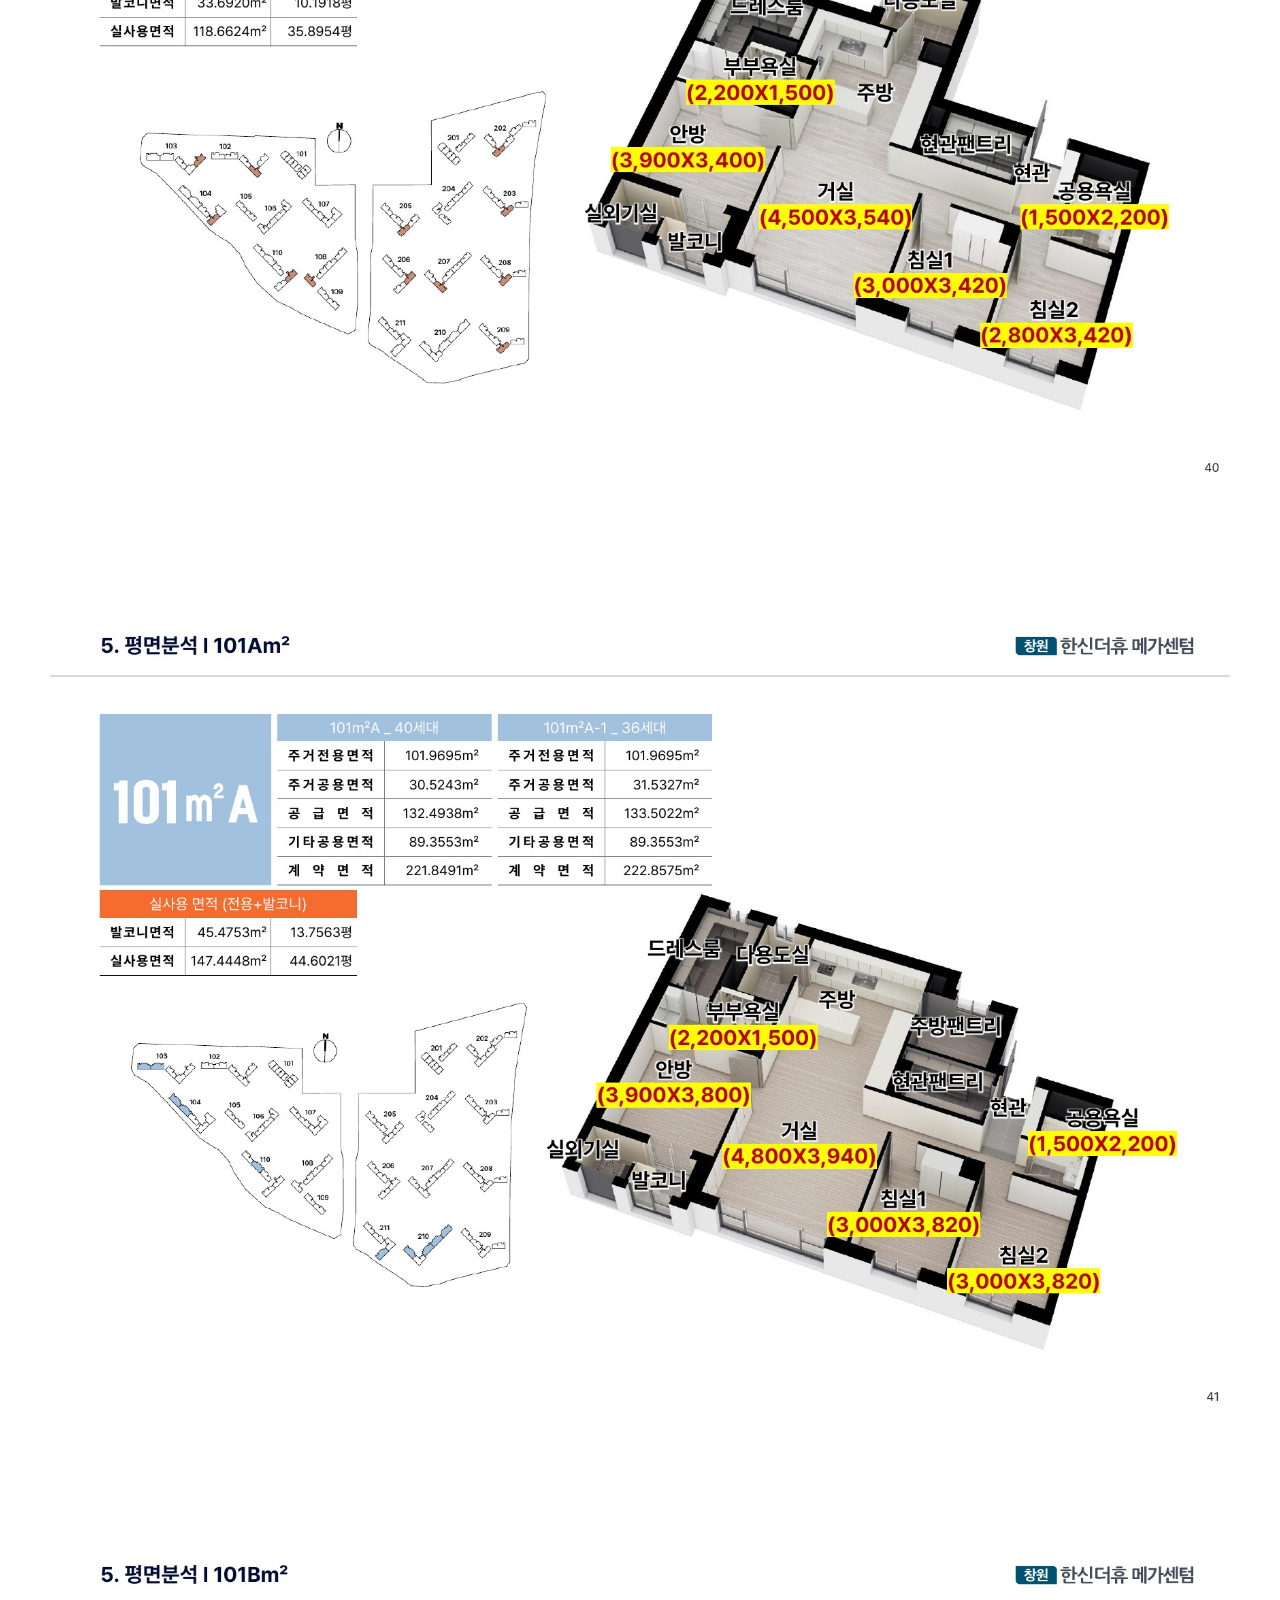
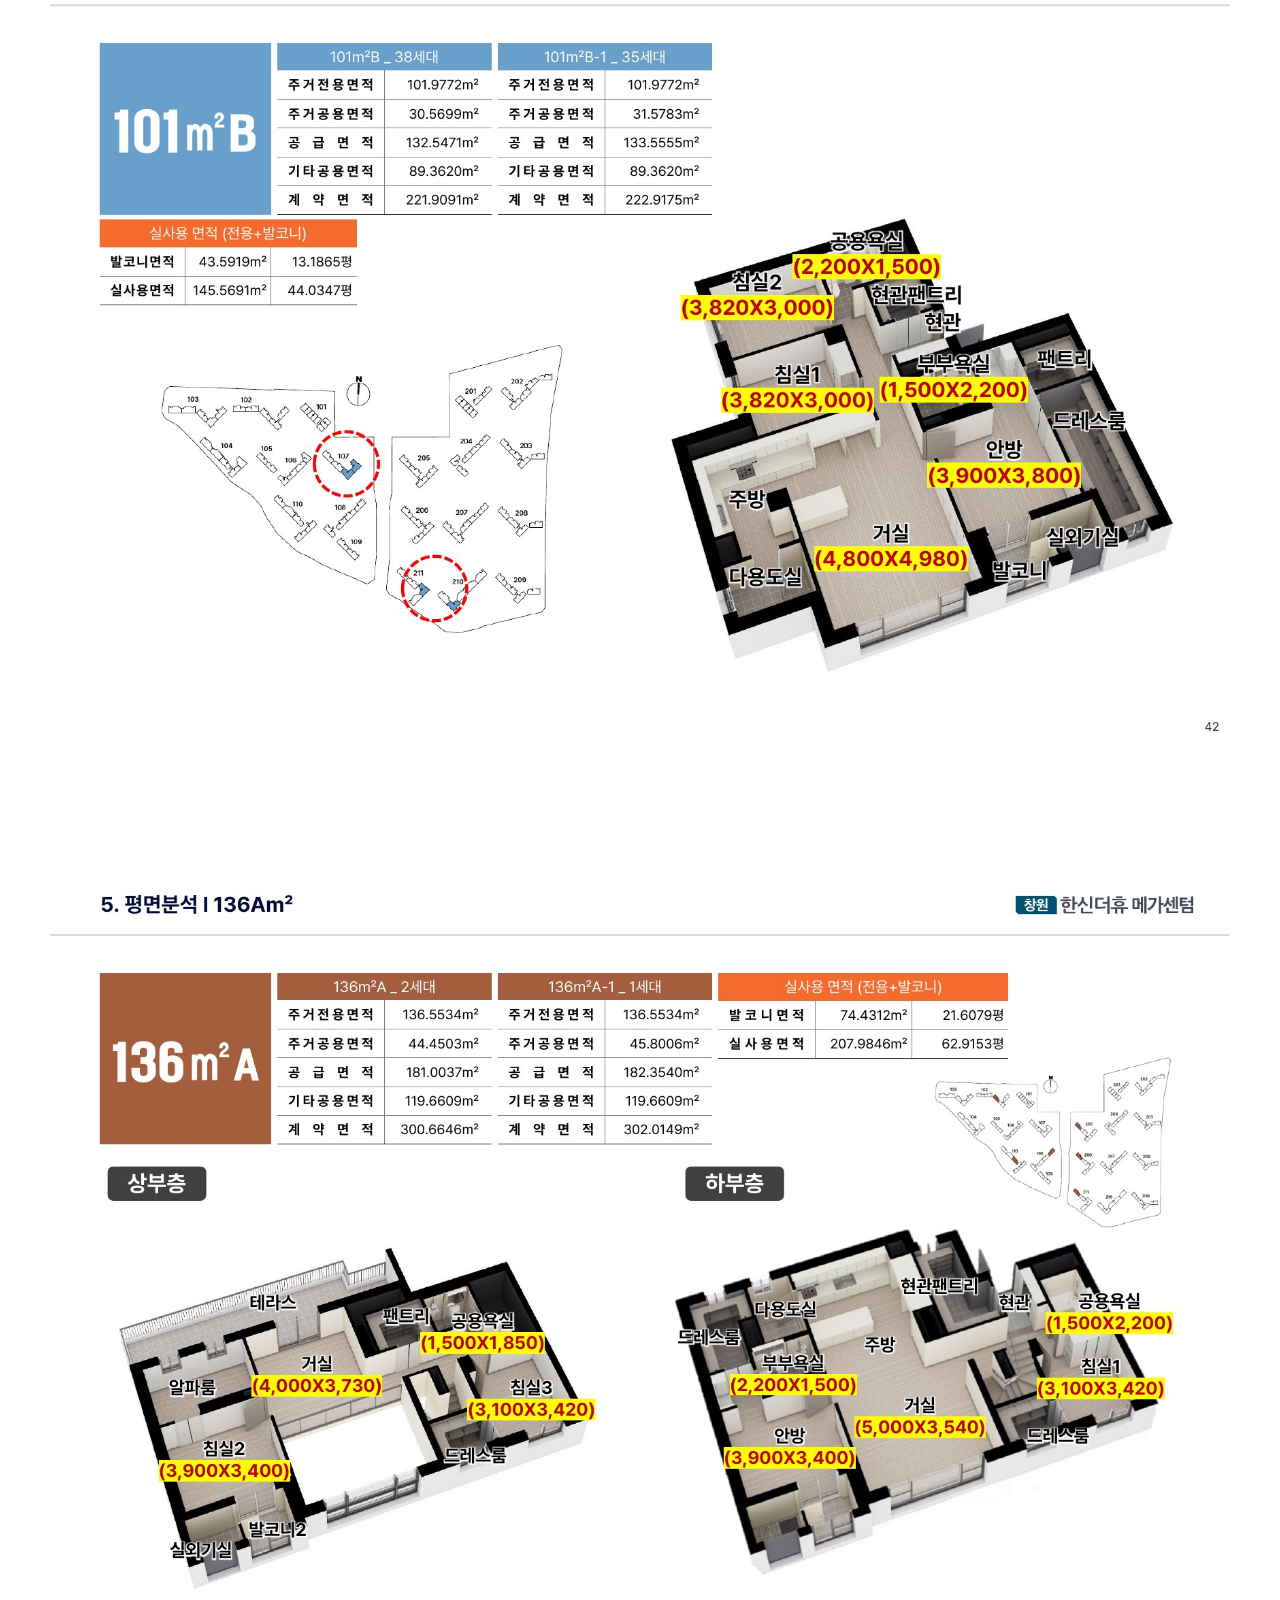
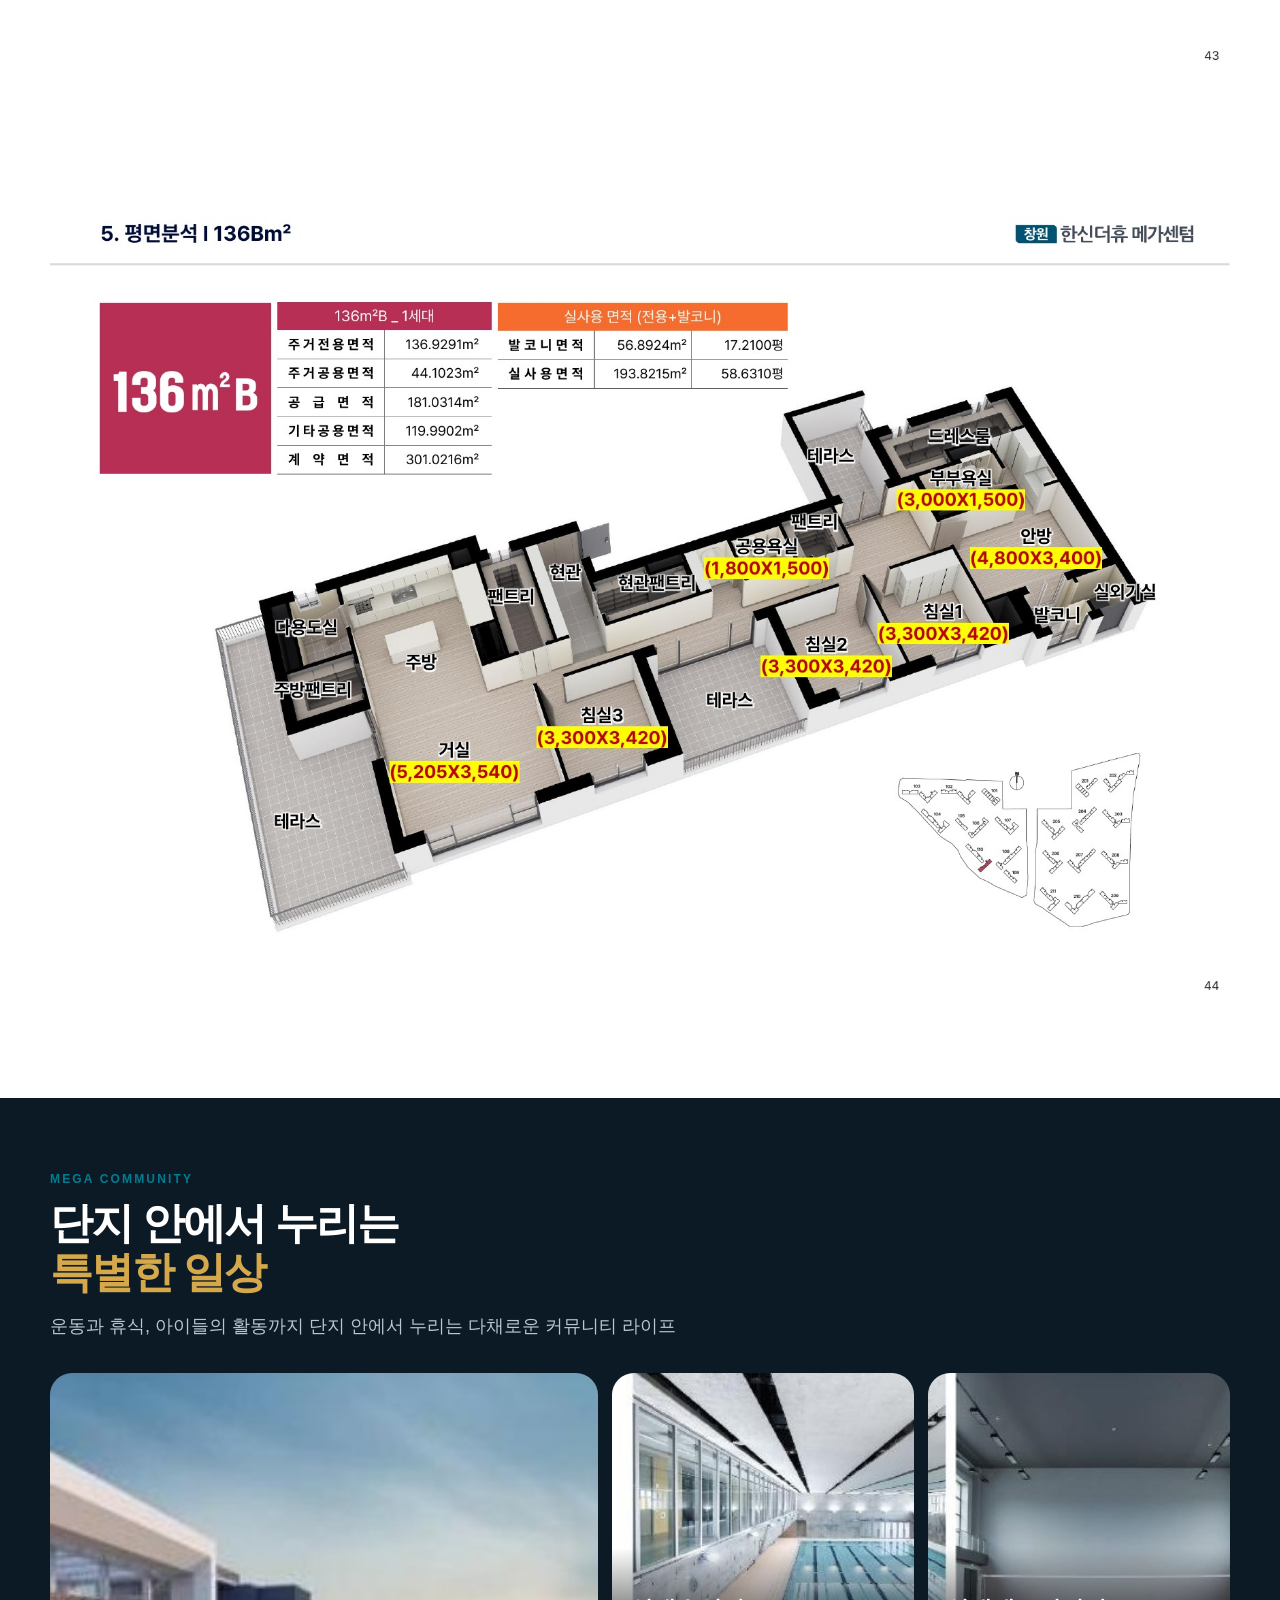
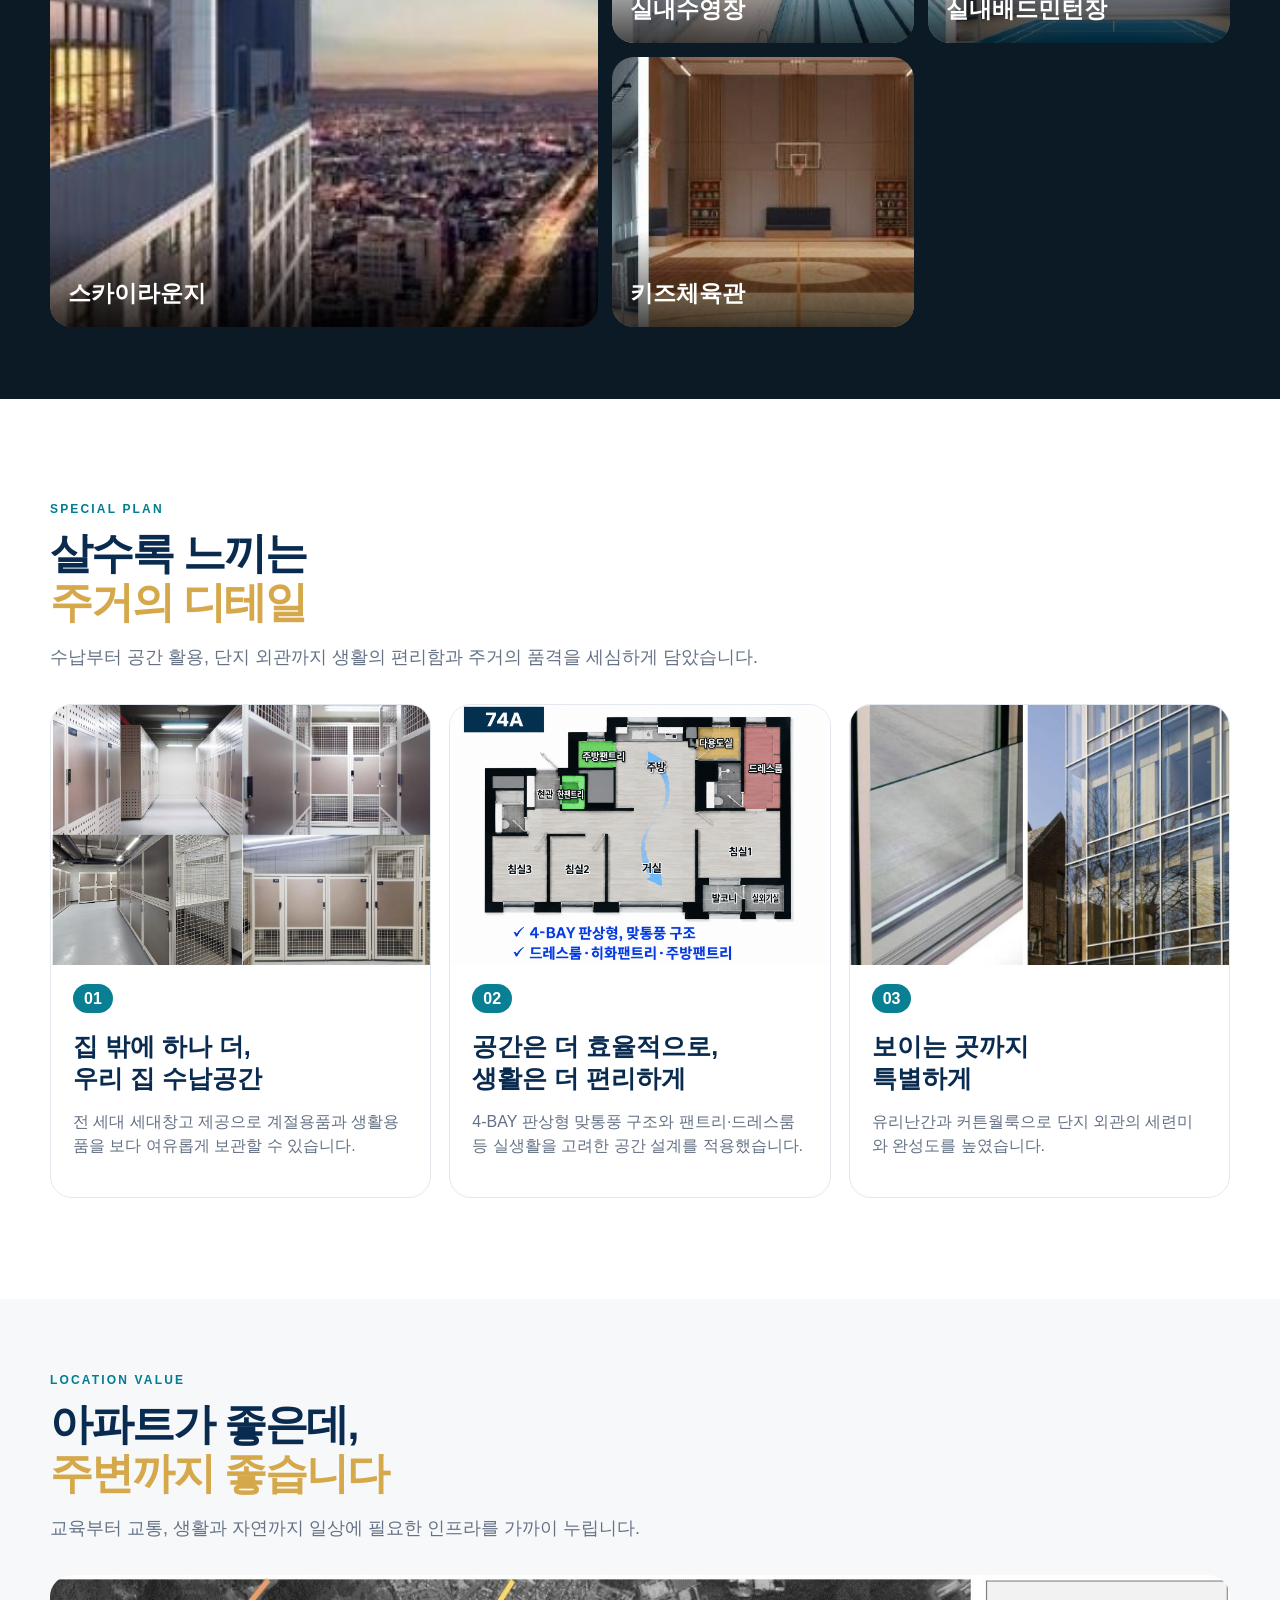
==== commit 233b01db: "Update index.html" ====
--- a/index.html
+++ b/index.html
@@ -19,7 +19,12 @@
     <div class="hero-shade"></div>
 
     <div class="wrap hero-in">
-
+      
+      <div class="hero-benefit">
+        <img src="images/hero-benefit.png"
+             alt="계약금 5%, 중도금 60% 전액 무이자, 세대당 약 1.6대 주차">
+      </div>    
+      
       <h1>
         창원 한신더휴<br>
         <b>메가센텀</b>
@@ -37,10 +42,11 @@
           <span class="call-text"><span class="call-label">모델하우스 방문예약 상담</span><strong class="call-number" data-contact-phone>1555-4940</strong></span>
         </a>
       </div>
-      <div class="hero-benefit">
+     
+      / <div class="hero-benefit">
         <img src="images/hero-benefit.png"
              alt="계약금 5%, 중도금 60% 전액 무이자, 세대당 약 1.6대 주차">
-      </div>      
+      </div>    /  
     </div>
   </section>
 
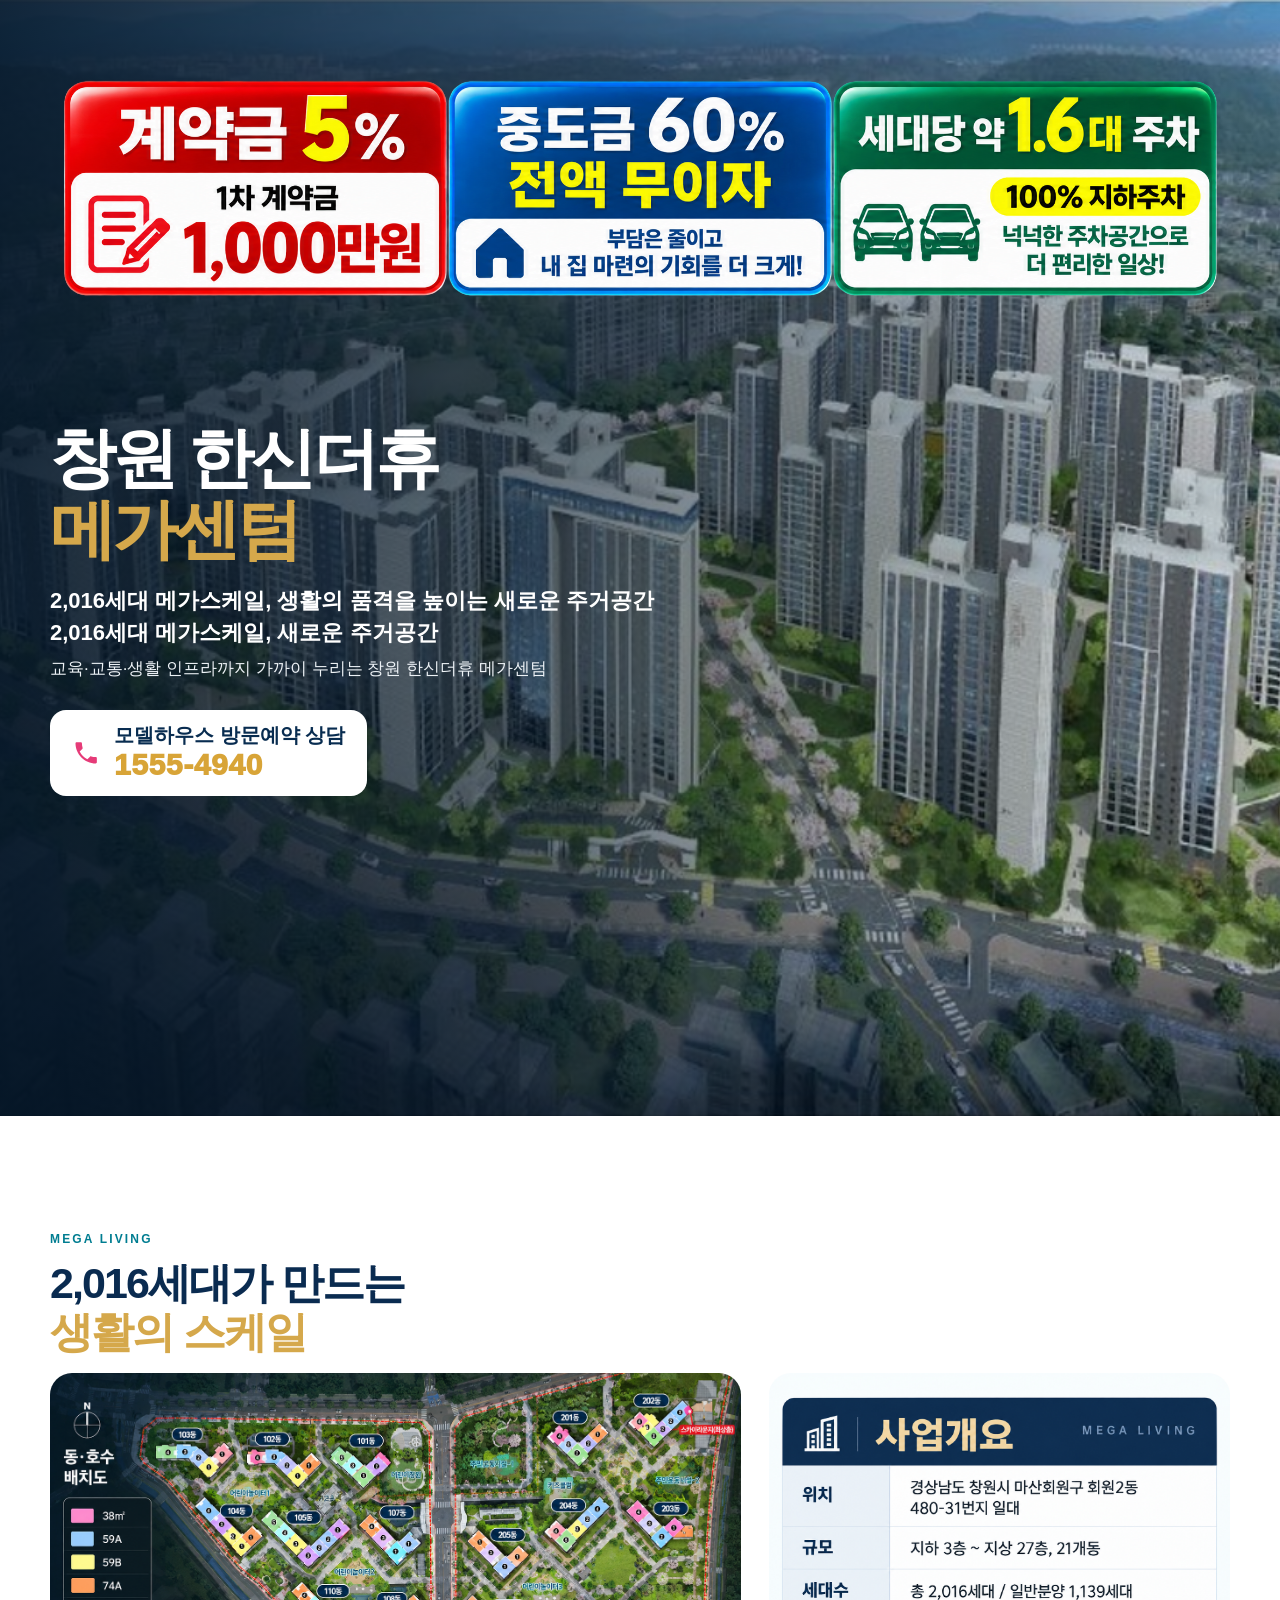
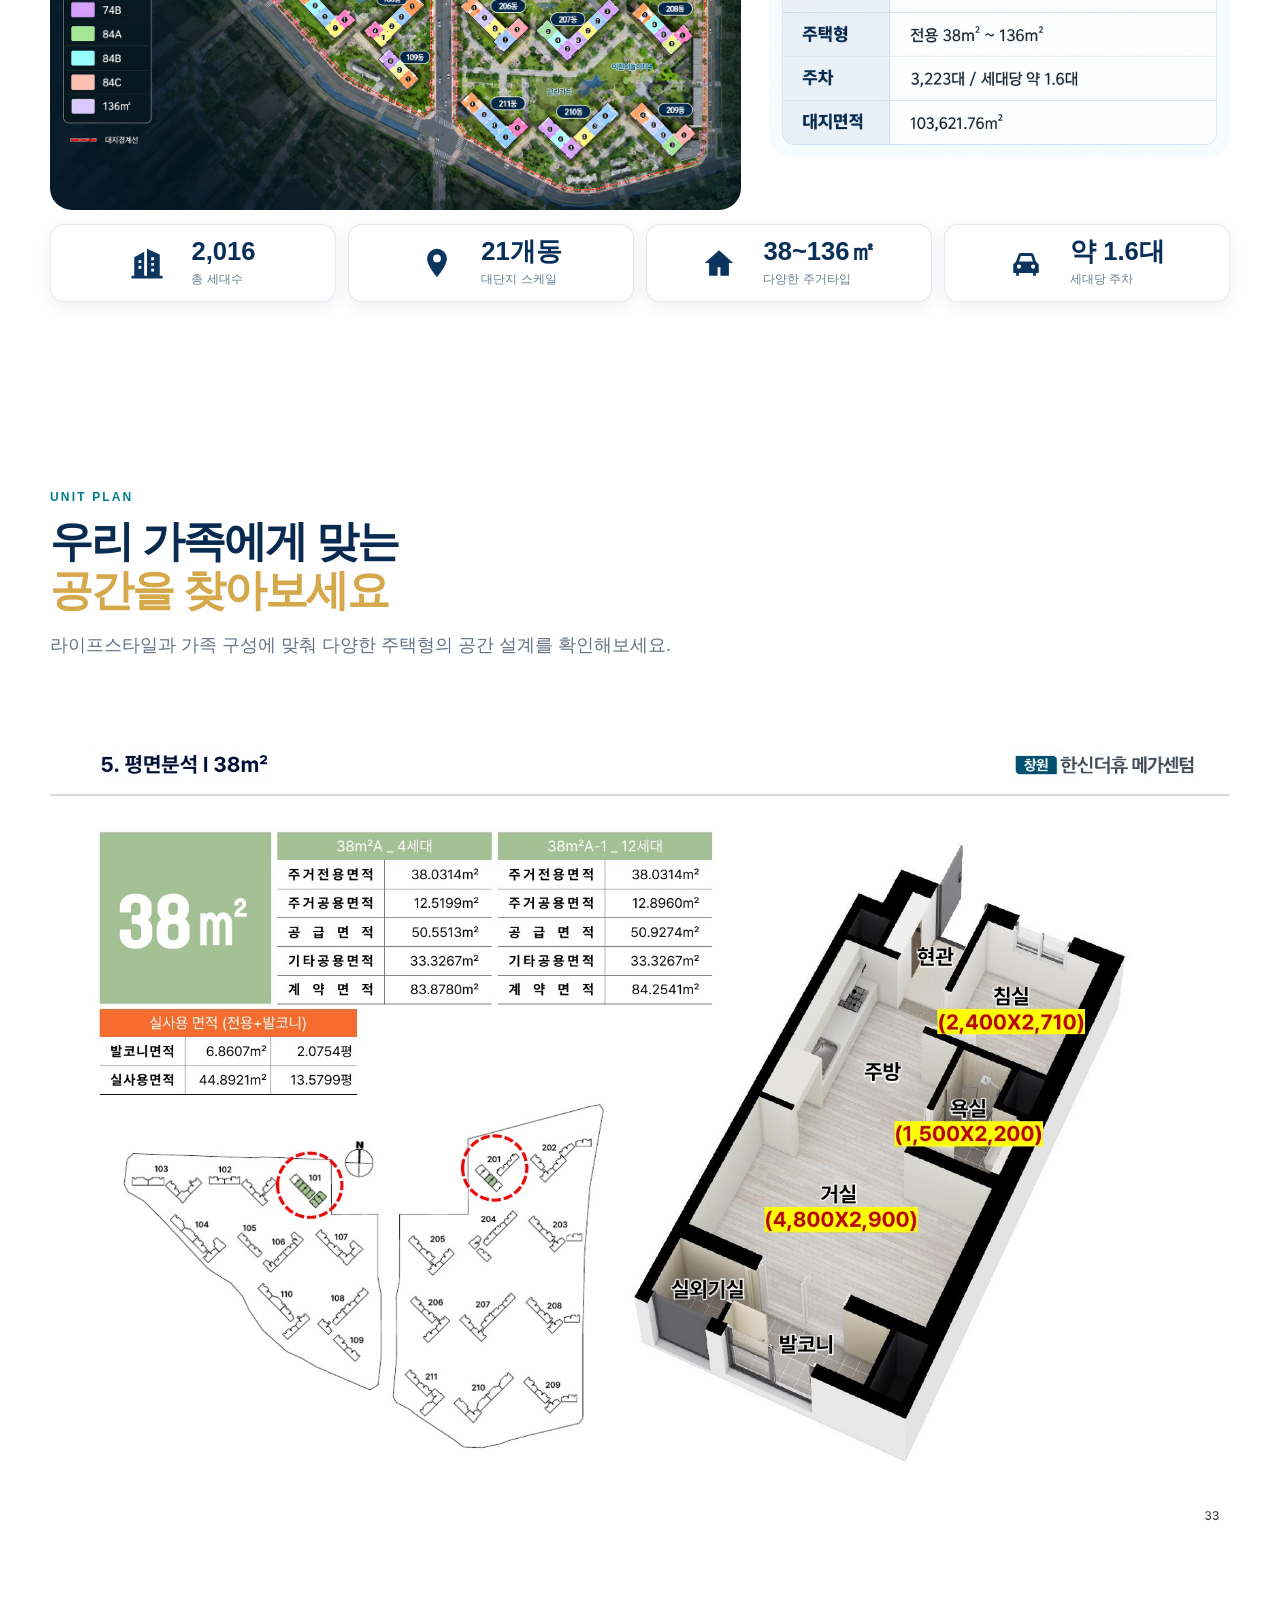
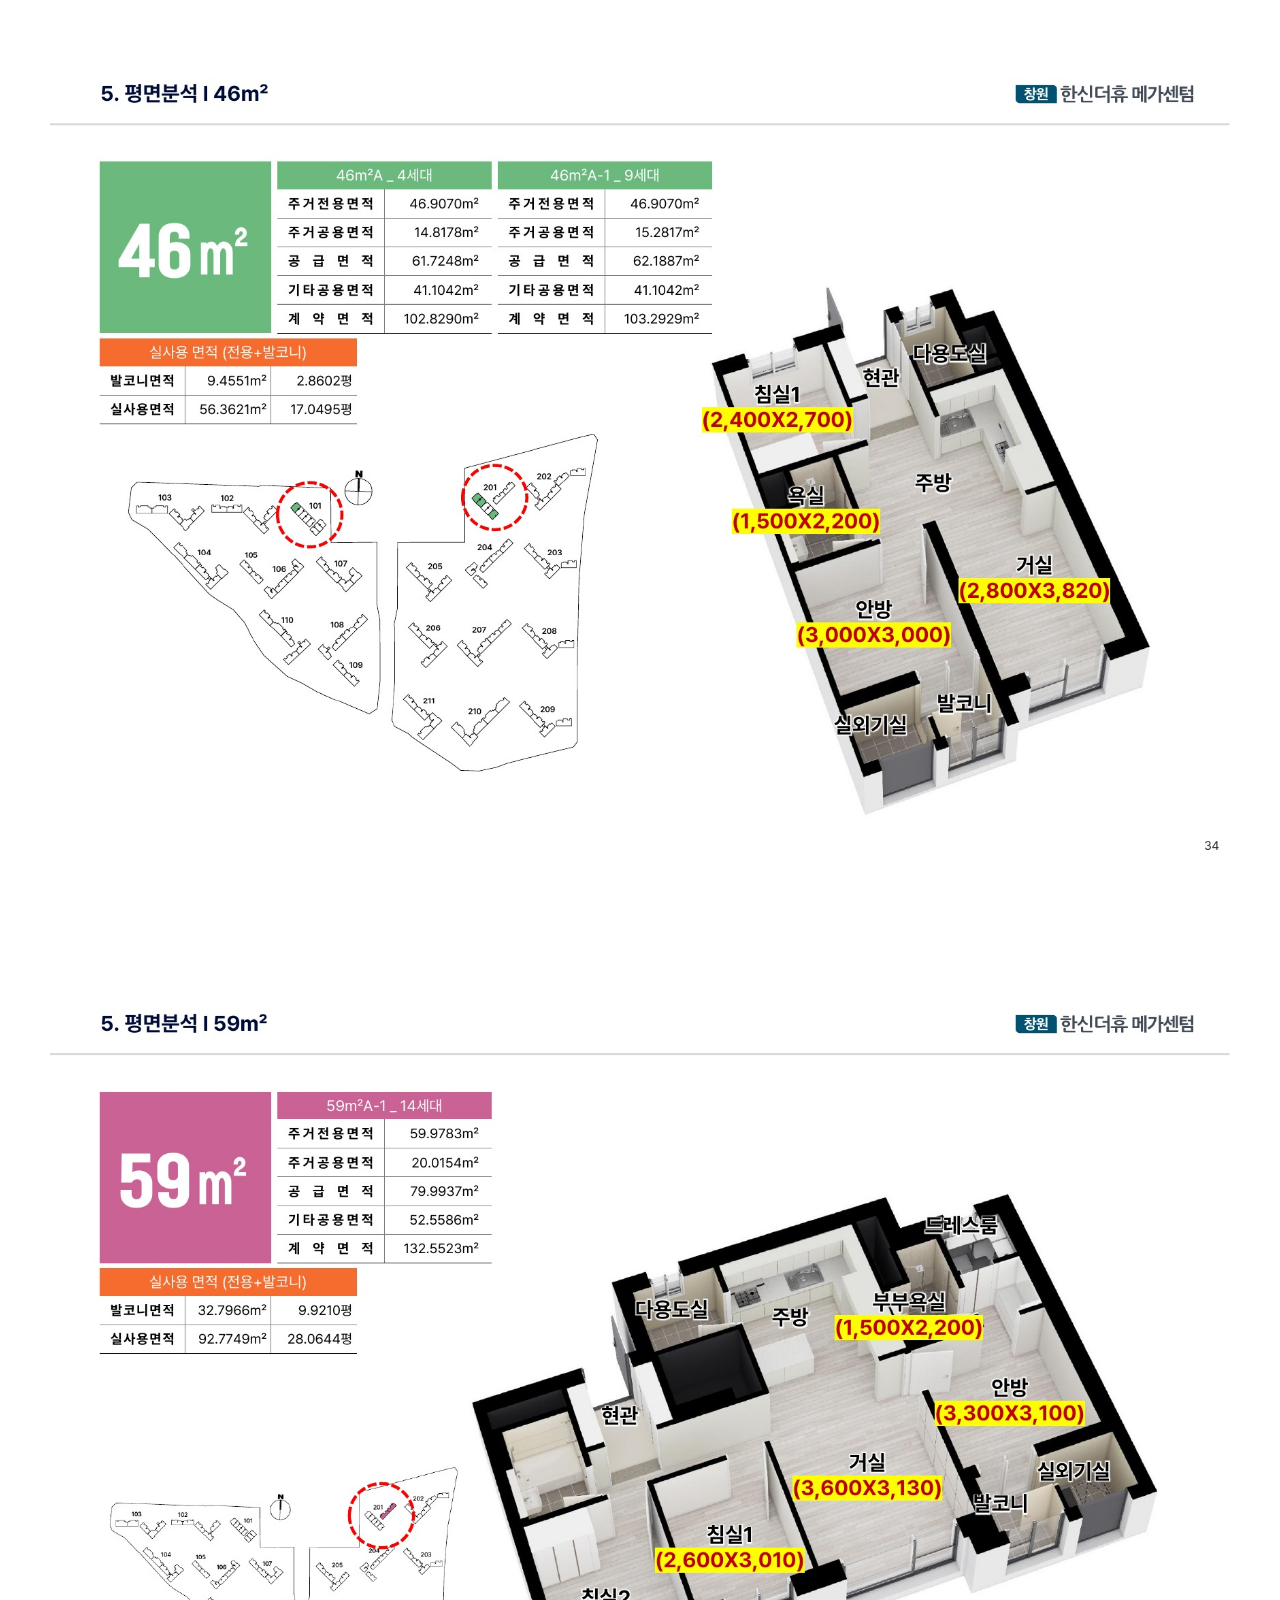
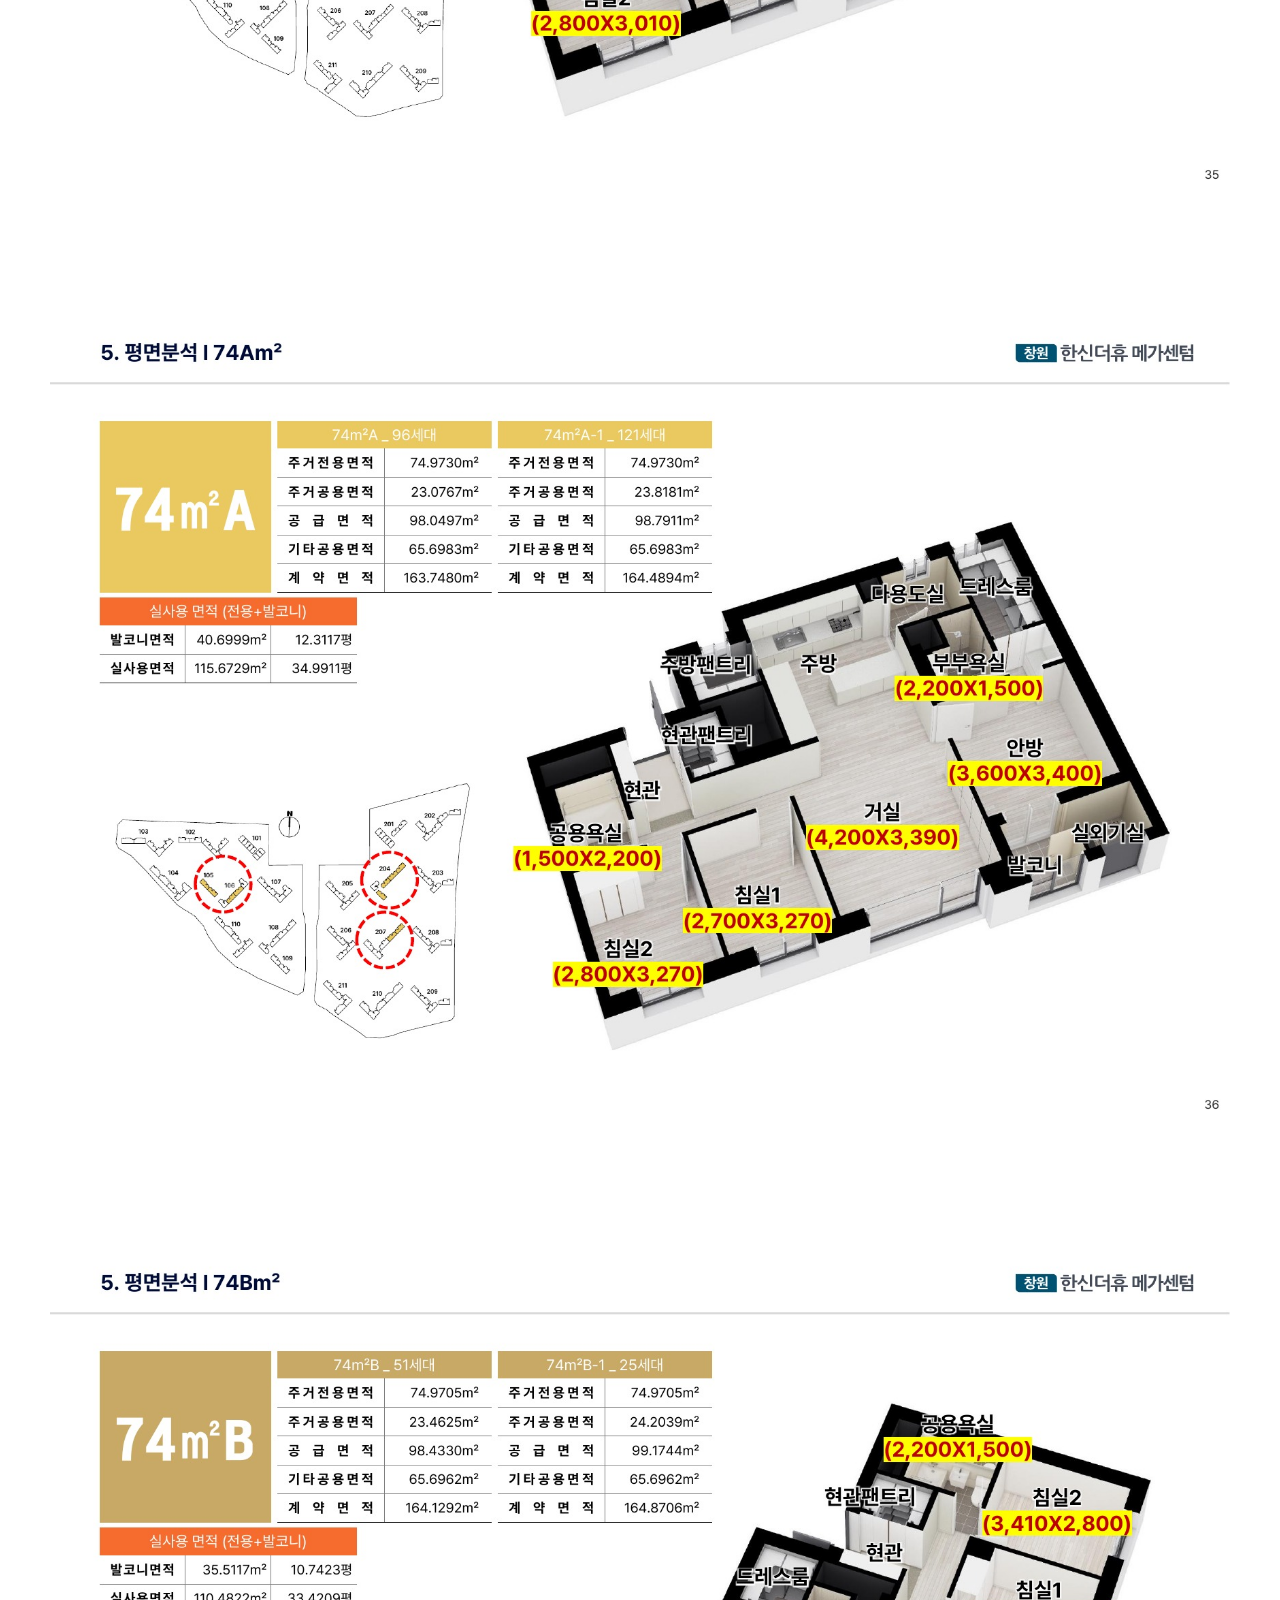
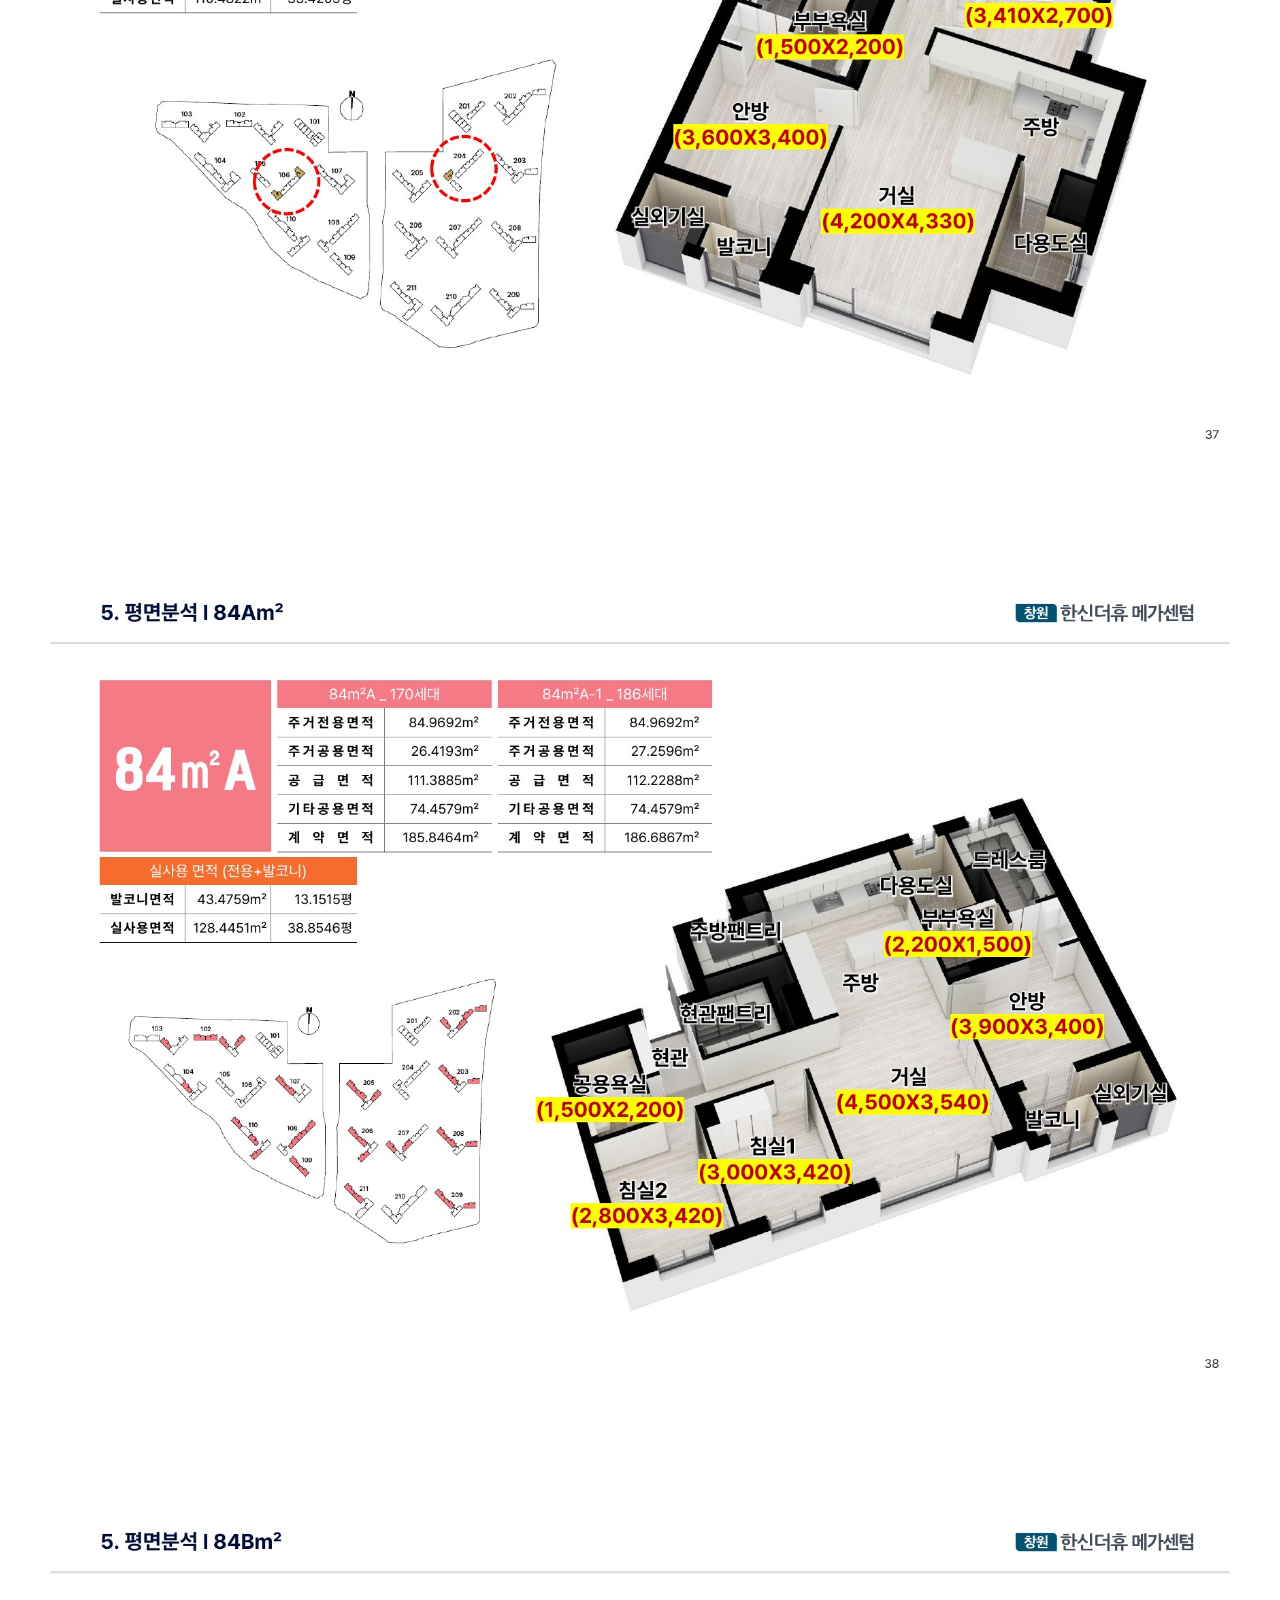
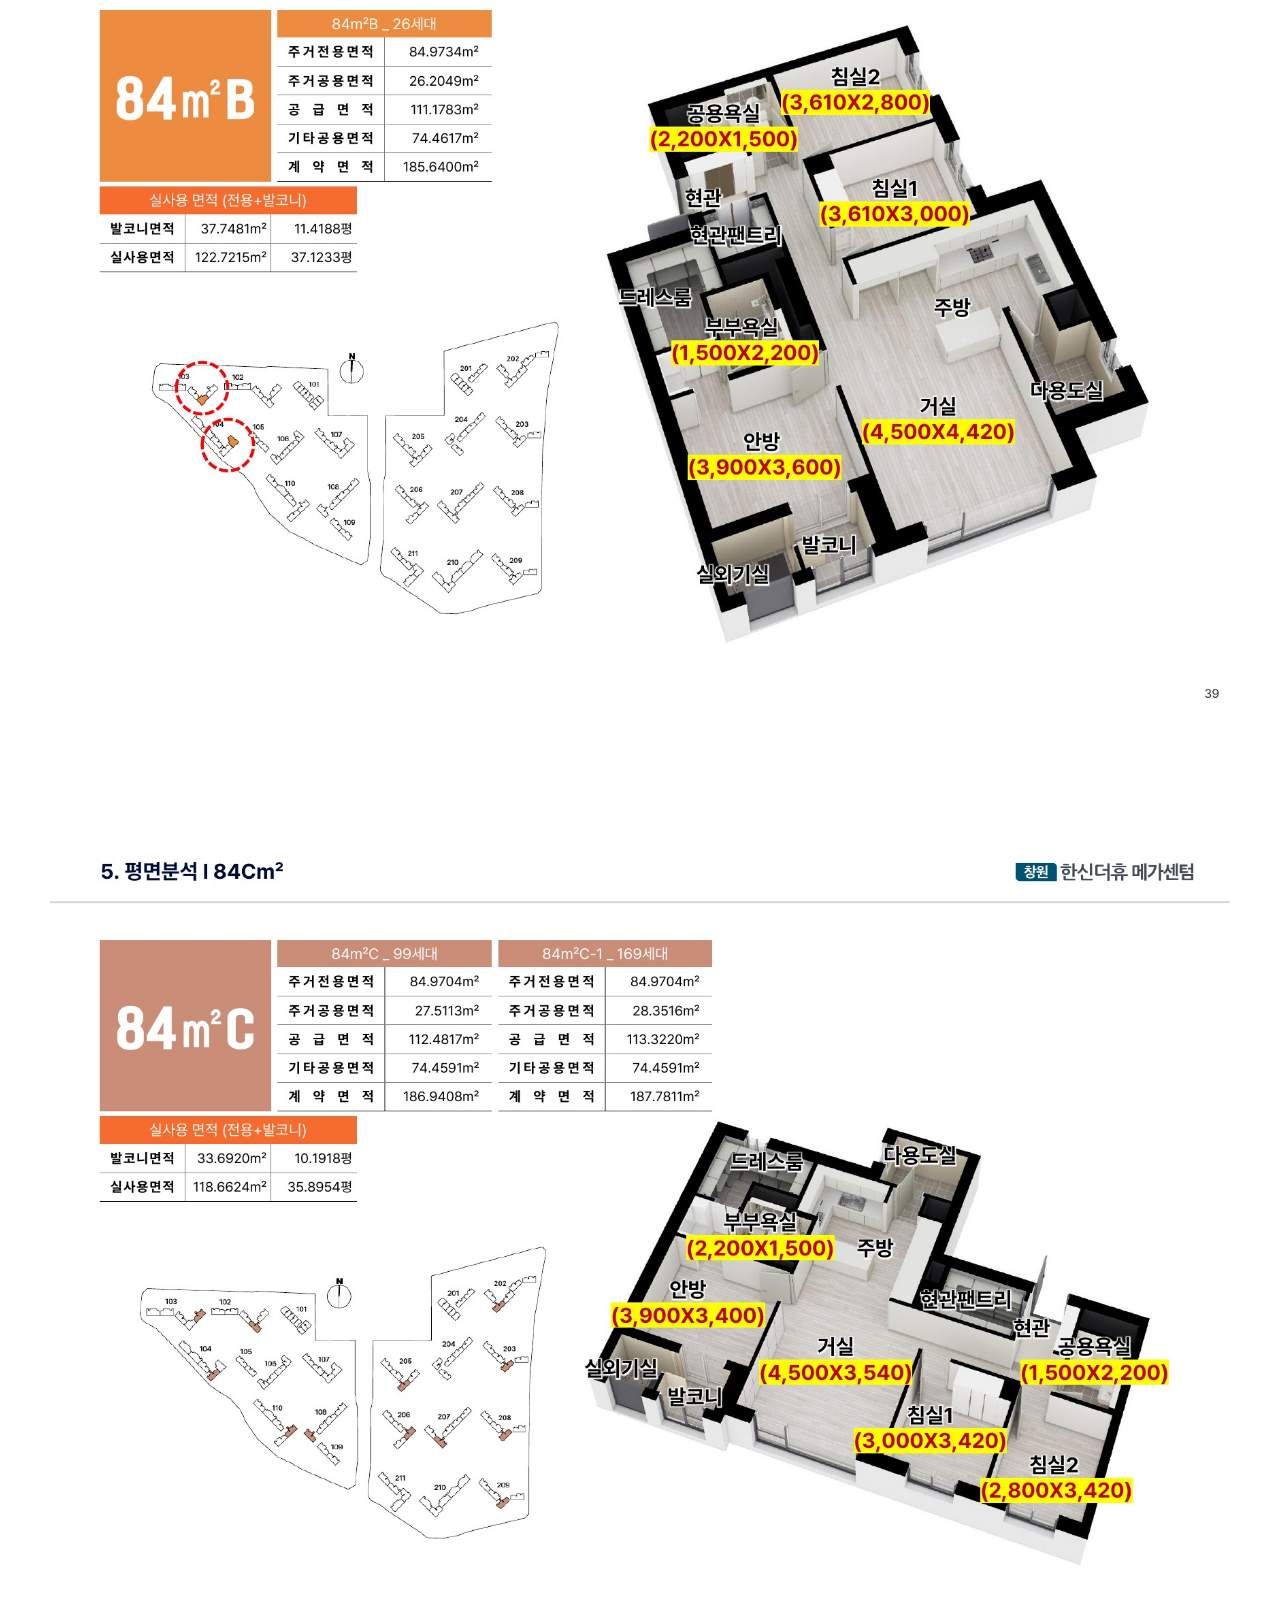
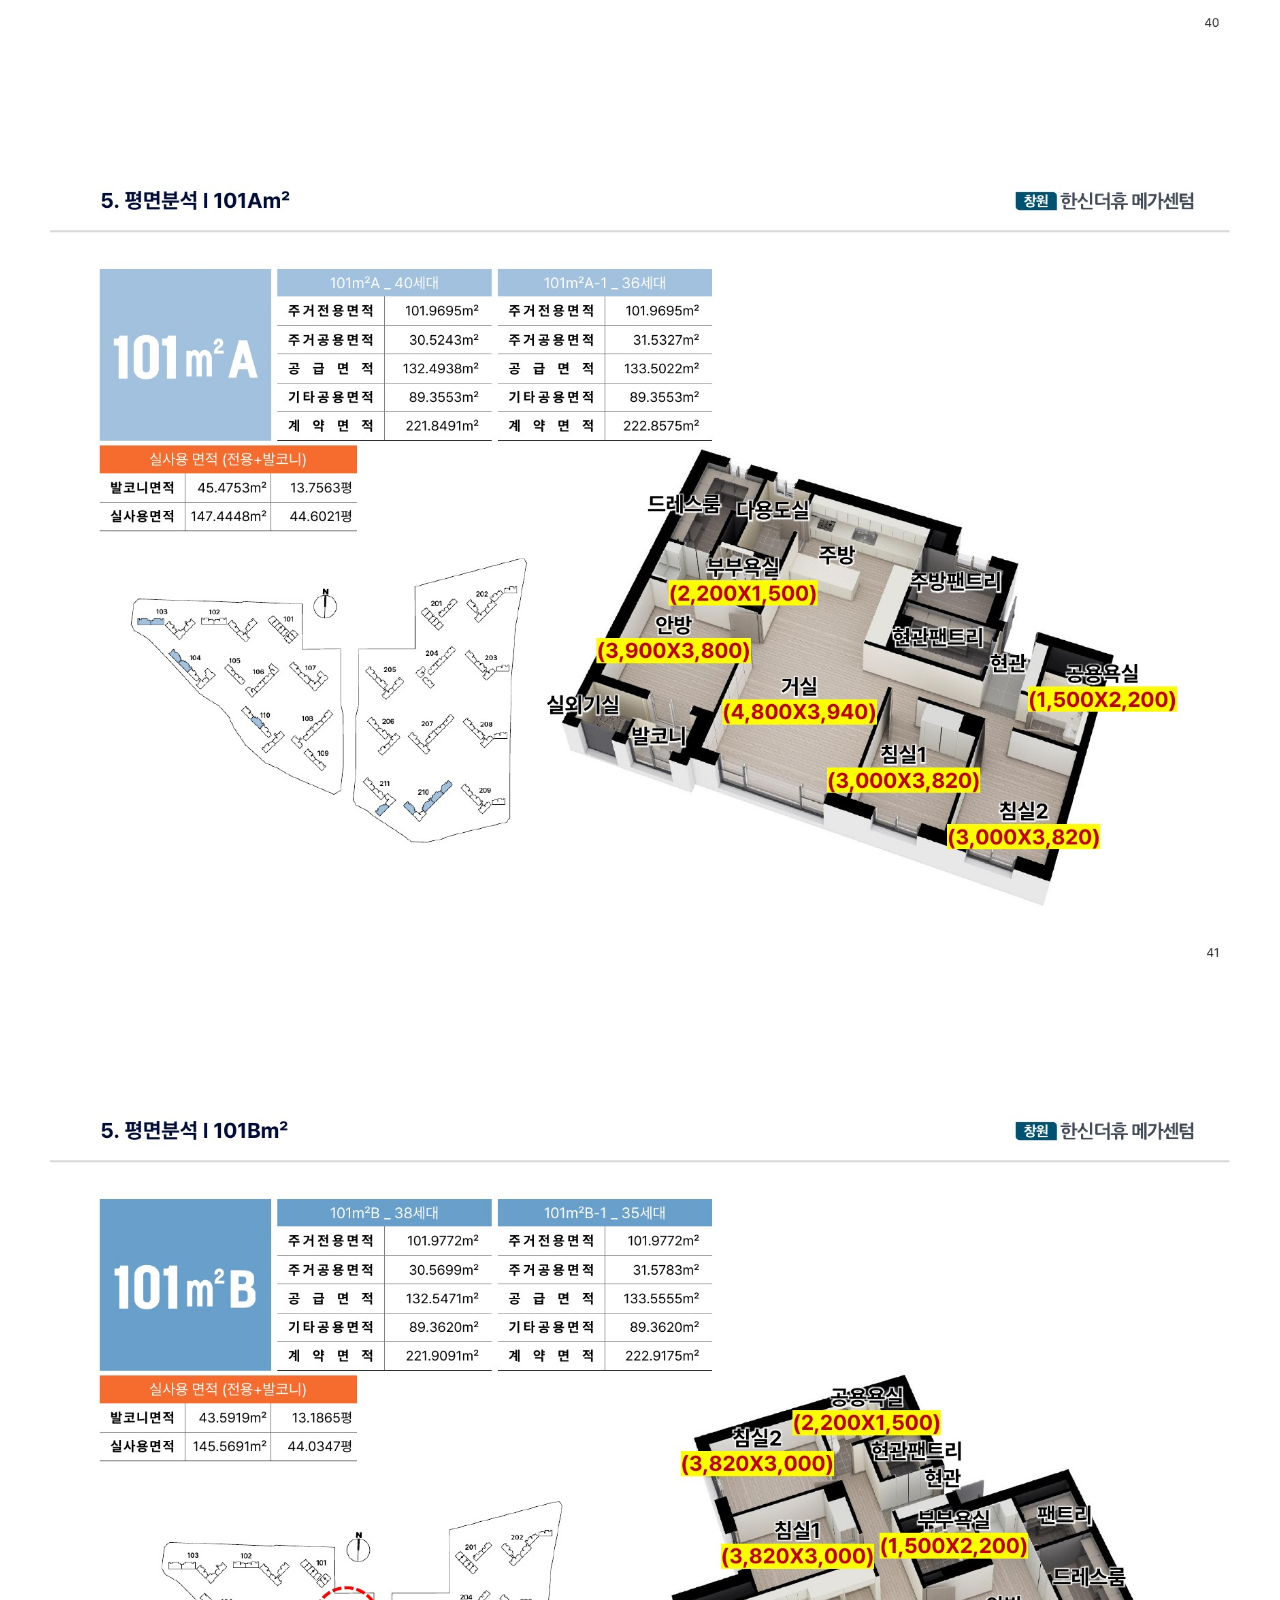
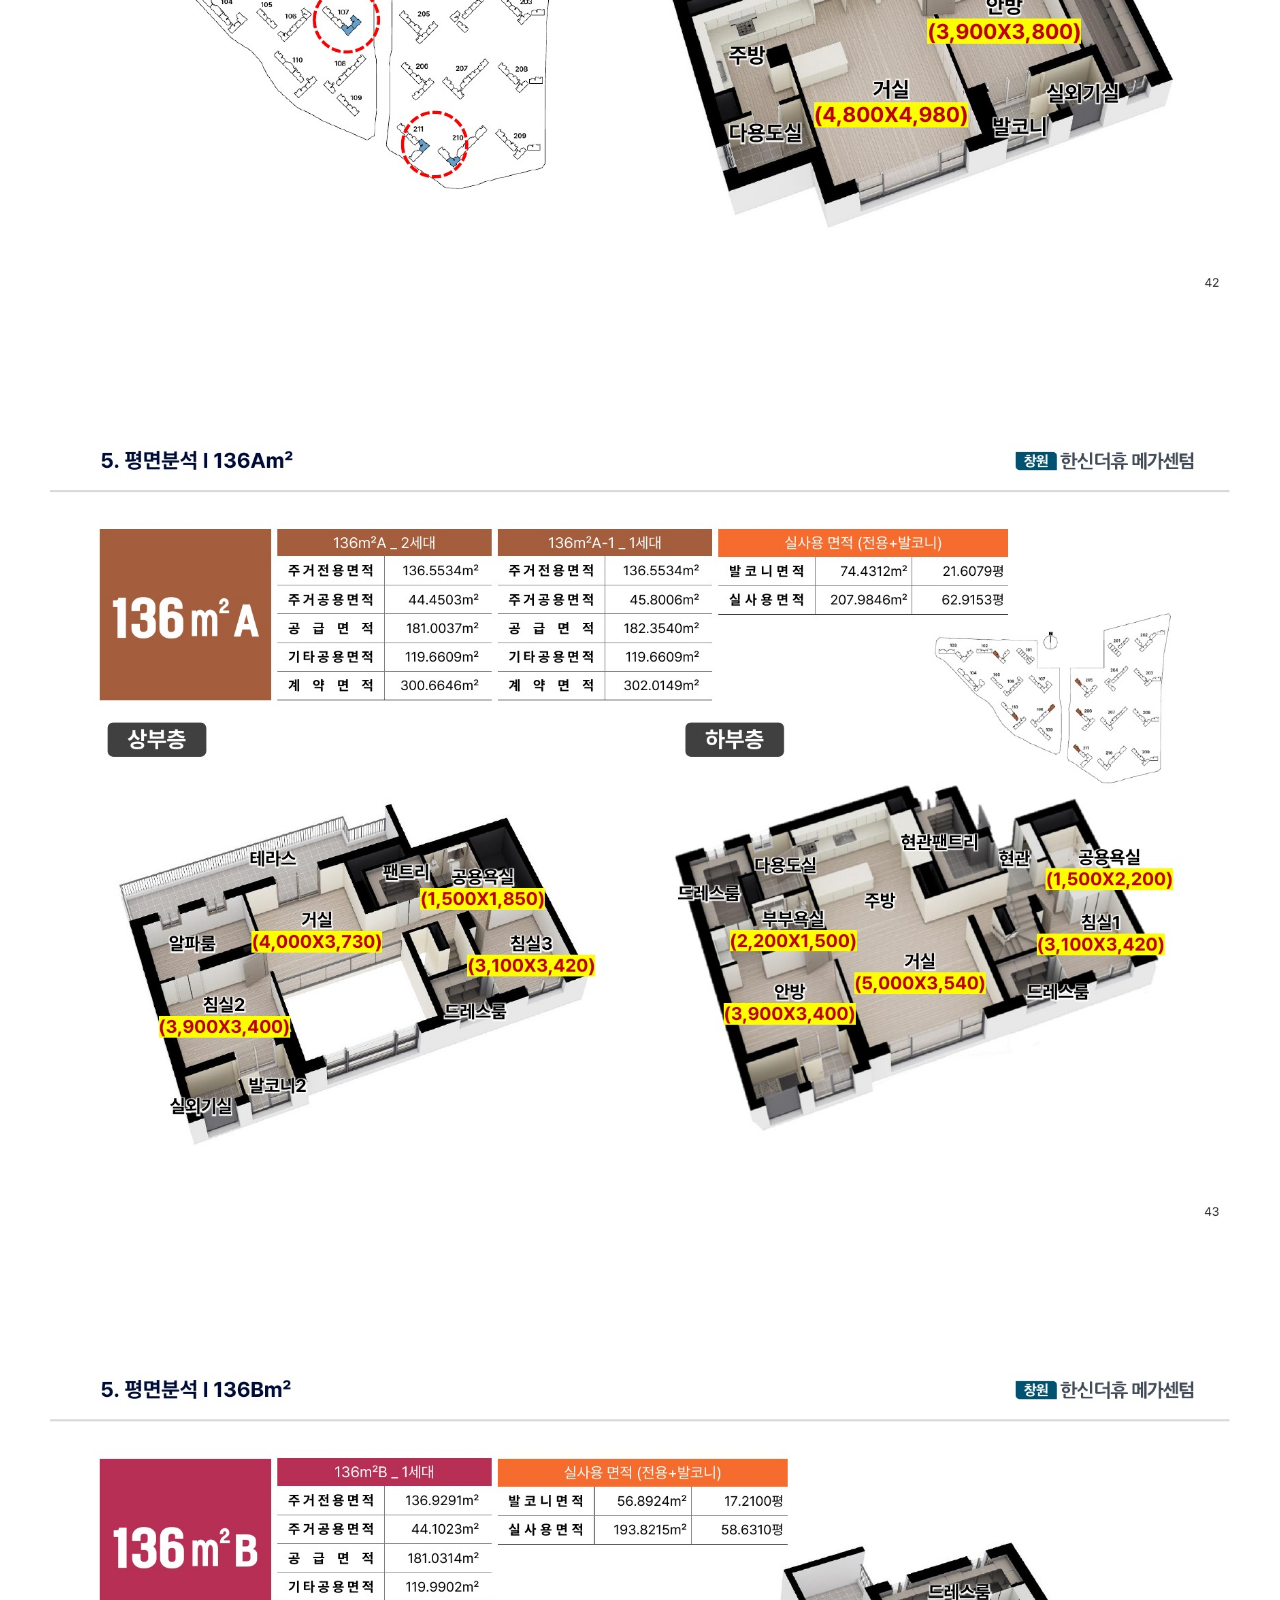
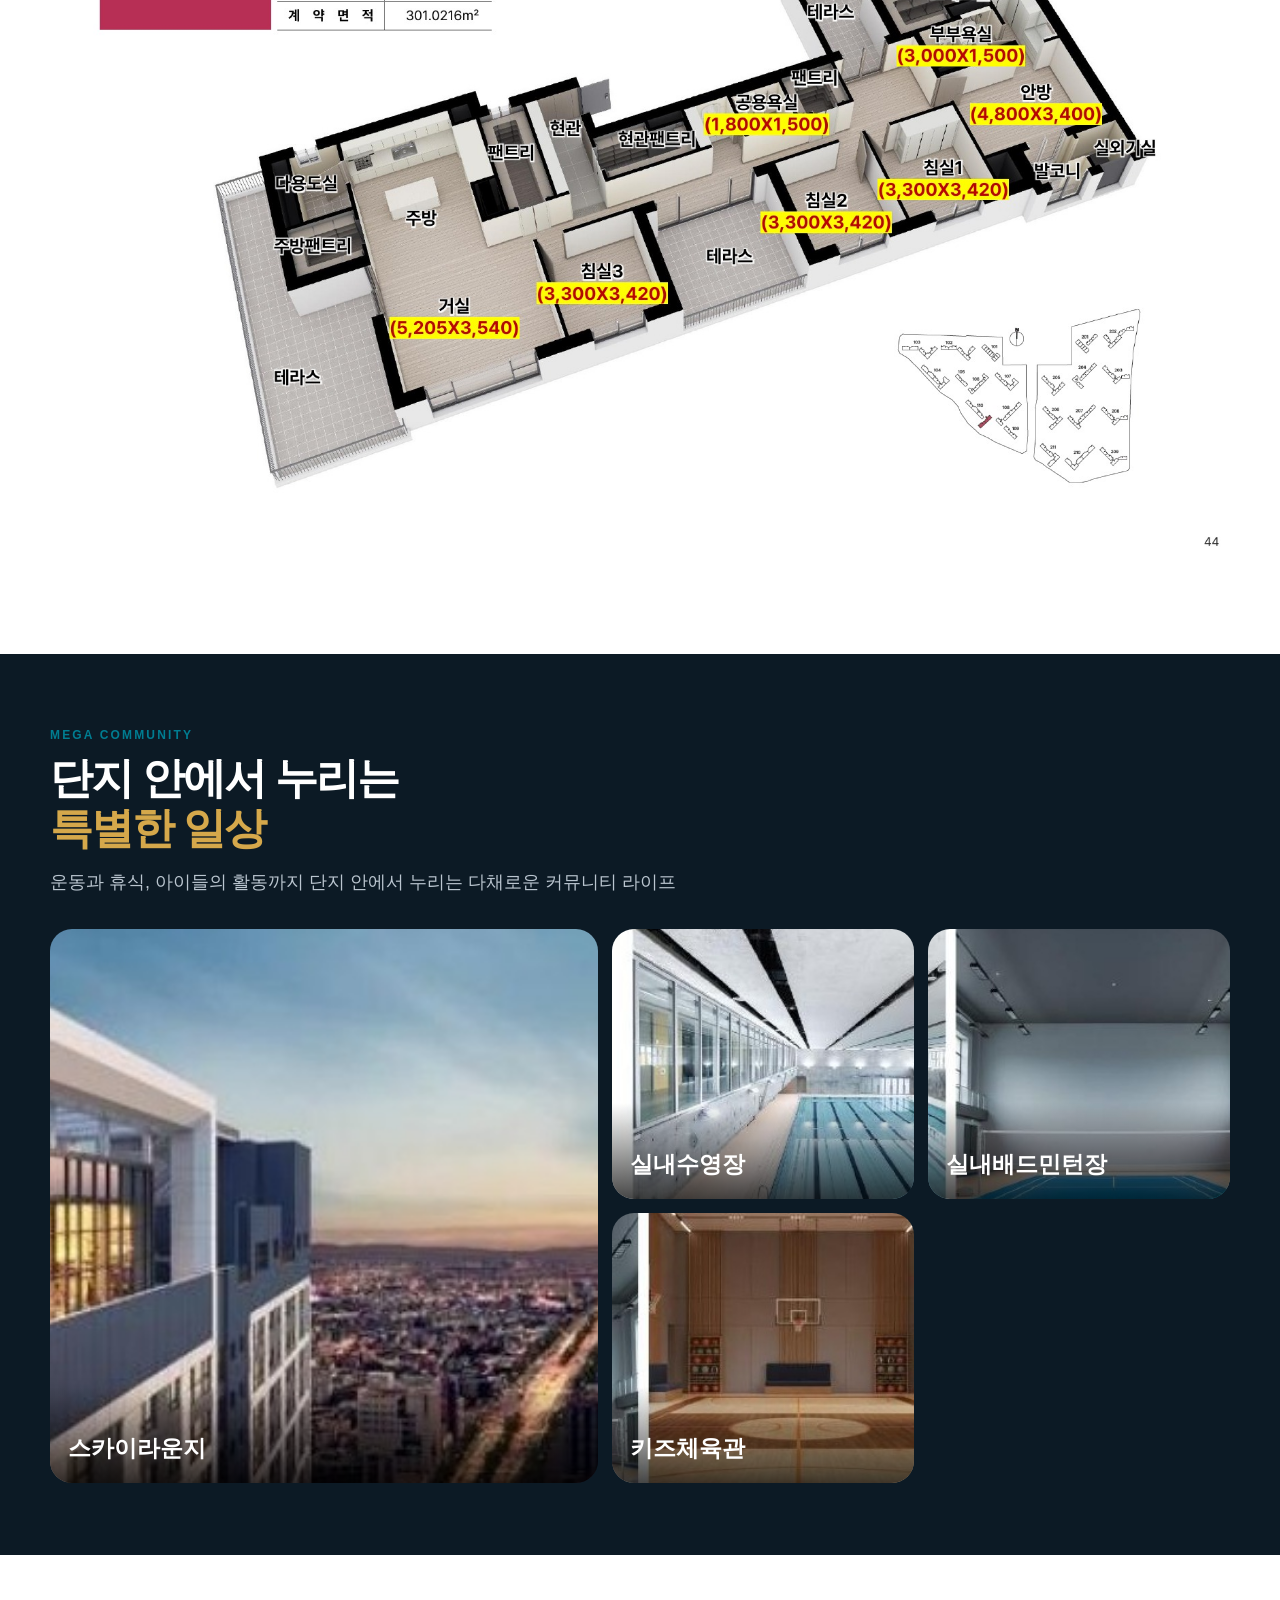
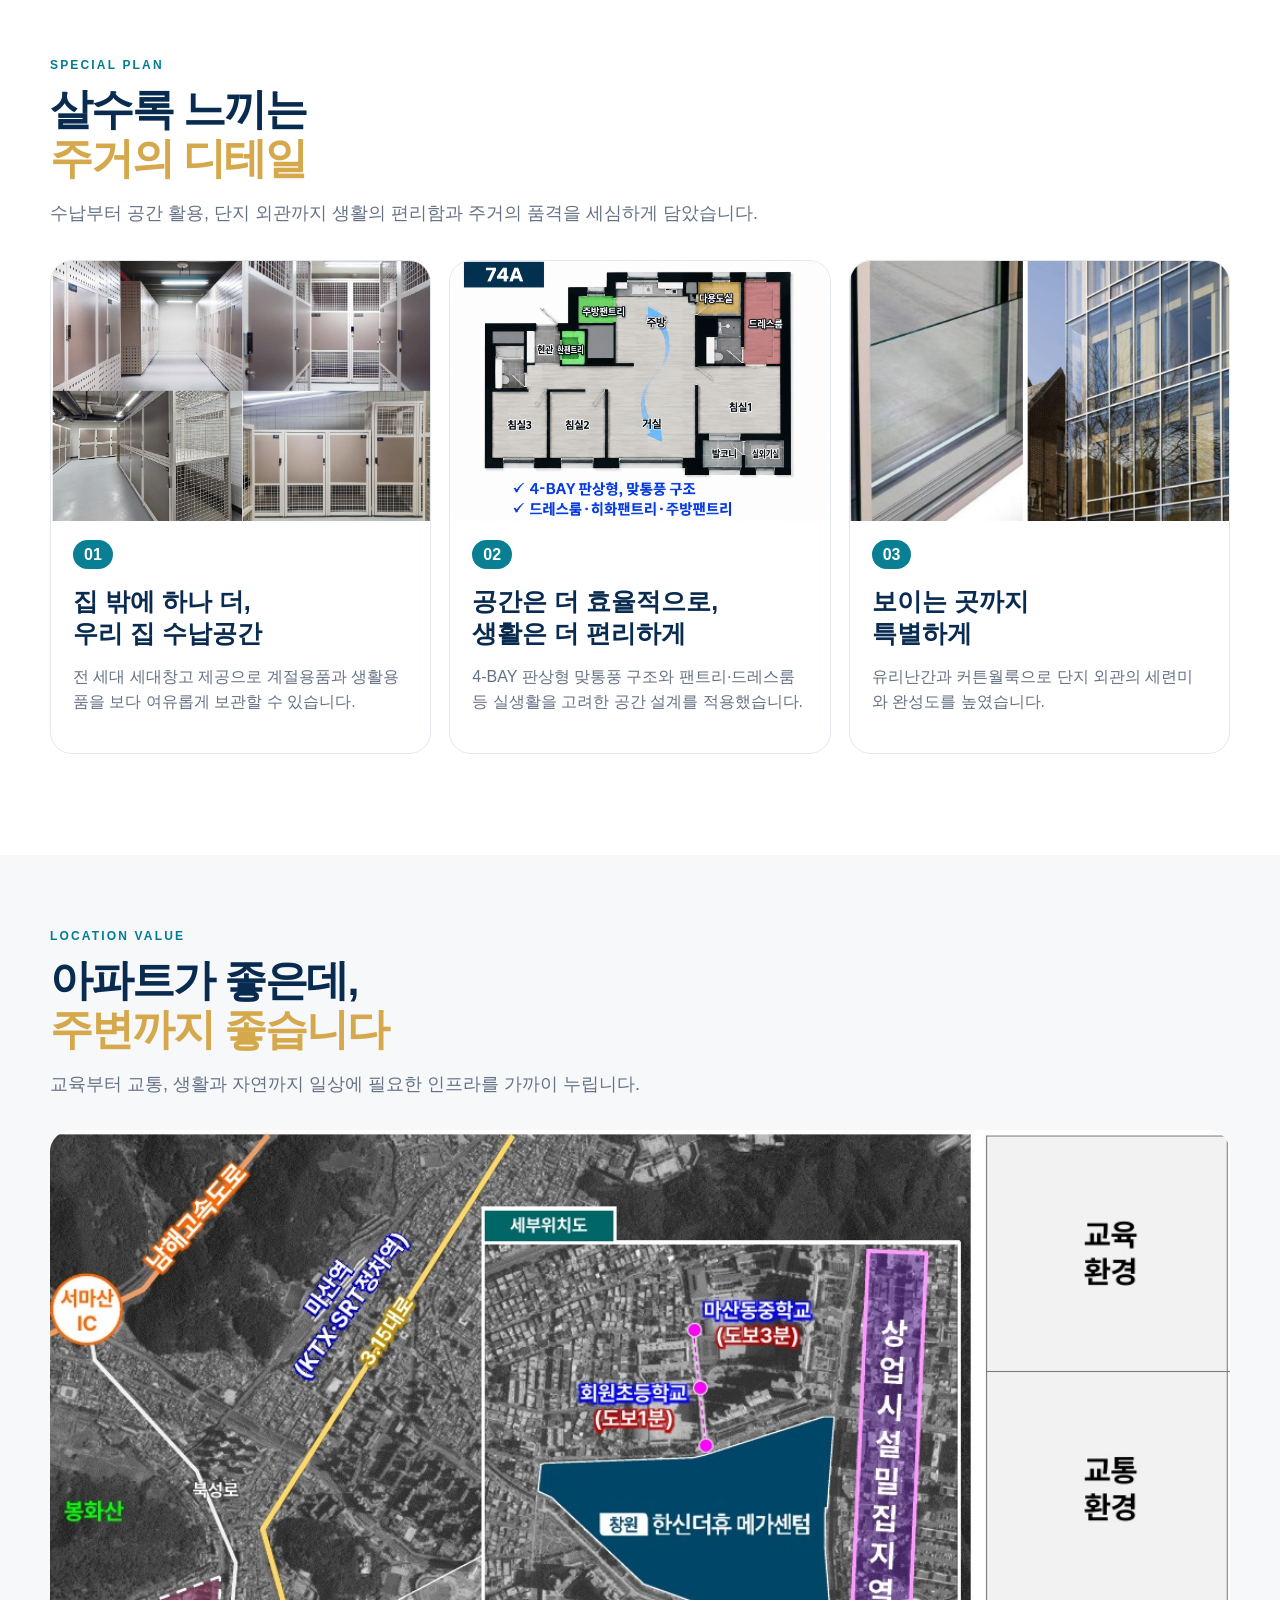
==== commit d58afb7c: "Remove hero-benefit section from index.html Removed the hero-benefit div and its content from index." ====
--- a/index.html
+++ b/index.html
@@ -43,10 +43,7 @@
         </a>
       </div>
      
-      / <div class="hero-benefit">
-        <img src="images/hero-benefit.png"
-             alt="계약금 5%, 중도금 60% 전액 무이자, 세대당 약 1.6대 주차">
-      </div>    /  
+      
     </div>
   </section>
 
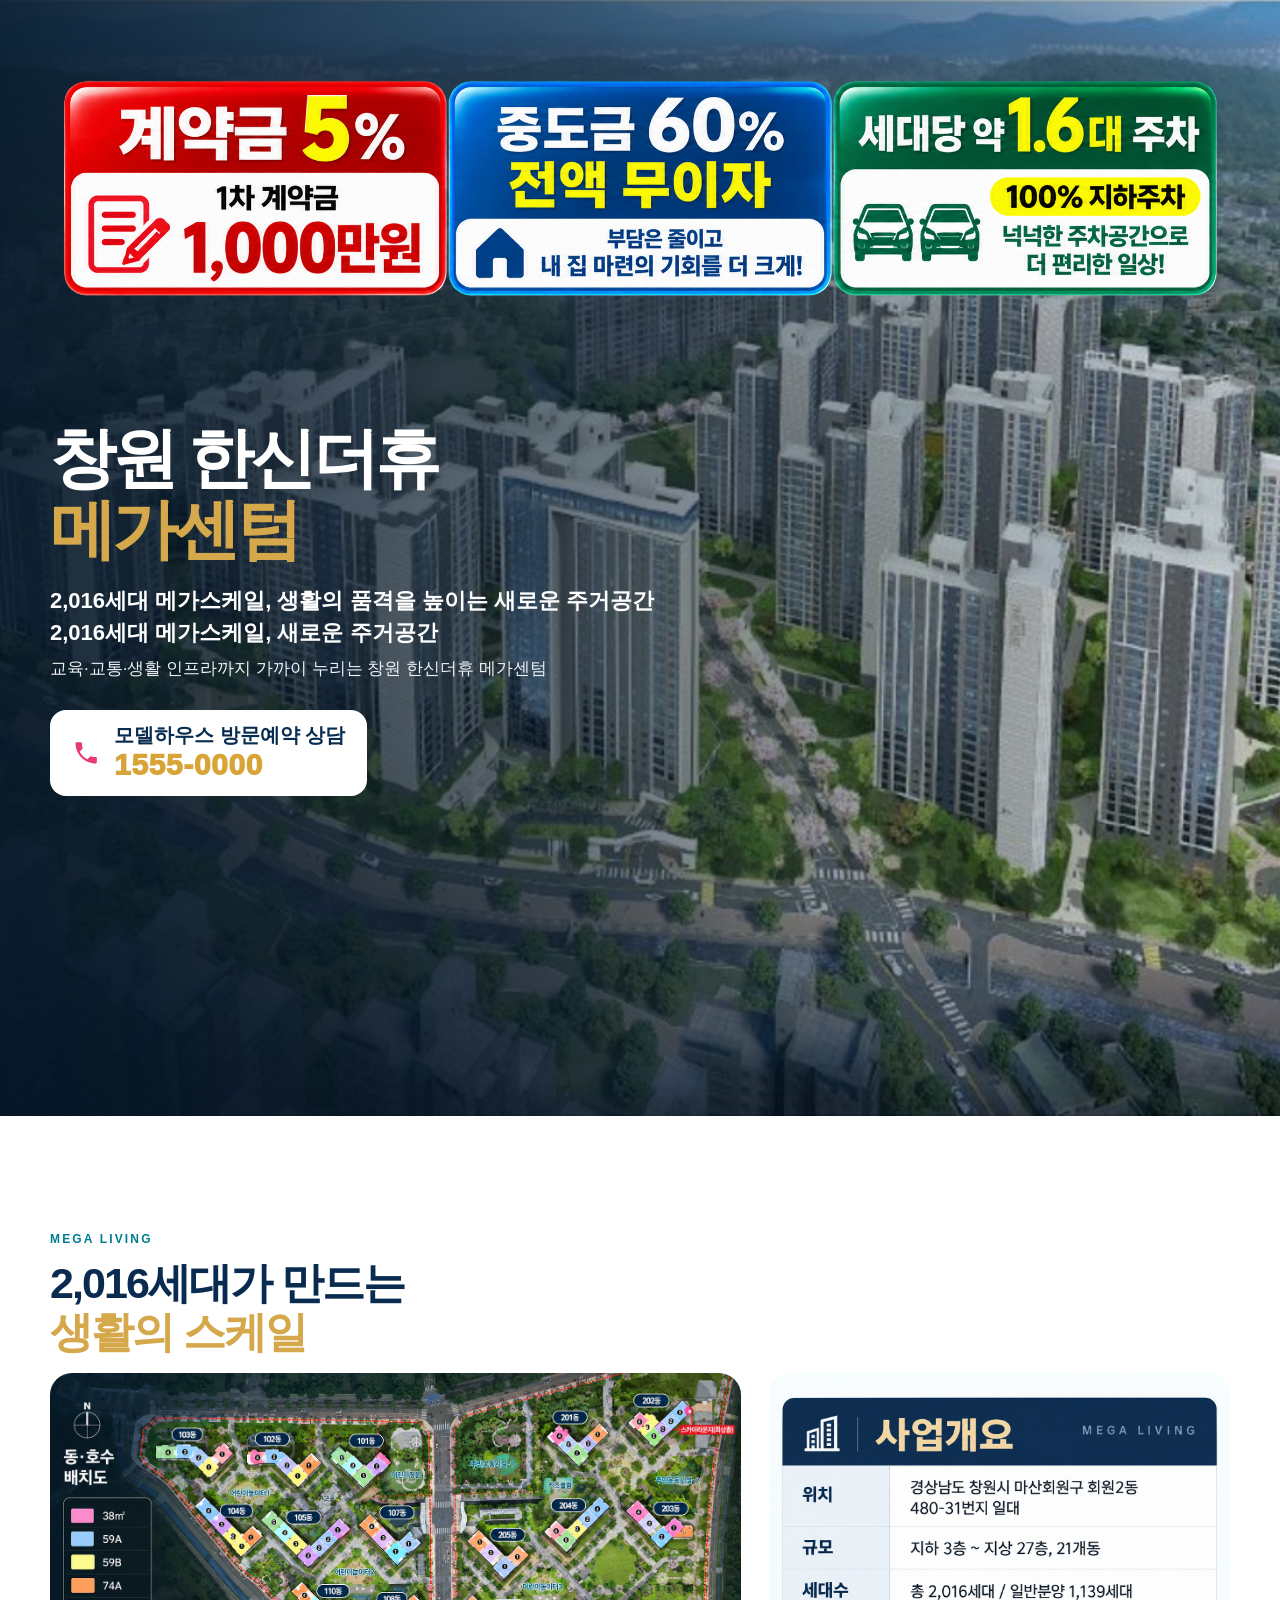
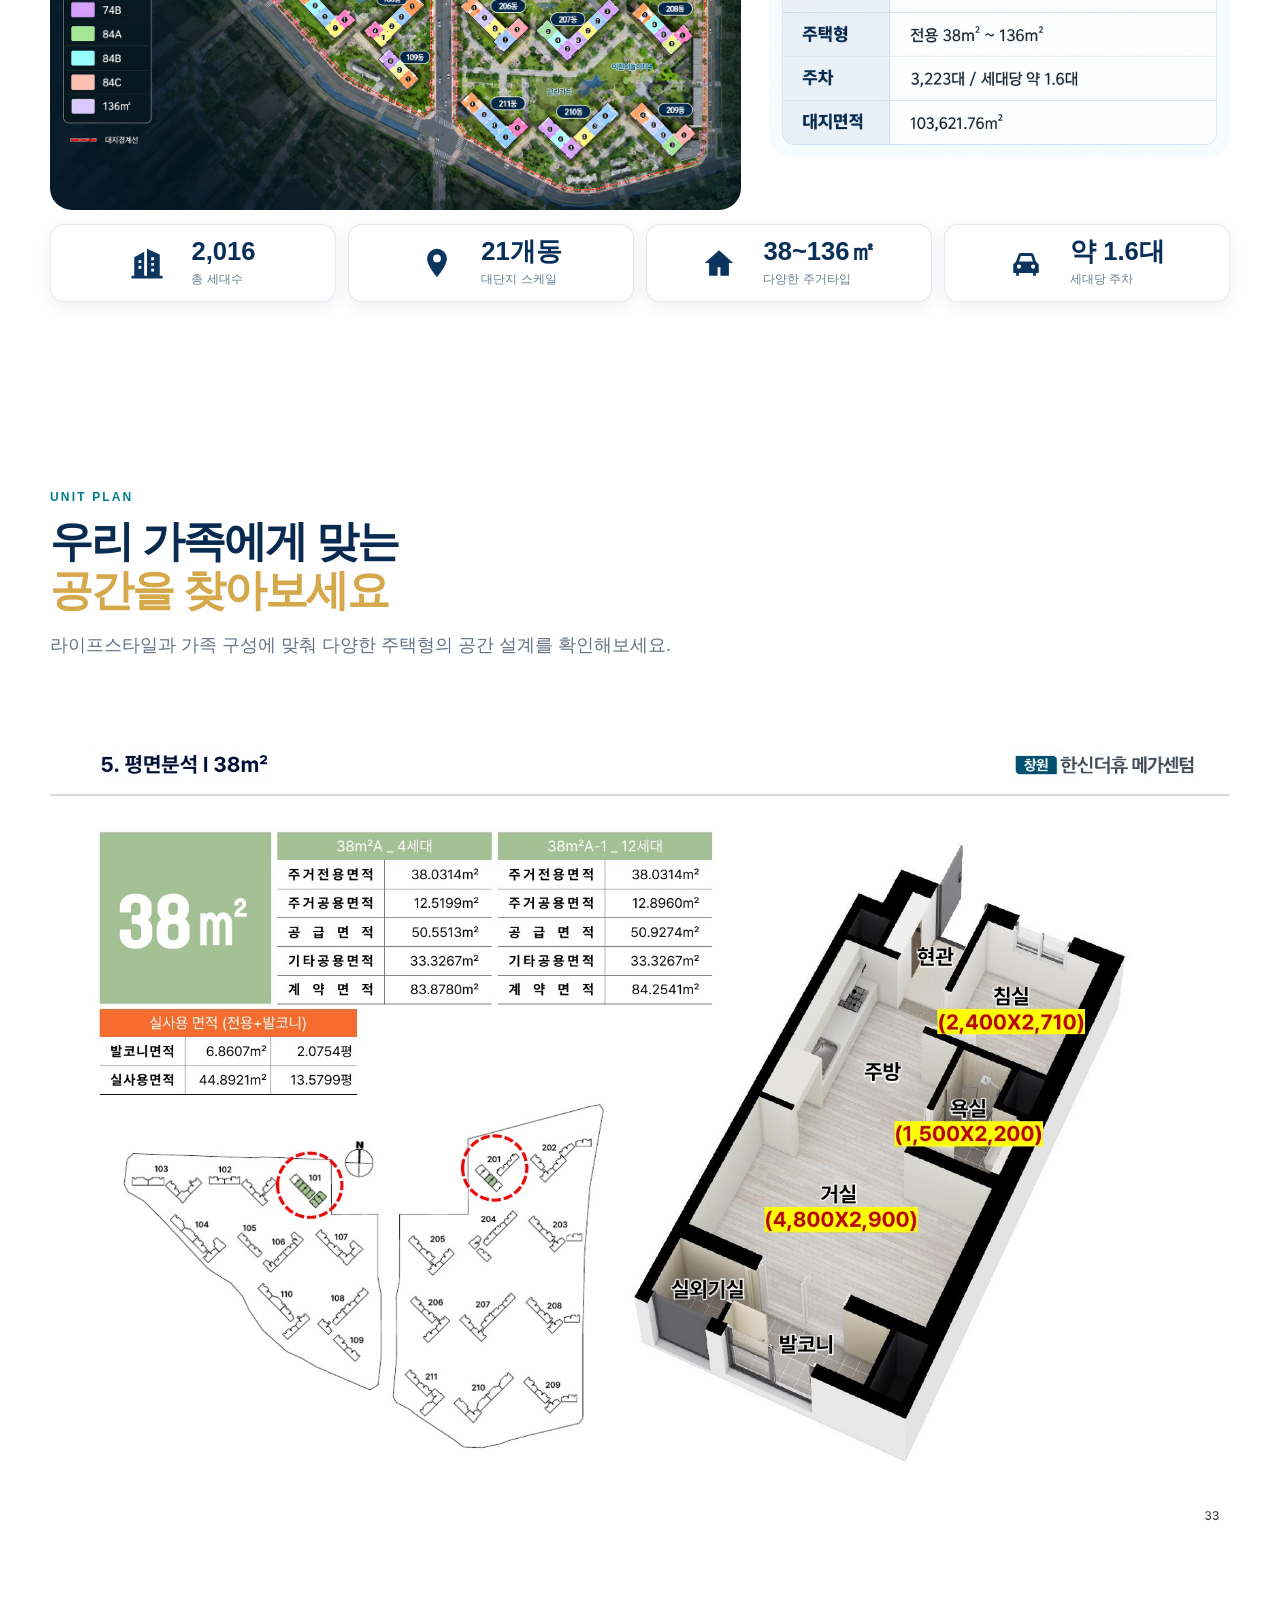
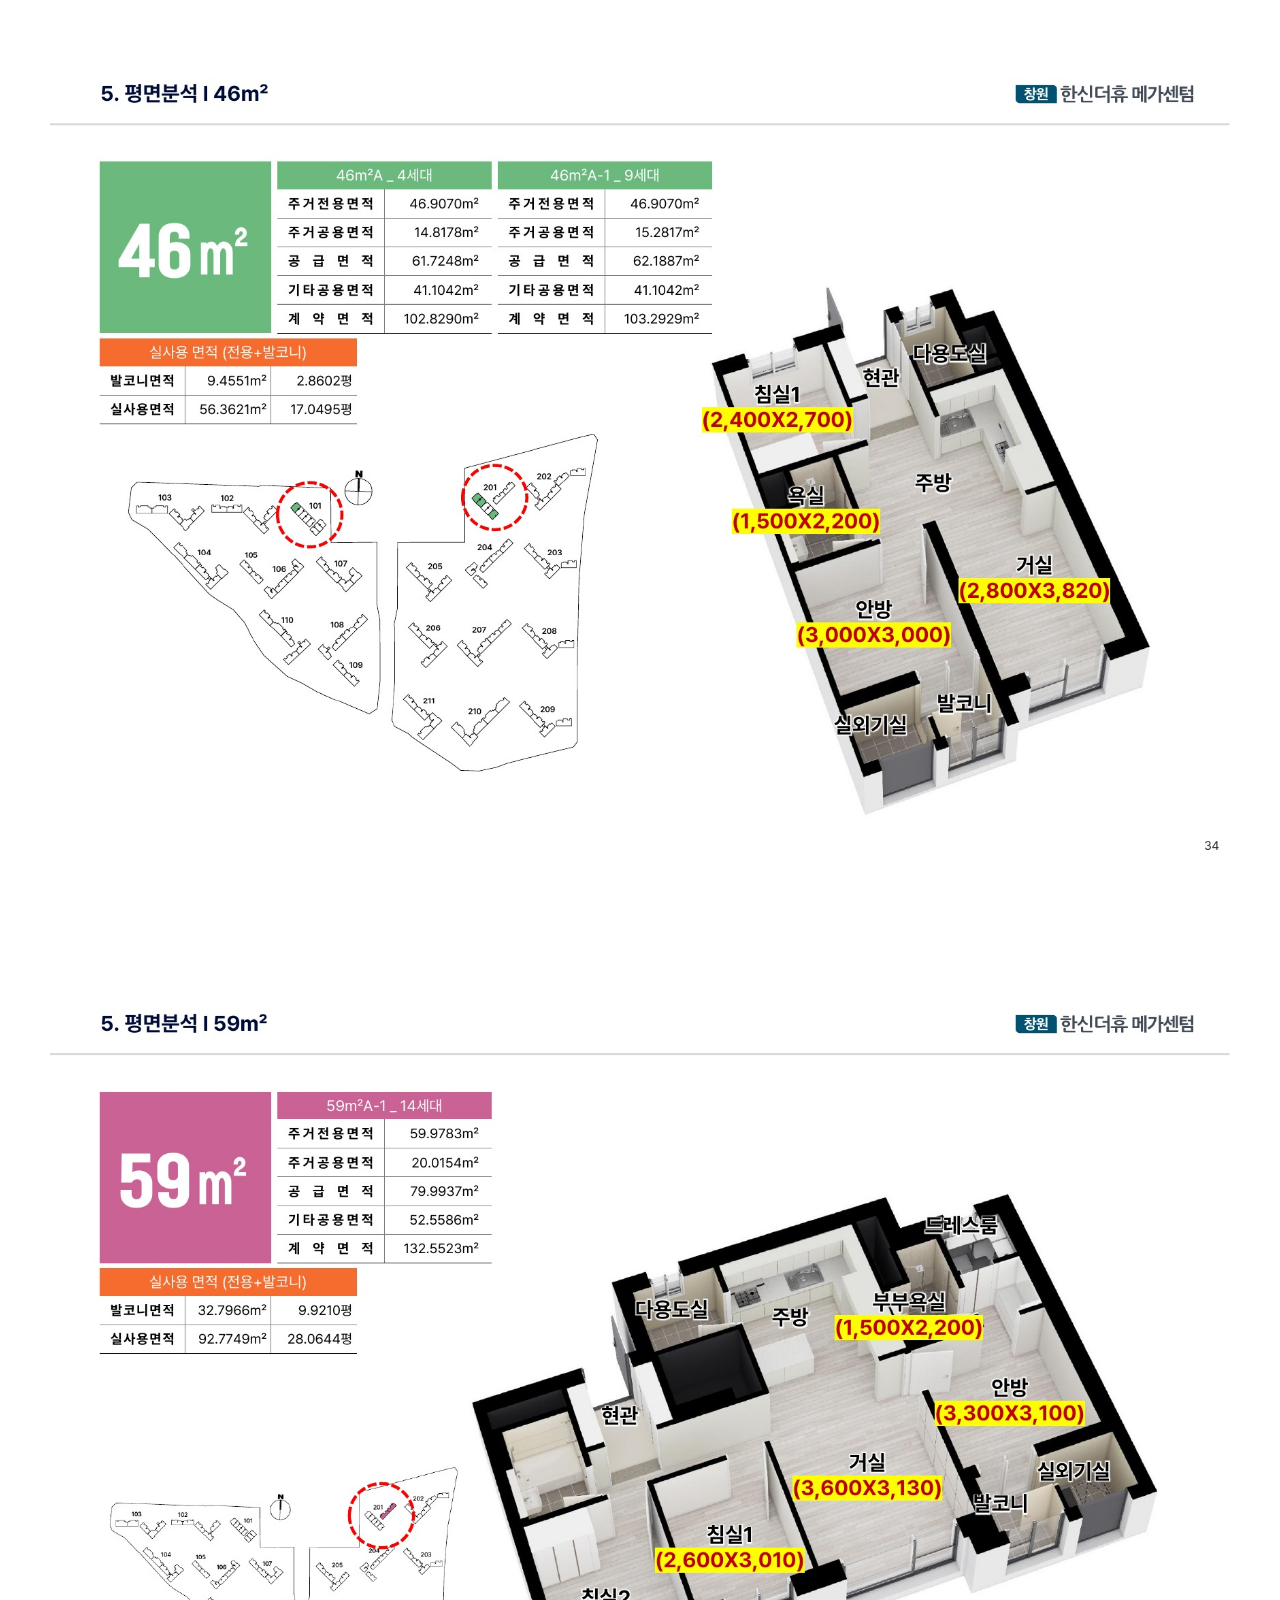
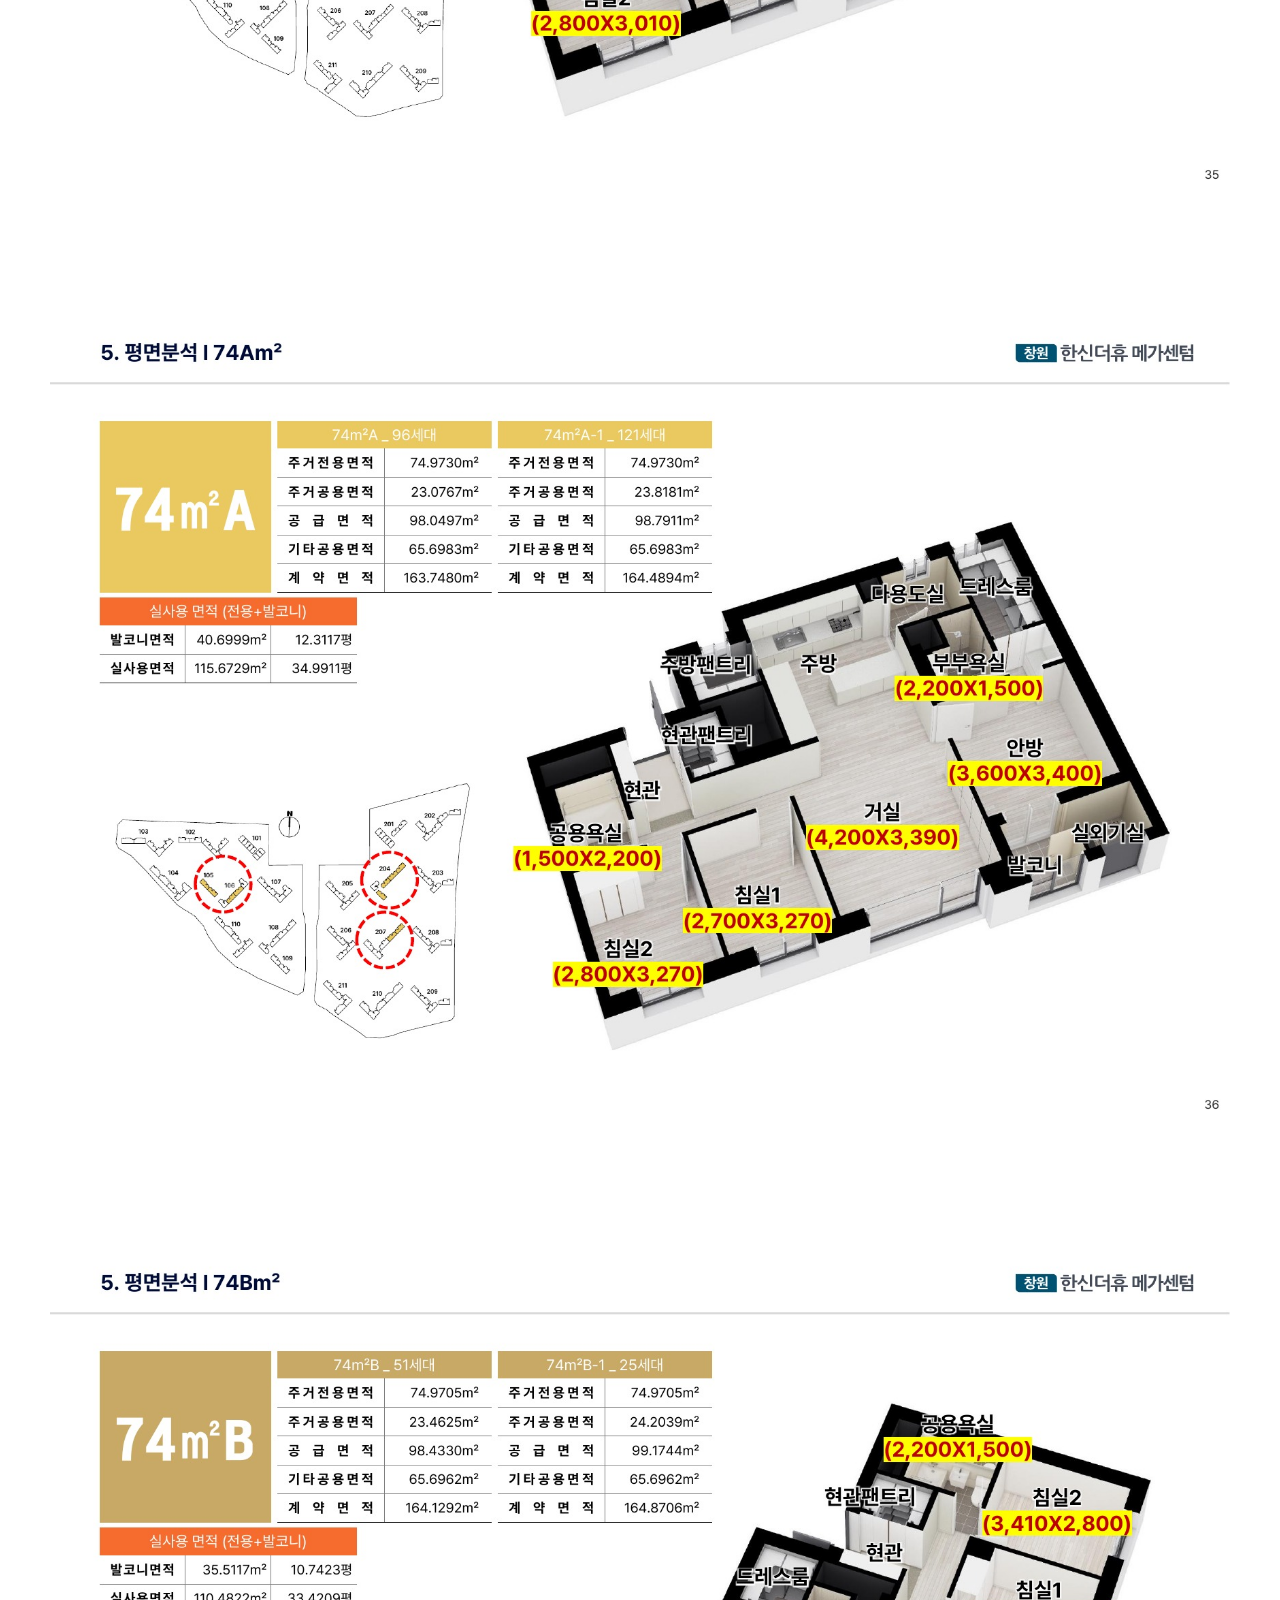
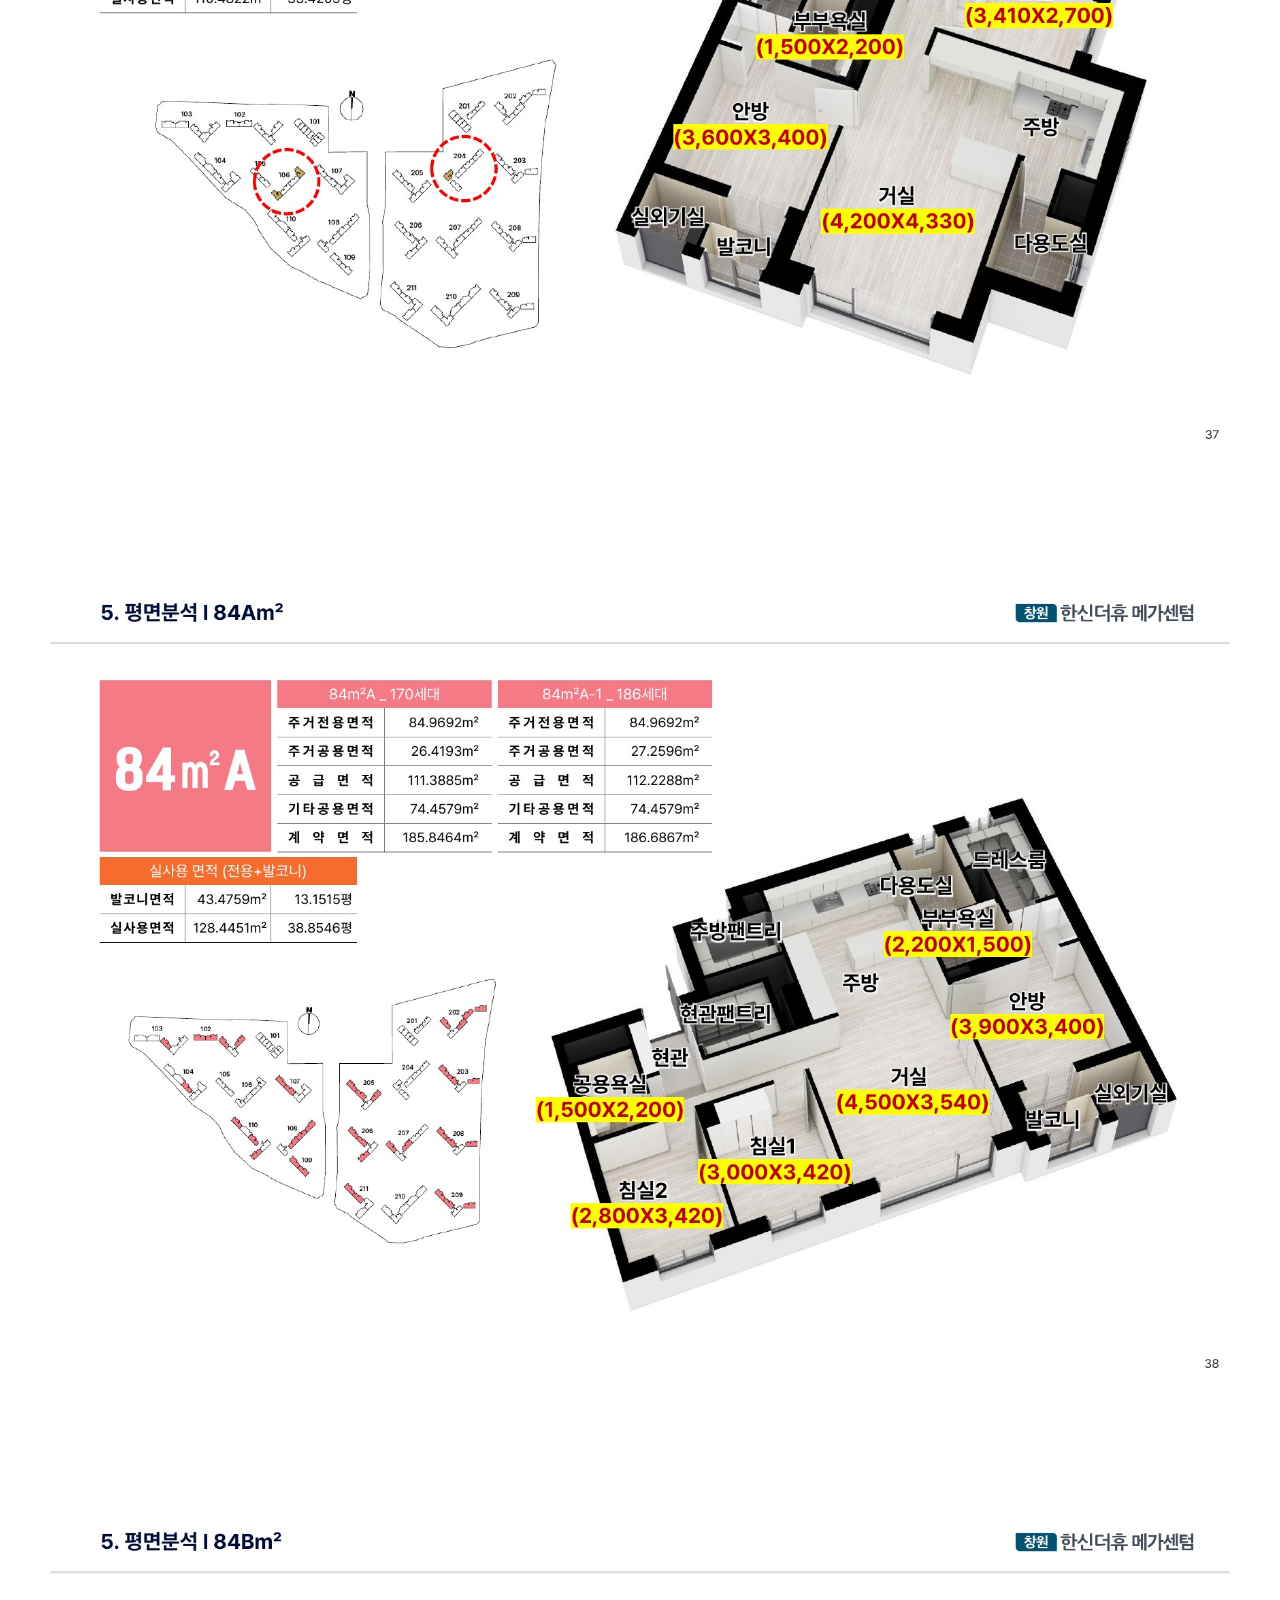
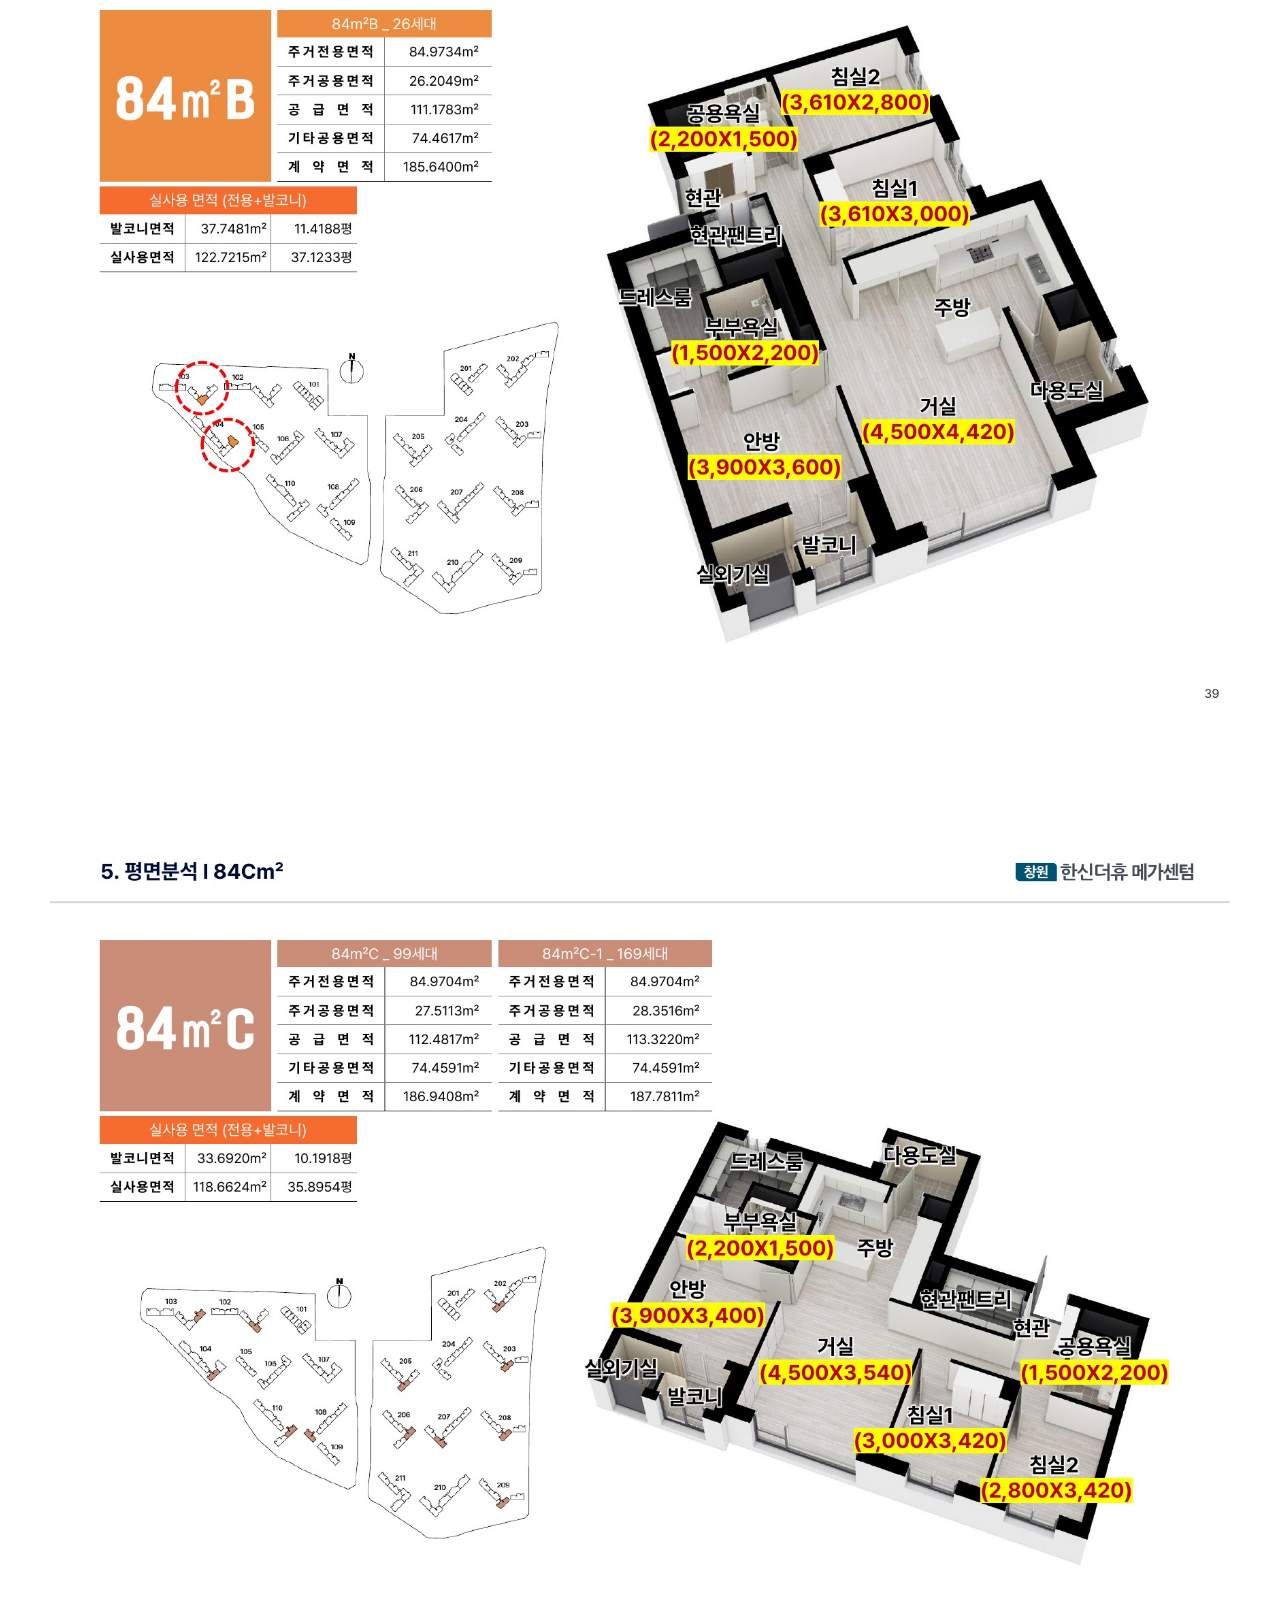
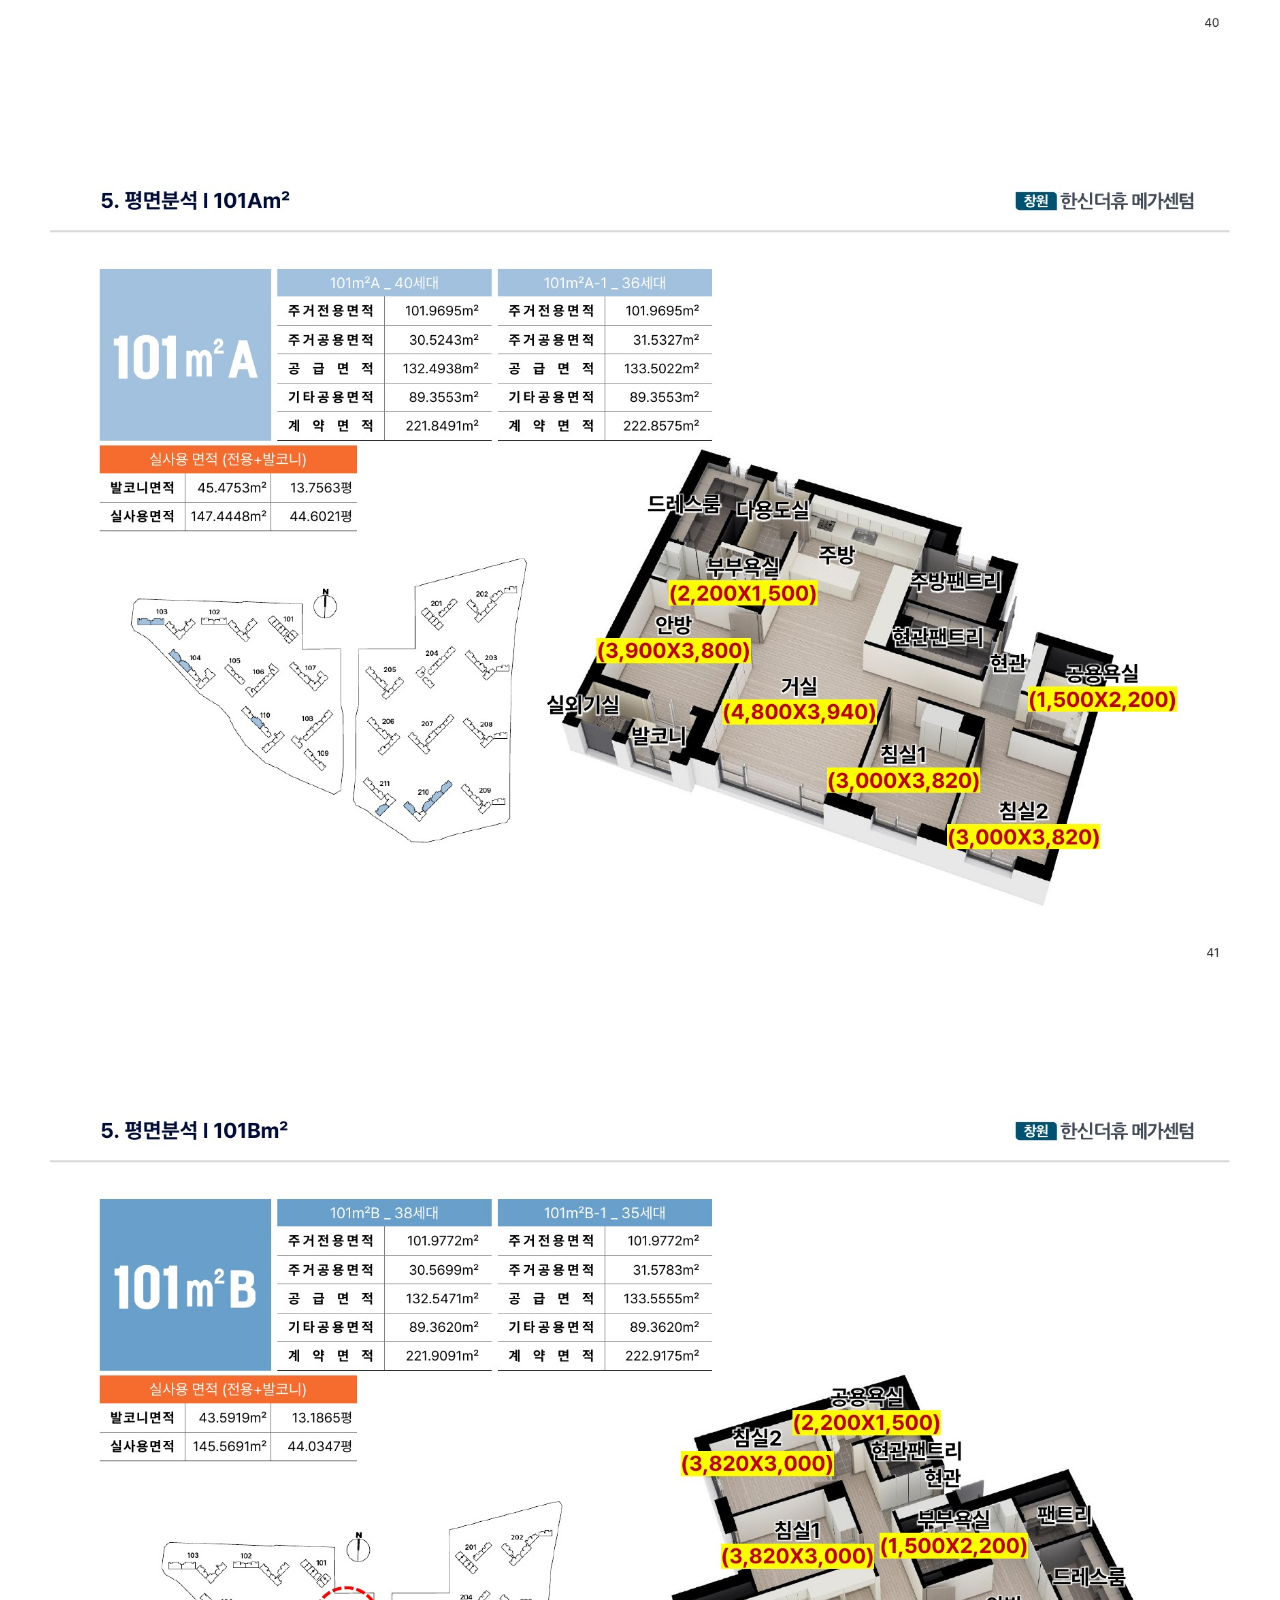
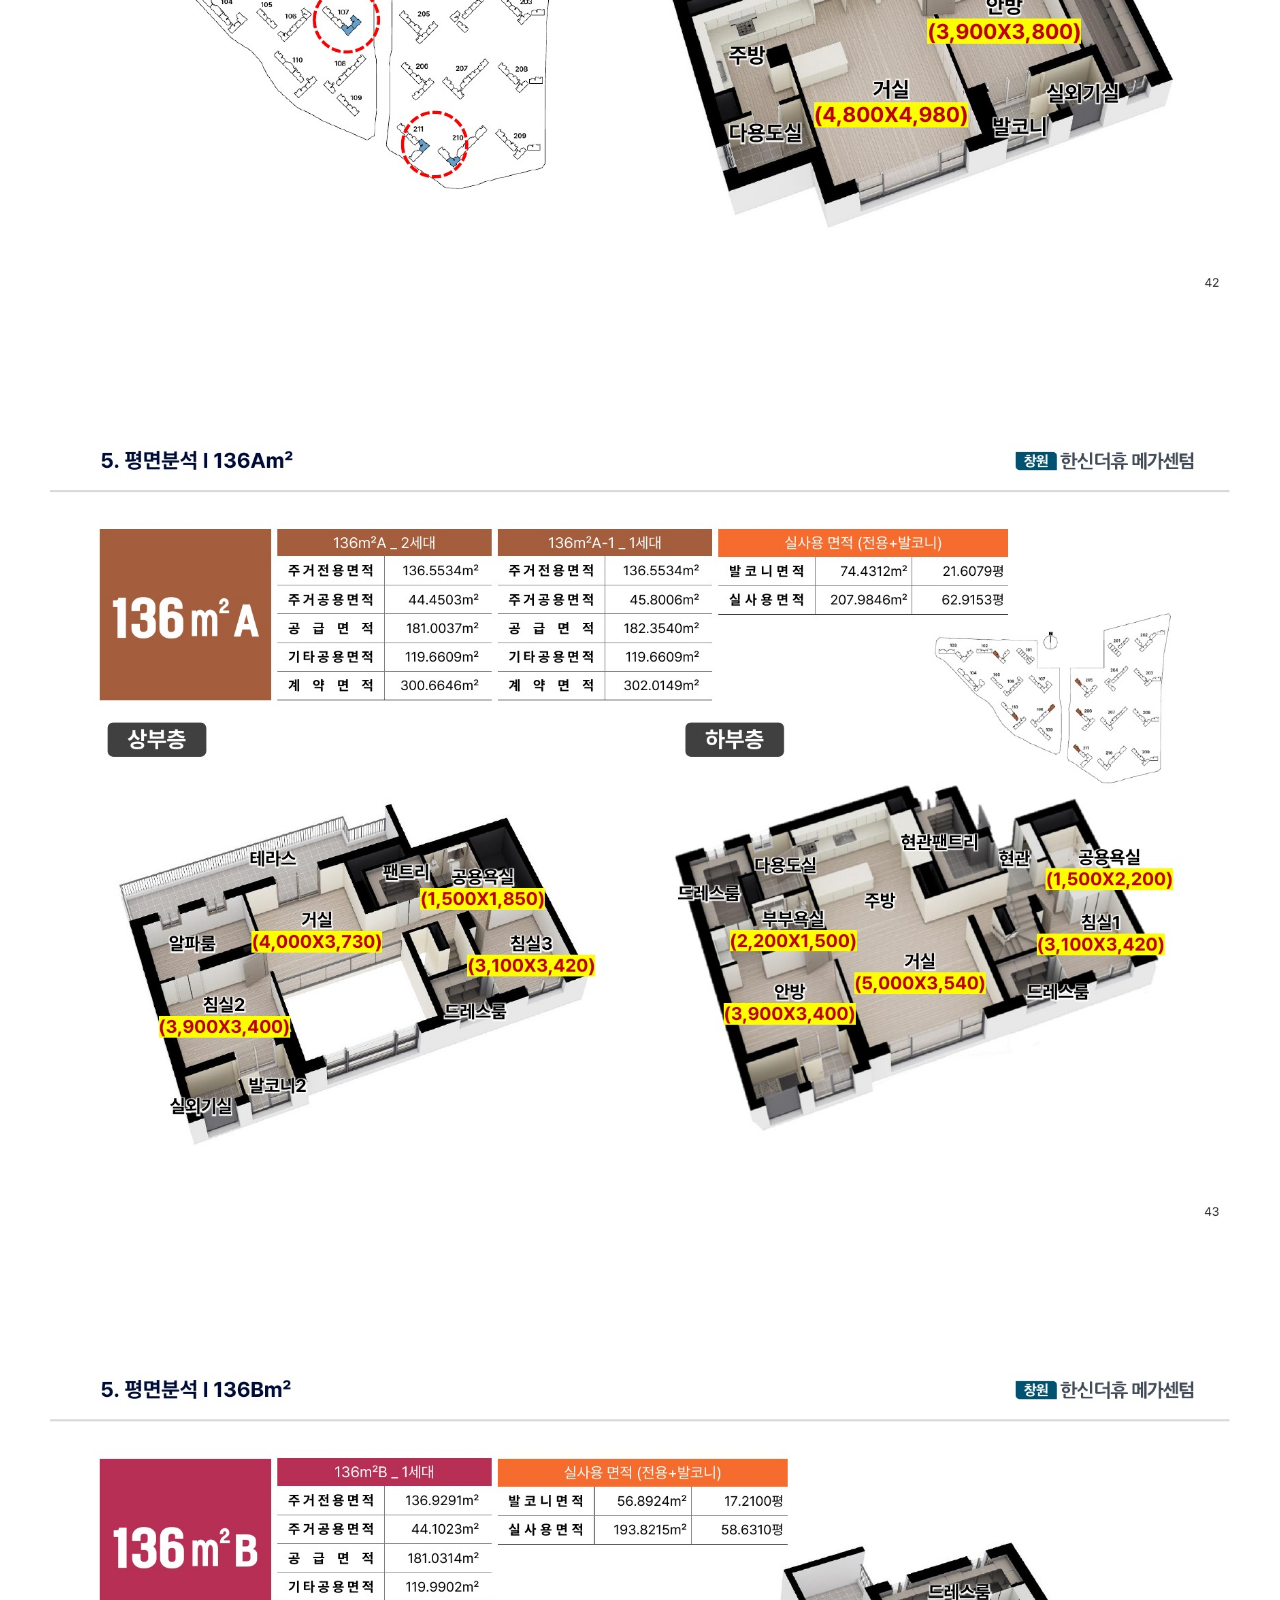
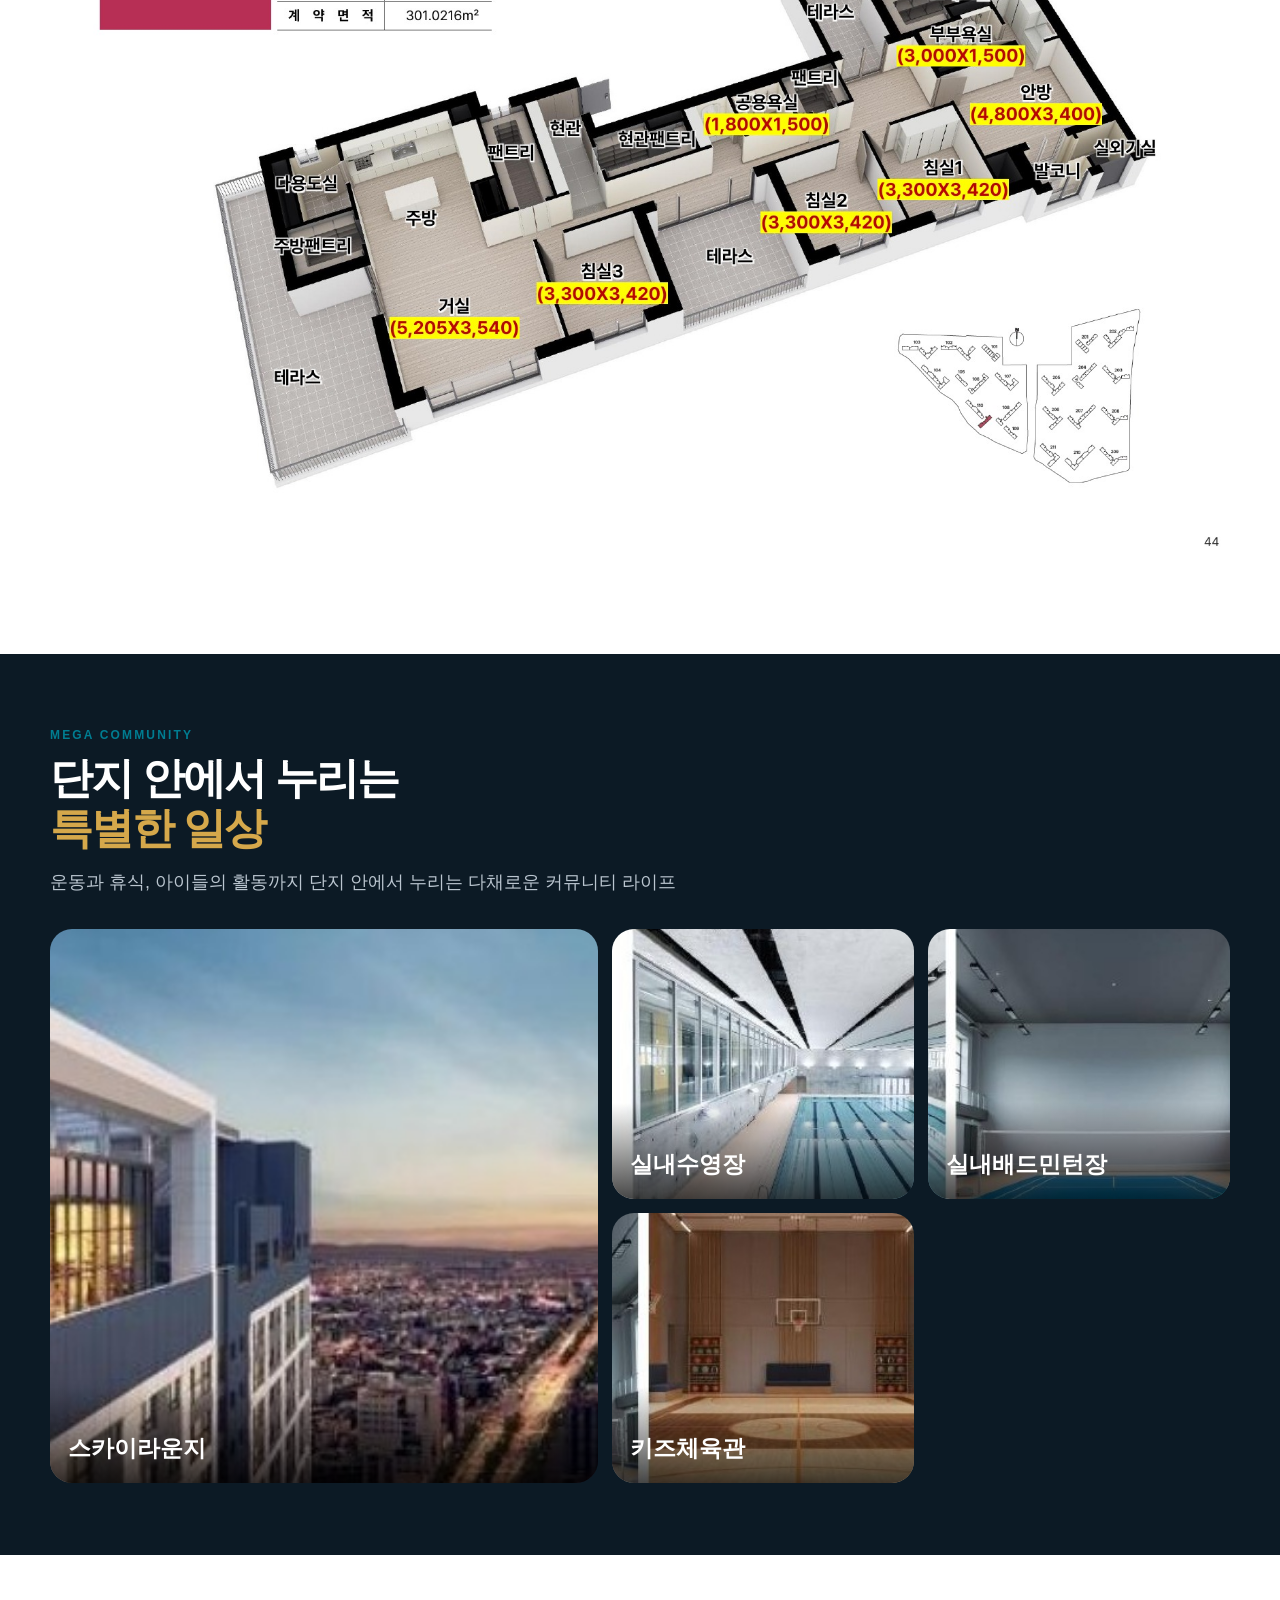
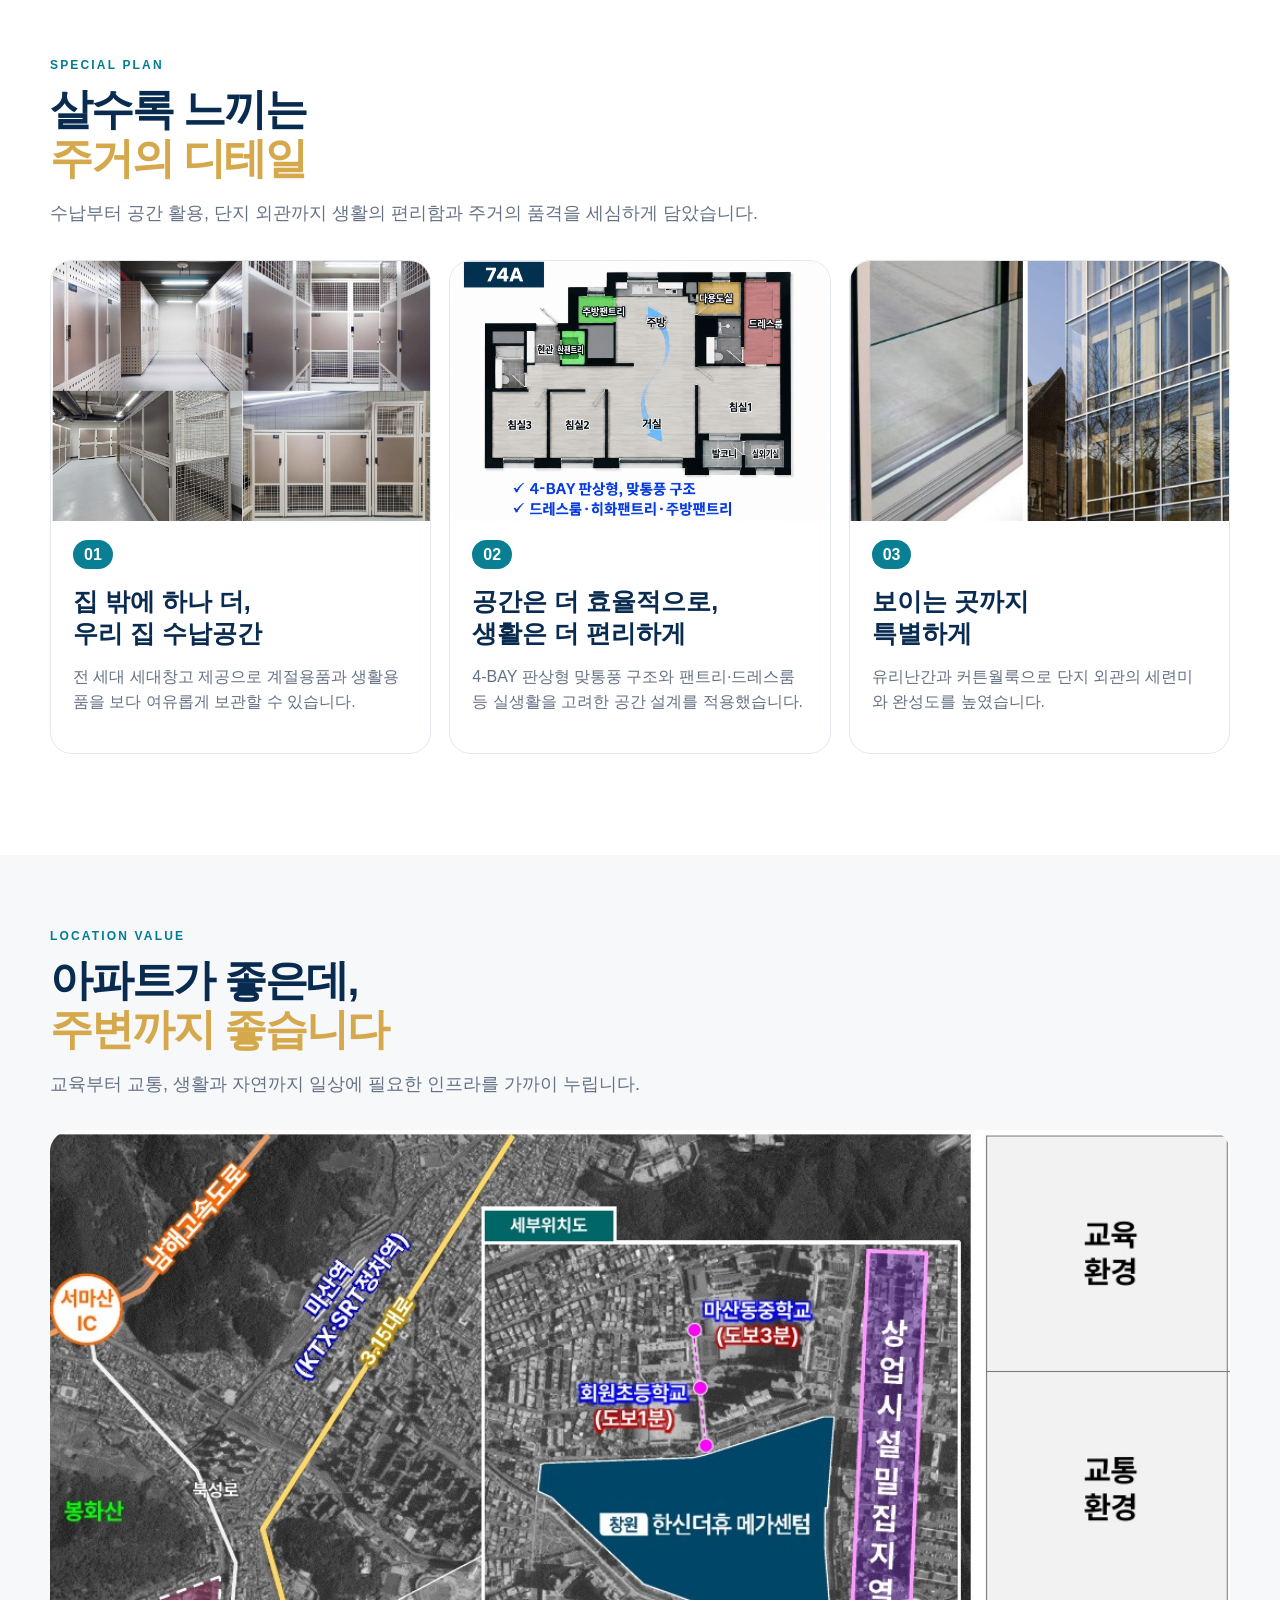
==== commit 124a1d54: "Update index.html" ====
--- a/index.html
+++ b/index.html
@@ -5,8 +5,8 @@
   <meta name="viewport" content="width=device-width, initial-scale=1">
   <meta name="description" content="창원 한신더휴 메가센텀 분양 안내">
   <title>창원 한신더휴 메가센텀</title>
-  <link rel="stylesheet" href="css/style.css">
-  <link rel="stylesheet" href="css/custom.css">
+  <link rel="stylesheet" href="css/style.css">  
+  <link rel="stylesheet" href="css/custom.css?v=20260917-1">
 </head>
 <body>
 <div id="mc2" data-phone="1555-4940">
--- a/css/custom.css
+++ b/css/custom.css
@@ -599,6 +599,19 @@
    ========================================================= */
 @media (max-width:800px){
 
+  /* HERO 최상단 프로모션 이미지 */
+    #mc2 .hero .hero-benefit{
+        margin-top:-60px;
+    }
+
+    #mc2 .hero .hero-benefit img{
+        display:block;
+        width:100%;
+        height:auto;
+   }    
+
+
+   
   /* -------------------------------------------------------
      MEGA LIVING 통계
      기존 설정 유지
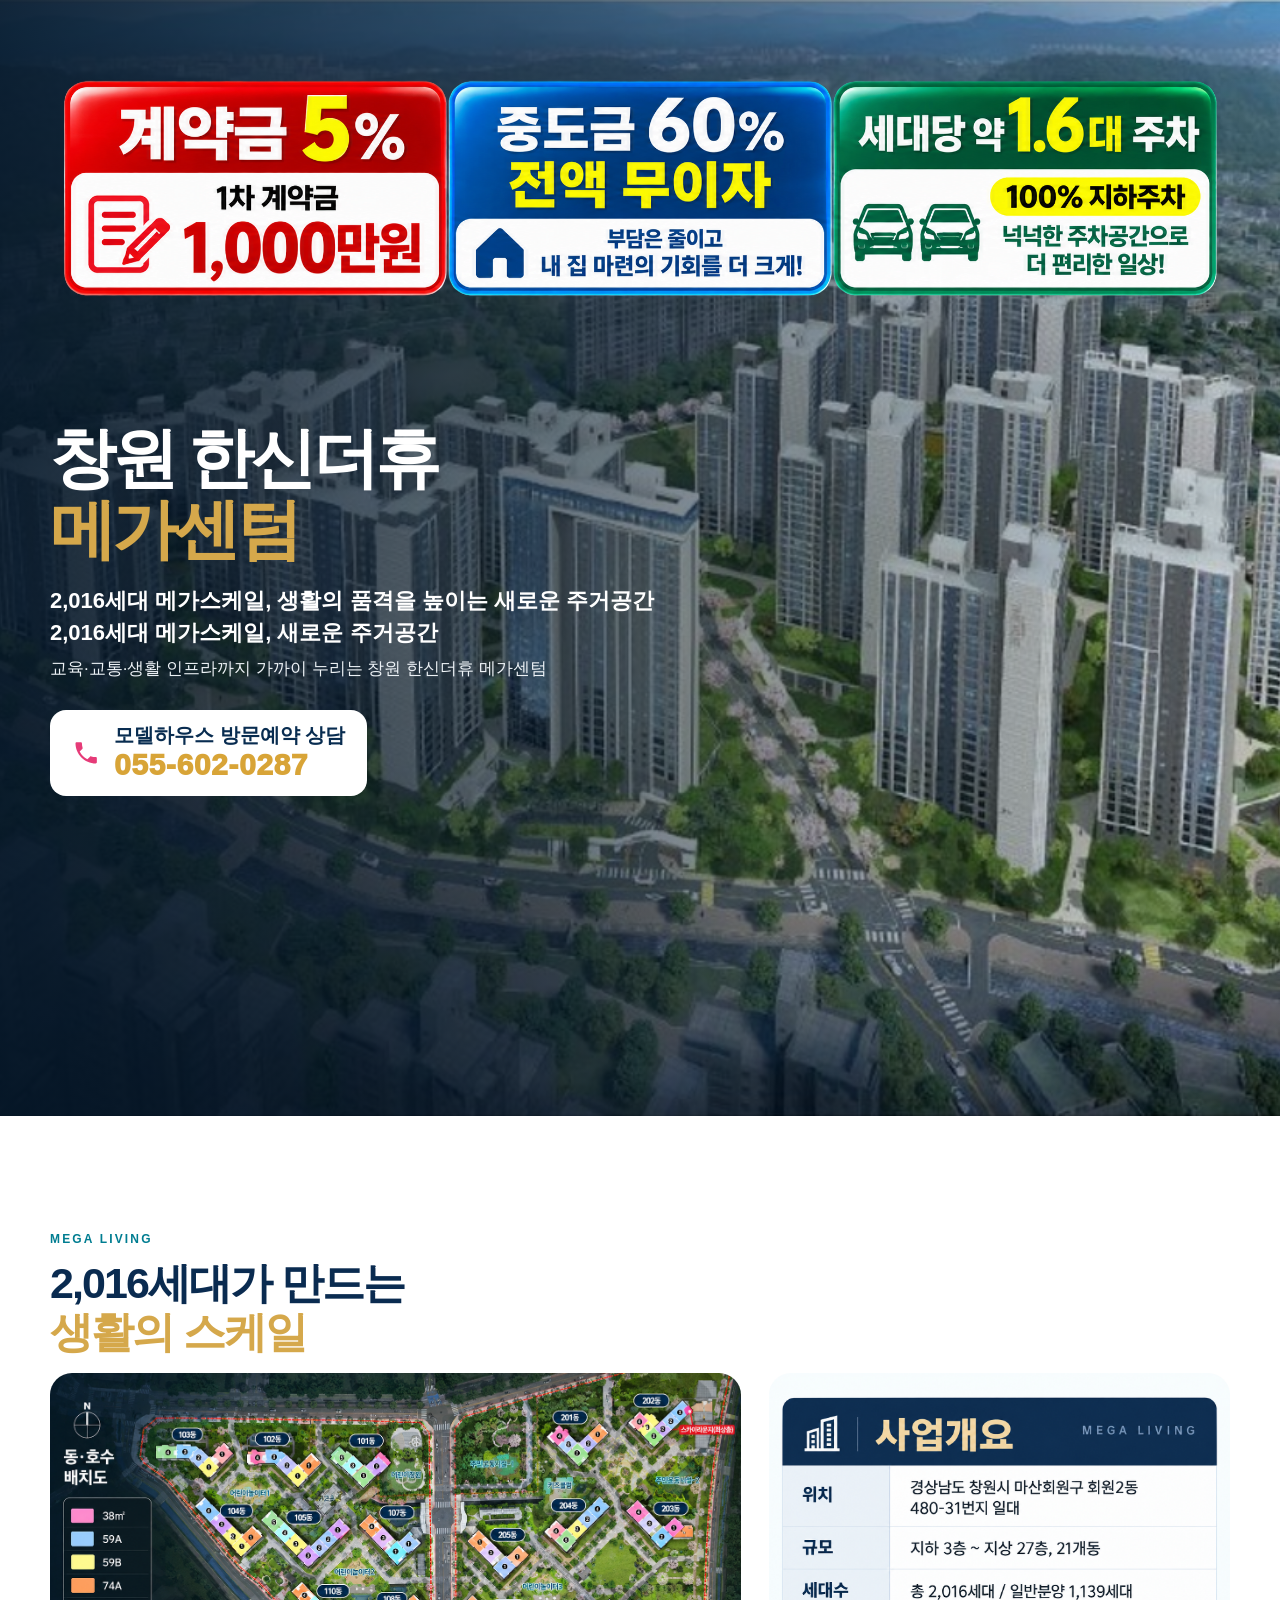
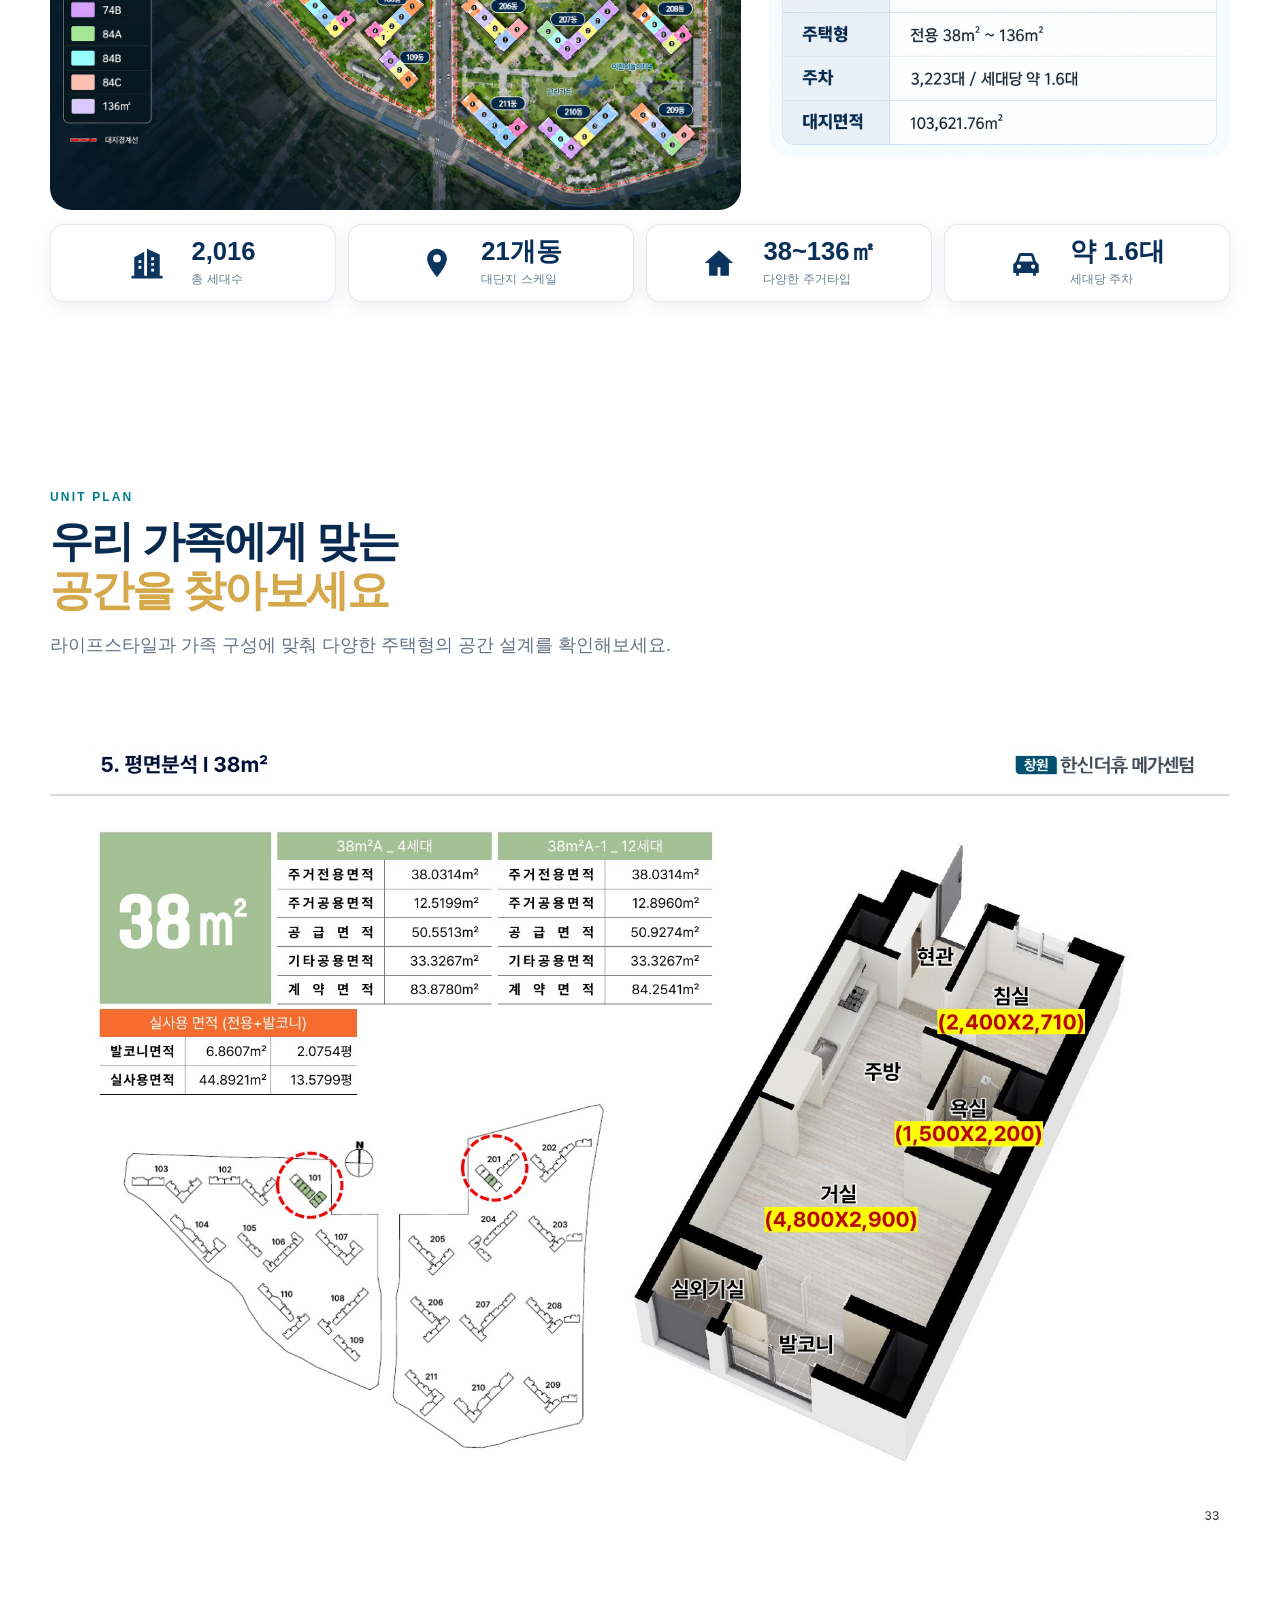
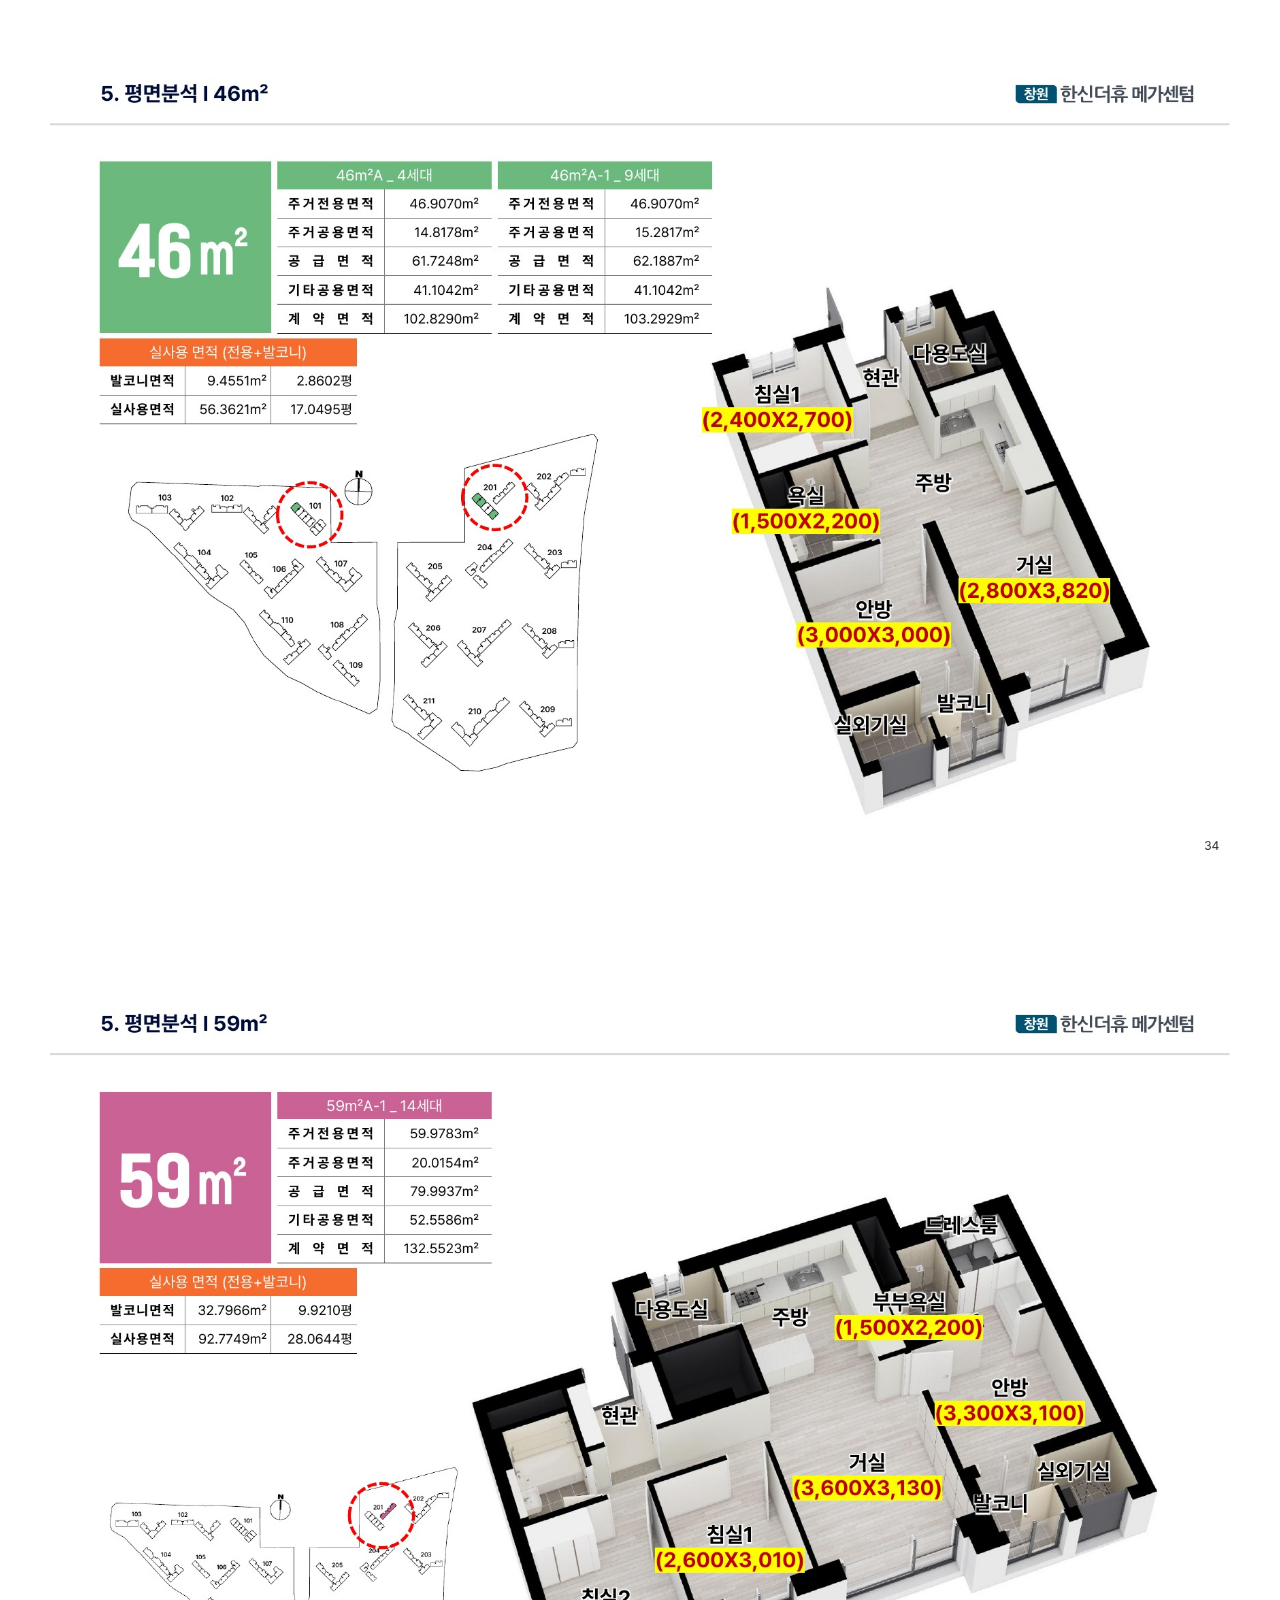
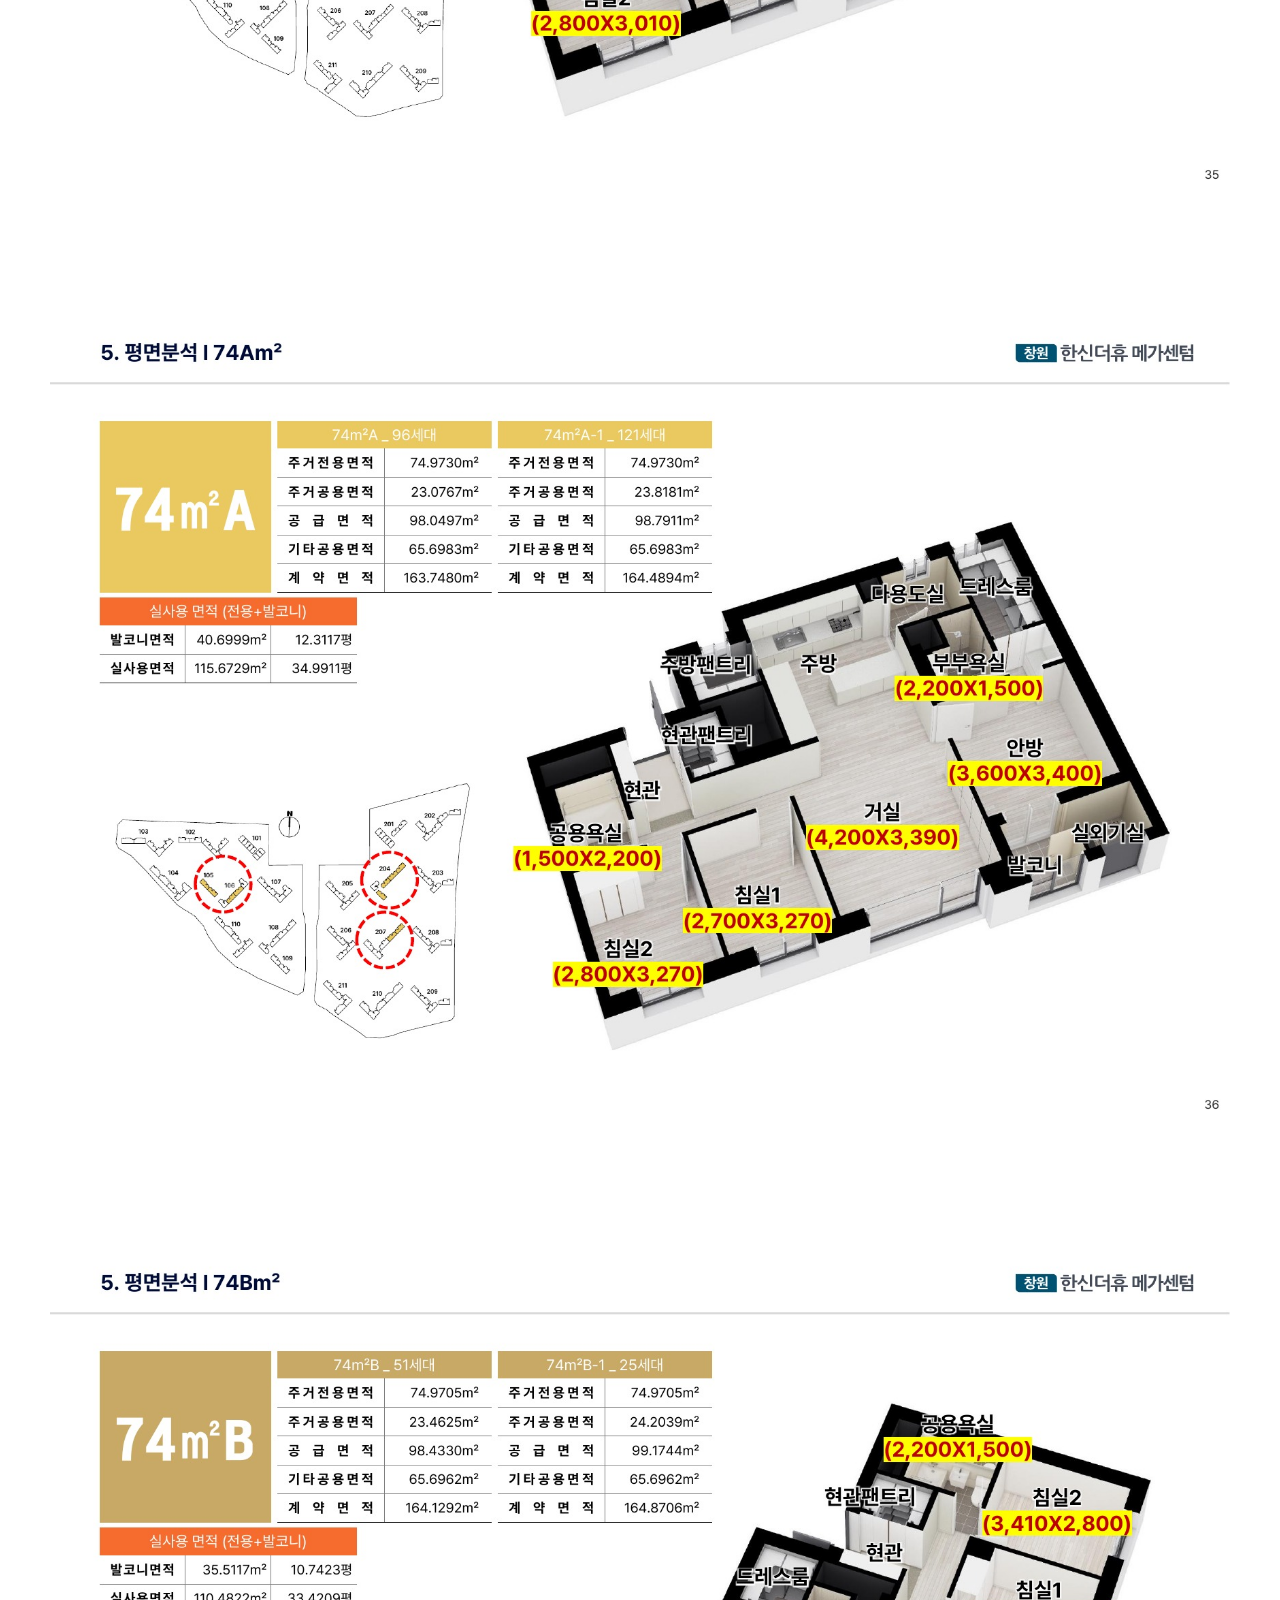
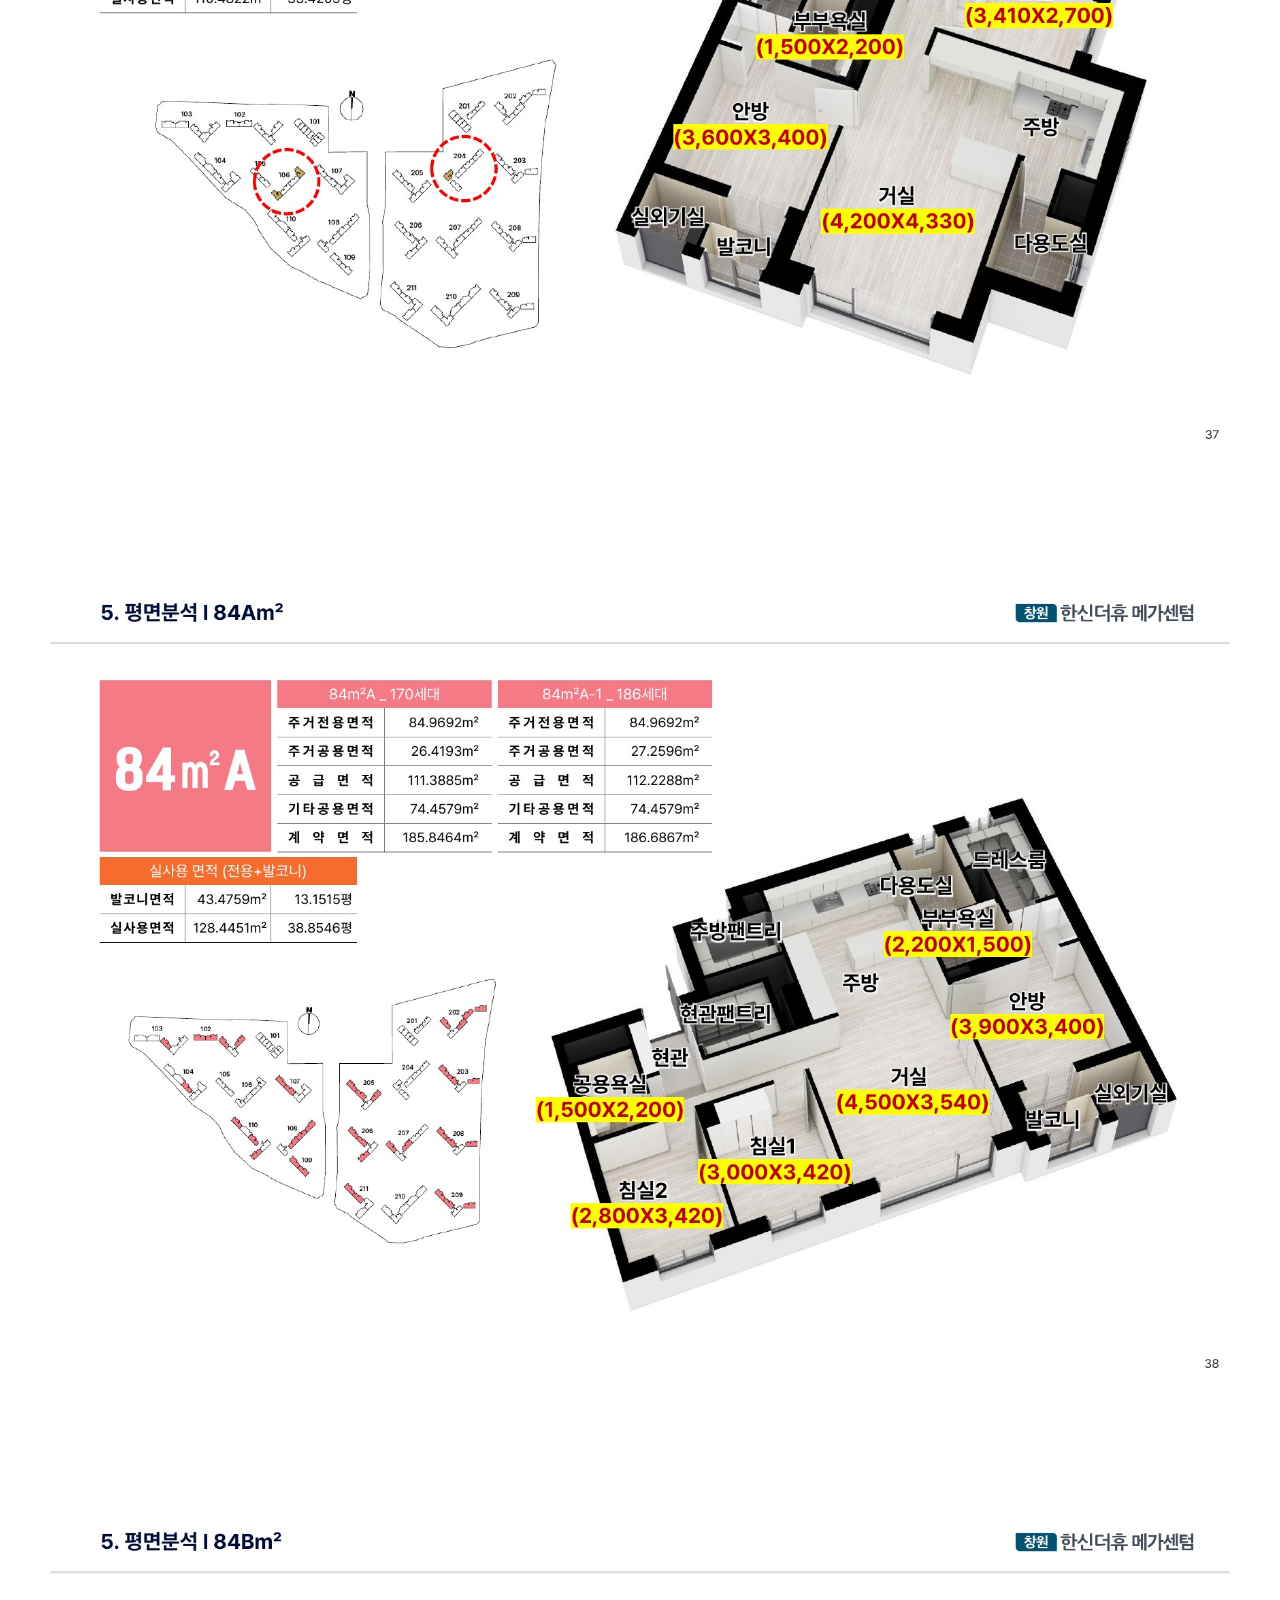
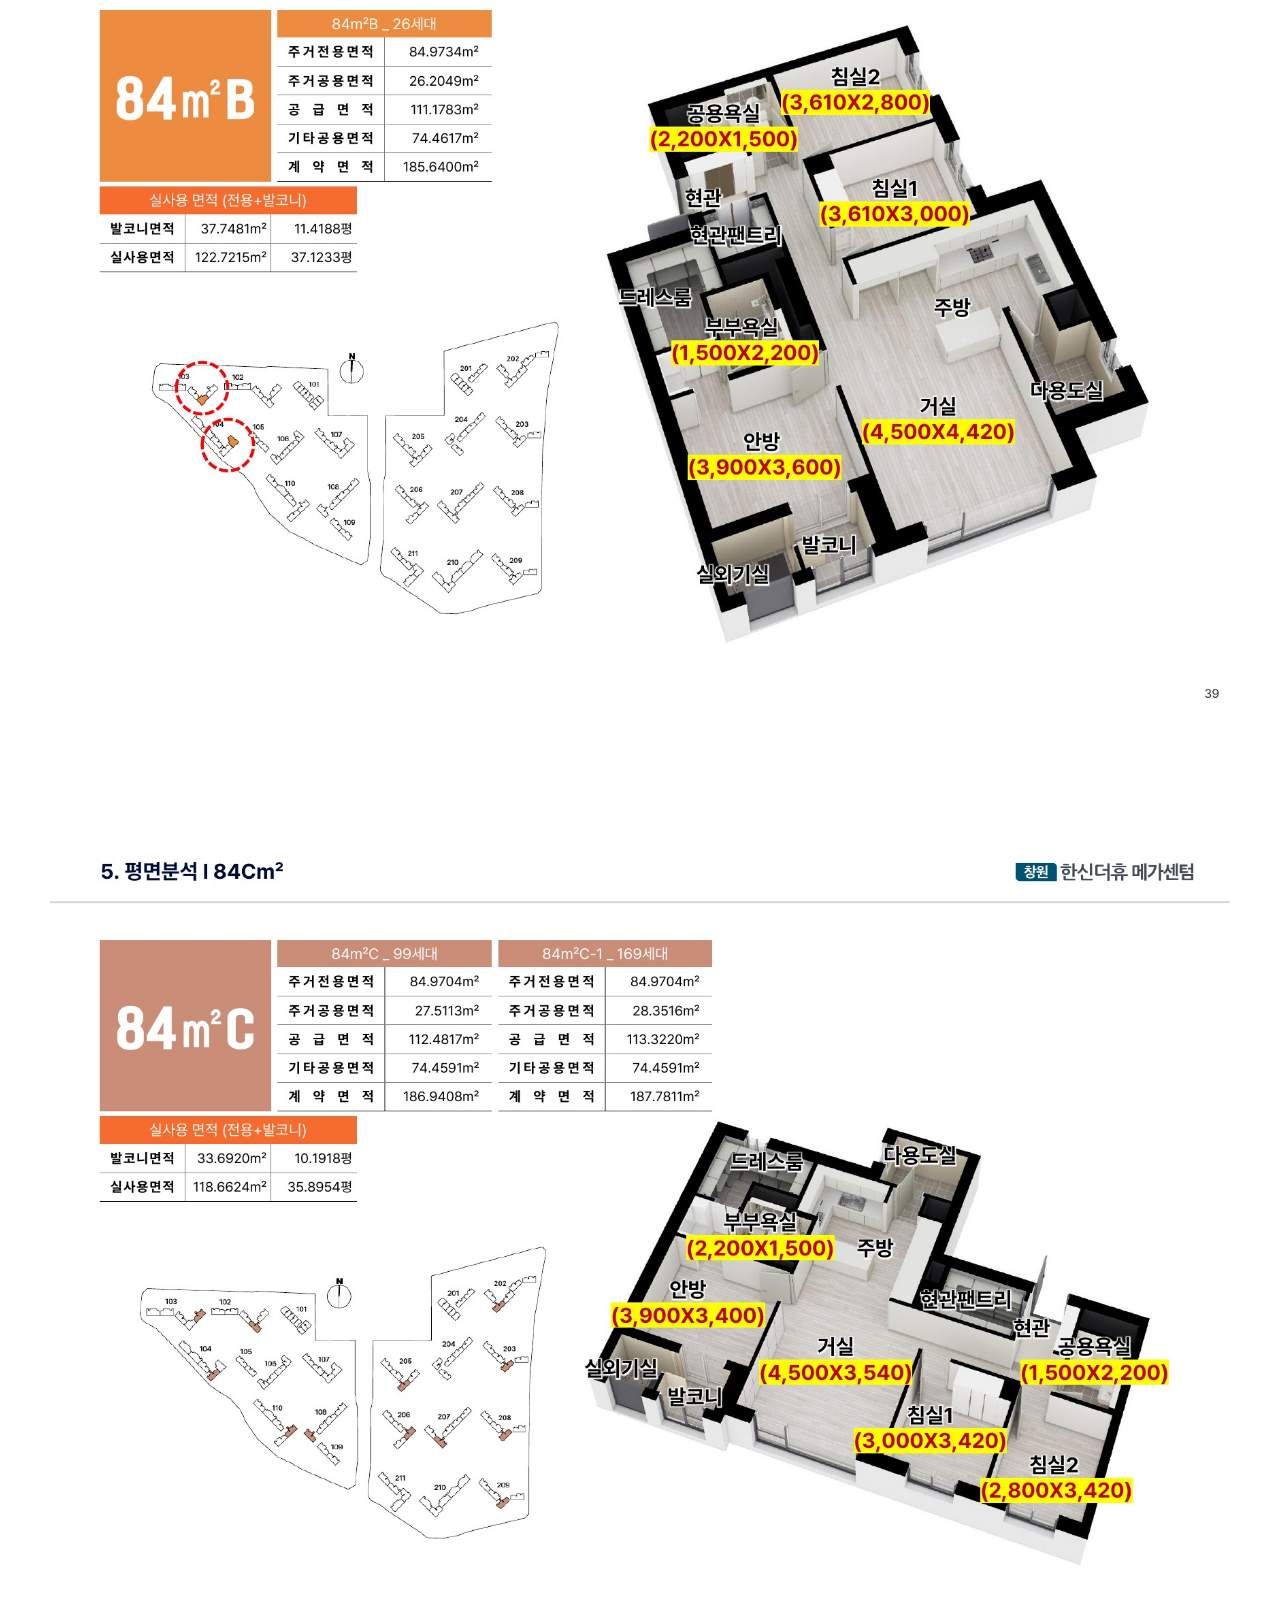
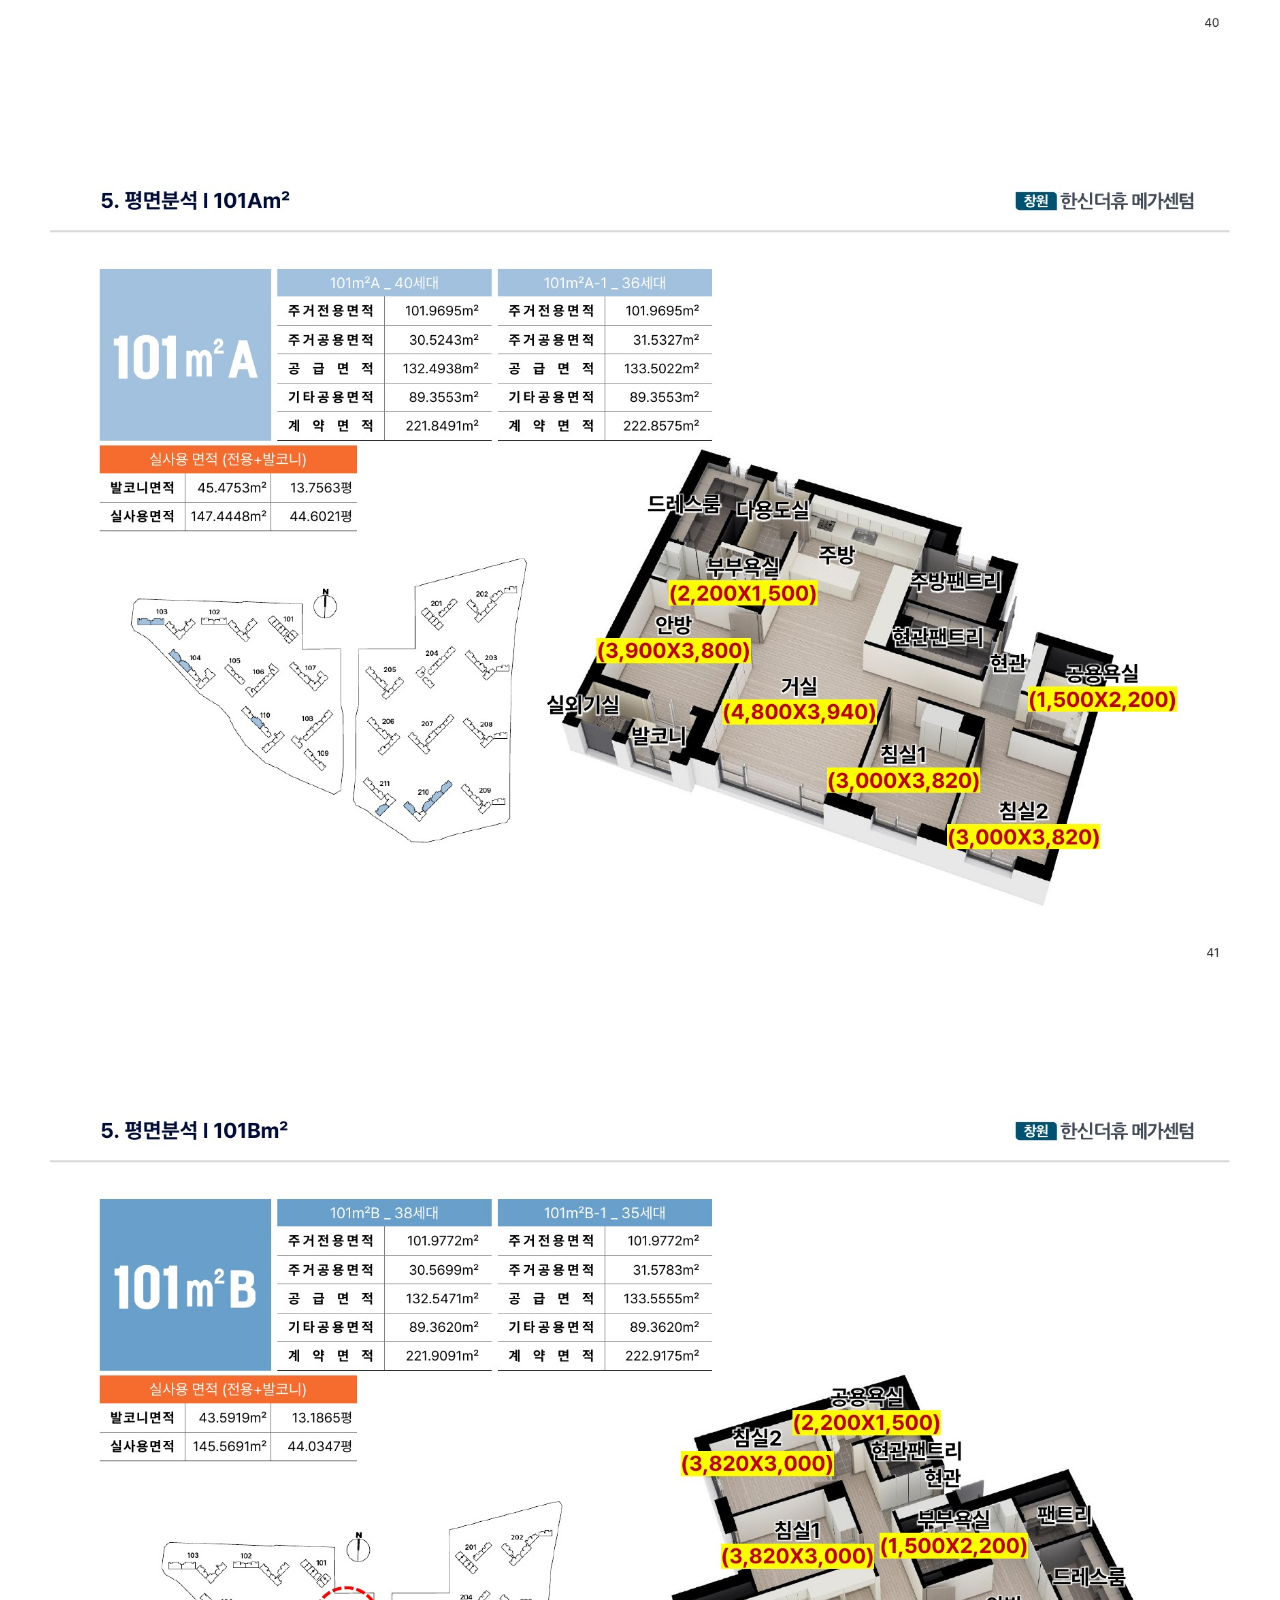
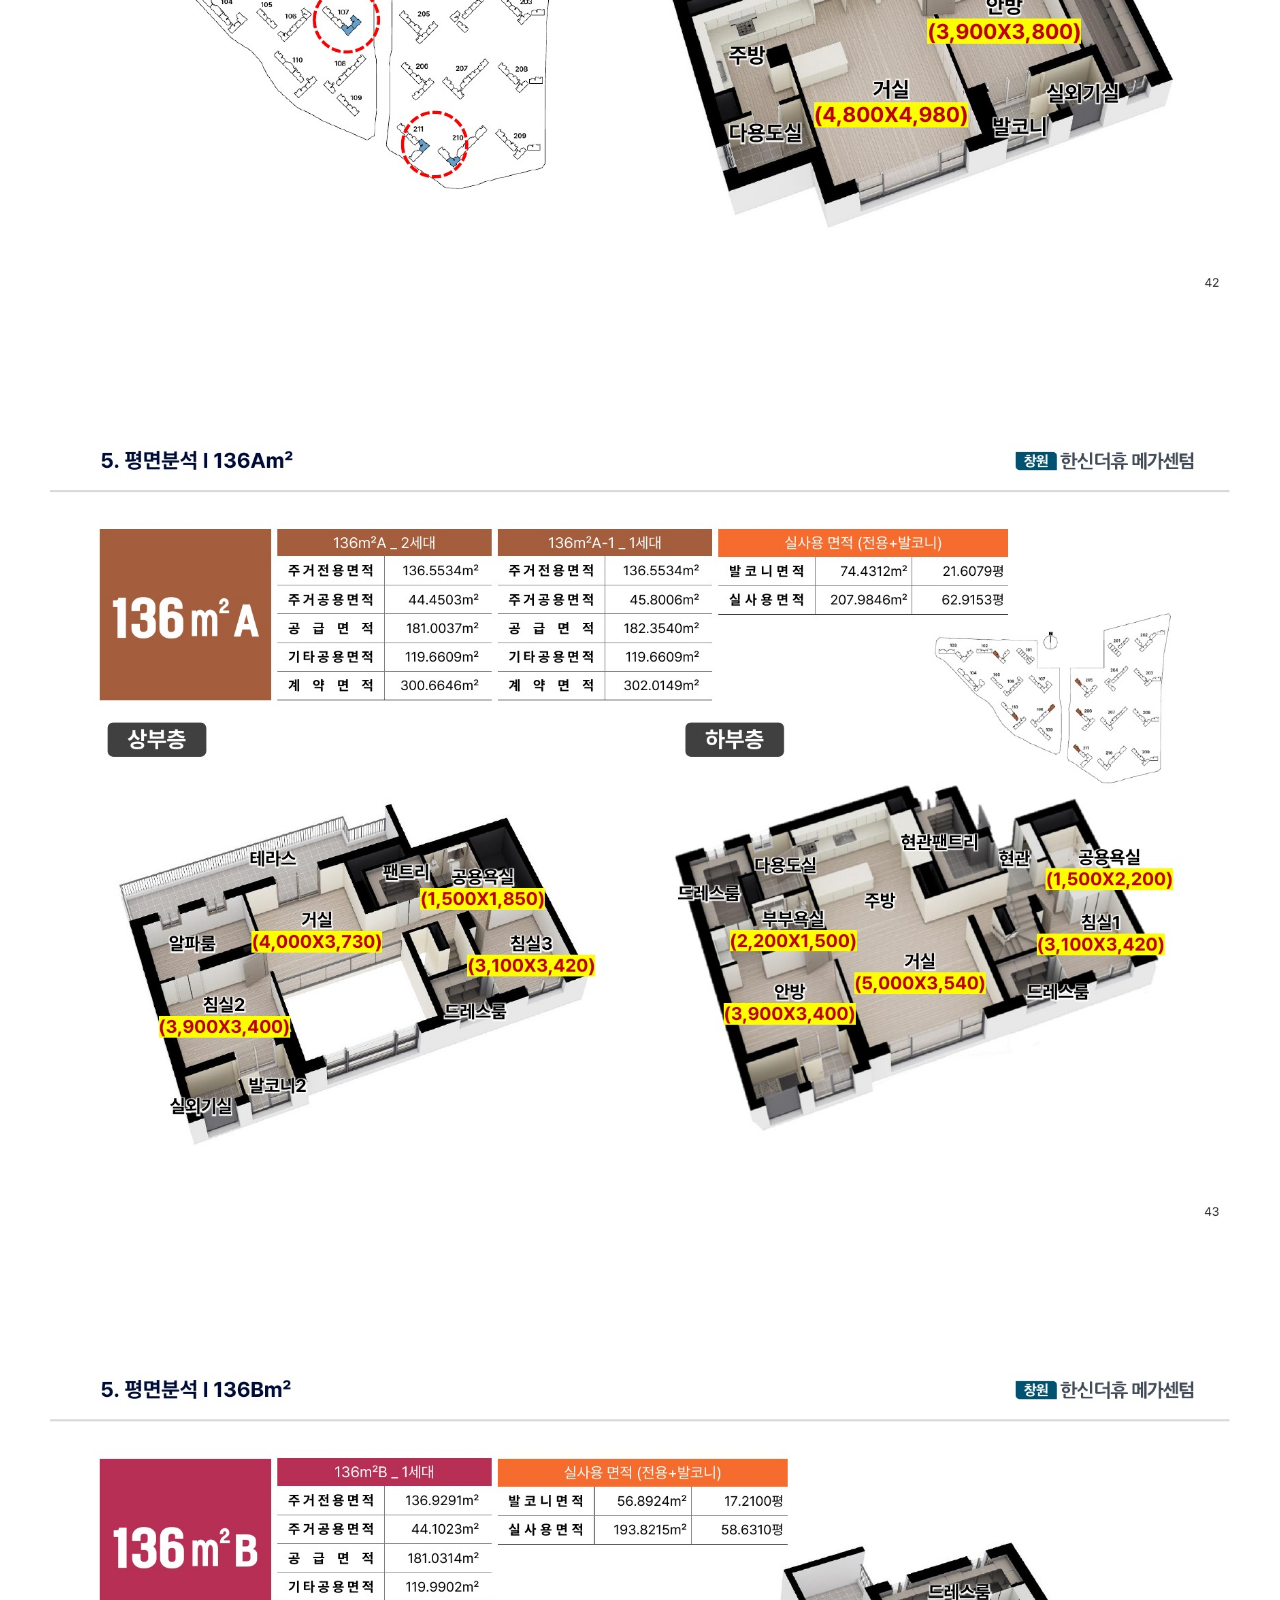
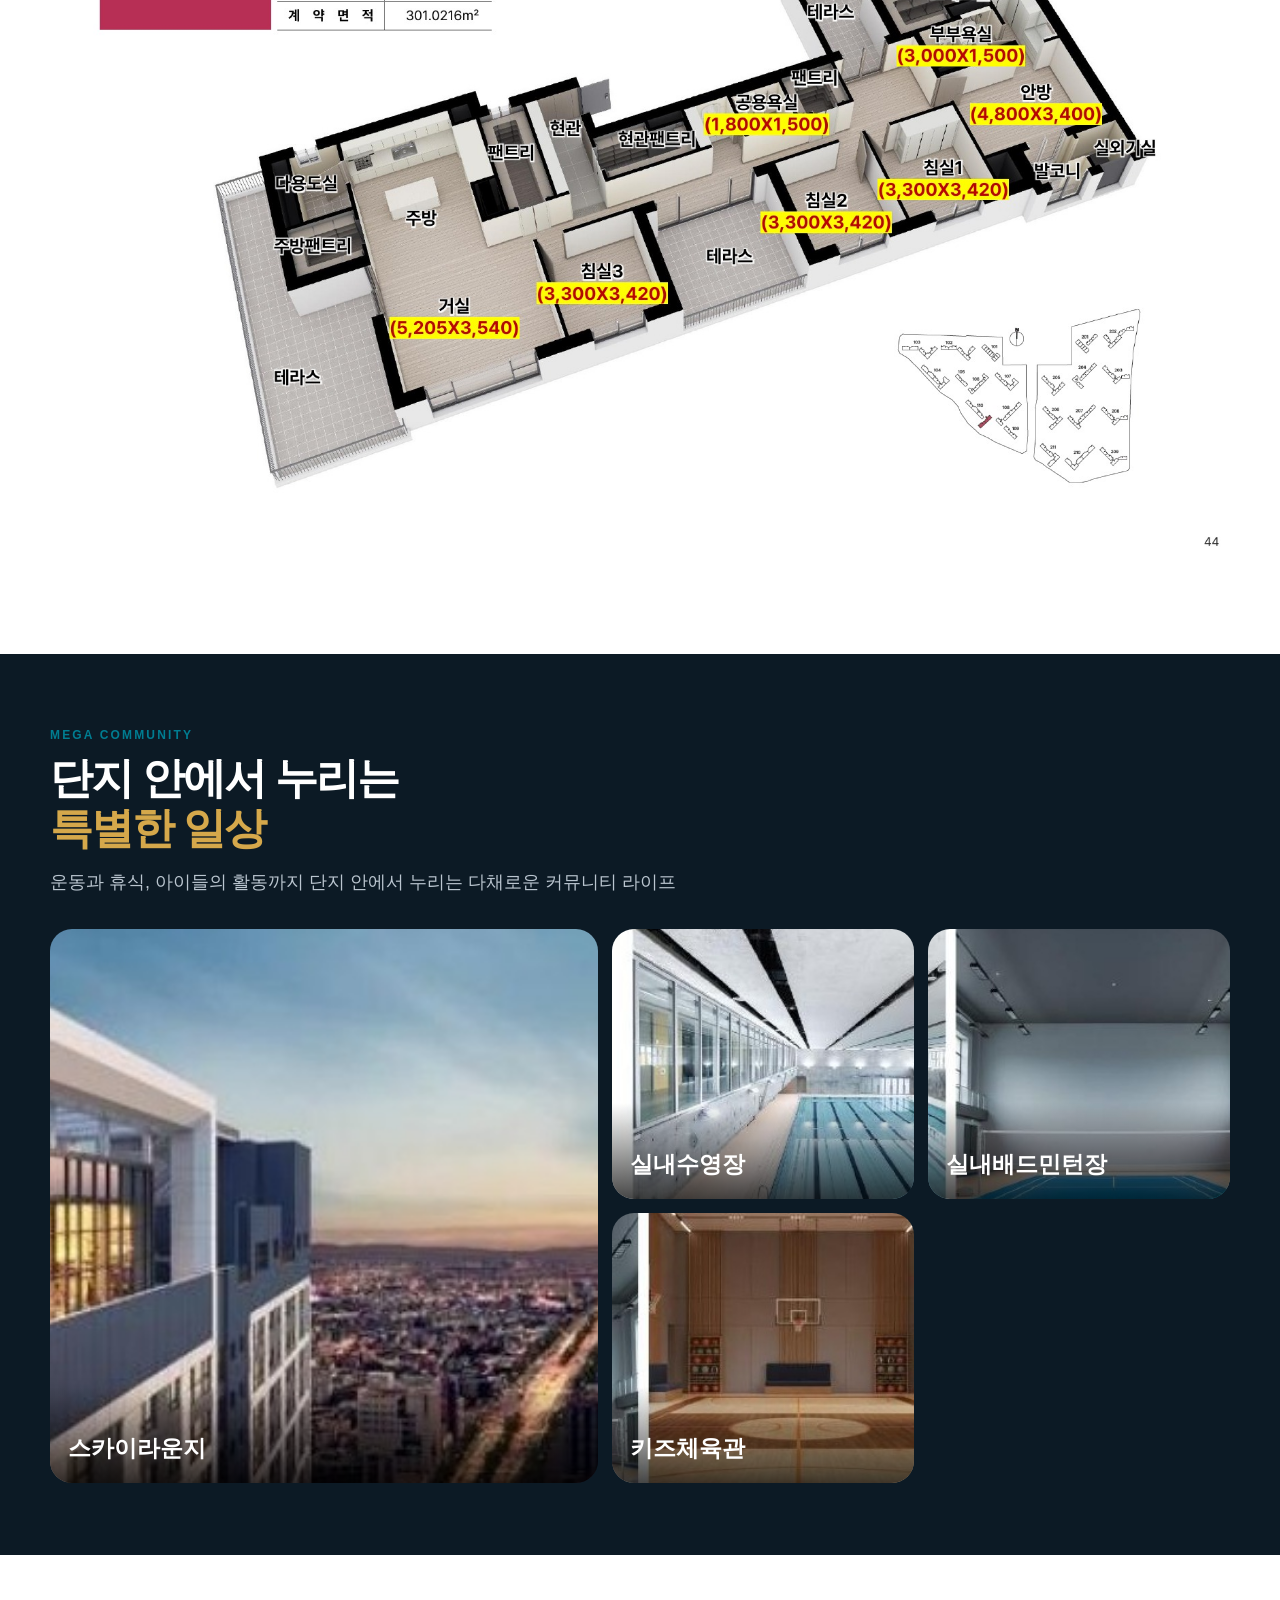
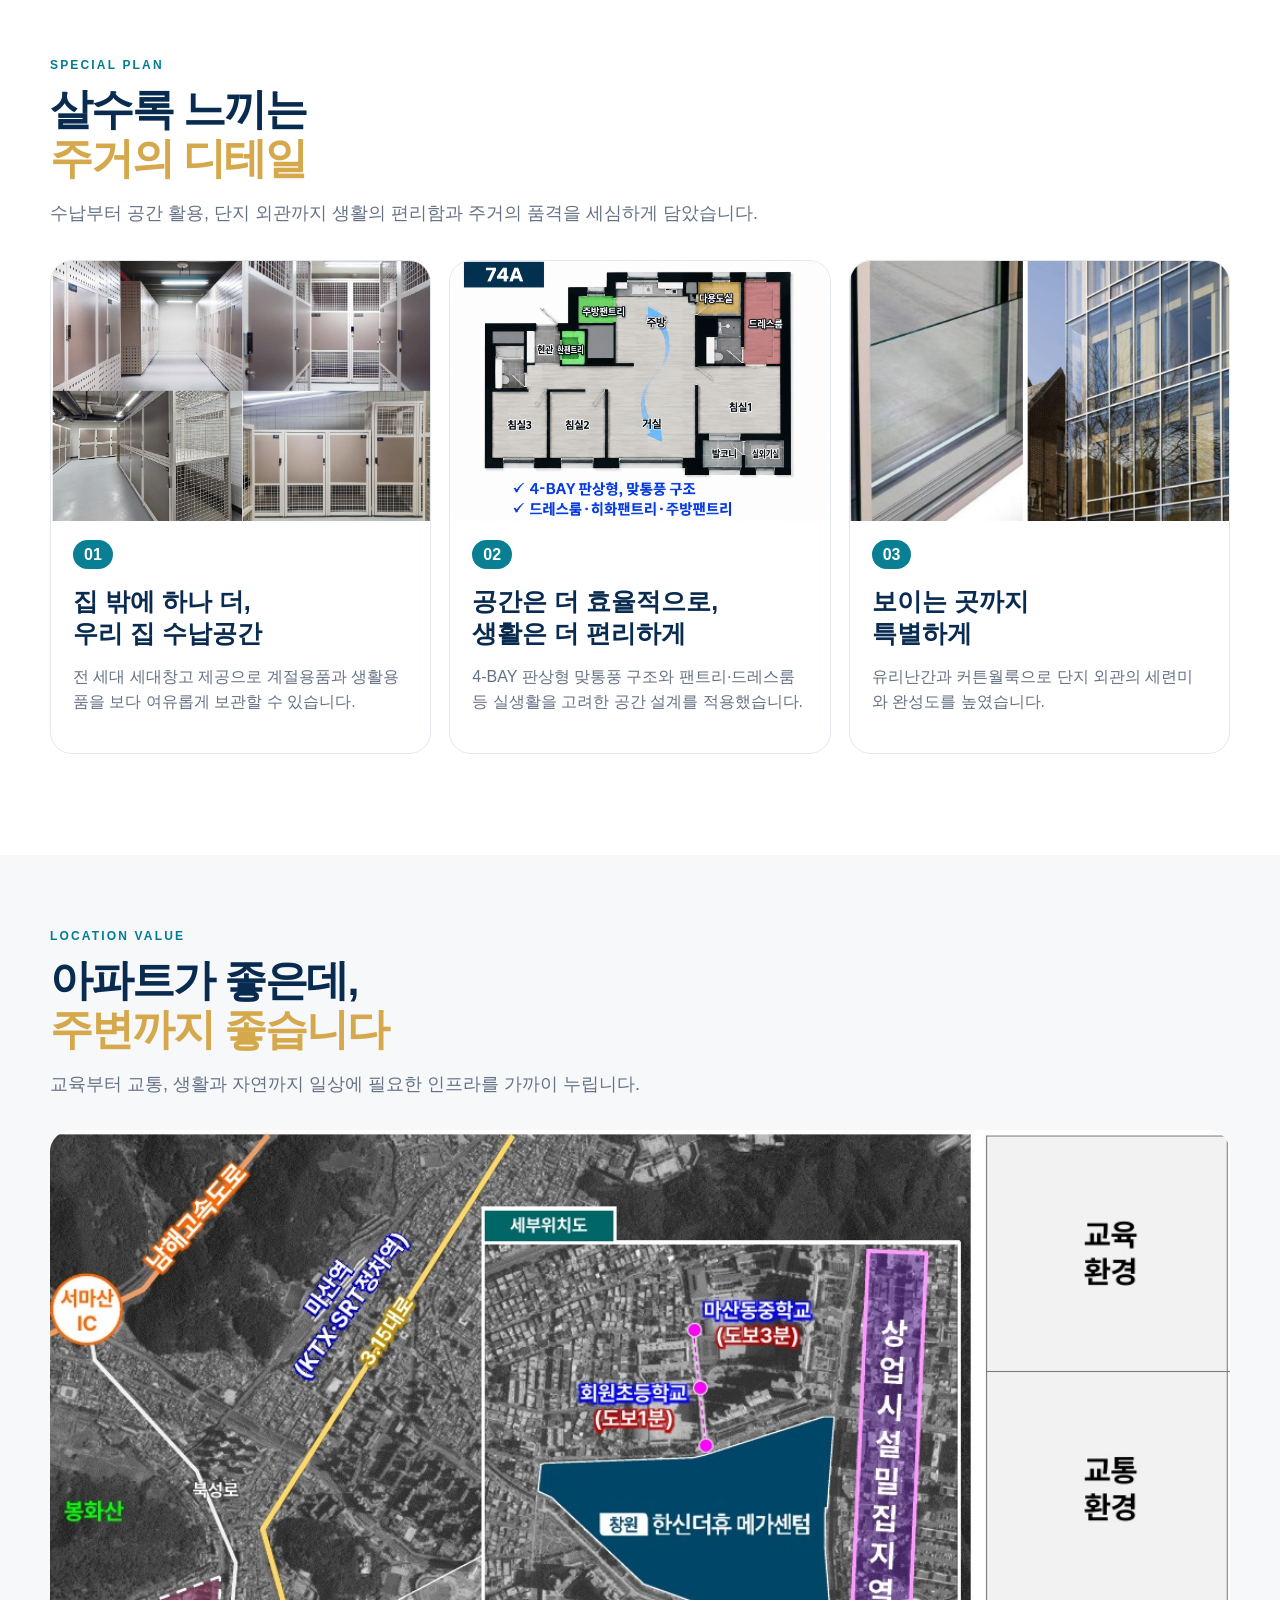
==== commit dfbd4131: "Update index.html" ====
--- a/index.html
+++ b/index.html
@@ -6,7 +6,7 @@
   <meta name="description" content="창원 한신더휴 메가센텀 분양 안내">
   <title>창원 한신더휴 메가센텀</title>
   <link rel="stylesheet" href="css/style.css">  
-  <link rel="stylesheet" href="css/custom.css?v=20260917-1">
+  <link rel="stylesheet" href="css/custom.css?v=20260917-2">
 </head>
 <body>
 <div id="mc2" data-phone="1555-4940">
@@ -231,7 +231,7 @@
 </div>
 
 
-<script src="js/site-config.js?v=20260913-3"></script>
-<script src="js/site-common.js?v=20260913-3"></script>
+<script src="js/site-config.js?v=20260913-4"></script>
+<script src="js/site-common.js?v=20260913-4"></script>
 </body>
 </html>
--- a/css/custom.css
+++ b/css/custom.css
@@ -71,15 +71,15 @@
   :root {
     /* PAGE */
     --page-padding-y: 54px;
-
+     
     /* HERO 제목/문구 위치 및 크기 */
-    --mobile-hero-top-gap: 15px;        /* 숫자↑ = HERO 전체가 아래로 내려감 */
+    --mobile-hero-top-gap: -60px;        /* 숫자↑ = HERO 전체가 아래로 내려감 */
     --mobile-hero-title-size: 43px;     /* '창원 한신더휴 / 메가센텀' */
     --mobile-hero-copy-size: 16px;      /* '2,016세대 메가스케일, 새로운 주거공간' */
 
     /* HERO 상담버튼 */
     --mobile-call-label-size: 20px;     /* '모델하우스 방문예약 상담' */
-    --mobile-call-number-size: 35px;    /* '1555-4940' */
+    --mobile-call-number-size: 30px;    /* '1555-4940' */
     --mobile-call-icon-size: 30px;      /* 전화 아이콘 */
 
     /* HERO 하단 4개 통계 */
@@ -228,6 +228,9 @@
   line-height: 1;
 }
 
+#mc2 .mobile-call [data-contact-phone] {
+    margin-left: 5px;
+}
 
 /* ------------------------------------------------------------
    4) COMMUNITY 공통
@@ -293,7 +296,7 @@
 
   #mc2 .hero-in {
     transform: none;
-    padding: var(--mobile-hero-top-gap) 0 0;
+    padding: 0;
   }
 
   #mc2 .hero h1 {
@@ -598,19 +601,6 @@
    MOBILE
    ========================================================= */
 @media (max-width:800px){
-
-  /* HERO 최상단 프로모션 이미지 */
-    #mc2 .hero .hero-benefit{
-        margin-top:-60px;
-    }
-
-    #mc2 .hero .hero-benefit img{
-        display:block;
-        width:100%;
-        height:auto;
-   }    
-
-
    
   /* -------------------------------------------------------
      MEGA LIVING 통계
@@ -730,3 +720,12 @@
     aspect-ratio:auto;
   }
 }
+
+@media (max-width:800px) {
+
+    #mc2 .hero-benefit {
+        transform: translateY(-60px) !important;
+    }
+
+}
+
